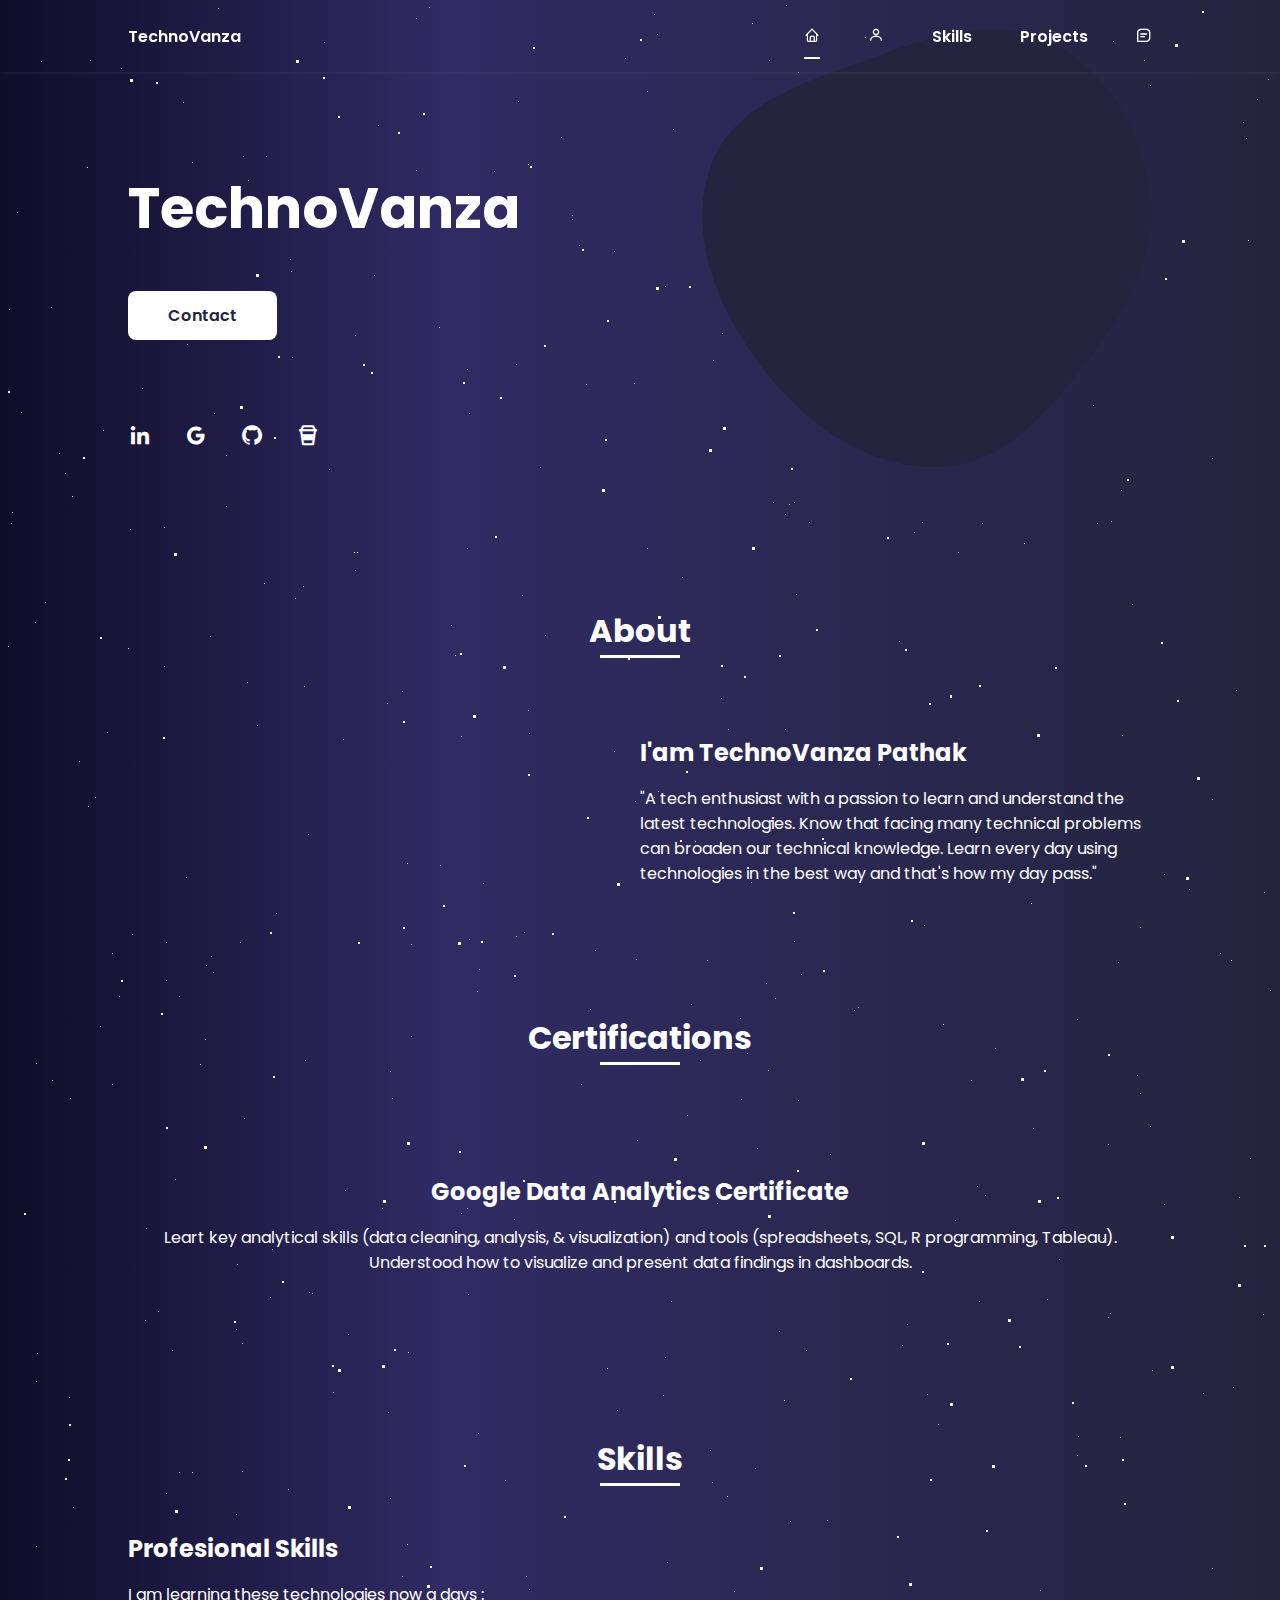
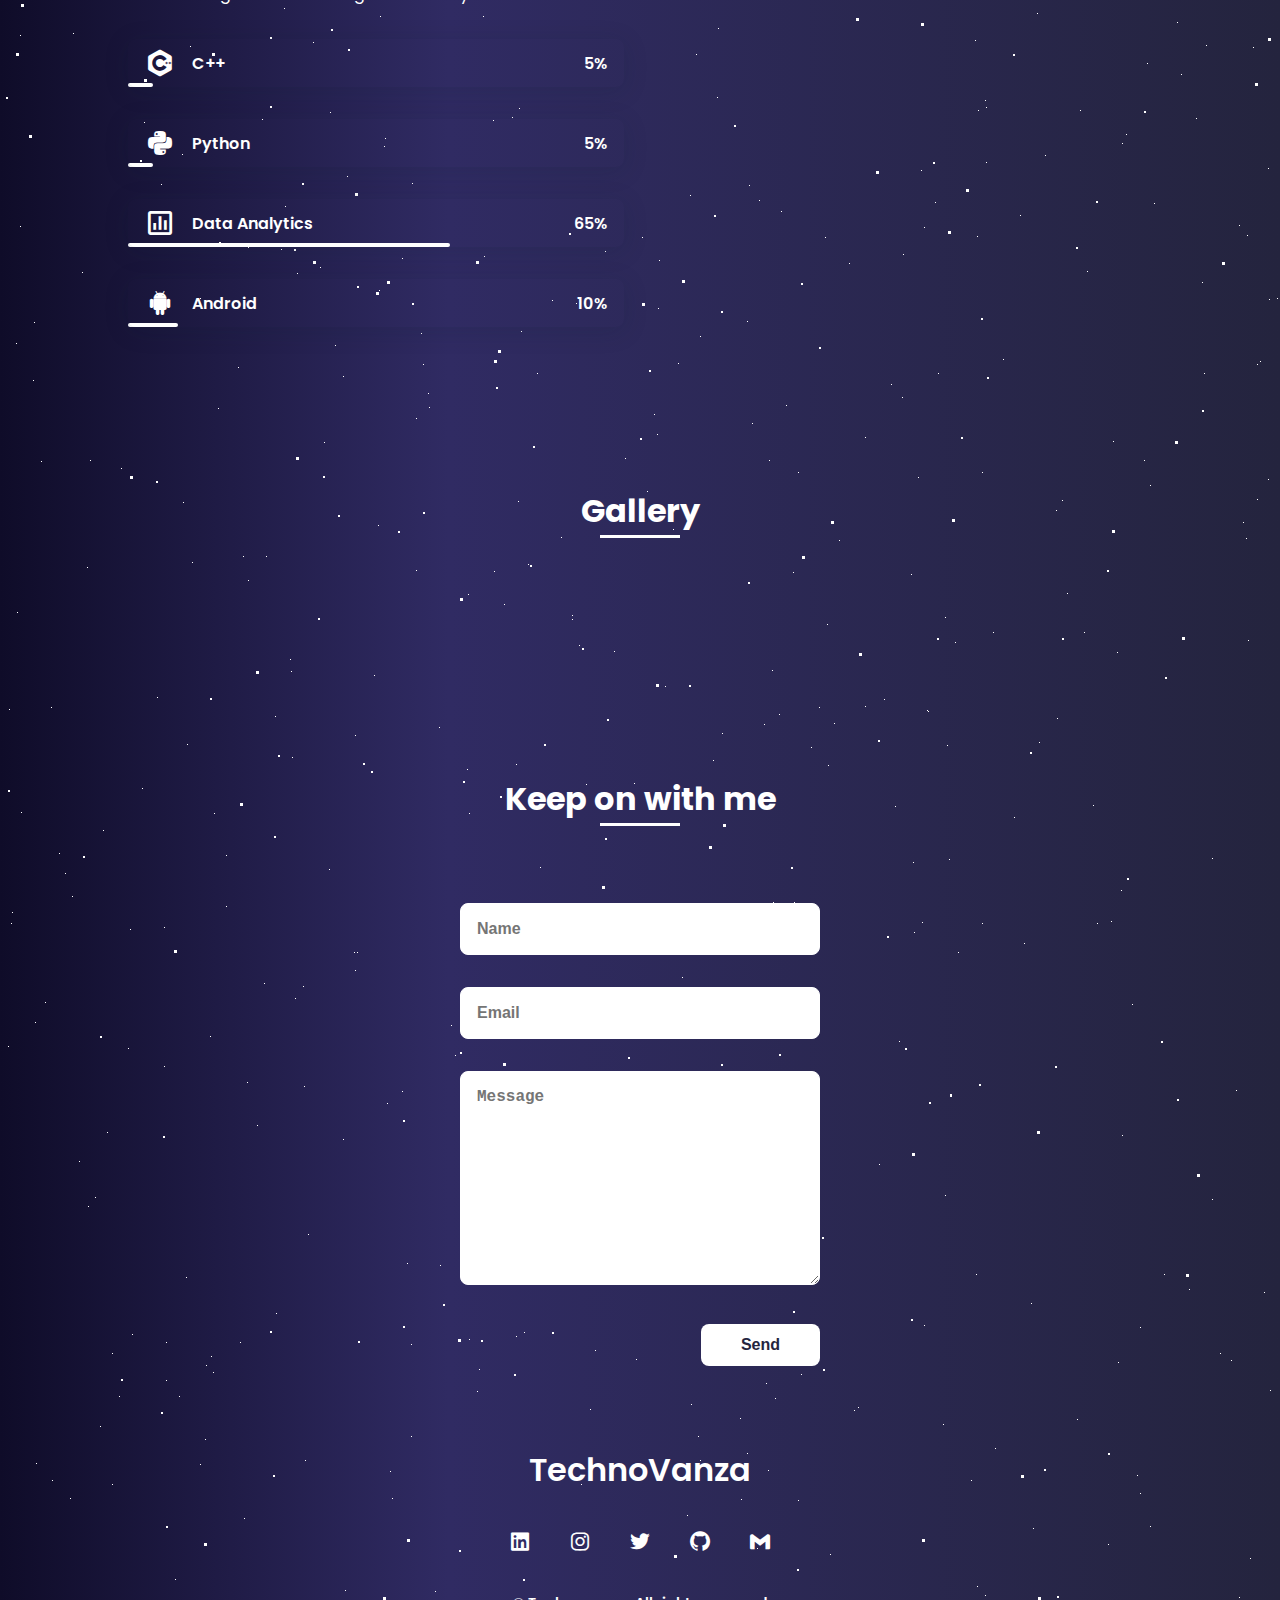
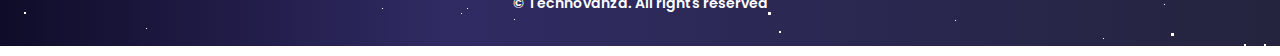
==== index.html @ 2d6924ea "Merge pull request #1 from Padmapiyush/main" ====
<!DOCTYPE html>
<html lang="en">
    <head>
        <meta charset="UTF-8">
        <meta name="viewport" content="width=device-width, initial-scale=1.0">

        <link rel="stylesheet" href="styles.css">

        <!-- =====BOX ICONS===== -->
        <link href='https://cdn.jsdelivr.net/npm/boxicons@2.1.4/css/boxicons.min.css' rel='stylesheet'>

        <title>TechnoVanza</title>
        <link rel="icon" href="assets/img/icon.png" type="image/icon">
        <script type="text/javascript" src="https://cdn.jsdelivr.net/npm/@emailjs/browser@3/dist/email.min.js"></script>
       <script type="text/javascript">
       (function(){ emailjs.init("deG9ezTSmdJtt90G6");})();</script>
    </head>
    <body>
        <section class="wrapper">
            <div id="stars"></div>
            <div id="stars2"></div>
            <div id="stars3"></div>
        </section>
        <!--===== HEADER =====-->
        <header class="l-header">
            <nav class="nav bd-grid">
                <div>
                    <a href="#" class="nav__logo">TechnoVanza</a>
                </div>

                <div class="nav__menu" id="nav-menu">
                    <ul class="nav__list">
                        <li class="nav__item"><a href="#home" class="nav__link active"><i class='bx bx-home'></i></a></li>
                        <li class="nav__item"><a href="#about" class="nav__link"><i class='bx bx-user'></i></a></li>
                        <li class="nav__item"><a href="#skills" class="nav__link">Skills</a></li>
                        <li class="nav__item"><a href="#work" class="nav__link">Projects</a></li>
                        <li class="nav__item"><a href="#contact" class="nav__link"><i class='bx bx-message-square-detail'></i></a></li>
                    </ul>
                </div>

                <div class="nav__toggle" id="nav-toggle">
                    <i class='bx bx-menu'></i>
                </div>
            </nav>
        </header>

        <main class="l-main">
            <!--===== HOME =====-->
            <section class="home bd-grid" id="home">
                <div class="home__data">
                    <h1 class="home__title"><span class="home__title-color">TechnoVanza</span><br></h1>

                    <a href="mailto:TechnoVanza2801@gmail.com" class="button">Contact</a>
                </div>

                <div class="home__social">
                    <a href="https://www.linkedin.com/in/TechnoVanza/" class="home__social-icon"><i class='bx bxl-linkedin'></i></a>
                    <a href="https://developers.google.com/profile/u/TechnoVanza" class="home__social-icon"><i class='bx bxl-google'></i></a>
                    <a href="https://github.com/TechnoVanza" class="home__social-icon"><i class='bx bxl-github' ></i></a>
                    <a href="https://www.buymeacoffee.com/TechnoVanza" class="home__social-icon"><i class='bx bx-coffee-togo' ></i></a>
                </div>

                <div class="home__img">
                    <svg class="home__blob" viewBox="0 0 479 467" xmlns="http://www.w3.org/2000/svg" xmlns:xlink="http://www.w3.org/1999/xlink">
                        <mask id="mask0" mask-type="alpha">
                            <path d="M9.19024 145.964C34.0253 76.5814 114.865 54.7299 184.111 29.4823C245.804 6.98884 311.86 -14.9503 370.735 14.143C431.207 44.026 467.948 107.508 477.191 174.311C485.897 237.229 454.931 294.377 416.506 344.954C373.74 401.245 326.068 462.801 255.442 466.189C179.416 469.835 111.552 422.137 65.1576 361.805C17.4835 299.81 -17.1617 219.583 9.19024 145.964Z"/>
                        </mask>
                        <g mask="url(#mask0)">
                            <path d="M9.19024 145.964C34.0253 76.5814 114.865 54.7299 184.111 29.4823C245.804 6.98884 311.86 -14.9503 370.735 14.143C431.207 44.026 467.948 107.508 477.191 174.311C485.897 237.229 454.931 294.377 416.506 344.954C373.74 401.245 326.068 462.801 255.442 466.189C179.416 469.835 111.552 422.137 65.1576 361.805C17.4835 299.81 -17.1617 219.583 9.19024 145.964Z"/>
                            <image class="home__blob-img" x="50" y="60" href="img/perfil.png"/>
                        </g>
                    </svg>
                </div>
            </section>

            <!--===== ABOUT =====-->
            <section class="about section " id="about">
                <h2 class="section-title">About</h2>

                <div class="about__container bd-grid">
                    <div class="about__img">
                        <img src="img/about.jpeg" alt="">
                    </div>
                    <div>
                        <h2 class="about__subtitle">I'am TechnoVanza Pathak</h2>
                        <p class="about__text">"A tech enthusiast with a passion to learn and understand the latest technologies. Know that facing many technical problems can broaden our technical knowledge. Learn every day using technologies in the best way and that's how my day pass."</p>           
                    </div>                                   
                </div>
            </section>

            <!--===== Certifications =====-->
            <section class="certifications section " id="certifications">
                <h2 class="section-title">Certifications</h2>

                <div class="certifications__container bd-grid">
                    <div class="certifications__img">
                        <a href="https://in.coursera.org/account/accomplishments/professional-cert/6WRX4DMW2FFY?utm_source=link&utm_medium=certificate&utm_content=cert_image&utm_campaign=sharing_cta&utm_product=prof" ><img src="img/gdac.jpg" alt=""></a>
                    </div>
                    
                    <div>
                        <h2 class="certifications__subtitle">Google Data Analytics Certificate</h2>
                        <p class="certifications__text">Leart key analytical skills (data cleaning, analysis, & visualization) and tools (spreadsheets, SQL, R programming, Tableau). Understood how to visualize and present data findings in dashboards.</p>           
                    </div>                                   
                </div>
            </section>

            <!--===== SKILLS =====-->
            <section class="skills section" id="skills">
                <h2 class="section-title">Skills</h2>

                <div class="skills__container bd-grid">          
                    <div>
                        <h2 class="skills__subtitle">Profesional Skills</h2>
                        <p class="skills__text">I am learning these technologies now a days :</p>
                        <div class="skills__data">
                            <div class="skills__names">
                                <i class='bx bxl-c-plus-plus skills__icon'></i>
                                <span class="skills__name">C++</span>
                            </div>
                            <div class="skills__bar skills__cpp">

                            </div>
                            <div>
                                <span class="skills__percentage">5%</span>
                            </div>
                        </div>
                        <div class="skills__data">
                            <div class="skills__names">
                                <i class='bx bxl-python skills__icon'></i>
                                <span class="skills__name">Python</span>
                            </div>
                            <div class="skills__bar skills__python">
                                
                            </div>
                            <div>
                                <span class="skills__percentage">5%</span>
                            </div>
                        </div>
                        <div class="skills__data">
                            <div class="skills__names">
                                <i class='bx bx-bar-chart-square skills__icon' ></i>
                                <span class="skills__name">Data Analytics</span>
                            </div>
                            <div class="skills__bar skills__bar-chart-square">
                                
                            </div>
                            <div>
                                <span class="skills__percentage">65%</span>
                            </div>
                        </div>
                        <div class="skills__data">
                            <div class="skills__names">
                                <i class='bx bxl-android skills__icon'></i>
                                <span class="skills__name">Android</span>
                            </div>
                            <div class="skills__bar skills__android">
                                
                            </div>
                            <div>
                                <span class="skills__percentage">10%</span>
                            </div>
                        </div>
                    </div>
                    
                    <div>              
                        <img src="img/codertea.png" alt="" class="skills__img">
                    </div>
                </div>
            </section>

            <!--===== WORK =====-->
            <section class="work section" id="work">
                <h2 class="section-title">Gallery</h2>

                <div class="work__container bd-grid">
                    <a href="https://github.com/TechnoVanza/Data-Analytics/tree/main/Tableau%20Projects" class="work__img">
                        <img src="img/work1.png" alt="">
                        <div class="overlay">
                            <div class="text"><h5>CO2 Emmission Tableau Project</h5><h6> is an Excel-Tableau project where we can analyze CO2-Emmissions per Capita around the globe.</h6></div>
                          </div>
                    </a>
                    <a href="https://github.com/TechnoVanza/Data-Analytics/tree/main/Tableau%20Projects" class="work__img">
                        <img src="img/work2.png" alt="">
                        <div class="overlay">
                            <div class="text"><h5>World Happiness Tableau Project</h5><h6>is an Excel-Tableau project where we can analyze Happiness Score with respect to Health, Generosity, Family and Economy.</h6></div>
                          </div>
                    </a>
                    <a href="https://github.com/TechnoVanza/Data-Analytics/tree/main/Excel%20Projects" class="work__img">
                        <img src="img/work3.png" alt="">
                        <div class="overlay">
                            <div class="text"><h5>Exam List Excel Project</h5><h6>is an Excel Dashboard Project where we can sort and get the number of students and average points by the students.</h6></div>
                          </div>
                    </a>
                    <a href="" class="work__img">
                        <img src="img/work4.jpg" alt="">
                        <div class="overlay">
                            <div class="text">Hello World</div>
                          </div>
                    </a>
                    <a href="" class="work__img">
                        <img src="img/work5.jpg" alt="">
                        <div class="overlay">
                            <div class="text">Hello World</div>
                          </div>
                    </a>
                    <a href="" class="work__img">
                        <img src="img/work6.jpg" alt="">
                        <div class="overlay">
                            <div class="text">Hello World</div>
                          </div>
                    </a>
                </div>
            </section>

            <!--===== CONTACT =====-->
            <section class="contact section" id="contact">
                <h2 class="section-title">Keep on with me</h2>

                <div class="contact__container bd-grid">
                    <form class="contact__form" onsubmit="sendEmail(); reset(); return false;">
                        <input type="text" placeholder="Name" class="contact__input" id="contact_name">
                        <input type="mail" placeholder="Email" class="contact__input" id="contact_email">
                        <textarea placeholder="Message" id="contact_message" cols="0" rows="10" class="contact__input"></textarea>
                        <button type="submit" class="contact__button button" >Send</button>
                    </form>
                </div>
                
            </section>
        </main>

        <!--===== FOOTER =====-->
        <footer class="footer">
            <p class="footer__title">TechnoVanza</p>
            <div class="footer__social">
                <a href="https://www.linkedin.com/in/TechnoVanza/" class="footer__icon"><i class='bx bxl-linkedin-square' ></i></a>
                <a href="https://www.instagram.com/piyush_gayatri/" class="footer__icon"><i class='bx bxl-instagram' ></i></a>
                <a href="https://twitter.com/piyush_gayatri" class="footer__icon"><i class='bx bxl-twitter' ></i></a>
                <a href="https://github.com/TechnoVanza" class="footer__icon"><i class='bx bxl-github' ></i></a>
                <a href="mailto:TechnoVanza2801@gmail.com" class="footer__icon"><i class='bx bxl-gmail' ></i></a>
            </div>

            <p class="footer__copy">&#169; Technovanza. All rights reserved</p>
        </footer>


        <!--===== SCROLL REVEAL =====-->
        <script src="https://unpkg.com/scrollreveal"></script>

        <!--===== MAIN JS =====-->
        <script src="main.js"></script>
    </body>
</html>
---- styles.css ----
/*===== GOOGLE FONTS =====*/
@import url("https://fonts.googleapis.com/css2?family=Poppins:wght@400;600;700&display=swap");
/*===== VARIABLES CSS =====*/
:root {
  --header-height: 3rem;
  background: linear-gradient(90deg, rgba(15,12,41,1) 0%, rgba(48,43,99,1) 35%, rgba(36,36,62,1) 100%);
  --font-semi: 600;
  /*===== Colores =====*/
  /*Purple 260 - Red 355 - Blue 224 - Pink 340*/
  /* HSL color mode */
  --hue-color: 218;
  --first-color: hsl(var(--hue-color), 100%, 100%);
  --second-color: hsl(var(--hue-color), 100%, 100%);
  /*===== Fuente y tipografia =====*/
  --body-font: 'Poppins', sans-serif;
  --big-font-size: 2rem;
  --h2-font-size: 1.25rem;
  --normal-font-size: .938rem;
  --smaller-font-size: .75rem;
  /*===== Margins =====*/
  --mb-2: 1rem;
  --mb-4: 2rem;
  --mb-5: 2.5rem;
  --mb-6: 3rem;
  /*===== z index =====*/
  --z-back: -10;
  --z-fixed: 100;
}

@media screen and (min-width: 968px) {
  :root {
    --big-font-size: 3.5rem;
    --h2-font-size: 2rem;
    --normal-font-size: 1rem;
    --smaller-font-size: .875rem;
  }
}

/*===== BASE =====*/
*, ::before, ::after {
  box-sizing: border-box;
}

html {
  scroll-behavior: smooth;
}

body {
  margin: var(--header-height) 0 0 0;
  font-family: var(--body-font);
  font-size: var(--normal-font-size);
  color: var(--second-color);
}

h1, h2, p {
  margin: 0;
}

ul {
  margin: 0;
  padding: 0;
  list-style: none;
}

a {
  text-decoration: none;
}

img {
  max-width: 100%;
  height: auto;
  display: block;
}

/*===== CLASS CSS ===== */
.section-title {
  position: relative;
  font-size: var(--h2-font-size);
  color: var(--first-color);
  margin-top: var(--mb-2);
  margin-bottom: var(--mb-4);
  text-align: center;
}

.section-title::after {
  position: absolute;
  content: '';
  width: 64px;
  height: 0.18rem;
  left: 0;
  right: 0;
  margin: auto;
  top: 2rem;
  background-color: var(--first-color);
}

.section {
  padding-top: 3rem;
  padding-bottom: 2rem;
}

/*===== LAYOUT =====*/
.bd-grid {
  max-width: 1024px;
  display: grid;
  margin-left: var(--mb-2);
  margin-right: var(--mb-2);
}

.l-header {
  width: 100%;
  position: fixed;
  top: 0;
  left: 0;
  z-index: var(--z-fixed);
  background-color:linear-gradient(90deg, rgba(15,12,41,1) 0%, rgba(48,43,99,1) 35%, rgba(36,36,62,1) 100%);
  box-shadow: 0 1px 4px rgba(146, 161, 176, 0.15);
}

/*===== NAV =====*/
.nav {
  height: var(--header-height);
  display: flex;
  justify-content: space-between;
  align-items: center;
  font-weight: var(--font-semi);
}

@media screen and (max-width: 767px) {
  .nav__menu {
    position: fixed;
    top: var(--header-height);
    right: -100%;
    width: 50%;
    height: 100%;
    padding: 2rem;
    background-image: linear-gradient( 135deg, #3B2667 10%, #BC78EC 100%);
    transition: .5s;
  }
}

.nav__item {
  margin-bottom: var(--mb-4);
}

.nav__link {
  position: relative;
  color: #fff;
}

.nav__link:hover {
  position: relative;
}

.nav__link:hover::after {
  position: absolute;
  content: '';
  width: 100%;
  height: 0.18rem;
  left: 0;
  top: 2rem;
  background-color: var(--first-color);
}

.nav__logo {
  color: var(--second-color);
}

.nav__toggle {
  color: var(--second-color);
  font-size: 1.5rem;
  cursor: pointer;
}

/*Active menu*/
.active::after {
  position: absolute;
  content: '';
  width: 100%;
  height: 0.18rem;
  left: 0;
  top: 2rem;
  background-color: var(--first-color);
}

/*=== Show menu ===*/
.show {
  right: 0;
}

/*===== HOME =====*/

.home {
  position: relative;
  row-gap: 5rem;
  padding: 4rem 0 5rem;
}

.home__data {
  align-self: center;
}

.home__title {
  font-size: var(--big-font-size);
  margin-bottom: var(--mb-5);
}

.home__title-color {
  color: var(--first-color);
}

.home__social {
  display: flex;
  flex-direction: column;
}

.home__social-icon {
  width: max-content;
  margin-bottom: var(--mb-2);
  font-size: 1.5rem;
  color: var(--second-color);
}

.home__social-icon:hover {
  color: var(--first-color);
}


.home__img {
  position: absolute;
  right: 0;
  bottom: 0;
  width: 260px;
}

.home__blob {
  fill: #24243e;
}

.home__blob-img {
  width: 360px;
}

/*BUTTONS*/
.button {
  display: inline-block;
  background-color: var(--first-color);
  color: #24243e;
  padding: .75rem 2.5rem;
  font-weight: var(--font-semi);
  border-radius: .5rem;
  transition: .3s;
}

.button:hover {
  box-shadow: 0 0 10px 0 #ffffff inset, 0 0 10px 3px #AF5DB4;
}

/* ===== ABOUT =====*/
.about__container {
  row-gap: 2rem;
  text-align: center;
}

.about__subtitle {
  margin-bottom: var(--mb-2);
}

.about__img {
  justify-self: center;
}

.about__img img {
  width: 200px;
  border-radius: .5rem;
}
/* ===== Certifications =====*/
.certifications__container {
  row-gap: 2rem;
  text-align: center;
}

.certifications__subtitle {
  margin-bottom: var(--mb-2);
}

.certifications__img {
  justify-self: center;
}

.certifications__img img {
  width: 400px;
  border-radius: .5rem;
}

/* ===== SKILLS =====*/
.skills__container {
  row-gap: 2rem;
  text-align: center;
}

.skills__subtitle {
  margin-bottom: var(--mb-2);
}

.skills__text {
  margin-bottom: var(--mb-4);
}

.skills__data {
  display: flex;
  justify-content: space-between;
  align-items: center;
  position: relative;
  font-weight: var(--font-semi);
  padding: .5rem 1rem;
  margin-bottom: var(--mb-4);
  border-radius: .5rem;
  box-shadow: 0px 4px 25px rgba(14, 36, 49, 0.15);
}

.skills__icon {
  font-size: 2rem;
  margin-right: var(--mb-2);
  color: var(--first-color);
}

.skills__names {
  display: flex;
  align-items: center;
}

.skills__bar {
  position: absolute;
  left: 0;
  bottom: 0;
  background-color: var(--first-color);
  height: .25rem;
  border-radius: .5rem;
  z-index: var(--z-back);
}

.skills__cpp {
  width: 5%;
}

.skills__python {
  width: 5%;
}

.skills__bar-chart-square {
  width: 65%;
}

.skills__android {
  width: 10%;
}

.skills__img {
  border-radius: .5rem;
}

/* ===== WORK =====*/
.work__container {
  row-gap: 2rem;
}

.work__img {
  box-shadow: 0px 4px 25px rgba(14, 36, 49, 0.15);
  border-radius: .5rem;
  overflow: hidden;
}

.overlay {position: absolute;
  top: 0;
  bottom: 0;
  left: 0;
  right: 0;
  height: 100%;
  width: 100%;
  opacity: 0;
  transition: .5s ease;
  background-color: #cccccc;
}

.work__img:hover .overlay {
  opacity:0.8;
}

.text {
  color: black;
  font-size: 20px;
  position: absolute;
  top: 50%;
  left: 50%;
  -webkit-transform: translate(-50%, -50%);
  -ms-transform: translate(-50%, -50%);
  transform: translate(-50%, -50%);
  text-align:center;
  line-height: 15pt;
}

/* ===== CONTACT =====*/
.contact__input {
  width: 100%;
  font-size: var(--normal-font-size);
  font-weight: var(--font-semi);
  padding: 1rem;
  border-radius: .5rem;
  border: 1.5px solid var(--second-color);
  outline: none;
  margin-bottom: var(--mb-4);
}

.contact__button {
  display: block;
  border: none;
  outline: none;
  font-size: var(--normal-font-size);
  cursor: pointer;
  margin-left: auto;
}



/* ===== FOOTER =====*/
.footer {
  background-color: linear-gradient(90deg, rgba(15,12,41,1) 0%, rgba(48,43,99,1) 35%, rgba(36,36,62,1) 100%);
  color: #fff;
  text-align: center;
  font-weight: var(--font-semi);
  padding: 2rem 0;
}

.footer__title {
  font-size: 2rem;
  margin-bottom: var(--mb-4);
}

.footer__social {
  margin-bottom: var(--mb-4);
}

.footer__icon {
  font-size: 1.5rem;
  color: #fff;
  margin: 0 var(--mb-2);
}

.footer__copy {
  font-size: var(--smaller-font-size);
}

/* ===== MEDIA QUERIES=====*/
@media screen and (max-width: 320px) {
  .home {
    row-gap: 2rem;
  }
  .home__img {
    width: 200px;
  }
}

@media screen and (min-width: 576px) {
  .home {
    padding: 4rem 0 2rem;
  }
  .home__social {
    padding-top: 0;
    padding-bottom: 2.5rem;
    flex-direction: row;
    align-self: flex-end;
  }
  .home__social-icon {
    margin-bottom: 0;
    margin-right: var(--mb-4);
  }
  .home__img {
    width: 300px;
    bottom: 25%;
  }
  .about__container {
    grid-template-columns: repeat(2, 1fr);
    align-items: center;
    text-align: initial;
  }
  .skills__container {
    grid-template-columns: .7fr;
    justify-content: center;
    column-gap: 1rem;
  }
  .work__container {
    grid-template-columns: repeat(2, 1fr);
    column-gap: 2rem;
    padding-top: 2rem;
  }
  .contact__form {
    width: 360px;
    padding-top: 2rem;
  }
  .contact__container {
    justify-items: center;
  }
}

@media screen and (min-width: 768px) {
  body {
    margin: 0;
  }
  .section {
    padding-top: 4rem;
    padding-bottom: 3rem;
  }
  .section-title {
    margin-bottom: var(--mb-6);
  }
  .section-title::after {
    width: 80px;
    top: 3rem;
  }
  .nav {
    height: calc(var(--header-height) + 1.5rem);
  }
  .nav__list {
    display: flex;
    padding-top: 0;
  }
  .nav__item {
    margin-left: var(--mb-6);
    margin-bottom: 0;
  }
  .nav__toggle {
    display: none;
  }
  .nav__link {
    color: var(--second-color);
  }
  .home {
    padding: 8rem 0 2rem;
  }
  .home__img {
    width: 400px;
    bottom: 10%;
  }
  .about__container {
    padding-top: 2rem;
  }
  .about__img img {
    width: 300px;
  }
  .certifications__container{
    padding: 2rem;
  }
  .certificate__img img{
    width:300px;
  }
  .skills__container {
    grid-template-columns: repeat(2, 1fr);
    column-gap: 2rem;
    align-items: center;
    text-align: initial;
  }
  .work__container {
    grid-template-columns: repeat(3, 1fr);
    column-gap: 2rem;
  }
}

@media screen and (min-width: 992px) {
  .bd-grid {
    margin-left: auto;
    margin-right: auto;
  }
  .home {
    padding: 10rem 0 2rem;
  }
  .home__img {
    width: 450px;
  }
}

#stars {
  width: 1px;
  height: 1px;
  background: transparent;
  animation: animStar 50s linear infinite;
  box-shadow: 779px 1331px #ffffff, 324px 42px #ffffff, 303px 586px #ffffff,
  1312px 276px #ffffff, 451px 625px #ffffff, 521px 1931px #ffffff, 1087px 1871px #ffffff,
  36px 1546px #ffffff, 132px 934px #ffffff, 1698px 901px #ffffff, 1418px 664px #ffffff,
  1448px 1157px #ffffff, 1084px 232px #ffffff, 347px 1776px #ffffff, 1722px 243px #ffffff,
  1629px 835px #ffffff, 479px 969px #ffffff, 1231px 960px #ffffff, 586px 384px #ffffff,
  164px 527px #ffffff, 8px 646px #ffffff, 1150px 1126px #ffffff, 665px 1357px #ffffff,
  1556px 1982px #ffffff, 1260px 1961px #ffffff, 1675px 1741px #ffffff,
  1843px 1514px #ffffff, 718px 1628px #ffffff, 242px 1343px #ffffff, 1497px 1880px #ffffff,
  1364px 230px #ffffff, 1739px 1302px #ffffff, 636px 959px #ffffff, 304px 686px #ffffff,
  614px 751px #ffffff, 1935px 816px #ffffff, 1428px 60px #ffffff, 355px 335px #ffffff,
  1594px 158px #ffffff, 90px 60px #ffffff, 1553px 162px #ffffff, 1239px 1825px #ffffff,
  1945px 587px #ffffff, 749px 1785px #ffffff, 1987px 1172px #ffffff, 1301px 1237px #ffffff,
  1039px 342px #ffffff, 1585px 1481px #ffffff, 995px 1048px #ffffff, 524px 932px #ffffff,
  214px 413px #ffffff, 1701px 1300px #ffffff, 1037px 1613px #ffffff, 1871px 996px #ffffff,
  1360px 1635px #ffffff, 1110px 1313px #ffffff, 412px 1783px #ffffff, 1949px 177px #ffffff,
  903px 1854px #ffffff, 700px 1936px #ffffff, 378px 125px #ffffff, 308px 834px #ffffff,
  1118px 962px #ffffff, 1350px 1929px #ffffff, 781px 1811px #ffffff, 561px 137px #ffffff,
  757px 1148px #ffffff, 1670px 1979px #ffffff, 343px 739px #ffffff, 945px 795px #ffffff,
  576px 1903px #ffffff, 1078px 1436px #ffffff, 1583px 450px #ffffff, 1366px 474px #ffffff,
  297px 1873px #ffffff, 192px 162px #ffffff, 1624px 1633px #ffffff, 59px 453px #ffffff,
  82px 1872px #ffffff, 1933px 498px #ffffff, 1966px 1974px #ffffff, 1975px 1688px #ffffff,
  779px 314px #ffffff, 1858px 1543px #ffffff, 73px 1507px #ffffff, 1693px 975px #ffffff,
  1683px 108px #ffffff, 1768px 1654px #ffffff, 654px 14px #ffffff, 494px 171px #ffffff,
  1689px 1895px #ffffff, 1660px 263px #ffffff, 1031px 903px #ffffff, 1203px 1393px #ffffff,
  1333px 1421px #ffffff, 1113px 41px #ffffff, 1206px 1645px #ffffff, 1325px 1635px #ffffff,
  142px 388px #ffffff, 572px 215px #ffffff, 1535px 296px #ffffff, 1419px 407px #ffffff,
  1379px 1003px #ffffff, 329px 469px #ffffff, 1791px 1652px #ffffff, 935px 1802px #ffffff,
  1330px 1820px #ffffff, 421px 1933px #ffffff, 828px 365px #ffffff, 275px 316px #ffffff,
  707px 960px #ffffff, 1605px 1554px #ffffff, 625px 58px #ffffff, 717px 1697px #ffffff,
  1669px 246px #ffffff, 1925px 322px #ffffff, 1154px 1803px #ffffff, 1929px 295px #ffffff,
  1248px 240px #ffffff, 1045px 1755px #ffffff, 166px 942px #ffffff, 1888px 1773px #ffffff,
  678px 1963px #ffffff, 1370px 569px #ffffff, 1974px 1400px #ffffff, 1786px 460px #ffffff,
  51px 307px #ffffff, 784px 1400px #ffffff, 730px 1258px #ffffff, 1712px 393px #ffffff,
  416px 170px #ffffff, 1797px 1932px #ffffff, 572px 219px #ffffff, 1557px 1856px #ffffff,
  218px 8px #ffffff, 348px 1334px #ffffff, 469px 413px #ffffff, 385px 1738px #ffffff,
  1357px 1818px #ffffff, 240px 942px #ffffff, 248px 1847px #ffffff, 1535px 806px #ffffff,
  236px 1514px #ffffff, 1429px 1556px #ffffff, 73px 1633px #ffffff, 1398px 1121px #ffffff,
  671px 1301px #ffffff, 1404px 1663px #ffffff, 740px 1018px #ffffff, 1600px 377px #ffffff,
  785px 514px #ffffff, 112px 1084px #ffffff, 1915px 1887px #ffffff, 1463px 1848px #ffffff,
  687px 1115px #ffffff, 1268px 1768px #ffffff, 1729px 1425px #ffffff,
  1284px 1022px #ffffff, 801px 974px #ffffff, 1975px 1317px #ffffff, 1354px 834px #ffffff,
  1446px 1484px #ffffff, 1283px 1786px #ffffff, 11px 523px #ffffff, 1842px 236px #ffffff,
  1355px 654px #ffffff, 429px 7px #ffffff, 1033px 1128px #ffffff, 157px 297px #ffffff,
  545px 635px #ffffff, 52px 1080px #ffffff, 827px 1520px #ffffff, 1121px 490px #ffffff,
  9px 309px #ffffff, 1744px 1586px #ffffff, 1014px 417px #ffffff, 1534px 524px #ffffff,
  958px 552px #ffffff, 1403px 1496px #ffffff, 387px 703px #ffffff, 1522px 548px #ffffff,
  1355px 282px #ffffff, 1532px 601px #ffffff, 1838px 790px #ffffff, 290px 259px #ffffff,
  295px 598px #ffffff, 1601px 539px #ffffff, 1561px 1272px #ffffff, 34px 1922px #ffffff,
  1024px 543px #ffffff, 467px 369px #ffffff, 722px 333px #ffffff, 1976px 1255px #ffffff,
  766px 983px #ffffff, 1582px 1285px #ffffff, 12px 512px #ffffff, 617px 1410px #ffffff,
  682px 577px #ffffff, 1334px 1438px #ffffff, 439px 327px #ffffff, 1617px 1661px #ffffff,
  673px 129px #ffffff, 794px 941px #ffffff, 1386px 1902px #ffffff, 37px 1353px #ffffff,
  1467px 1353px #ffffff, 416px 18px #ffffff, 187px 344px #ffffff, 200px 1898px #ffffff,
  1491px 1619px #ffffff, 811px 347px #ffffff, 924px 1827px #ffffff, 945px 217px #ffffff,
  1735px 1228px #ffffff, 379px 1890px #ffffff, 79px 761px #ffffff, 825px 1837px #ffffff,
  1980px 1558px #ffffff, 1308px 1573px #ffffff, 1488px 1726px #ffffff,
  382px 1208px #ffffff, 522px 595px #ffffff, 1277px 1898px #ffffff, 354px 552px #ffffff,
  161px 1784px #ffffff, 614px 251px #ffffff, 526px 1576px #ffffff, 17px 212px #ffffff,
  179px 996px #ffffff, 467px 1208px #ffffff, 1944px 1838px #ffffff, 1140px 1093px #ffffff,
  858px 1007px #ffffff, 200px 1064px #ffffff, 423px 1964px #ffffff, 1945px 439px #ffffff,
  1377px 689px #ffffff, 1120px 1437px #ffffff, 1876px 668px #ffffff, 907px 1324px #ffffff,
  343px 1976px #ffffff, 1816px 1501px #ffffff, 1849px 177px #ffffff, 647px 91px #ffffff,
  1984px 1012px #ffffff, 1336px 1300px #ffffff, 128px 648px #ffffff, 305px 1060px #ffffff,
  1324px 826px #ffffff, 1263px 1314px #ffffff, 1801px 629px #ffffff, 1614px 1555px #ffffff,
  1634px 90px #ffffff, 1603px 452px #ffffff, 891px 1984px #ffffff, 1556px 1906px #ffffff,
  121px 68px #ffffff, 1676px 1714px #ffffff, 516px 936px #ffffff, 1947px 1492px #ffffff,
  1455px 1519px #ffffff, 45px 602px #ffffff, 205px 1039px #ffffff, 793px 172px #ffffff,
  1562px 1739px #ffffff, 1056px 110px #ffffff, 1512px 379px #ffffff, 1795px 1621px #ffffff,
  1848px 607px #ffffff, 262px 1719px #ffffff, 477px 991px #ffffff, 483px 883px #ffffff,
  1239px 1197px #ffffff, 1496px 647px #ffffff, 1649px 25px #ffffff, 1491px 1946px #ffffff,
  119px 996px #ffffff, 179px 1472px #ffffff, 1341px 808px #ffffff, 1565px 1700px #ffffff,
  407px 1544px #ffffff, 1754px 357px #ffffff, 1288px 981px #ffffff, 902px 1997px #ffffff,
  1755px 1668px #ffffff, 186px 877px #ffffff, 1202px 1882px #ffffff, 461px 1213px #ffffff,
  1400px 748px #ffffff, 1969px 1899px #ffffff, 809px 522px #ffffff, 514px 1219px #ffffff,
  374px 275px #ffffff, 938px 1973px #ffffff, 357px 552px #ffffff, 144px 1722px #ffffff,
  1572px 912px #ffffff, 402px 1858px #ffffff, 1544px 1195px #ffffff, 667px 1257px #ffffff,
  727px 1496px #ffffff, 993px 232px #ffffff, 1772px 313px #ffffff, 1040px 1590px #ffffff,
  1204px 1973px #ffffff, 1268px 79px #ffffff, 1555px 1048px #ffffff, 986px 1707px #ffffff,
  978px 1710px #ffffff, 713px 360px #ffffff, 407px 863px #ffffff, 461px 736px #ffffff,
  284px 1608px #ffffff, 103px 430px #ffffff, 1283px 1319px #ffffff, 977px 1186px #ffffff,
  1966px 1516px #ffffff, 1287px 1129px #ffffff, 70px 1098px #ffffff, 1189px 889px #ffffff,
  1126px 1734px #ffffff, 309px 1292px #ffffff, 879px 764px #ffffff, 65px 473px #ffffff,
  1003px 1959px #ffffff, 658px 791px #ffffff, 402px 1576px #ffffff, 35px 622px #ffffff,
  529px 1589px #ffffff, 164px 666px #ffffff, 1876px 1290px #ffffff, 1541px 526px #ffffff,
  270px 1297px #ffffff, 440px 865px #ffffff, 1500px 802px #ffffff, 182px 1754px #ffffff,
  1264px 892px #ffffff, 272px 1249px #ffffff, 1289px 1535px #ffffff, 190px 1646px #ffffff,
  955px 242px #ffffff, 1456px 1597px #ffffff, 1727px 1983px #ffffff, 635px 801px #ffffff,
  226px 455px #ffffff, 1396px 1710px #ffffff, 849px 1863px #ffffff, 237px 1264px #ffffff,
  839px 140px #ffffff, 1122px 735px #ffffff, 1280px 15px #ffffff, 1318px 242px #ffffff,
  1819px 1148px #ffffff, 333px 1392px #ffffff, 1949px 553px #ffffff, 1878px 1332px #ffffff,
  467px 548px #ffffff, 1812px 1082px #ffffff, 1067px 193px #ffffff, 243px 156px #ffffff,
  483px 1616px #ffffff, 1714px 933px #ffffff, 759px 1800px #ffffff, 1822px 995px #ffffff,
  1877px 572px #ffffff, 581px 1084px #ffffff, 107px 732px #ffffff, 642px 1837px #ffffff,
  166px 1493px #ffffff, 1555px 198px #ffffff, 819px 307px #ffffff, 947px 345px #ffffff,
  827px 224px #ffffff, 927px 1394px #ffffff, 540px 467px #ffffff, 1093px 405px #ffffff,
  1140px 927px #ffffff, 130px 529px #ffffff, 33px 1980px #ffffff, 1147px 1663px #ffffff,
  1616px 1436px #ffffff, 528px 710px #ffffff, 798px 1100px #ffffff, 505px 1480px #ffffff,
  899px 641px #ffffff, 1909px 1949px #ffffff, 1311px 964px #ffffff, 979px 1301px #ffffff,
  1393px 969px #ffffff, 1793px 1886px #ffffff, 292px 357px #ffffff, 1196px 1718px #ffffff,
  1290px 1994px #ffffff, 537px 1973px #ffffff, 1181px 1674px #ffffff,
  1740px 1566px #ffffff, 1307px 265px #ffffff, 922px 522px #ffffff, 1892px 472px #ffffff,
  384px 1746px #ffffff, 392px 1098px #ffffff, 647px 548px #ffffff, 390px 1498px #ffffff,
  1246px 138px #ffffff, 730px 876px #ffffff, 192px 1472px #ffffff, 1790px 1789px #ffffff,
  928px 311px #ffffff, 1253px 1647px #ffffff, 747px 1921px #ffffff, 1561px 1025px #ffffff,
  1533px 1292px #ffffff, 1985px 195px #ffffff, 728px 729px #ffffff, 1712px 1936px #ffffff,
  512px 1717px #ffffff, 1528px 483px #ffffff, 313px 1642px #ffffff, 281px 1849px #ffffff,
  1212px 799px #ffffff, 435px 1191px #ffffff, 1422px 611px #ffffff, 1718px 1964px #ffffff,
  411px 944px #ffffff, 210px 636px #ffffff, 1502px 1295px #ffffff, 1434px 349px #ffffff,
  769px 60px #ffffff, 747px 1053px #ffffff, 789px 504px #ffffff, 1436px 1264px #ffffff,
  1893px 1225px #ffffff, 1394px 1788px #ffffff, 1108px 1317px #ffffff,
  1673px 1395px #ffffff, 854px 1010px #ffffff, 1705px 80px #ffffff, 1858px 148px #ffffff,
  1729px 344px #ffffff, 1388px 664px #ffffff, 895px 406px #ffffff, 1479px 157px #ffffff,
  1441px 1157px #ffffff, 552px 1900px #ffffff, 516px 364px #ffffff, 1647px 189px #ffffff,
  1427px 1071px #ffffff, 785px 729px #ffffff, 1080px 1710px #ffffff, 504px 204px #ffffff,
  1177px 1622px #ffffff, 657px 34px #ffffff, 1296px 1099px #ffffff, 248px 180px #ffffff,
  1212px 1568px #ffffff, 667px 1562px #ffffff, 695px 841px #ffffff, 1608px 1247px #ffffff,
  751px 882px #ffffff, 87px 167px #ffffff, 607px 1368px #ffffff, 1363px 1203px #ffffff,
  1836px 317px #ffffff, 1668px 1703px #ffffff, 830px 1154px #ffffff, 1721px 1398px #ffffff,
  1601px 1280px #ffffff, 976px 874px #ffffff, 1743px 254px #ffffff, 1020px 1815px #ffffff,
  1670px 1766px #ffffff, 1890px 735px #ffffff, 1379px 136px #ffffff, 1864px 695px #ffffff,
  206px 965px #ffffff, 1404px 1932px #ffffff, 1923px 1360px #ffffff, 247px 682px #ffffff,
  519px 1708px #ffffff, 645px 750px #ffffff, 1164px 1204px #ffffff, 834px 323px #ffffff,
  172px 1350px #ffffff, 213px 972px #ffffff, 1837px 190px #ffffff, 285px 1806px #ffffff,
  1047px 1299px #ffffff, 1548px 825px #ffffff, 1730px 324px #ffffff, 1346px 1909px #ffffff,
  772px 270px #ffffff, 345px 1190px #ffffff, 478px 1433px #ffffff, 1479px 25px #ffffff,
  1994px 1830px #ffffff, 1744px 732px #ffffff, 20px 1635px #ffffff, 690px 1795px #ffffff,
  1594px 569px #ffffff, 579px 245px #ffffff, 1398px 733px #ffffff, 408px 1352px #ffffff,
  1774px 120px #ffffff, 1152px 1370px #ffffff, 1698px 1810px #ffffff, 710px 1450px #ffffff,
  665px 286px #ffffff, 493px 1720px #ffffff, 786px 5px #ffffff, 637px 1140px #ffffff,
  764px 324px #ffffff, 927px 310px #ffffff, 938px 1424px #ffffff, 1884px 744px #ffffff,
  913px 462px #ffffff, 1831px 1936px #ffffff, 1527px 249px #ffffff, 36px 1381px #ffffff,
  1597px 581px #ffffff, 1530px 355px #ffffff, 949px 459px #ffffff, 799px 828px #ffffff,
  242px 1471px #ffffff, 654px 797px #ffffff, 796px 594px #ffffff, 1365px 678px #ffffff,
  752px 23px #ffffff, 1630px 541px #ffffff, 982px 72px #ffffff, 1733px 1831px #ffffff,
  21px 412px #ffffff, 775px 998px #ffffff, 335px 1945px #ffffff, 264px 583px #ffffff,
  158px 1311px #ffffff, 528px 164px #ffffff, 1978px 574px #ffffff, 717px 1203px #ffffff,
  734px 1591px #ffffff, 1555px 820px #ffffff, 16px 1943px #ffffff, 1625px 1177px #ffffff,
  1236px 690px #ffffff, 1585px 1590px #ffffff, 1737px 1728px #ffffff, 721px 698px #ffffff,
  1804px 1186px #ffffff, 166px 980px #ffffff, 1850px 230px #ffffff, 330px 1712px #ffffff,
  95px 797px #ffffff, 1948px 1078px #ffffff, 469px 939px #ffffff, 1269px 1899px #ffffff,
  955px 1220px #ffffff, 1137px 1075px #ffffff, 312px 1293px #ffffff, 986px 1762px #ffffff,
  1103px 1238px #ffffff, 428px 1993px #ffffff, 355px 570px #ffffff, 977px 1836px #ffffff,
  1395px 1092px #ffffff, 276px 913px #ffffff, 1743px 656px #ffffff, 773px 502px #ffffff,
  1686px 1322px #ffffff, 1516px 1945px #ffffff, 1334px 501px #ffffff, 266px 156px #ffffff,
  455px 655px #ffffff, 798px 72px #ffffff, 1059px 1259px #ffffff, 1402px 1687px #ffffff,
  236px 1329px #ffffff, 1455px 786px #ffffff, 146px 1228px #ffffff, 1851px 823px #ffffff,
  1062px 100px #ffffff, 1220px 953px #ffffff, 20px 1826px #ffffff, 36px 1063px #ffffff,
  1525px 338px #ffffff, 790px 1521px #ffffff, 741px 1099px #ffffff, 288px 1489px #ffffff,
  700px 1060px #ffffff, 390px 1071px #ffffff, 411px 1036px #ffffff, 1853px 1072px #ffffff,
  1446px 1085px #ffffff, 1164px 874px #ffffff, 924px 925px #ffffff, 291px 271px #ffffff,
  1257px 1964px #ffffff, 1580px 1352px #ffffff, 1507px 1216px #ffffff, 211px 956px #ffffff,
  985px 1195px #ffffff, 975px 1640px #ffffff, 518px 101px #ffffff, 663px 1395px #ffffff,
  914px 532px #ffffff, 145px 1320px #ffffff, 69px 1397px #ffffff, 982px 523px #ffffff,
  257px 725px #ffffff, 1599px 831px #ffffff, 1636px 1513px #ffffff, 1250px 1158px #ffffff,
  1132px 604px #ffffff, 183px 102px #ffffff, 1057px 318px #ffffff, 1247px 1835px #ffffff,
  1983px 1110px #ffffff, 1077px 1455px #ffffff, 921px 1770px #ffffff, 806px 1350px #ffffff,
  1938px 1992px #ffffff, 855px 1260px #ffffff, 902px 1345px #ffffff, 658px 1908px #ffffff,
  1845px 679px #ffffff, 712px 1482px #ffffff, 595px 950px #ffffff, 1784px 1992px #ffffff,
  1847px 1785px #ffffff, 691px 1004px #ffffff, 175px 1179px #ffffff, 1666px 1911px #ffffff,
  41px 61px #ffffff, 971px 1080px #ffffff, 1830px 1450px #ffffff, 1351px 1518px #ffffff,
  1257px 99px #ffffff, 1395px 1498px #ffffff, 1117px 252px #ffffff, 1779px 597px #ffffff,
  1346px 729px #ffffff, 1108px 1144px #ffffff, 402px 691px #ffffff, 72px 496px #ffffff,
  1673px 1604px #ffffff, 1497px 974px #ffffff, 1865px 1664px #ffffff, 88px 806px #ffffff,
  918px 77px #ffffff, 244px 1118px #ffffff, 256px 1820px #ffffff, 1851px 1840px #ffffff,
  605px 1851px #ffffff, 634px 383px #ffffff, 865px 37px #ffffff, 943px 1024px #ffffff,
  1951px 177px #ffffff, 1097px 523px #ffffff, 985px 1700px #ffffff, 1243px 122px #ffffff,
  768px 1070px #ffffff, 468px 194px #ffffff, 320px 1867px #ffffff, 1850px 185px #ffffff,
  380px 1616px #ffffff, 468px 1294px #ffffff, 1122px 1743px #ffffff, 884px 299px #ffffff,
  1300px 1917px #ffffff, 1860px 396px #ffffff, 1270px 990px #ffffff, 529px 733px #ffffff,
  1975px 1347px #ffffff, 1885px 685px #ffffff, 226px 506px #ffffff, 651px 878px #ffffff,
  1323px 680px #ffffff, 1284px 680px #ffffff, 238px 1967px #ffffff, 911px 174px #ffffff,
  1111px 521px #ffffff, 1150px 85px #ffffff, 794px 502px #ffffff, 484px 1856px #ffffff,
  1809px 368px #ffffff, 112px 953px #ffffff, 590px 1009px #ffffff, 1655px 311px #ffffff,
  100px 1026px #ffffff, 1803px 352px #ffffff, 865px 306px #ffffff, 1077px 1019px #ffffff,
  1335px 872px #ffffff, 1647px 1298px #ffffff, 1233px 1387px #ffffff, 698px 1036px #ffffff,
  659px 1860px #ffffff, 388px 1412px #ffffff, 1212px 458px #ffffff, 755px 1468px #ffffff,
  696px 1654px #ffffff, 1144px 60px #ffffff;
}

#stars:after {
  content: '';
  position: absolute;
  top: 2000px;
  width: 1px;
  height: 1px;
  background: transparent;
  box-shadow: 779px 1331px #ffffff, 324px 42px #ffffff, 303px 586px #ffffff,
  1312px 276px #ffffff, 451px 625px #ffffff, 521px 1931px #ffffff, 1087px 1871px #ffffff,
  36px 1546px #ffffff, 132px 934px #ffffff, 1698px 901px #ffffff, 1418px 664px #ffffff,
  1448px 1157px #ffffff, 1084px 232px #ffffff, 347px 1776px #ffffff, 1722px 243px #ffffff,
  1629px 835px #ffffff, 479px 969px #ffffff, 1231px 960px #ffffff, 586px 384px #ffffff,
  164px 527px #ffffff, 8px 646px #ffffff, 1150px 1126px #ffffff, 665px 1357px #ffffff,
  1556px 1982px #ffffff, 1260px 1961px #ffffff, 1675px 1741px #ffffff,
  1843px 1514px #ffffff, 718px 1628px #ffffff, 242px 1343px #ffffff, 1497px 1880px #ffffff,
  1364px 230px #ffffff, 1739px 1302px #ffffff, 636px 959px #ffffff, 304px 686px #ffffff,
  614px 751px #ffffff, 1935px 816px #ffffff, 1428px 60px #ffffff, 355px 335px #ffffff,
  1594px 158px #ffffff, 90px 60px #ffffff, 1553px 162px #ffffff, 1239px 1825px #ffffff,
  1945px 587px #ffffff, 749px 1785px #ffffff, 1987px 1172px #ffffff, 1301px 1237px #ffffff,
  1039px 342px #ffffff, 1585px 1481px #ffffff, 995px 1048px #ffffff, 524px 932px #ffffff,
  214px 413px #ffffff, 1701px 1300px #ffffff, 1037px 1613px #ffffff, 1871px 996px #ffffff,
  1360px 1635px #ffffff, 1110px 1313px #ffffff, 412px 1783px #ffffff, 1949px 177px #ffffff,
  903px 1854px #ffffff, 700px 1936px #ffffff, 378px 125px #ffffff, 308px 834px #ffffff,
  1118px 962px #ffffff, 1350px 1929px #ffffff, 781px 1811px #ffffff, 561px 137px #ffffff,
  757px 1148px #ffffff, 1670px 1979px #ffffff, 343px 739px #ffffff, 945px 795px #ffffff,
  576px 1903px #ffffff, 1078px 1436px #ffffff, 1583px 450px #ffffff, 1366px 474px #ffffff,
  297px 1873px #ffffff, 192px 162px #ffffff, 1624px 1633px #ffffff, 59px 453px #ffffff,
  82px 1872px #ffffff, 1933px 498px #ffffff, 1966px 1974px #ffffff, 1975px 1688px #ffffff,
  779px 314px #ffffff, 1858px 1543px #ffffff, 73px 1507px #ffffff, 1693px 975px #ffffff,
  1683px 108px #ffffff, 1768px 1654px #ffffff, 654px 14px #ffffff, 494px 171px #ffffff,
  1689px 1895px #ffffff, 1660px 263px #ffffff, 1031px 903px #ffffff, 1203px 1393px #ffffff,
  1333px 1421px #ffffff, 1113px 41px #ffffff, 1206px 1645px #ffffff, 1325px 1635px #ffffff,
  142px 388px #ffffff, 572px 215px #ffffff, 1535px 296px #ffffff, 1419px 407px #ffffff,
  1379px 1003px #ffffff, 329px 469px #ffffff, 1791px 1652px #ffffff, 935px 1802px #ffffff,
  1330px 1820px #ffffff, 421px 1933px #ffffff, 828px 365px #ffffff, 275px 316px #ffffff,
  707px 960px #ffffff, 1605px 1554px #ffffff, 625px 58px #ffffff, 717px 1697px #ffffff,
  1669px 246px #ffffff, 1925px 322px #ffffff, 1154px 1803px #ffffff, 1929px 295px #ffffff,
  1248px 240px #ffffff, 1045px 1755px #ffffff, 166px 942px #ffffff, 1888px 1773px #ffffff,
  678px 1963px #ffffff, 1370px 569px #ffffff, 1974px 1400px #ffffff, 1786px 460px #ffffff,
  51px 307px #ffffff, 784px 1400px #ffffff, 730px 1258px #ffffff, 1712px 393px #ffffff,
  416px 170px #ffffff, 1797px 1932px #ffffff, 572px 219px #ffffff, 1557px 1856px #ffffff,
  218px 8px #ffffff, 348px 1334px #ffffff, 469px 413px #ffffff, 385px 1738px #ffffff,
  1357px 1818px #ffffff, 240px 942px #ffffff, 248px 1847px #ffffff, 1535px 806px #ffffff,
  236px 1514px #ffffff, 1429px 1556px #ffffff, 73px 1633px #ffffff, 1398px 1121px #ffffff,
  671px 1301px #ffffff, 1404px 1663px #ffffff, 740px 1018px #ffffff, 1600px 377px #ffffff,
  785px 514px #ffffff, 112px 1084px #ffffff, 1915px 1887px #ffffff, 1463px 1848px #ffffff,
  687px 1115px #ffffff, 1268px 1768px #ffffff, 1729px 1425px #ffffff,
  1284px 1022px #ffffff, 801px 974px #ffffff, 1975px 1317px #ffffff, 1354px 834px #ffffff,
  1446px 1484px #ffffff, 1283px 1786px #ffffff, 11px 523px #ffffff, 1842px 236px #ffffff,
  1355px 654px #ffffff, 429px 7px #ffffff, 1033px 1128px #ffffff, 157px 297px #ffffff,
  545px 635px #ffffff, 52px 1080px #ffffff, 827px 1520px #ffffff, 1121px 490px #ffffff,
  9px 309px #ffffff, 1744px 1586px #ffffff, 1014px 417px #ffffff, 1534px 524px #ffffff,
  958px 552px #ffffff, 1403px 1496px #ffffff, 387px 703px #ffffff, 1522px 548px #ffffff,
  1355px 282px #ffffff, 1532px 601px #ffffff, 1838px 790px #ffffff, 290px 259px #ffffff,
  295px 598px #ffffff, 1601px 539px #ffffff, 1561px 1272px #ffffff, 34px 1922px #ffffff,
  1024px 543px #ffffff, 467px 369px #ffffff, 722px 333px #ffffff, 1976px 1255px #ffffff,
  766px 983px #ffffff, 1582px 1285px #ffffff, 12px 512px #ffffff, 617px 1410px #ffffff,
  682px 577px #ffffff, 1334px 1438px #ffffff, 439px 327px #ffffff, 1617px 1661px #ffffff,
  673px 129px #ffffff, 794px 941px #ffffff, 1386px 1902px #ffffff, 37px 1353px #ffffff,
  1467px 1353px #ffffff, 416px 18px #ffffff, 187px 344px #ffffff, 200px 1898px #ffffff,
  1491px 1619px #ffffff, 811px 347px #ffffff, 924px 1827px #ffffff, 945px 217px #ffffff,
  1735px 1228px #ffffff, 379px 1890px #ffffff, 79px 761px #ffffff, 825px 1837px #ffffff,
  1980px 1558px #ffffff, 1308px 1573px #ffffff, 1488px 1726px #ffffff,
  382px 1208px #ffffff, 522px 595px #ffffff, 1277px 1898px #ffffff, 354px 552px #ffffff,
  161px 1784px #ffffff, 614px 251px #ffffff, 526px 1576px #ffffff, 17px 212px #ffffff,
  179px 996px #ffffff, 467px 1208px #ffffff, 1944px 1838px #ffffff, 1140px 1093px #ffffff,
  858px 1007px #ffffff, 200px 1064px #ffffff, 423px 1964px #ffffff, 1945px 439px #ffffff,
  1377px 689px #ffffff, 1120px 1437px #ffffff, 1876px 668px #ffffff, 907px 1324px #ffffff,
  343px 1976px #ffffff, 1816px 1501px #ffffff, 1849px 177px #ffffff, 647px 91px #ffffff,
  1984px 1012px #ffffff, 1336px 1300px #ffffff, 128px 648px #ffffff, 305px 1060px #ffffff,
  1324px 826px #ffffff, 1263px 1314px #ffffff, 1801px 629px #ffffff, 1614px 1555px #ffffff,
  1634px 90px #ffffff, 1603px 452px #ffffff, 891px 1984px #ffffff, 1556px 1906px #ffffff,
  121px 68px #ffffff, 1676px 1714px #ffffff, 516px 936px #ffffff, 1947px 1492px #ffffff,
  1455px 1519px #ffffff, 45px 602px #ffffff, 205px 1039px #ffffff, 793px 172px #ffffff,
  1562px 1739px #ffffff, 1056px 110px #ffffff, 1512px 379px #ffffff, 1795px 1621px #ffffff,
  1848px 607px #ffffff, 262px 1719px #ffffff, 477px 991px #ffffff, 483px 883px #ffffff,
  1239px 1197px #ffffff, 1496px 647px #ffffff, 1649px 25px #ffffff, 1491px 1946px #ffffff,
  119px 996px #ffffff, 179px 1472px #ffffff, 1341px 808px #ffffff, 1565px 1700px #ffffff,
  407px 1544px #ffffff, 1754px 357px #ffffff, 1288px 981px #ffffff, 902px 1997px #ffffff,
  1755px 1668px #ffffff, 186px 877px #ffffff, 1202px 1882px #ffffff, 461px 1213px #ffffff,
  1400px 748px #ffffff, 1969px 1899px #ffffff, 809px 522px #ffffff, 514px 1219px #ffffff,
  374px 275px #ffffff, 938px 1973px #ffffff, 357px 552px #ffffff, 144px 1722px #ffffff,
  1572px 912px #ffffff, 402px 1858px #ffffff, 1544px 1195px #ffffff, 667px 1257px #ffffff,
  727px 1496px #ffffff, 993px 232px #ffffff, 1772px 313px #ffffff, 1040px 1590px #ffffff,
  1204px 1973px #ffffff, 1268px 79px #ffffff, 1555px 1048px #ffffff, 986px 1707px #ffffff,
  978px 1710px #ffffff, 713px 360px #ffffff, 407px 863px #ffffff, 461px 736px #ffffff,
  284px 1608px #ffffff, 103px 430px #ffffff, 1283px 1319px #ffffff, 977px 1186px #ffffff,
  1966px 1516px #ffffff, 1287px 1129px #ffffff, 70px 1098px #ffffff, 1189px 889px #ffffff,
  1126px 1734px #ffffff, 309px 1292px #ffffff, 879px 764px #ffffff, 65px 473px #ffffff,
  1003px 1959px #ffffff, 658px 791px #ffffff, 402px 1576px #ffffff, 35px 622px #ffffff,
  529px 1589px #ffffff, 164px 666px #ffffff, 1876px 1290px #ffffff, 1541px 526px #ffffff,
  270px 1297px #ffffff, 440px 865px #ffffff, 1500px 802px #ffffff, 182px 1754px #ffffff,
  1264px 892px #ffffff, 272px 1249px #ffffff, 1289px 1535px #ffffff, 190px 1646px #ffffff,
  955px 242px #ffffff, 1456px 1597px #ffffff, 1727px 1983px #ffffff, 635px 801px #ffffff,
  226px 455px #ffffff, 1396px 1710px #ffffff, 849px 1863px #ffffff, 237px 1264px #ffffff,
  839px 140px #ffffff, 1122px 735px #ffffff, 1280px 15px #ffffff, 1318px 242px #ffffff,
  1819px 1148px #ffffff, 333px 1392px #ffffff, 1949px 553px #ffffff, 1878px 1332px #ffffff,
  467px 548px #ffffff, 1812px 1082px #ffffff, 1067px 193px #ffffff, 243px 156px #ffffff,
  483px 1616px #ffffff, 1714px 933px #ffffff, 759px 1800px #ffffff, 1822px 995px #ffffff,
  1877px 572px #ffffff, 581px 1084px #ffffff, 107px 732px #ffffff, 642px 1837px #ffffff,
  166px 1493px #ffffff, 1555px 198px #ffffff, 819px 307px #ffffff, 947px 345px #ffffff,
  827px 224px #ffffff, 927px 1394px #ffffff, 540px 467px #ffffff, 1093px 405px #ffffff,
  1140px 927px #ffffff, 130px 529px #ffffff, 33px 1980px #ffffff, 1147px 1663px #ffffff,
  1616px 1436px #ffffff, 528px 710px #ffffff, 798px 1100px #ffffff, 505px 1480px #ffffff,
  899px 641px #ffffff, 1909px 1949px #ffffff, 1311px 964px #ffffff, 979px 1301px #ffffff,
  1393px 969px #ffffff, 1793px 1886px #ffffff, 292px 357px #ffffff, 1196px 1718px #ffffff,
  1290px 1994px #ffffff, 537px 1973px #ffffff, 1181px 1674px #ffffff,
  1740px 1566px #ffffff, 1307px 265px #ffffff, 922px 522px #ffffff, 1892px 472px #ffffff,
  384px 1746px #ffffff, 392px 1098px #ffffff, 647px 548px #ffffff, 390px 1498px #ffffff,
  1246px 138px #ffffff, 730px 876px #ffffff, 192px 1472px #ffffff, 1790px 1789px #ffffff,
  928px 311px #ffffff, 1253px 1647px #ffffff, 747px 1921px #ffffff, 1561px 1025px #ffffff,
  1533px 1292px #ffffff, 1985px 195px #ffffff, 728px 729px #ffffff, 1712px 1936px #ffffff,
  512px 1717px #ffffff, 1528px 483px #ffffff, 313px 1642px #ffffff, 281px 1849px #ffffff,
  1212px 799px #ffffff, 435px 1191px #ffffff, 1422px 611px #ffffff, 1718px 1964px #ffffff,
  411px 944px #ffffff, 210px 636px #ffffff, 1502px 1295px #ffffff, 1434px 349px #ffffff,
  769px 60px #ffffff, 747px 1053px #ffffff, 789px 504px #ffffff, 1436px 1264px #ffffff,
  1893px 1225px #ffffff, 1394px 1788px #ffffff, 1108px 1317px #ffffff,
  1673px 1395px #ffffff, 854px 1010px #ffffff, 1705px 80px #ffffff, 1858px 148px #ffffff,
  1729px 344px #ffffff, 1388px 664px #ffffff, 895px 406px #ffffff, 1479px 157px #ffffff,
  1441px 1157px #ffffff, 552px 1900px #ffffff, 516px 364px #ffffff, 1647px 189px #ffffff,
  1427px 1071px #ffffff, 785px 729px #ffffff, 1080px 1710px #ffffff, 504px 204px #ffffff,
  1177px 1622px #ffffff, 657px 34px #ffffff, 1296px 1099px #ffffff, 248px 180px #ffffff,
  1212px 1568px #ffffff, 667px 1562px #ffffff, 695px 841px #ffffff, 1608px 1247px #ffffff,
  751px 882px #ffffff, 87px 167px #ffffff, 607px 1368px #ffffff, 1363px 1203px #ffffff,
  1836px 317px #ffffff, 1668px 1703px #ffffff, 830px 1154px #ffffff, 1721px 1398px #ffffff,
  1601px 1280px #ffffff, 976px 874px #ffffff, 1743px 254px #ffffff, 1020px 1815px #ffffff,
  1670px 1766px #ffffff, 1890px 735px #ffffff, 1379px 136px #ffffff, 1864px 695px #ffffff,
  206px 965px #ffffff, 1404px 1932px #ffffff, 1923px 1360px #ffffff, 247px 682px #ffffff,
  519px 1708px #ffffff, 645px 750px #ffffff, 1164px 1204px #ffffff, 834px 323px #ffffff,
  172px 1350px #ffffff, 213px 972px #ffffff, 1837px 190px #ffffff, 285px 1806px #ffffff,
  1047px 1299px #ffffff, 1548px 825px #ffffff, 1730px 324px #ffffff, 1346px 1909px #ffffff,
  772px 270px #ffffff, 345px 1190px #ffffff, 478px 1433px #ffffff, 1479px 25px #ffffff,
  1994px 1830px #ffffff, 1744px 732px #ffffff, 20px 1635px #ffffff, 690px 1795px #ffffff,
  1594px 569px #ffffff, 579px 245px #ffffff, 1398px 733px #ffffff, 408px 1352px #ffffff,
  1774px 120px #ffffff, 1152px 1370px #ffffff, 1698px 1810px #ffffff, 710px 1450px #ffffff,
  665px 286px #ffffff, 493px 1720px #ffffff, 786px 5px #ffffff, 637px 1140px #ffffff,
  764px 324px #ffffff, 927px 310px #ffffff, 938px 1424px #ffffff, 1884px 744px #ffffff,
  913px 462px #ffffff, 1831px 1936px #ffffff, 1527px 249px #ffffff, 36px 1381px #ffffff,
  1597px 581px #ffffff, 1530px 355px #ffffff, 949px 459px #ffffff, 799px 828px #ffffff,
  242px 1471px #ffffff, 654px 797px #ffffff, 796px 594px #ffffff, 1365px 678px #ffffff,
  752px 23px #ffffff, 1630px 541px #ffffff, 982px 72px #ffffff, 1733px 1831px #ffffff,
  21px 412px #ffffff, 775px 998px #ffffff, 335px 1945px #ffffff, 264px 583px #ffffff,
  158px 1311px #ffffff, 528px 164px #ffffff, 1978px 574px #ffffff, 717px 1203px #ffffff,
  734px 1591px #ffffff, 1555px 820px #ffffff, 16px 1943px #ffffff, 1625px 1177px #ffffff,
  1236px 690px #ffffff, 1585px 1590px #ffffff, 1737px 1728px #ffffff, 721px 698px #ffffff,
  1804px 1186px #ffffff, 166px 980px #ffffff, 1850px 230px #ffffff, 330px 1712px #ffffff,
  95px 797px #ffffff, 1948px 1078px #ffffff, 469px 939px #ffffff, 1269px 1899px #ffffff,
  955px 1220px #ffffff, 1137px 1075px #ffffff, 312px 1293px #ffffff, 986px 1762px #ffffff,
  1103px 1238px #ffffff, 428px 1993px #ffffff, 355px 570px #ffffff, 977px 1836px #ffffff,
  1395px 1092px #ffffff, 276px 913px #ffffff, 1743px 656px #ffffff, 773px 502px #ffffff,
  1686px 1322px #ffffff, 1516px 1945px #ffffff, 1334px 501px #ffffff, 266px 156px #ffffff,
  455px 655px #ffffff, 798px 72px #ffffff, 1059px 1259px #ffffff, 1402px 1687px #ffffff,
  236px 1329px #ffffff, 1455px 786px #ffffff, 146px 1228px #ffffff, 1851px 823px #ffffff,
  1062px 100px #ffffff, 1220px 953px #ffffff, 20px 1826px #ffffff, 36px 1063px #ffffff,
  1525px 338px #ffffff, 790px 1521px #ffffff, 741px 1099px #ffffff, 288px 1489px #ffffff,
  700px 1060px #ffffff, 390px 1071px #ffffff, 411px 1036px #ffffff, 1853px 1072px #ffffff,
  1446px 1085px #ffffff, 1164px 874px #ffffff, 924px 925px #ffffff, 291px 271px #ffffff,
  1257px 1964px #ffffff, 1580px 1352px #ffffff, 1507px 1216px #ffffff, 211px 956px #ffffff,
  985px 1195px #ffffff, 975px 1640px #ffffff, 518px 101px #ffffff, 663px 1395px #ffffff,
  914px 532px #ffffff, 145px 1320px #ffffff, 69px 1397px #ffffff, 982px 523px #ffffff,
  257px 725px #ffffff, 1599px 831px #ffffff, 1636px 1513px #ffffff, 1250px 1158px #ffffff,
  1132px 604px #ffffff, 183px 102px #ffffff, 1057px 318px #ffffff, 1247px 1835px #ffffff,
  1983px 1110px #ffffff, 1077px 1455px #ffffff, 921px 1770px #ffffff, 806px 1350px #ffffff,
  1938px 1992px #ffffff, 855px 1260px #ffffff, 902px 1345px #ffffff, 658px 1908px #ffffff,
  1845px 679px #ffffff, 712px 1482px #ffffff, 595px 950px #ffffff, 1784px 1992px #ffffff,
  1847px 1785px #ffffff, 691px 1004px #ffffff, 175px 1179px #ffffff, 1666px 1911px #ffffff,
  41px 61px #ffffff, 971px 1080px #ffffff, 1830px 1450px #ffffff, 1351px 1518px #ffffff,
  1257px 99px #ffffff, 1395px 1498px #ffffff, 1117px 252px #ffffff, 1779px 597px #ffffff,
  1346px 729px #ffffff, 1108px 1144px #ffffff, 402px 691px #ffffff, 72px 496px #ffffff,
  1673px 1604px #ffffff, 1497px 974px #ffffff, 1865px 1664px #ffffff, 88px 806px #ffffff,
  918px 77px #ffffff, 244px 1118px #ffffff, 256px 1820px #ffffff, 1851px 1840px #ffffff,
  605px 1851px #ffffff, 634px 383px #ffffff, 865px 37px #ffffff, 943px 1024px #ffffff,
  1951px 177px #ffffff, 1097px 523px #ffffff, 985px 1700px #ffffff, 1243px 122px #ffffff,
  768px 1070px #ffffff, 468px 194px #ffffff, 320px 1867px #ffffff, 1850px 185px #ffffff,
  380px 1616px #ffffff, 468px 1294px #ffffff, 1122px 1743px #ffffff, 884px 299px #ffffff,
  1300px 1917px #ffffff, 1860px 396px #ffffff, 1270px 990px #ffffff, 529px 733px #ffffff,
  1975px 1347px #ffffff, 1885px 685px #ffffff, 226px 506px #ffffff, 651px 878px #ffffff,
  1323px 680px #ffffff, 1284px 680px #ffffff, 238px 1967px #ffffff, 911px 174px #ffffff,
  1111px 521px #ffffff, 1150px 85px #ffffff, 794px 502px #ffffff, 484px 1856px #ffffff,
  1809px 368px #ffffff, 112px 953px #ffffff, 590px 1009px #ffffff, 1655px 311px #ffffff,
  100px 1026px #ffffff, 1803px 352px #ffffff, 865px 306px #ffffff, 1077px 1019px #ffffff,
  1335px 872px #ffffff, 1647px 1298px #ffffff, 1233px 1387px #ffffff, 698px 1036px #ffffff,
  659px 1860px #ffffff, 388px 1412px #ffffff, 1212px 458px #ffffff, 755px 1468px #ffffff,
  696px 1654px #ffffff, 1144px 60px #ffffff;
}

#stars2 {
  width: 2px;
  height: 2px;
  background: transparent;
  animation: animStar 100s linear infinite;
  box-shadow: 1448px 320px #ffffff, 1775px 1663px #ffffff, 332px 1364px #ffffff,
  878px 340px #ffffff, 569px 1832px #ffffff, 1422px 1684px #ffffff, 1946px 1907px #ffffff,
  121px 979px #ffffff, 1044px 1069px #ffffff, 463px 381px #ffffff, 423px 112px #ffffff,
  523px 1179px #ffffff, 779px 654px #ffffff, 1398px 694px #ffffff, 1085px 1464px #ffffff,
  1599px 1869px #ffffff, 801px 1882px #ffffff, 779px 1231px #ffffff, 552px 932px #ffffff,
  1057px 1196px #ffffff, 282px 1280px #ffffff, 496px 1986px #ffffff, 1833px 1120px #ffffff,
  1802px 1293px #ffffff, 6px 1696px #ffffff, 412px 1902px #ffffff, 605px 438px #ffffff,
  24px 1212px #ffffff, 234px 1320px #ffffff, 544px 344px #ffffff, 1107px 170px #ffffff,
  1603px 196px #ffffff, 905px 648px #ffffff, 68px 1458px #ffffff, 649px 1969px #ffffff,
  744px 675px #ffffff, 1127px 478px #ffffff, 714px 1814px #ffffff, 1486px 526px #ffffff,
  270px 1636px #ffffff, 1931px 149px #ffffff, 1807px 378px #ffffff, 8px 390px #ffffff,
  1415px 699px #ffffff, 1473px 1211px #ffffff, 1590px 141px #ffffff, 270px 1705px #ffffff,
  69px 1423px #ffffff, 1108px 1053px #ffffff, 1946px 128px #ffffff, 371px 371px #ffffff,
  1490px 220px #ffffff, 357px 1885px #ffffff, 363px 363px #ffffff, 1896px 1256px #ffffff,
  1979px 1050px #ffffff, 947px 1342px #ffffff, 1754px 242px #ffffff, 514px 974px #ffffff,
  65px 1477px #ffffff, 1840px 547px #ffffff, 950px 695px #ffffff, 459px 1150px #ffffff,
  1124px 1502px #ffffff, 481px 940px #ffffff, 680px 839px #ffffff, 797px 1169px #ffffff,
  1977px 1491px #ffffff, 734px 1724px #ffffff, 210px 298px #ffffff, 816px 628px #ffffff,
  686px 770px #ffffff, 1721px 267px #ffffff, 1663px 511px #ffffff, 1481px 1141px #ffffff,
  582px 248px #ffffff, 1308px 953px #ffffff, 628px 657px #ffffff, 897px 1535px #ffffff,
  270px 931px #ffffff, 791px 467px #ffffff, 1336px 1732px #ffffff, 1013px 1653px #ffffff,
  1911px 956px #ffffff, 587px 816px #ffffff, 83px 456px #ffffff, 930px 1478px #ffffff,
  1587px 1694px #ffffff, 614px 1200px #ffffff, 302px 1782px #ffffff, 1711px 1432px #ffffff,
  443px 904px #ffffff, 1666px 714px #ffffff, 1588px 1167px #ffffff, 273px 1075px #ffffff,
  1679px 461px #ffffff, 721px 664px #ffffff, 1202px 10px #ffffff, 166px 1126px #ffffff,
  331px 1628px #ffffff, 430px 1565px #ffffff, 1585px 509px #ffffff, 640px 38px #ffffff,
  822px 837px #ffffff, 1760px 1664px #ffffff, 1122px 1458px #ffffff, 398px 131px #ffffff,
  689px 285px #ffffff, 460px 652px #ffffff, 1627px 365px #ffffff, 348px 1648px #ffffff,
  819px 1946px #ffffff, 981px 1917px #ffffff, 323px 76px #ffffff, 979px 684px #ffffff,
  887px 536px #ffffff, 1348px 1596px #ffffff, 1055px 666px #ffffff, 1402px 1797px #ffffff,
  1300px 1055px #ffffff, 937px 238px #ffffff, 1474px 1815px #ffffff, 1144px 1710px #ffffff,
  1629px 1087px #ffffff, 911px 919px #ffffff, 771px 819px #ffffff, 403px 720px #ffffff,
  163px 736px #ffffff, 1062px 238px #ffffff, 1774px 818px #ffffff, 1874px 1178px #ffffff,
  1177px 699px #ffffff, 1244px 1244px #ffffff, 1371px 58px #ffffff, 564px 1515px #ffffff,
  1824px 487px #ffffff, 929px 702px #ffffff, 394px 1348px #ffffff, 1161px 641px #ffffff,
  219px 1841px #ffffff, 358px 941px #ffffff, 140px 1759px #ffffff, 1019px 1345px #ffffff,
  274px 436px #ffffff, 1433px 1605px #ffffff, 1798px 1426px #ffffff, 294px 1848px #ffffff,
  1681px 1877px #ffffff, 1344px 1824px #ffffff, 1439px 1632px #ffffff,
  161px 1012px #ffffff, 1308px 588px #ffffff, 1789px 582px #ffffff, 721px 1910px #ffffff,
  318px 218px #ffffff, 607px 319px #ffffff, 495px 535px #ffffff, 1552px 1575px #ffffff,
  1562px 67px #ffffff, 403px 926px #ffffff, 1096px 1800px #ffffff, 1814px 1709px #ffffff,
  1882px 1831px #ffffff, 533px 46px #ffffff, 823px 969px #ffffff, 530px 165px #ffffff,
  1030px 352px #ffffff, 1681px 313px #ffffff, 338px 115px #ffffff, 1607px 211px #ffffff,
  1718px 1184px #ffffff, 1589px 659px #ffffff, 278px 355px #ffffff, 464px 1464px #ffffff,
  1165px 277px #ffffff, 950px 694px #ffffff, 1746px 293px #ffffff, 793px 911px #ffffff,
  528px 773px #ffffff, 1883px 1694px #ffffff, 748px 182px #ffffff, 1924px 1531px #ffffff,
  100px 636px #ffffff, 1473px 1445px #ffffff, 1264px 1244px #ffffff, 850px 1377px #ffffff,
  987px 1976px #ffffff, 933px 1761px #ffffff, 922px 1270px #ffffff, 500px 396px #ffffff,
  1324px 8px #ffffff, 1967px 1814px #ffffff, 1072px 1401px #ffffff, 961px 37px #ffffff,
  156px 81px #ffffff, 1915px 502px #ffffff, 1076px 1846px #ffffff, 152px 1669px #ffffff,
  986px 1529px #ffffff, 1667px 1137px #ffffff;
}

#stars2:after {
  content: '';
  position: absolute;
  top: 2000px;
  width: 2px;
  height: 2px;
  background: transparent;
  box-shadow: 1448px 320px #ffffff, 1775px 1663px #ffffff, 332px 1364px #ffffff,
  878px 340px #ffffff, 569px 1832px #ffffff, 1422px 1684px #ffffff, 1946px 1907px #ffffff,
  121px 979px #ffffff, 1044px 1069px #ffffff, 463px 381px #ffffff, 423px 112px #ffffff,
  523px 1179px #ffffff, 779px 654px #ffffff, 1398px 694px #ffffff, 1085px 1464px #ffffff,
  1599px 1869px #ffffff, 801px 1882px #ffffff, 779px 1231px #ffffff, 552px 932px #ffffff,
  1057px 1196px #ffffff, 282px 1280px #ffffff, 496px 1986px #ffffff, 1833px 1120px #ffffff,
  1802px 1293px #ffffff, 6px 1696px #ffffff, 412px 1902px #ffffff, 605px 438px #ffffff,
  24px 1212px #ffffff, 234px 1320px #ffffff, 544px 344px #ffffff, 1107px 170px #ffffff,
  1603px 196px #ffffff, 905px 648px #ffffff, 68px 1458px #ffffff, 649px 1969px #ffffff,
  744px 675px #ffffff, 1127px 478px #ffffff, 714px 1814px #ffffff, 1486px 526px #ffffff,
  270px 1636px #ffffff, 1931px 149px #ffffff, 1807px 378px #ffffff, 8px 390px #ffffff,
  1415px 699px #ffffff, 1473px 1211px #ffffff, 1590px 141px #ffffff, 270px 1705px #ffffff,
  69px 1423px #ffffff, 1108px 1053px #ffffff, 1946px 128px #ffffff, 371px 371px #ffffff,
  1490px 220px #ffffff, 357px 1885px #ffffff, 363px 363px #ffffff, 1896px 1256px #ffffff,
  1979px 1050px #ffffff, 947px 1342px #ffffff, 1754px 242px #ffffff, 514px 974px #ffffff,
  65px 1477px #ffffff, 1840px 547px #ffffff, 950px 695px #ffffff, 459px 1150px #ffffff,
  1124px 1502px #ffffff, 481px 940px #ffffff, 680px 839px #ffffff, 797px 1169px #ffffff,
  1977px 1491px #ffffff, 734px 1724px #ffffff, 210px 298px #ffffff, 816px 628px #ffffff,
  686px 770px #ffffff, 1721px 267px #ffffff, 1663px 511px #ffffff, 1481px 1141px #ffffff,
  582px 248px #ffffff, 1308px 953px #ffffff, 628px 657px #ffffff, 897px 1535px #ffffff,
  270px 931px #ffffff, 791px 467px #ffffff, 1336px 1732px #ffffff, 1013px 1653px #ffffff,
  1911px 956px #ffffff, 587px 816px #ffffff, 83px 456px #ffffff, 930px 1478px #ffffff,
  1587px 1694px #ffffff, 614px 1200px #ffffff, 302px 1782px #ffffff, 1711px 1432px #ffffff,
  443px 904px #ffffff, 1666px 714px #ffffff, 1588px 1167px #ffffff, 273px 1075px #ffffff,
  1679px 461px #ffffff, 721px 664px #ffffff, 1202px 10px #ffffff, 166px 1126px #ffffff,
  331px 1628px #ffffff, 430px 1565px #ffffff, 1585px 509px #ffffff, 640px 38px #ffffff,
  822px 837px #ffffff, 1760px 1664px #ffffff, 1122px 1458px #ffffff, 398px 131px #ffffff,
  689px 285px #ffffff, 460px 652px #ffffff, 1627px 365px #ffffff, 348px 1648px #ffffff,
  819px 1946px #ffffff, 981px 1917px #ffffff, 323px 76px #ffffff, 979px 684px #ffffff,
  887px 536px #ffffff, 1348px 1596px #ffffff, 1055px 666px #ffffff, 1402px 1797px #ffffff,
  1300px 1055px #ffffff, 937px 238px #ffffff, 1474px 1815px #ffffff, 1144px 1710px #ffffff,
  1629px 1087px #ffffff, 911px 919px #ffffff, 771px 819px #ffffff, 403px 720px #ffffff,
  163px 736px #ffffff, 1062px 238px #ffffff, 1774px 818px #ffffff, 1874px 1178px #ffffff,
  1177px 699px #ffffff, 1244px 1244px #ffffff, 1371px 58px #ffffff, 564px 1515px #ffffff,
  1824px 487px #ffffff, 929px 702px #ffffff, 394px 1348px #ffffff, 1161px 641px #ffffff,
  219px 1841px #ffffff, 358px 941px #ffffff, 140px 1759px #ffffff, 1019px 1345px #ffffff,
  274px 436px #ffffff, 1433px 1605px #ffffff, 1798px 1426px #ffffff, 294px 1848px #ffffff,
  1681px 1877px #ffffff, 1344px 1824px #ffffff, 1439px 1632px #ffffff,
  161px 1012px #ffffff, 1308px 588px #ffffff, 1789px 582px #ffffff, 721px 1910px #ffffff,
  318px 218px #ffffff, 607px 319px #ffffff, 495px 535px #ffffff, 1552px 1575px #ffffff,
  1562px 67px #ffffff, 403px 926px #ffffff, 1096px 1800px #ffffff, 1814px 1709px #ffffff,
  1882px 1831px #ffffff, 533px 46px #ffffff, 823px 969px #ffffff, 530px 165px #ffffff,
  1030px 352px #ffffff, 1681px 313px #ffffff, 338px 115px #ffffff, 1607px 211px #ffffff,
  1718px 1184px #ffffff, 1589px 659px #ffffff, 278px 355px #ffffff, 464px 1464px #ffffff,
  1165px 277px #ffffff, 950px 694px #ffffff, 1746px 293px #ffffff, 793px 911px #ffffff,
  528px 773px #ffffff, 1883px 1694px #ffffff, 748px 182px #ffffff, 1924px 1531px #ffffff,
  100px 636px #ffffff, 1473px 1445px #ffffff, 1264px 1244px #ffffff, 850px 1377px #ffffff,
  987px 1976px #ffffff, 933px 1761px #ffffff, 922px 1270px #ffffff, 500px 396px #ffffff,
  1324px 8px #ffffff, 1967px 1814px #ffffff, 1072px 1401px #ffffff, 961px 37px #ffffff,
  156px 81px #ffffff, 1915px 502px #ffffff, 1076px 1846px #ffffff, 152px 1669px #ffffff,
  986px 1529px #ffffff, 1667px 1137px #ffffff;
}

#stars3 {
  width: 3px;
  height: 3px;
  background: transparent;
  animation: animStar 150s linear infinite;
  box-shadow: 387px 1878px #ffffff, 760px 1564px #ffffff, 1487px 999px #ffffff,
  948px 1828px #ffffff, 1977px 1001px #ffffff, 1284px 1963px #ffffff, 656px 284px #ffffff,
  1268px 1635px #ffffff, 1820px 598px #ffffff, 642px 1900px #ffffff, 296px 57px #ffffff,
  921px 1620px #ffffff, 476px 1858px #ffffff, 658px 613px #ffffff, 1171px 1363px #ffffff,
  1419px 283px #ffffff, 1037px 731px #ffffff, 503px 663px #ffffff, 1562px 463px #ffffff,
  383px 1197px #ffffff, 1171px 1233px #ffffff, 876px 1768px #ffffff, 856px 1615px #ffffff,
  1375px 1924px #ffffff, 1725px 918px #ffffff, 952px 119px #ffffff, 768px 1212px #ffffff,
  992px 1462px #ffffff, 1929px 717px #ffffff, 1947px 755px #ffffff, 1818px 1123px #ffffff,
  1896px 1672px #ffffff, 460px 198px #ffffff, 256px 271px #ffffff, 752px 544px #ffffff,
  1222px 1859px #ffffff, 1851px 443px #ffffff, 313px 1858px #ffffff, 709px 446px #ffffff,
  1546px 697px #ffffff, 674px 1155px #ffffff, 1112px 130px #ffffff, 355px 1790px #ffffff,
  1496px 974px #ffffff, 1696px 480px #ffffff, 1316px 1265px #ffffff, 1645px 1063px #ffffff,
  1182px 237px #ffffff, 427px 1582px #ffffff, 859px 253px #ffffff, 458px 939px #ffffff,
  1517px 1644px #ffffff, 1943px 60px #ffffff, 212px 1650px #ffffff, 966px 1786px #ffffff,
  473px 712px #ffffff, 130px 76px #ffffff, 1417px 1186px #ffffff, 909px 1580px #ffffff,
  1913px 762px #ffffff, 204px 1143px #ffffff, 1998px 1057px #ffffff, 1468px 1301px #ffffff,
  144px 1676px #ffffff, 21px 1601px #ffffff, 382px 1362px #ffffff, 912px 753px #ffffff,
  1488px 1405px #ffffff, 802px 156px #ffffff, 174px 550px #ffffff, 338px 1366px #ffffff,
  1197px 774px #ffffff, 602px 486px #ffffff, 682px 1877px #ffffff, 348px 1503px #ffffff,
  407px 1139px #ffffff, 950px 1400px #ffffff, 922px 1139px #ffffff, 1697px 293px #ffffff,
  1238px 1281px #ffffff, 1038px 1197px #ffffff, 376px 1889px #ffffff,
  1255px 1680px #ffffff, 1008px 1316px #ffffff, 1538px 1447px #ffffff,
  1186px 874px #ffffff, 1967px 640px #ffffff, 1341px 19px #ffffff, 29px 1732px #ffffff,
  16px 1650px #ffffff, 1021px 1075px #ffffff, 723px 424px #ffffff, 1175px 41px #ffffff,
  494px 1957px #ffffff, 1296px 431px #ffffff, 175px 1507px #ffffff, 831px 121px #ffffff,
  498px 1947px #ffffff, 617px 880px #ffffff, 240px 403px #ffffff;
}

#stars3:after {
  content: '';
  position: absolute;
  top: 2000px;
  width: 3px;
  height: 3px;
  background: transparent;
  box-shadow: 387px 1878px #ffffff, 760px 1564px #ffffff, 1487px 999px #ffffff,
  948px 1828px #ffffff, 1977px 1001px #ffffff, 1284px 1963px #ffffff, 656px 284px #ffffff,
  1268px 1635px #ffffff, 1820px 598px #ffffff, 642px 1900px #ffffff, 296px 57px #ffffff,
  921px 1620px #ffffff, 476px 1858px #ffffff, 658px 613px #ffffff, 1171px 1363px #ffffff,
  1419px 283px #ffffff, 1037px 731px #ffffff, 503px 663px #ffffff, 1562px 463px #ffffff,
  383px 1197px #ffffff, 1171px 1233px #ffffff, 876px 1768px #ffffff, 856px 1615px #ffffff,
  1375px 1924px #ffffff, 1725px 918px #ffffff, 952px 119px #ffffff, 768px 1212px #ffffff,
  992px 1462px #ffffff, 1929px 717px #ffffff, 1947px 755px #ffffff, 1818px 1123px #ffffff,
  1896px 1672px #ffffff, 460px 198px #ffffff, 256px 271px #ffffff, 752px 544px #ffffff,
  1222px 1859px #ffffff, 1851px 443px #ffffff, 313px 1858px #ffffff, 709px 446px #ffffff,
  1546px 697px #ffffff, 674px 1155px #ffffff, 1112px 130px #ffffff, 355px 1790px #ffffff,
  1496px 974px #ffffff, 1696px 480px #ffffff, 1316px 1265px #ffffff, 1645px 1063px #ffffff,
  1182px 237px #ffffff, 427px 1582px #ffffff, 859px 253px #ffffff, 458px 939px #ffffff,
  1517px 1644px #ffffff, 1943px 60px #ffffff, 212px 1650px #ffffff, 966px 1786px #ffffff,
  473px 712px #ffffff, 130px 76px #ffffff, 1417px 1186px #ffffff, 909px 1580px #ffffff,
  1913px 762px #ffffff, 204px 1143px #ffffff, 1998px 1057px #ffffff, 1468px 1301px #ffffff,
  144px 1676px #ffffff, 21px 1601px #ffffff, 382px 1362px #ffffff, 912px 753px #ffffff,
  1488px 1405px #ffffff, 802px 156px #ffffff, 174px 550px #ffffff, 338px 1366px #ffffff,
  1197px 774px #ffffff, 602px 486px #ffffff, 682px 1877px #ffffff, 348px 1503px #ffffff,
  407px 1139px #ffffff, 950px 1400px #ffffff, 922px 1139px #ffffff, 1697px 293px #ffffff,
  1238px 1281px #ffffff, 1038px 1197px #ffffff, 376px 1889px #ffffff,
  1255px 1680px #ffffff, 1008px 1316px #ffffff, 1538px 1447px #ffffff,
  1186px 874px #ffffff, 1967px 640px #ffffff, 1341px 19px #ffffff, 29px 1732px #ffffff,
  16px 1650px #ffffff, 1021px 1075px #ffffff, 723px 424px #ffffff, 1175px 41px #ffffff,
  494px 1957px #ffffff, 1296px 431px #ffffff, 175px 1507px #ffffff, 831px 121px #ffffff,
  498px 1947px #ffffff, 617px 880px #ffffff, 240px 403px #ffffff;
}


@keyframes animStar {
  from {
      transform: translateY(0px);
  }
  to {
      transform: translateY(-2000px);
  }
}
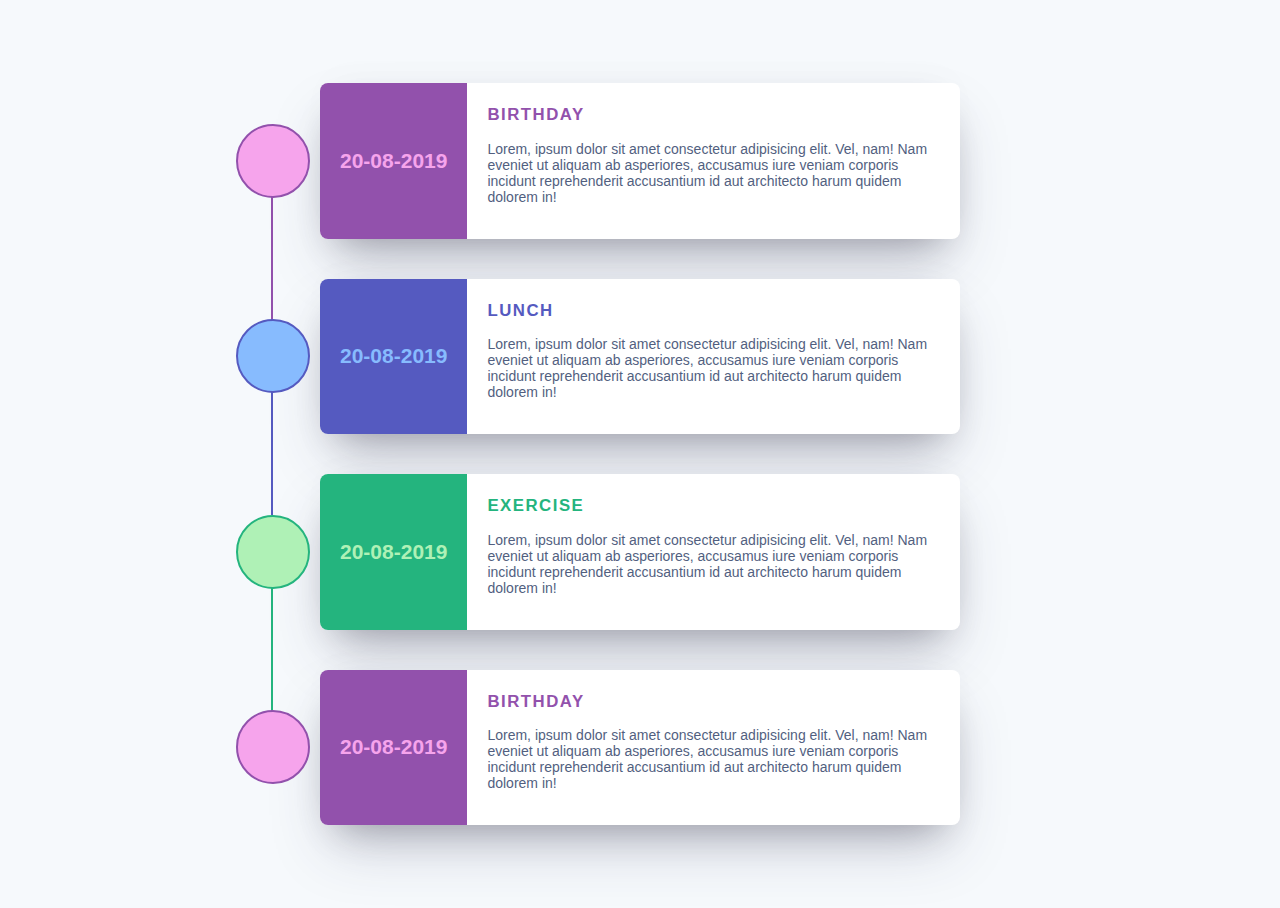
==== commit 4607e2c0: "Merge pull request #1 from Shubham180401/Shubham180401-patch-1-timeline-page" ====
--- a/index.html
+++ b/index.html
@@ -1,252 +1,85 @@
 <!DOCTYPE html>
 <html lang="en">
-    <head>
-        <meta charset="UTF-8">
-        <meta name="viewport" content="width=device-width, initial-scale=1.0">
+<head>
+    <meta charset="UTF-8">
+    <meta http-equiv="X-UA-Compatible" content="IE=edge">
+    <meta name="viewport" content="width=device-width, initial-scale=1.0">
+    <title>Document</title>
+    <link rel="stylesheet" href="style.css">
+</head>
+<body>
+<div class="timeline">
+  <div class="timeline__event  animated fadeInUp delay-3s timeline__event--type1">
+    <div class="timeline__event__icon ">
+      <i class="lni-cake"></i>
+      <div class="timeline__event__date">
+        20-08-2019
+      </div>
+    </div>
+    <div class="timeline__event__content ">
+      <div class="timeline__event__title">
+        Birthday
+      </div>
+      <div class="timeline__event__description">
+        <p>Lorem, ipsum dolor sit amet consectetur adipisicing elit. Vel, nam! Nam eveniet ut aliquam ab asperiores, accusamus iure veniam corporis incidunt reprehenderit accusantium id aut architecto harum quidem dolorem in!</p>
+      </div>
+    </div>
+  </div>
 
-        <link rel="stylesheet" href="styles.css">
+  
+  <div class="timeline__event animated fadeInUp delay-2s timeline__event--type2">
+    <div class="timeline__event__icon">
+      <i class="lni-burger"></i>
+      <div class="timeline__event__date">
+        20-08-2019
+      </div>
+    </div>
+    <div class="timeline__event__content">
+      <div class="timeline__event__title">
+        Lunch
+      </div>
+      <div class="timeline__event__description">
+        <p>Lorem, ipsum dolor sit amet consectetur adipisicing elit. Vel, nam! Nam eveniet ut aliquam ab asperiores, accusamus iure veniam corporis incidunt reprehenderit accusantium id aut architecto harum quidem dolorem in!</p>
+      </div>
+    </div>
+  </div>
+  
+  <div class="timeline__event animated fadeInUp delay-1s timeline__event--type3">
+    <div class="timeline__event__icon">
+      <i class="lni-slim"></i>
+      <div class="timeline__event__date">
+        20-08-2019
+      </div>
+    </div>
+    <div class="timeline__event__content">
+      <div class="timeline__event__title">
+        Exercise
+      </div>
+      <div class="timeline__event__description">
+        <p>Lorem, ipsum dolor sit amet consectetur adipisicing elit. Vel, nam! Nam eveniet ut aliquam ab asperiores, accusamus iure veniam corporis incidunt reprehenderit accusantium id aut architecto harum quidem dolorem in!</p>
+      </div>
 
-        <!-- =====BOX ICONS===== -->
-        <link href='https://cdn.jsdelivr.net/npm/boxicons@2.1.4/css/boxicons.min.css' rel='stylesheet'>
-
-        <title>TechnoVanza</title>
-        <link rel="icon" href="assets/img/icon.png" type="image/icon">
-        <script type="text/javascript" src="https://cdn.jsdelivr.net/npm/@emailjs/browser@3/dist/email.min.js"></script>
-       <script type="text/javascript">
-       (function(){ emailjs.init("deG9ezTSmdJtt90G6");})();</script>
-    </head>
-    <body>
-        <section class="wrapper">
-            <div id="stars"></div>
-            <div id="stars2"></div>
-            <div id="stars3"></div>
-        </section>
-        <!--===== HEADER =====-->
-        <header class="l-header">
-            <nav class="nav bd-grid">
-                <div>
-                    <a href="#" class="nav__logo">TechnoVanza</a>
-                </div>
-
-                <div class="nav__menu" id="nav-menu">
-                    <ul class="nav__list">
-                        <li class="nav__item"><a href="#home" class="nav__link active"><i class='bx bx-home'></i></a></li>
-                        <li class="nav__item"><a href="#about" class="nav__link"><i class='bx bx-user'></i></a></li>
-                        <li class="nav__item"><a href="#skills" class="nav__link">Skills</a></li>
-                        <li class="nav__item"><a href="#work" class="nav__link">Projects</a></li>
-                        <li class="nav__item"><a href="#contact" class="nav__link"><i class='bx bx-message-square-detail'></i></a></li>
-                    </ul>
-                </div>
-
-                <div class="nav__toggle" id="nav-toggle">
-                    <i class='bx bx-menu'></i>
-                </div>
-            </nav>
-        </header>
-
-        <main class="l-main">
-            <!--===== HOME =====-->
-            <section class="home bd-grid" id="home">
-                <div class="home__data">
-                    <h1 class="home__title"><span class="home__title-color">TechnoVanza</span><br></h1>
-
-                    <a href="mailto:TechnoVanza2801@gmail.com" class="button">Contact</a>
-                </div>
-
-                <div class="home__social">
-                    <a href="https://www.linkedin.com/in/TechnoVanza/" class="home__social-icon"><i class='bx bxl-linkedin'></i></a>
-                    <a href="https://developers.google.com/profile/u/TechnoVanza" class="home__social-icon"><i class='bx bxl-google'></i></a>
-                    <a href="https://github.com/TechnoVanza" class="home__social-icon"><i class='bx bxl-github' ></i></a>
-                    <a href="https://www.buymeacoffee.com/TechnoVanza" class="home__social-icon"><i class='bx bx-coffee-togo' ></i></a>
-                </div>
-
-                <div class="home__img">
-                    <svg class="home__blob" viewBox="0 0 479 467" xmlns="http://www.w3.org/2000/svg" xmlns:xlink="http://www.w3.org/1999/xlink">
-                        <mask id="mask0" mask-type="alpha">
-                            <path d="M9.19024 145.964C34.0253 76.5814 114.865 54.7299 184.111 29.4823C245.804 6.98884 311.86 -14.9503 370.735 14.143C431.207 44.026 467.948 107.508 477.191 174.311C485.897 237.229 454.931 294.377 416.506 344.954C373.74 401.245 326.068 462.801 255.442 466.189C179.416 469.835 111.552 422.137 65.1576 361.805C17.4835 299.81 -17.1617 219.583 9.19024 145.964Z"/>
-                        </mask>
-                        <g mask="url(#mask0)">
-                            <path d="M9.19024 145.964C34.0253 76.5814 114.865 54.7299 184.111 29.4823C245.804 6.98884 311.86 -14.9503 370.735 14.143C431.207 44.026 467.948 107.508 477.191 174.311C485.897 237.229 454.931 294.377 416.506 344.954C373.74 401.245 326.068 462.801 255.442 466.189C179.416 469.835 111.552 422.137 65.1576 361.805C17.4835 299.81 -17.1617 219.583 9.19024 145.964Z"/>
-                            <image class="home__blob-img" x="50" y="60" href="img/perfil.png"/>
-                        </g>
-                    </svg>
-                </div>
-            </section>
-
-            <!--===== ABOUT =====-->
-            <section class="about section " id="about">
-                <h2 class="section-title">About</h2>
-
-                <div class="about__container bd-grid">
-                    <div class="about__img">
-                        <img src="img/about.jpeg" alt="">
-                    </div>
-                    <div>
-                        <h2 class="about__subtitle">I'am TechnoVanza Pathak</h2>
-                        <p class="about__text">"A tech enthusiast with a passion to learn and understand the latest technologies. Know that facing many technical problems can broaden our technical knowledge. Learn every day using technologies in the best way and that's how my day pass."</p>           
-                    </div>                                   
-                </div>
-            </section>
-
-            <!--===== Certifications =====-->
-            <section class="certifications section " id="certifications">
-                <h2 class="section-title">Certifications</h2>
-
-                <div class="certifications__container bd-grid">
-                    <div class="certifications__img">
-                        <a href="https://in.coursera.org/account/accomplishments/professional-cert/6WRX4DMW2FFY?utm_source=link&utm_medium=certificate&utm_content=cert_image&utm_campaign=sharing_cta&utm_product=prof" ><img src="img/gdac.jpg" alt=""></a>
-                    </div>
-                    
-                    <div>
-                        <h2 class="certifications__subtitle">Google Data Analytics Certificate</h2>
-                        <p class="certifications__text">Leart key analytical skills (data cleaning, analysis, & visualization) and tools (spreadsheets, SQL, R programming, Tableau). Understood how to visualize and present data findings in dashboards.</p>           
-                    </div>                                   
-                </div>
-            </section>
-
-            <!--===== SKILLS =====-->
-            <section class="skills section" id="skills">
-                <h2 class="section-title">Skills</h2>
-
-                <div class="skills__container bd-grid">          
-                    <div>
-                        <h2 class="skills__subtitle">Profesional Skills</h2>
-                        <p class="skills__text">I am learning these technologies now a days :</p>
-                        <div class="skills__data">
-                            <div class="skills__names">
-                                <i class='bx bxl-c-plus-plus skills__icon'></i>
-                                <span class="skills__name">C++</span>
-                            </div>
-                            <div class="skills__bar skills__cpp">
-
-                            </div>
-                            <div>
-                                <span class="skills__percentage">5%</span>
-                            </div>
-                        </div>
-                        <div class="skills__data">
-                            <div class="skills__names">
-                                <i class='bx bxl-python skills__icon'></i>
-                                <span class="skills__name">Python</span>
-                            </div>
-                            <div class="skills__bar skills__python">
-                                
-                            </div>
-                            <div>
-                                <span class="skills__percentage">5%</span>
-                            </div>
-                        </div>
-                        <div class="skills__data">
-                            <div class="skills__names">
-                                <i class='bx bx-bar-chart-square skills__icon' ></i>
-                                <span class="skills__name">Data Analytics</span>
-                            </div>
-                            <div class="skills__bar skills__bar-chart-square">
-                                
-                            </div>
-                            <div>
-                                <span class="skills__percentage">65%</span>
-                            </div>
-                        </div>
-                        <div class="skills__data">
-                            <div class="skills__names">
-                                <i class='bx bxl-android skills__icon'></i>
-                                <span class="skills__name">Android</span>
-                            </div>
-                            <div class="skills__bar skills__android">
-                                
-                            </div>
-                            <div>
-                                <span class="skills__percentage">10%</span>
-                            </div>
-                        </div>
-                    </div>
-                    
-                    <div>              
-                        <img src="img/codertea.png" alt="" class="skills__img">
-                    </div>
-                </div>
-            </section>
-
-            <!--===== WORK =====-->
-            <section class="work section" id="work">
-                <h2 class="section-title">Gallery</h2>
-
-                <div class="work__container bd-grid">
-                    <a href="https://github.com/TechnoVanza/Data-Analytics/tree/main/Tableau%20Projects" class="work__img">
-                        <img src="img/work1.png" alt="">
-                        <div class="overlay">
-                            <div class="text"><h5>CO2 Emmission Tableau Project</h5><h6> is an Excel-Tableau project where we can analyze CO2-Emmissions per Capita around the globe.</h6></div>
-                          </div>
-                    </a>
-                    <a href="https://github.com/TechnoVanza/Data-Analytics/tree/main/Tableau%20Projects" class="work__img">
-                        <img src="img/work2.png" alt="">
-                        <div class="overlay">
-                            <div class="text"><h5>World Happiness Tableau Project</h5><h6>is an Excel-Tableau project where we can analyze Happiness Score with respect to Health, Generosity, Family and Economy.</h6></div>
-                          </div>
-                    </a>
-                    <a href="https://github.com/TechnoVanza/Data-Analytics/tree/main/Excel%20Projects" class="work__img">
-                        <img src="img/work3.png" alt="">
-                        <div class="overlay">
-                            <div class="text"><h5>Exam List Excel Project</h5><h6>is an Excel Dashboard Project where we can sort and get the number of students and average points by the students.</h6></div>
-                          </div>
-                    </a>
-                    <a href="" class="work__img">
-                        <img src="img/work4.jpg" alt="">
-                        <div class="overlay">
-                            <div class="text">Hello World</div>
-                          </div>
-                    </a>
-                    <a href="" class="work__img">
-                        <img src="img/work5.jpg" alt="">
-                        <div class="overlay">
-                            <div class="text">Hello World</div>
-                          </div>
-                    </a>
-                    <a href="" class="work__img">
-                        <img src="img/work6.jpg" alt="">
-                        <div class="overlay">
-                            <div class="text">Hello World</div>
-                          </div>
-                    </a>
-                </div>
-            </section>
-
-            <!--===== CONTACT =====-->
-            <section class="contact section" id="contact">
-                <h2 class="section-title">Keep on with me</h2>
-
-                <div class="contact__container bd-grid">
-                    <form class="contact__form" onsubmit="sendEmail(); reset(); return false;">
-                        <input type="text" placeholder="Name" class="contact__input" id="contact_name">
-                        <input type="mail" placeholder="Email" class="contact__input" id="contact_email">
-                        <textarea placeholder="Message" id="contact_message" cols="0" rows="10" class="contact__input"></textarea>
-                        <button type="submit" class="contact__button button" >Send</button>
-                    </form>
-                </div>
-                
-            </section>
-        </main>
-
-        <!--===== FOOTER =====-->
-        <footer class="footer">
-            <p class="footer__title">TechnoVanza</p>
-            <div class="footer__social">
-                <a href="https://www.linkedin.com/in/TechnoVanza/" class="footer__icon"><i class='bx bxl-linkedin-square' ></i></a>
-                <a href="https://www.instagram.com/piyush_gayatri/" class="footer__icon"><i class='bx bxl-instagram' ></i></a>
-                <a href="https://twitter.com/piyush_gayatri" class="footer__icon"><i class='bx bxl-twitter' ></i></a>
-                <a href="https://github.com/TechnoVanza" class="footer__icon"><i class='bx bxl-github' ></i></a>
-                <a href="mailto:TechnoVanza2801@gmail.com" class="footer__icon"><i class='bx bxl-gmail' ></i></a>
-            </div>
-
-            <p class="footer__copy">&#169; Technovanza. All rights reserved</p>
-        </footer>
+    </div>
+  </div>
 
 
-        <!--===== SCROLL REVEAL =====-->
-        <script src="https://unpkg.com/scrollreveal"></script>
+  <div class="timeline__event animated fadeInUp timeline__event--type1">
+    <div class="timeline__event__icon">
+      <i class="lni-cake"></i>
+      <div class="timeline__event__date">
+        20-08-2019
+      </div>
+    </div>
+    <div class="timeline__event__content">
+      <div class="timeline__event__title">
+        Birthday
+      </div>
+      <div class="timeline__event__description">
+        <p>Lorem, ipsum dolor sit amet consectetur adipisicing elit. Vel, nam! Nam eveniet ut aliquam ab asperiores, accusamus iure veniam corporis incidunt reprehenderit accusantium id aut architecto harum quidem dolorem in!</p>
+      </div>
+    </div>
+  </div>
 
-        <!--===== MAIN JS =====-->
-        <script src="main.js"></script>
-    </body>
-</html>
+</div>
+</body>
+</html>--- a/style.css
+++ b/style.css
@@ -0,0 +1,133 @@
+html {
+  font-size: 14px;
+}
+
+body {
+  background: #f6f9fc;
+  font-family: "Open Sans", sans-serif;
+  color: #525f7f;
+}
+
+
+.timeline {
+  display: flex;
+  flex-direction: column;
+  width: 50vw;
+  margin: 5% auto;
+}
+.timeline__event {
+  background: #fff;
+  margin-bottom: 20px;
+  position: relative;
+  display: flex;
+  margin: 20px 0;
+  border-radius: 8px;
+  box-shadow: 0 30px 60px -12px rgba(50, 50, 93, 0.25), 0 18px 36px -18px rgba(0, 0, 0, 0.3), 0 -12px 36px -8px rgba(0, 0, 0, 0.025);
+}
+.timeline__event__title {
+  font-size: 1.2rem;
+  line-height: 1.4;
+  text-transform: uppercase;
+  font-weight: 600;
+  color: #9251ac;
+  letter-spacing: 1.5px;
+}
+.timeline__event__content {
+  padding: 20px;
+}
+.timeline__event__date {
+  color: #f6a4ec;
+  font-size: 1.5rem;
+  font-weight: 600;
+  white-space: nowrap;
+}
+.timeline__event__icon {
+  border-radius: 8px 0 0 8px;
+  background: #9251ac;
+  display: flex;
+  align-items: center;
+  justify-content: center;
+  flex-basis: 40%;
+  font-size: 2rem;
+  color: #9251ac;
+  padding: 20px;
+}
+.timeline__event__icon i {
+  position: absolute;
+  top: 50%;
+  left: -65px;
+  font-size: 2.5rem;
+  transform: translateY(-50%);
+}
+.timeline__event__description {
+  flex-basis: 60%;
+}
+.timeline__event:after {
+  content: "";
+  width: 2px;
+  height: 100%;
+  background: #9251ac;
+  position: absolute;
+  top: 52%;
+  left: -3.5rem;
+  z-index: -1;
+}
+.timeline__event:before {
+  content: "";
+  width: 5rem;
+  height: 5rem;
+  position: absolute;
+  background: #f6a4ec;
+  border-radius: 100%;
+  left: -6rem;
+  top: 50%;
+  transform: translateY(-50%);
+  border: 2px solid #9251ac;
+}
+.timeline__event--type2:before {
+  background: #87bbfe;
+  border-color: #555ac0;
+}
+.timeline__event--type2:after {
+  background: #555ac0;
+}
+.timeline__event--type2 .timeline__event__date {
+  color: #87bbfe;
+}
+.timeline__event--type2 .timeline__event__icon {
+  background: #555ac0;
+  color: #555ac0;
+}
+.timeline__event--type2 .timeline__event__title {
+  color: #555ac0;
+}
+.timeline__event--type3:before {
+  background: #aff1b6;
+  border-color: #24b47e;
+}
+.timeline__event--type3:after {
+  background: #24b47e;
+}
+.timeline__event--type3 .timeline__event__date {
+  color: #aff1b6;
+}
+.timeline__event--type3 .timeline__event__icon {
+  background: #24b47e;
+  color: #24b47e;
+}
+.timeline__event--type3 .timeline__event__title {
+  color: #24b47e;
+}
+.timeline__event:last-child:after {
+  content: none;
+}
+
+@media (max-width: 786px) {
+  .timeline__event {
+    flex-direction: column;
+  }
+
+  .timeline__event__icon {
+    border-radius: 4px 4px 0 0;
+  }
+}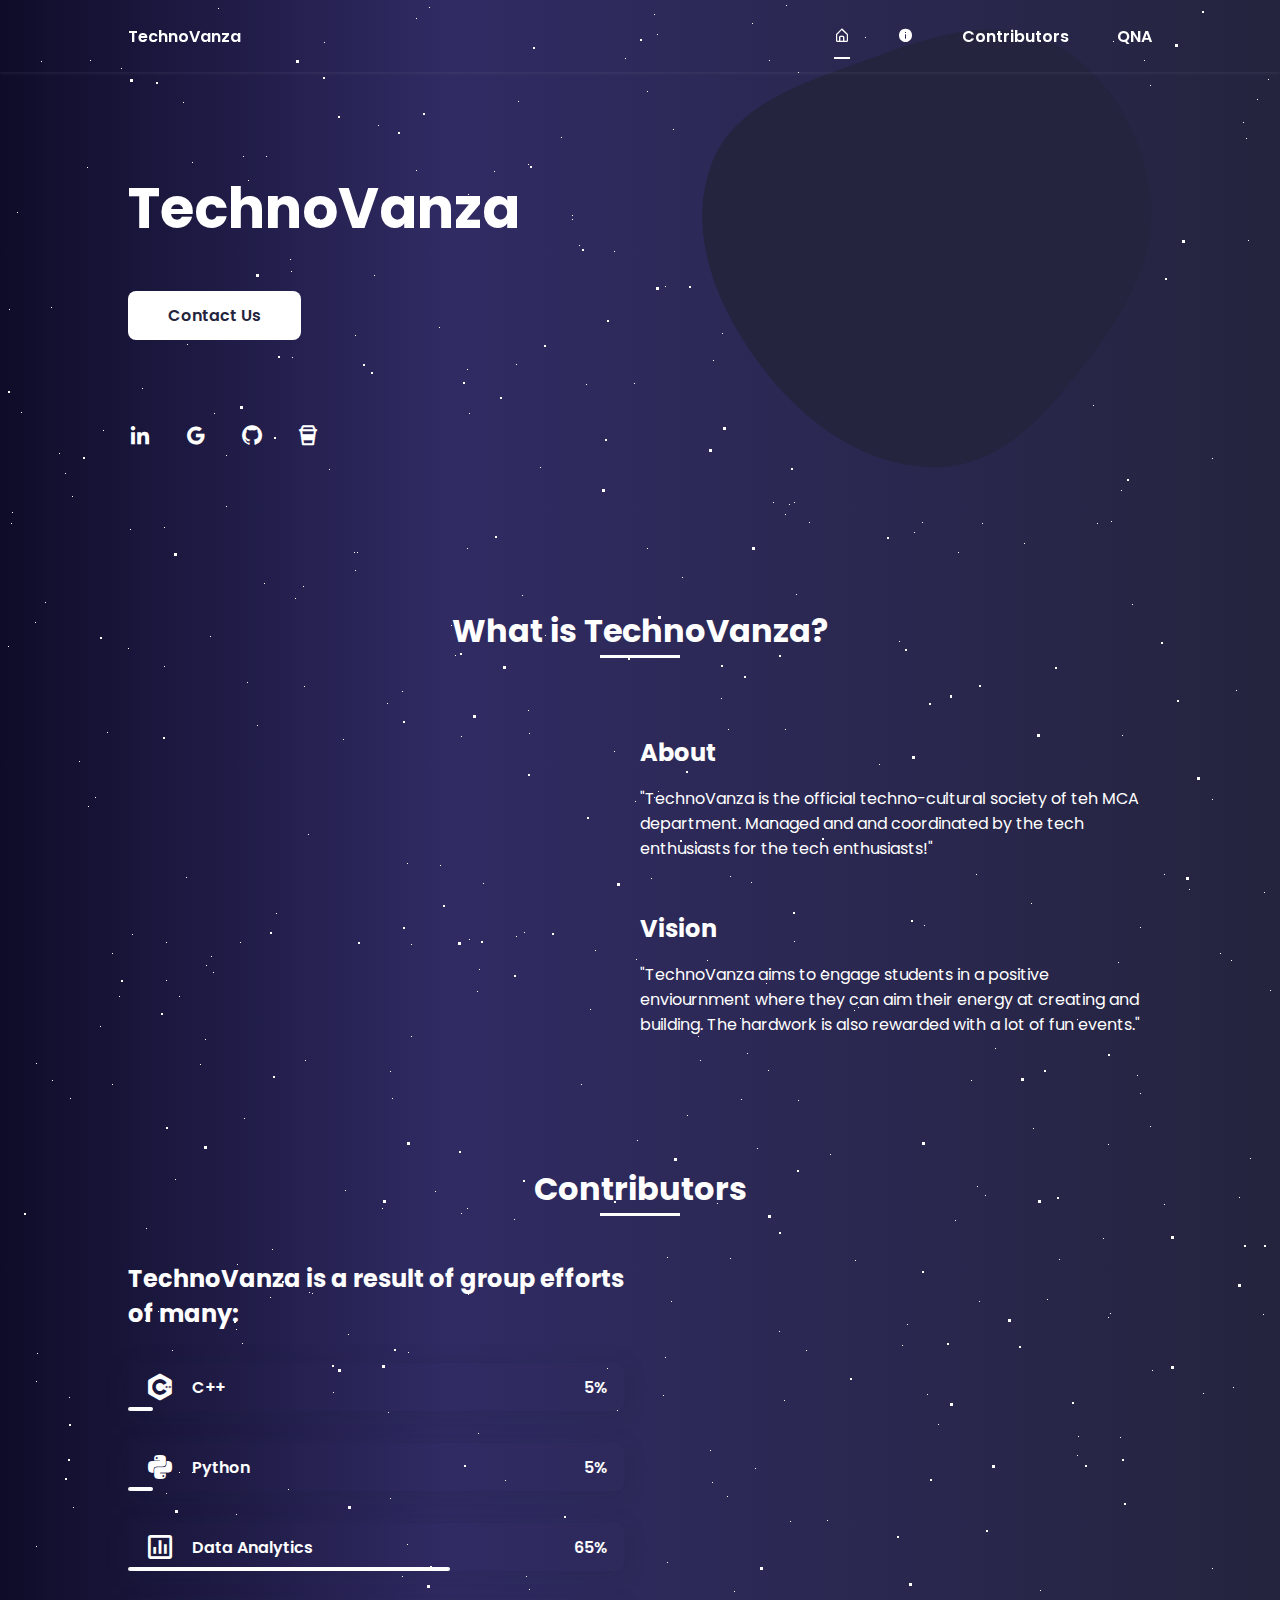
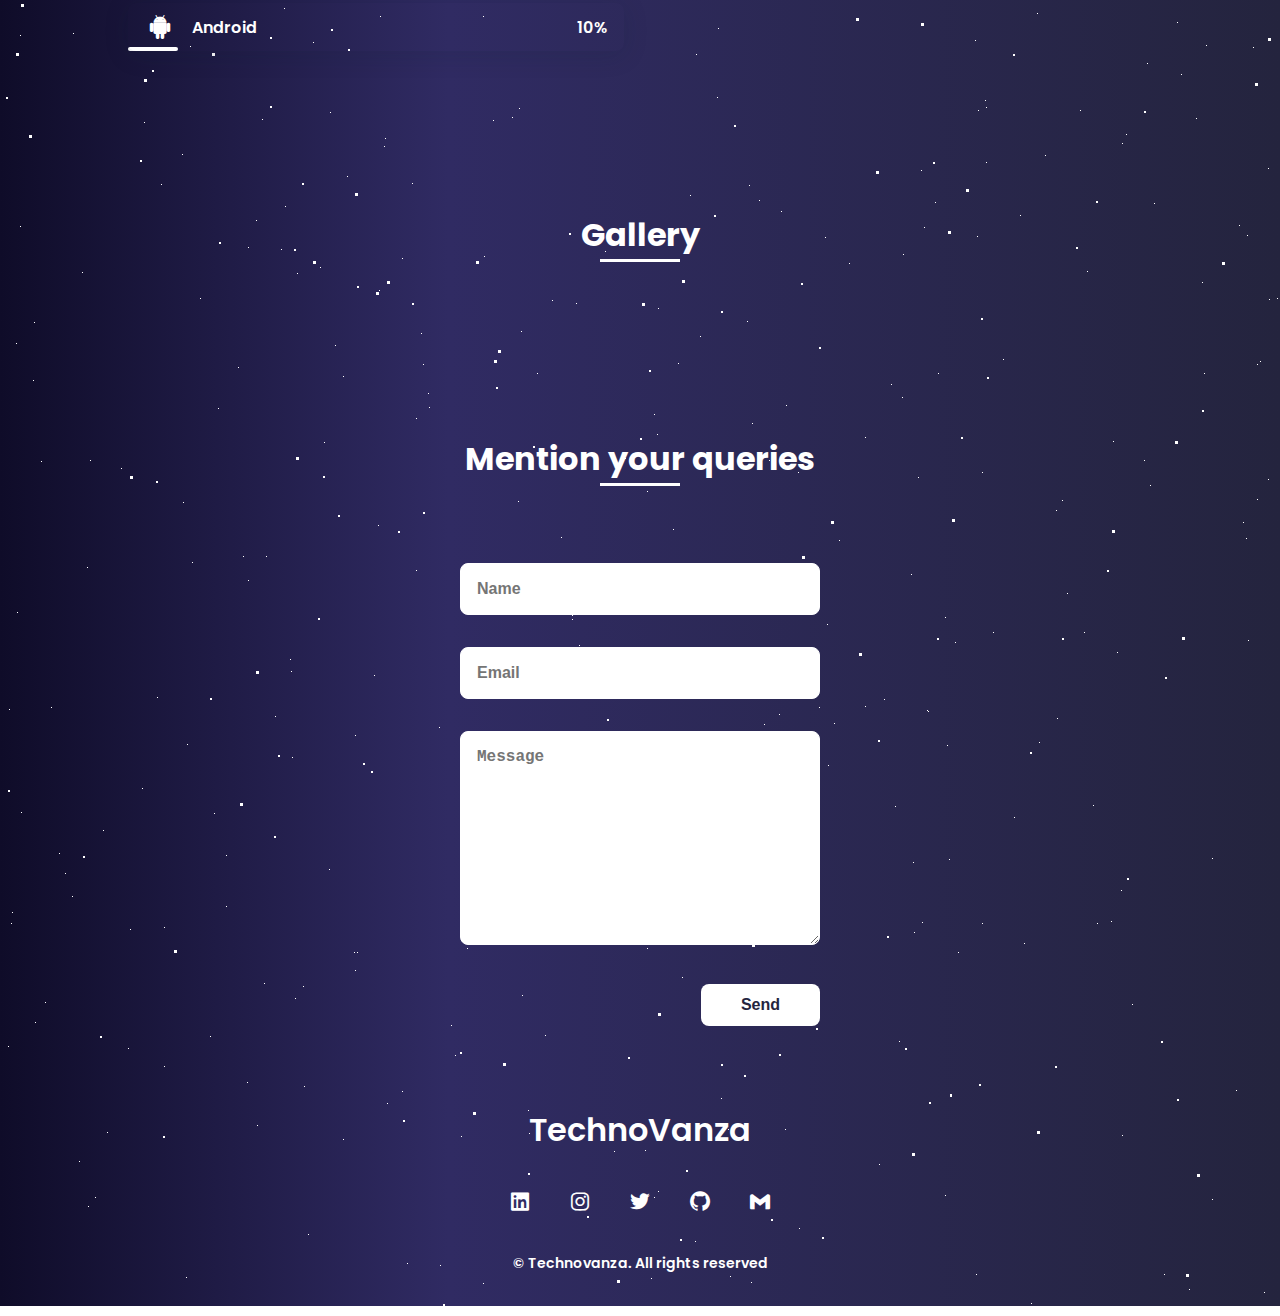
==== commit c763dfb1: "Minor changes in the content" ====
--- a/index.html
+++ b/index.html
@@ -1,85 +1,249 @@
 <!DOCTYPE html>
 <html lang="en">
-<head>
-    <meta charset="UTF-8">
-    <meta http-equiv="X-UA-Compatible" content="IE=edge">
-    <meta name="viewport" content="width=device-width, initial-scale=1.0">
-    <title>Document</title>
-    <link rel="stylesheet" href="style.css">
-</head>
-<body>
-<div class="timeline">
-  <div class="timeline__event  animated fadeInUp delay-3s timeline__event--type1">
-    <div class="timeline__event__icon ">
-      <i class="lni-cake"></i>
-      <div class="timeline__event__date">
-        20-08-2019
-      </div>
-    </div>
-    <div class="timeline__event__content ">
-      <div class="timeline__event__title">
-        Birthday
-      </div>
-      <div class="timeline__event__description">
-        <p>Lorem, ipsum dolor sit amet consectetur adipisicing elit. Vel, nam! Nam eveniet ut aliquam ab asperiores, accusamus iure veniam corporis incidunt reprehenderit accusantium id aut architecto harum quidem dolorem in!</p>
-      </div>
-    </div>
-  </div>
-
-  
-  <div class="timeline__event animated fadeInUp delay-2s timeline__event--type2">
-    <div class="timeline__event__icon">
-      <i class="lni-burger"></i>
-      <div class="timeline__event__date">
-        20-08-2019
-      </div>
-    </div>
-    <div class="timeline__event__content">
-      <div class="timeline__event__title">
-        Lunch
-      </div>
-      <div class="timeline__event__description">
-        <p>Lorem, ipsum dolor sit amet consectetur adipisicing elit. Vel, nam! Nam eveniet ut aliquam ab asperiores, accusamus iure veniam corporis incidunt reprehenderit accusantium id aut architecto harum quidem dolorem in!</p>
-      </div>
-    </div>
-  </div>
-  
-  <div class="timeline__event animated fadeInUp delay-1s timeline__event--type3">
-    <div class="timeline__event__icon">
-      <i class="lni-slim"></i>
-      <div class="timeline__event__date">
-        20-08-2019
-      </div>
-    </div>
-    <div class="timeline__event__content">
-      <div class="timeline__event__title">
-        Exercise
-      </div>
-      <div class="timeline__event__description">
-        <p>Lorem, ipsum dolor sit amet consectetur adipisicing elit. Vel, nam! Nam eveniet ut aliquam ab asperiores, accusamus iure veniam corporis incidunt reprehenderit accusantium id aut architecto harum quidem dolorem in!</p>
-      </div>
-
-    </div>
-  </div>
-
-
-  <div class="timeline__event animated fadeInUp timeline__event--type1">
-    <div class="timeline__event__icon">
-      <i class="lni-cake"></i>
-      <div class="timeline__event__date">
-        20-08-2019
-      </div>
-    </div>
-    <div class="timeline__event__content">
-      <div class="timeline__event__title">
-        Birthday
-      </div>
-      <div class="timeline__event__description">
-        <p>Lorem, ipsum dolor sit amet consectetur adipisicing elit. Vel, nam! Nam eveniet ut aliquam ab asperiores, accusamus iure veniam corporis incidunt reprehenderit accusantium id aut architecto harum quidem dolorem in!</p>
-      </div>
-    </div>
-  </div>
-
-</div>
-</body>
-</html>+
+    <head>
+        <meta charset="UTF-8">
+        <meta name="viewport" content="width=device-width, initial-scale=1.0">
+
+        <link rel="stylesheet" href="styles.css">
+
+        <!-- =====BOX ICONS===== -->
+        <link href='https://cdn.jsdelivr.net/npm/boxicons@2.1.4/css/boxicons.min.css' rel='stylesheet'>
+
+        <title>TechnoVanza</title>
+        <link rel="icon" href="assets/img/icon.png" type="image/icon">
+        <script type="text/javascript" src="https://cdn.jsdelivr.net/npm/@emailjs/browser@3/dist/email.min.js"></script>
+       <script type="text/javascript">
+       (function(){ emailjs.init("deG9ezTSmdJtt90G6");})();</script>
+    
+
+    </head>
+
+
+    <body>
+
+
+        <section class="wrapper">
+            <div id="stars"></div>
+            <div id="stars2"></div>
+            <div id="stars3"></div>
+        </section>
+
+
+        <!--===== HEADER =====-->
+        <header class="l-header">
+            <nav class="nav bd-grid">
+                <div>
+                    <a href="#" class="nav__logo">TechnoVanza</a>
+                </div>
+
+                <div class="nav__menu" id="nav-menu">
+                    <ul class="nav__list">
+                        <li class="nav__item"><a href="#home" class="nav__link active"><i class='bx bx-home-alt' ></i></a></li>
+                        <li class="nav__item"><a href="#about" class="nav__link"><i class='bx bxs-info-circle' ></i></a></li>
+                        <li class="nav__item"><a href="#contributors" class="nav__link">Contributors</a></li>
+                        <li class="nav__item"><a href="#contact" class="nav__link">QNA</a></li>
+                    </ul>
+                </div>
+
+                <div class="nav__toggle" id="nav-toggle">
+                    <i class='bx bx-menu'></i>
+                </div>
+
+            </nav>
+        </header>
+
+        <main class="l-main">
+            <!--===== HOME =====-->
+            <section class="home bd-grid" id="home">
+                <div class="home__data">
+                    <h1 class="home__title"><span class="home__title-color">TechnoVanza</span><br></h1>
+
+                    <a href="mailto:TechnoVanza2801@gmail.com" class="button">Contact Us</a>
+                </div>
+
+                <div class="home__social">
+                    <a href="https://www.linkedin.com/in/TechnoVanza/" class="home__social-icon"><i class='bx bxl-linkedin'></i></a>
+                    <a href="https://developers.google.com/profile/u/TechnoVanza" class="home__social-icon"><i class='bx bxl-google'></i></a>
+                    <a href="https://github.com/TechnoVanza" class="home__social-icon"><i class='bx bxl-github' ></i></a>
+                    <a href="https://www.buymeacoffee.com/TechnoVanza" class="home__social-icon"><i class='bx bx-coffee-togo' ></i></a>
+                </div>
+
+                <div class="home__img">
+                    <svg class="home__blob" viewBox="0 0 479 467" xmlns="http://www.w3.org/2000/svg" xmlns:xlink="http://www.w3.org/1999/xlink">
+                        <mask id="mask0" mask-type="alpha">
+                            <path d="M9.19024 145.964C34.0253 76.5814 114.865 54.7299 184.111 29.4823C245.804 6.98884 311.86 -14.9503 370.735 14.143C431.207 44.026 467.948 107.508 477.191 174.311C485.897 237.229 454.931 294.377 416.506 344.954C373.74 401.245 326.068 462.801 255.442 466.189C179.416 469.835 111.552 422.137 65.1576 361.805C17.4835 299.81 -17.1617 219.583 9.19024 145.964Z"/>
+                        </mask>
+                        <g mask="url(#mask0)">
+                            <path d="M9.19024 145.964C34.0253 76.5814 114.865 54.7299 184.111 29.4823C245.804 6.98884 311.86 -14.9503 370.735 14.143C431.207 44.026 467.948 107.508 477.191 174.311C485.897 237.229 454.931 294.377 416.506 344.954C373.74 401.245 326.068 462.801 255.442 466.189C179.416 469.835 111.552 422.137 65.1576 361.805C17.4835 299.81 -17.1617 219.583 9.19024 145.964Z"/>
+                            <image class="home__blob-img" x="50" y="60" href="img/perfil.png"/>
+                        </g>
+                    </svg>
+                </div>
+            </section>
+
+            <!--===== ABOUT =====-->
+            <section class="about section " id="about">
+                <h2 class="section-title">What is TechnoVanza?</h2>
+
+                <div class="about__container bd-grid">
+                    <div class="about__img">
+                        <img src="img/about.jpeg" alt="">
+                    </div>
+                    <div>
+                        <h2 class="about__subtitle">About</h2>
+                        <p class="about__text">"TechnoVanza is the official techno-cultural society of teh MCA department. Managed and and coordinated by the tech enthusiasts for the tech enthusiasts!"</p>           
+                        <br><br>
+                        <h2 class="about__subtitle">Vision</h2>
+                        <p class="about__text">"TechnoVanza aims to engage students in a positive enviournment where they can aim their energy at creating and building. The hardwork is also rewarded with a lot of fun events."</p>           
+                    </div>                                   
+                </div>
+            </section>
+
+
+            <!--===== contributors =====-->
+            <section class="contributors section" id="contributors">
+                <h2 class="section-title">Contributors</h2>
+
+                <div class="contributors__container bd-grid">          
+                    <div>
+                        <h2 class="contributors__subtitle">TechnoVanza is a result of group efforts of many:</h2>
+                        <p class="contributors__text"></p>
+                        <div class="contributors__data">
+                            <div class="contributors__names">
+                                <i class='bx bxl-c-plus-plus contributors__icon'></i>
+                                <span class="contributors__name">C++</span>
+                            </div>
+                            <div class="contributors__bar contributors__cpp">
+
+                            </div>
+                            <div>
+                                <span class="contributors__percentage">5%</span>
+                            </div>
+                        </div>
+                        <div class="contributors__data">
+                            <div class="contributors__names">
+                                <i class='bx bxl-python contributors__icon'></i>
+                                <span class="contributors__name">Python</span>
+                            </div>
+                            <div class="contributors__bar contributors__python">
+                                
+                            </div>
+                            <div>
+                                <span class="contributors__percentage">5%</span>
+                            </div>
+                        </div>
+                        <div class="contributors__data">
+                            <div class="contributors__names">
+                                <i class='bx bx-bar-chart-square contributors__icon' ></i>
+                                <span class="contributors__name">Data Analytics</span>
+                            </div>
+                            <div class="contributors__bar contributors__bar-chart-square">
+                                
+                            </div>
+                            <div>
+                                <span class="contributors__percentage">65%</span>
+                            </div>
+                        </div>
+                        <div class="contributors__data">
+                            <div class="contributors__names">
+                                <i class='bx bxl-android contributors__icon'></i>
+                                <span class="contributors__name">Android</span>
+                            </div>
+                            <div class="contributors__bar contributors__android">
+                                
+                            </div>
+                            <div>
+                                <span class="contributors__percentage">10%</span>
+                            </div>
+                        </div>
+                    </div>
+                    
+                    <div>              
+                        <img src="img/codertea.png" alt="" class="contributors__img">
+                    </div>
+                </div>
+            </section>
+
+            <!--===== kns =====-->
+            <section class="ks section" id="ks">
+                <h2 class="section-title">Gallery</h2>
+
+                <div class="kns__container bd-grid">
+                    <a href="https://github.com/TechnoVanza/Data-Analytics/tree/main/Tableau%20Projects" class="knos__img">
+                        <img src="img/knows1.png" alt="">
+                        <div class="overlay">
+                            <div class="text"><h5>CO2 Emmission Tableau Project</h5><h6> is an Excel-Tableau project where we can analyze CO2-Emmissions per Capita around the globe.</h6></div>
+                          </div>
+                    </a>
+                    <a href="https://github.com/TechnoVanza/Data-Analytics/tree/main/Tableau%20Projects" class="knos__img">
+                        <img src="img/knows2.png" alt="">
+                        <div class="overlay">
+                            <div class="text"><h5>World Happiness Tableau Project</h5><h6>is an Excel-Tableau project where we can analyze Happiness Score with respect to Health, Generosity, Family and Economy.</h6></div>
+                          </div>
+                    </a>
+                    <a href="https://github.com/TechnoVanza/Data-Analytics/tree/main/Excel%20Projects" class="knos__img">
+                        <img src="img/knows3.png" alt="">
+                        <div class="overlay">
+                            <div class="text"><h5>Exam List Excel Project</h5><h6>is an Excel Dashboard Project where we can sort and get the number of students and average points by the students.</h6></div>
+                          </div>
+                    </a>
+                    <a href="" class="knos__img">
+                        <img src="img/knows4.jpg" alt="">
+                        <div class="overlay">
+                            <div class="text">Hello World</div>
+                          </div>
+                    </a>
+                    <a href="" class="knos__img">
+                        <img src="img/knows5.jpg" alt="">
+                        <div class="overlay">
+                            <div class="text">Hello World</div>
+                          </div>
+                    </a>
+                    <a href="" class="knos__img">
+                        <img src="img/knows6.jpg" alt="">
+                        <div class="overlay">
+                            <div class="text">Hello World</div>
+                          </div>
+                    </a>
+                </div>
+            </section>
+
+            <!--===== CONTACT =====-->
+            <section class="contact section" id="contact">
+                <h2 class="section-title">Mention your queries</h2>
+
+                <div class="contact__container bd-grid">
+                    <form class="contact__form" onsubmit="sendEmail(); reset(); return false;">
+                        <input type="text" placeholder="Name" class="contact__input" id="contact_name">
+                        <input type="mail" placeholder="Email" class="contact__input" id="contact_email">
+                        <textarea placeholder="Message" id="contact_message" cols="0" rows="10" class="contact__input"></textarea>
+                        <button type="submit" class="contact__button button" >Send</button>
+                    </form>
+                </div>
+                
+            </section>
+        </main>
+
+        <!--===== FOOTER =====-->
+        <footer class="footer">
+            <p class="footer__title">TechnoVanza</p>
+            <div class="footer__social">
+                <a href="https://www.linkedin.com/in/TechnoVanza/" class="footer__icon"><i class='bx bxl-linkedin-square' ></i></a>
+                <a href="https://www.instagram.com/piyush_gayatri/" class="footer__icon"><i class='bx bxl-instagram' ></i></a>
+                <a href="https://twitter.com/piyush_gayatri" class="footer__icon"><i class='bx bxl-twitter' ></i></a>
+                <a href="https://github.com/TechnoVanza" class="footer__icon"><i class='bx bxl-github' ></i></a>
+                <a href="mailto:TechnoVanza2801@gmail.com" class="footer__icon"><i class='bx bxl-gmail' ></i></a>
+            </div>
+
+            <p class="footer__copy">&#169; Technovanza. All rights reserved</p>
+        </footer>
+
+
+        <!--===== SCROLL REVEAL =====-->
+        <script src="https://unpkg.com/scrollreveal"></script>
+
+        <!--===== MAIN JS =====-->
+        <script src="main.js"></script>
+    </body>
+</html>
--- a/styles.css
+++ b/styles.css
@@ -0,0 +1,1147 @@
+/*===== GOOGLE FONTS =====*/
+@import url("https://fonts.googleapis.com/css2?family=Poppins:wght@400;600;700&display=swap");
+/*===== VARIABLES CSS =====*/
+:root {
+  --header-height: 3rem;
+  background: linear-gradient(90deg, rgba(15,12,41,1) 0%, rgba(48,43,99,1) 35%, rgba(36,36,62,1) 100%);
+  --font-semi: 600;
+  /*===== Colores =====*/
+  /*Purple 260 - Red 355 - Blue 224 - Pink 340*/
+  /* HSL color mode */
+  --hue-color: 218;
+  --first-color: hsl(var(--hue-color), 100%, 100%);
+  --second-color: hsl(var(--hue-color), 100%, 100%);
+  /*===== Fuente y tipografia =====*/
+  --body-font: 'Poppins', sans-serif;
+  --big-font-size: 2rem;
+  --h2-font-size: 1.25rem;
+  --normal-font-size: .938rem;
+  --smaller-font-size: .75rem;
+  /*===== Margins =====*/
+  --mb-2: 1rem;
+  --mb-4: 2rem;
+  --mb-5: 2.5rem;
+  --mb-6: 3rem;
+  /*===== z index =====*/
+  --z-back: -10;
+  --z-fixed: 100;
+}
+
+@media screen and (min-width: 968px) {
+  :root {
+    --big-font-size: 3.5rem;
+    --h2-font-size: 2rem;
+    --normal-font-size: 1rem;
+    --smaller-font-size: .875rem;
+  }
+}
+
+/*===== BASE =====*/
+*, ::before, ::after {
+  box-sizing: border-box;
+}
+
+html {
+  scroll-behavior: smooth;
+}
+
+body {
+  margin: var(--header-height) 0 0 0;
+  font-family: var(--body-font);
+  font-size: var(--normal-font-size);
+  color: var(--second-color);
+}
+
+h1, h2, p {
+  margin: 0;
+}
+
+ul {
+  margin: 0;
+  padding: 0;
+  list-style: none;
+}
+
+a {
+  text-decoration: none;
+}
+
+img {
+  max-width: 100%;
+  height: auto;
+  display: block;
+}
+
+/*===== CLASS CSS ===== */
+.section-title {
+  position: relative;
+  font-size: var(--h2-font-size);
+  color: var(--first-color);
+  margin-top: var(--mb-2);
+  margin-bottom: var(--mb-4);
+  text-align: center;
+}
+
+.section-title::after {
+  position: absolute;
+  content: '';
+  width: 64px;
+  height: 0.18rem;
+  left: 0;
+  right: 0;
+  margin: auto;
+  top: 2rem;
+  background-color: var(--first-color);
+}
+
+.section {
+  padding-top: 3rem;
+  padding-bottom: 2rem;
+}
+
+/*===== LAYOUT =====*/
+.bd-grid {
+  max-width: 1024px;
+  display: grid;
+  margin-left: var(--mb-2);
+  margin-right: var(--mb-2);
+}
+
+.l-header {
+  width: 100%;
+  position: fixed;
+  top: 0;
+  left: 0;
+  z-index: var(--z-fixed);
+  background-color:linear-gradient(90deg, rgba(15,12,41,1) 0%, rgba(48,43,99,1) 35%, rgba(36,36,62,1) 100%);
+  box-shadow: 0 1px 4px rgba(146, 161, 176, 0.15);
+}
+
+/*===== NAV =====*/
+.nav {
+  height: var(--header-height);
+  display: flex;
+  justify-content: space-between;
+  align-items: center;
+  font-weight: var(--font-semi);
+}
+
+@media screen and (max-width: 767px) {
+  .nav__menu {
+    position: fixed;
+    top: var(--header-height);
+    right: -100%;
+    width: 50%;
+    height: 100%;
+    padding: 2rem;
+    background-image: linear-gradient( 135deg, #3B2667 10%, #BC78EC 100%);
+    transition: .5s;
+  }
+}
+
+.nav__item {
+  margin-bottom: var(--mb-4);
+}
+
+.nav__link {
+  position: relative;
+  color: #fff;
+}
+
+.nav__link:hover {
+  position: relative;
+}
+
+.nav__link:hover::after {
+  position: absolute;
+  content: '';
+  width: 100%;
+  height: 0.18rem;
+  left: 0;
+  top: 2rem;
+  background-color: var(--first-color);
+}
+
+.nav__logo {
+  color: var(--second-color);
+}
+
+.nav__toggle {
+  color: var(--second-color);
+  font-size: 1.5rem;
+  cursor: pointer;
+}
+
+/*Active menu*/
+.active::after {
+  position: absolute;
+  content: '';
+  width: 100%;
+  height: 0.18rem;
+  left: 0;
+  top: 2rem;
+  background-color: var(--first-color);
+}
+
+/*=== Show menu ===*/
+.show {
+  right: 0;
+}
+
+/*===== HOME =====*/
+
+.home {
+  position: relative;
+  row-gap: 5rem;
+  padding: 4rem 0 5rem;
+}
+
+.home__data {
+  align-self: center;
+}
+
+.home__title {
+  font-size: var(--big-font-size);
+  margin-bottom: var(--mb-5);
+}
+
+.home__title-color {
+  color: var(--first-color);
+}
+
+.home__social {
+  display: flex;
+  flex-direction: column;
+}
+
+.home__social-icon {
+  width: max-content;
+  margin-bottom: var(--mb-2);
+  font-size: 1.5rem;
+  color: var(--second-color);
+}
+
+.home__social-icon:hover {
+  color: var(--first-color);
+}
+
+
+.home__img {
+  position: absolute;
+  right: 0;
+  bottom: 0;
+  width: 260px;
+}
+
+.home__blob {
+  fill: #24243e;
+}
+
+.home__blob-img {
+  width: 360px;
+}
+
+/*BUTTONS*/
+.button {
+  display: inline-block;
+  background-color: var(--first-color);
+  color: #24243e;
+  padding: .75rem 2.5rem;
+  font-weight: var(--font-semi);
+  border-radius: .5rem;
+  transition: .3s;
+}
+
+.button:hover {
+  box-shadow: 0 0 10px 0 #ffffff inset, 0 0 10px 3px #AF5DB4;
+}
+
+/* ===== ABOUT =====*/
+.about__container {
+  row-gap: 2rem;
+  text-align: center;
+}
+
+.about__subtitle {
+  margin-bottom: var(--mb-2);
+}
+
+.about__img {
+  justify-self: center;
+}
+
+.about__img img {
+  width: 200px;
+  border-radius: .5rem;
+}
+/* ===== Certifications =====*/
+.certifications__container {
+  row-gap: 2rem;
+  text-align: center;
+}
+
+.certifications__subtitle {
+  margin-bottom: var(--mb-2);
+}
+
+.certifications__img {
+  justify-self: center;
+}
+
+.certifications__img img {
+  width: 400px;
+  border-radius: .5rem;
+}
+
+/* ===== contributors =====*/
+.contributors__container {
+  row-gap: 2rem;
+  text-align: center;
+}
+
+.contributors__subtitle {
+  margin-bottom: var(--mb-2);
+}
+
+.contributors__text {
+  margin-bottom: var(--mb-4);
+}
+
+.contributors__data {
+  display: flex;
+  justify-content: space-between;
+  align-items: center;
+  position: relative;
+  font-weight: var(--font-semi);
+  padding: .5rem 1rem;
+  margin-bottom: var(--mb-4);
+  border-radius: .5rem;
+  box-shadow: 0px 4px 25px rgba(14, 36, 49, 0.15);
+}
+
+.contributors__icon {
+  font-size: 2rem;
+  margin-right: var(--mb-2);
+  color: var(--first-color);
+}
+
+.contributors__names {
+  display: flex;
+  align-items: center;
+}
+
+.contributors__bar {
+  position: absolute;
+  left: 0;
+  bottom: 0;
+  background-color: var(--first-color);
+  height: .25rem;
+  border-radius: .5rem;
+  z-index: var(--z-back);
+}
+
+.contributors__cpp {
+  width: 5%;
+}
+
+.contributors__python {
+  width: 5%;
+}
+
+.contributors__bar-chart-square {
+  width: 65%;
+}
+
+.contributors__android {
+  width: 10%;
+}
+
+.contributors__img {
+  border-radius: .5rem;
+}
+
+/* ===== WORK =====*/
+.work__container {
+  row-gap: 2rem;
+}
+
+.work__img {
+  box-shadow: 0px 4px 25px rgba(14, 36, 49, 0.15);
+  border-radius: .5rem;
+  overflow: hidden;
+}
+
+.overlay {position: absolute;
+  top: 0;
+  bottom: 0;
+  left: 0;
+  right: 0;
+  height: 100%;
+  width: 100%;
+  opacity: 0;
+  transition: .5s ease;
+  background-color: #cccccc;
+}
+
+.work__img:hover .overlay {
+  opacity:0.8;
+}
+
+.text {
+  color: black;
+  font-size: 20px;
+  position: absolute;
+  top: 50%;
+  left: 50%;
+  -webkit-transform: translate(-50%, -50%);
+  -ms-transform: translate(-50%, -50%);
+  transform: translate(-50%, -50%);
+  text-align:center;
+  line-height: 15pt;
+}
+
+/* ===== CONTACT =====*/
+.contact__input {
+  width: 100%;
+  font-size: var(--normal-font-size);
+  font-weight: var(--font-semi);
+  padding: 1rem;
+  border-radius: .5rem;
+  border: 1.5px solid var(--second-color);
+  outline: none;
+  margin-bottom: var(--mb-4);
+}
+
+.contact__button {
+  display: block;
+  border: none;
+  outline: none;
+  font-size: var(--normal-font-size);
+  cursor: pointer;
+  margin-left: auto;
+}
+
+
+
+/* ===== FOOTER =====*/
+.footer {
+  background-color: linear-gradient(90deg, rgba(15,12,41,1) 0%, rgba(48,43,99,1) 35%, rgba(36,36,62,1) 100%);
+  color: #fff;
+  text-align: center;
+  font-weight: var(--font-semi);
+  padding: 2rem 0;
+}
+
+.footer__title {
+  font-size: 2rem;
+  margin-bottom: var(--mb-4);
+}
+
+.footer__social {
+  margin-bottom: var(--mb-4);
+}
+
+.footer__icon {
+  font-size: 1.5rem;
+  color: #fff;
+  margin: 0 var(--mb-2);
+}
+
+.footer__copy {
+  font-size: var(--smaller-font-size);
+}
+
+/* ===== MEDIA QUERIES=====*/
+@media screen and (max-width: 320px) {
+  .home {
+    row-gap: 2rem;
+  }
+  .home__img {
+    width: 200px;
+  }
+}
+
+@media screen and (min-width: 576px) {
+  .home {
+    padding: 4rem 0 2rem;
+  }
+  .home__social {
+    padding-top: 0;
+    padding-bottom: 2.5rem;
+    flex-direction: row;
+    align-self: flex-end;
+  }
+  .home__social-icon {
+    margin-bottom: 0;
+    margin-right: var(--mb-4);
+  }
+  .home__img {
+    width: 300px;
+    bottom: 25%;
+  }
+  .about__container {
+    grid-template-columns: repeat(2, 1fr);
+    align-items: center;
+    text-align: initial;
+  }
+  .contributors__container {
+    grid-template-columns: .7fr;
+    justify-content: center;
+    column-gap: 1rem;
+  }
+  .work__container {
+    grid-template-columns: repeat(2, 1fr);
+    column-gap: 2rem;
+    padding-top: 2rem;
+  }
+  .contact__form {
+    width: 360px;
+    padding-top: 2rem;
+  }
+  .contact__container {
+    justify-items: center;
+  }
+}
+
+@media screen and (min-width: 768px) {
+  body {
+    margin: 0;
+  }
+  .section {
+    padding-top: 4rem;
+    padding-bottom: 3rem;
+  }
+  .section-title {
+    margin-bottom: var(--mb-6);
+  }
+  .section-title::after {
+    width: 80px;
+    top: 3rem;
+  }
+  .nav {
+    height: calc(var(--header-height) + 1.5rem);
+  }
+  .nav__list {
+    display: flex;
+    padding-top: 0;
+  }
+  .nav__item {
+    margin-left: var(--mb-6);
+    margin-bottom: 0;
+  }
+  .nav__toggle {
+    display: none;
+  }
+  .nav__link {
+    color: var(--second-color);
+  }
+  .home {
+    padding: 8rem 0 2rem;
+  }
+  .home__img {
+    width: 400px;
+    bottom: 10%;
+  }
+  .about__container {
+    padding-top: 2rem;
+  }
+  .about__img img {
+    width: 300px;
+  }
+  .certifications__container{
+    padding: 2rem;
+  }
+  .certificate__img img{
+    width:300px;
+  }
+  .contributors__container {
+    grid-template-columns: repeat(2, 1fr);
+    column-gap: 2rem;
+    align-items: center;
+    text-align: initial;
+  }
+  .work__container {
+    grid-template-columns: repeat(3, 1fr);
+    column-gap: 2rem;
+  }
+}
+
+@media screen and (min-width: 992px) {
+  .bd-grid {
+    margin-left: auto;
+    margin-right: auto;
+  }
+  .home {
+    padding: 10rem 0 2rem;
+  }
+  .home__img {
+    width: 450px;
+  }
+}
+
+#stars {
+  width: 1px;
+  height: 1px;
+  background: transparent;
+  animation: animStar 50s linear infinite;
+  box-shadow: 779px 1331px #ffffff, 324px 42px #ffffff, 303px 586px #ffffff,
+  1312px 276px #ffffff, 451px 625px #ffffff, 521px 1931px #ffffff, 1087px 1871px #ffffff,
+  36px 1546px #ffffff, 132px 934px #ffffff, 1698px 901px #ffffff, 1418px 664px #ffffff,
+  1448px 1157px #ffffff, 1084px 232px #ffffff, 347px 1776px #ffffff, 1722px 243px #ffffff,
+  1629px 835px #ffffff, 479px 969px #ffffff, 1231px 960px #ffffff, 586px 384px #ffffff,
+  164px 527px #ffffff, 8px 646px #ffffff, 1150px 1126px #ffffff, 665px 1357px #ffffff,
+  1556px 1982px #ffffff, 1260px 1961px #ffffff, 1675px 1741px #ffffff,
+  1843px 1514px #ffffff, 718px 1628px #ffffff, 242px 1343px #ffffff, 1497px 1880px #ffffff,
+  1364px 230px #ffffff, 1739px 1302px #ffffff, 636px 959px #ffffff, 304px 686px #ffffff,
+  614px 751px #ffffff, 1935px 816px #ffffff, 1428px 60px #ffffff, 355px 335px #ffffff,
+  1594px 158px #ffffff, 90px 60px #ffffff, 1553px 162px #ffffff, 1239px 1825px #ffffff,
+  1945px 587px #ffffff, 749px 1785px #ffffff, 1987px 1172px #ffffff, 1301px 1237px #ffffff,
+  1039px 342px #ffffff, 1585px 1481px #ffffff, 995px 1048px #ffffff, 524px 932px #ffffff,
+  214px 413px #ffffff, 1701px 1300px #ffffff, 1037px 1613px #ffffff, 1871px 996px #ffffff,
+  1360px 1635px #ffffff, 1110px 1313px #ffffff, 412px 1783px #ffffff, 1949px 177px #ffffff,
+  903px 1854px #ffffff, 700px 1936px #ffffff, 378px 125px #ffffff, 308px 834px #ffffff,
+  1118px 962px #ffffff, 1350px 1929px #ffffff, 781px 1811px #ffffff, 561px 137px #ffffff,
+  757px 1148px #ffffff, 1670px 1979px #ffffff, 343px 739px #ffffff, 945px 795px #ffffff,
+  576px 1903px #ffffff, 1078px 1436px #ffffff, 1583px 450px #ffffff, 1366px 474px #ffffff,
+  297px 1873px #ffffff, 192px 162px #ffffff, 1624px 1633px #ffffff, 59px 453px #ffffff,
+  82px 1872px #ffffff, 1933px 498px #ffffff, 1966px 1974px #ffffff, 1975px 1688px #ffffff,
+  779px 314px #ffffff, 1858px 1543px #ffffff, 73px 1507px #ffffff, 1693px 975px #ffffff,
+  1683px 108px #ffffff, 1768px 1654px #ffffff, 654px 14px #ffffff, 494px 171px #ffffff,
+  1689px 1895px #ffffff, 1660px 263px #ffffff, 1031px 903px #ffffff, 1203px 1393px #ffffff,
+  1333px 1421px #ffffff, 1113px 41px #ffffff, 1206px 1645px #ffffff, 1325px 1635px #ffffff,
+  142px 388px #ffffff, 572px 215px #ffffff, 1535px 296px #ffffff, 1419px 407px #ffffff,
+  1379px 1003px #ffffff, 329px 469px #ffffff, 1791px 1652px #ffffff, 935px 1802px #ffffff,
+  1330px 1820px #ffffff, 421px 1933px #ffffff, 828px 365px #ffffff, 275px 316px #ffffff,
+  707px 960px #ffffff, 1605px 1554px #ffffff, 625px 58px #ffffff, 717px 1697px #ffffff,
+  1669px 246px #ffffff, 1925px 322px #ffffff, 1154px 1803px #ffffff, 1929px 295px #ffffff,
+  1248px 240px #ffffff, 1045px 1755px #ffffff, 166px 942px #ffffff, 1888px 1773px #ffffff,
+  678px 1963px #ffffff, 1370px 569px #ffffff, 1974px 1400px #ffffff, 1786px 460px #ffffff,
+  51px 307px #ffffff, 784px 1400px #ffffff, 730px 1258px #ffffff, 1712px 393px #ffffff,
+  416px 170px #ffffff, 1797px 1932px #ffffff, 572px 219px #ffffff, 1557px 1856px #ffffff,
+  218px 8px #ffffff, 348px 1334px #ffffff, 469px 413px #ffffff, 385px 1738px #ffffff,
+  1357px 1818px #ffffff, 240px 942px #ffffff, 248px 1847px #ffffff, 1535px 806px #ffffff,
+  236px 1514px #ffffff, 1429px 1556px #ffffff, 73px 1633px #ffffff, 1398px 1121px #ffffff,
+  671px 1301px #ffffff, 1404px 1663px #ffffff, 740px 1018px #ffffff, 1600px 377px #ffffff,
+  785px 514px #ffffff, 112px 1084px #ffffff, 1915px 1887px #ffffff, 1463px 1848px #ffffff,
+  687px 1115px #ffffff, 1268px 1768px #ffffff, 1729px 1425px #ffffff,
+  1284px 1022px #ffffff, 801px 974px #ffffff, 1975px 1317px #ffffff, 1354px 834px #ffffff,
+  1446px 1484px #ffffff, 1283px 1786px #ffffff, 11px 523px #ffffff, 1842px 236px #ffffff,
+  1355px 654px #ffffff, 429px 7px #ffffff, 1033px 1128px #ffffff, 157px 297px #ffffff,
+  545px 635px #ffffff, 52px 1080px #ffffff, 827px 1520px #ffffff, 1121px 490px #ffffff,
+  9px 309px #ffffff, 1744px 1586px #ffffff, 1014px 417px #ffffff, 1534px 524px #ffffff,
+  958px 552px #ffffff, 1403px 1496px #ffffff, 387px 703px #ffffff, 1522px 548px #ffffff,
+  1355px 282px #ffffff, 1532px 601px #ffffff, 1838px 790px #ffffff, 290px 259px #ffffff,
+  295px 598px #ffffff, 1601px 539px #ffffff, 1561px 1272px #ffffff, 34px 1922px #ffffff,
+  1024px 543px #ffffff, 467px 369px #ffffff, 722px 333px #ffffff, 1976px 1255px #ffffff,
+  766px 983px #ffffff, 1582px 1285px #ffffff, 12px 512px #ffffff, 617px 1410px #ffffff,
+  682px 577px #ffffff, 1334px 1438px #ffffff, 439px 327px #ffffff, 1617px 1661px #ffffff,
+  673px 129px #ffffff, 794px 941px #ffffff, 1386px 1902px #ffffff, 37px 1353px #ffffff,
+  1467px 1353px #ffffff, 416px 18px #ffffff, 187px 344px #ffffff, 200px 1898px #ffffff,
+  1491px 1619px #ffffff, 811px 347px #ffffff, 924px 1827px #ffffff, 945px 217px #ffffff,
+  1735px 1228px #ffffff, 379px 1890px #ffffff, 79px 761px #ffffff, 825px 1837px #ffffff,
+  1980px 1558px #ffffff, 1308px 1573px #ffffff, 1488px 1726px #ffffff,
+  382px 1208px #ffffff, 522px 595px #ffffff, 1277px 1898px #ffffff, 354px 552px #ffffff,
+  161px 1784px #ffffff, 614px 251px #ffffff, 526px 1576px #ffffff, 17px 212px #ffffff,
+  179px 996px #ffffff, 467px 1208px #ffffff, 1944px 1838px #ffffff, 1140px 1093px #ffffff,
+  858px 1007px #ffffff, 200px 1064px #ffffff, 423px 1964px #ffffff, 1945px 439px #ffffff,
+  1377px 689px #ffffff, 1120px 1437px #ffffff, 1876px 668px #ffffff, 907px 1324px #ffffff,
+  343px 1976px #ffffff, 1816px 1501px #ffffff, 1849px 177px #ffffff, 647px 91px #ffffff,
+  1984px 1012px #ffffff, 1336px 1300px #ffffff, 128px 648px #ffffff, 305px 1060px #ffffff,
+  1324px 826px #ffffff, 1263px 1314px #ffffff, 1801px 629px #ffffff, 1614px 1555px #ffffff,
+  1634px 90px #ffffff, 1603px 452px #ffffff, 891px 1984px #ffffff, 1556px 1906px #ffffff,
+  121px 68px #ffffff, 1676px 1714px #ffffff, 516px 936px #ffffff, 1947px 1492px #ffffff,
+  1455px 1519px #ffffff, 45px 602px #ffffff, 205px 1039px #ffffff, 793px 172px #ffffff,
+  1562px 1739px #ffffff, 1056px 110px #ffffff, 1512px 379px #ffffff, 1795px 1621px #ffffff,
+  1848px 607px #ffffff, 262px 1719px #ffffff, 477px 991px #ffffff, 483px 883px #ffffff,
+  1239px 1197px #ffffff, 1496px 647px #ffffff, 1649px 25px #ffffff, 1491px 1946px #ffffff,
+  119px 996px #ffffff, 179px 1472px #ffffff, 1341px 808px #ffffff, 1565px 1700px #ffffff,
+  407px 1544px #ffffff, 1754px 357px #ffffff, 1288px 981px #ffffff, 902px 1997px #ffffff,
+  1755px 1668px #ffffff, 186px 877px #ffffff, 1202px 1882px #ffffff, 461px 1213px #ffffff,
+  1400px 748px #ffffff, 1969px 1899px #ffffff, 809px 522px #ffffff, 514px 1219px #ffffff,
+  374px 275px #ffffff, 938px 1973px #ffffff, 357px 552px #ffffff, 144px 1722px #ffffff,
+  1572px 912px #ffffff, 402px 1858px #ffffff, 1544px 1195px #ffffff, 667px 1257px #ffffff,
+  727px 1496px #ffffff, 993px 232px #ffffff, 1772px 313px #ffffff, 1040px 1590px #ffffff,
+  1204px 1973px #ffffff, 1268px 79px #ffffff, 1555px 1048px #ffffff, 986px 1707px #ffffff,
+  978px 1710px #ffffff, 713px 360px #ffffff, 407px 863px #ffffff, 461px 736px #ffffff,
+  284px 1608px #ffffff, 103px 430px #ffffff, 1283px 1319px #ffffff, 977px 1186px #ffffff,
+  1966px 1516px #ffffff, 1287px 1129px #ffffff, 70px 1098px #ffffff, 1189px 889px #ffffff,
+  1126px 1734px #ffffff, 309px 1292px #ffffff, 879px 764px #ffffff, 65px 473px #ffffff,
+  1003px 1959px #ffffff, 658px 791px #ffffff, 402px 1576px #ffffff, 35px 622px #ffffff,
+  529px 1589px #ffffff, 164px 666px #ffffff, 1876px 1290px #ffffff, 1541px 526px #ffffff,
+  270px 1297px #ffffff, 440px 865px #ffffff, 1500px 802px #ffffff, 182px 1754px #ffffff,
+  1264px 892px #ffffff, 272px 1249px #ffffff, 1289px 1535px #ffffff, 190px 1646px #ffffff,
+  955px 242px #ffffff, 1456px 1597px #ffffff, 1727px 1983px #ffffff, 635px 801px #ffffff,
+  226px 455px #ffffff, 1396px 1710px #ffffff, 849px 1863px #ffffff, 237px 1264px #ffffff,
+  839px 140px #ffffff, 1122px 735px #ffffff, 1280px 15px #ffffff, 1318px 242px #ffffff,
+  1819px 1148px #ffffff, 333px 1392px #ffffff, 1949px 553px #ffffff, 1878px 1332px #ffffff,
+  467px 548px #ffffff, 1812px 1082px #ffffff, 1067px 193px #ffffff, 243px 156px #ffffff,
+  483px 1616px #ffffff, 1714px 933px #ffffff, 759px 1800px #ffffff, 1822px 995px #ffffff,
+  1877px 572px #ffffff, 581px 1084px #ffffff, 107px 732px #ffffff, 642px 1837px #ffffff,
+  166px 1493px #ffffff, 1555px 198px #ffffff, 819px 307px #ffffff, 947px 345px #ffffff,
+  827px 224px #ffffff, 927px 1394px #ffffff, 540px 467px #ffffff, 1093px 405px #ffffff,
+  1140px 927px #ffffff, 130px 529px #ffffff, 33px 1980px #ffffff, 1147px 1663px #ffffff,
+  1616px 1436px #ffffff, 528px 710px #ffffff, 798px 1100px #ffffff, 505px 1480px #ffffff,
+  899px 641px #ffffff, 1909px 1949px #ffffff, 1311px 964px #ffffff, 979px 1301px #ffffff,
+  1393px 969px #ffffff, 1793px 1886px #ffffff, 292px 357px #ffffff, 1196px 1718px #ffffff,
+  1290px 1994px #ffffff, 537px 1973px #ffffff, 1181px 1674px #ffffff,
+  1740px 1566px #ffffff, 1307px 265px #ffffff, 922px 522px #ffffff, 1892px 472px #ffffff,
+  384px 1746px #ffffff, 392px 1098px #ffffff, 647px 548px #ffffff, 390px 1498px #ffffff,
+  1246px 138px #ffffff, 730px 876px #ffffff, 192px 1472px #ffffff, 1790px 1789px #ffffff,
+  928px 311px #ffffff, 1253px 1647px #ffffff, 747px 1921px #ffffff, 1561px 1025px #ffffff,
+  1533px 1292px #ffffff, 1985px 195px #ffffff, 728px 729px #ffffff, 1712px 1936px #ffffff,
+  512px 1717px #ffffff, 1528px 483px #ffffff, 313px 1642px #ffffff, 281px 1849px #ffffff,
+  1212px 799px #ffffff, 435px 1191px #ffffff, 1422px 611px #ffffff, 1718px 1964px #ffffff,
+  411px 944px #ffffff, 210px 636px #ffffff, 1502px 1295px #ffffff, 1434px 349px #ffffff,
+  769px 60px #ffffff, 747px 1053px #ffffff, 789px 504px #ffffff, 1436px 1264px #ffffff,
+  1893px 1225px #ffffff, 1394px 1788px #ffffff, 1108px 1317px #ffffff,
+  1673px 1395px #ffffff, 854px 1010px #ffffff, 1705px 80px #ffffff, 1858px 148px #ffffff,
+  1729px 344px #ffffff, 1388px 664px #ffffff, 895px 406px #ffffff, 1479px 157px #ffffff,
+  1441px 1157px #ffffff, 552px 1900px #ffffff, 516px 364px #ffffff, 1647px 189px #ffffff,
+  1427px 1071px #ffffff, 785px 729px #ffffff, 1080px 1710px #ffffff, 504px 204px #ffffff,
+  1177px 1622px #ffffff, 657px 34px #ffffff, 1296px 1099px #ffffff, 248px 180px #ffffff,
+  1212px 1568px #ffffff, 667px 1562px #ffffff, 695px 841px #ffffff, 1608px 1247px #ffffff,
+  751px 882px #ffffff, 87px 167px #ffffff, 607px 1368px #ffffff, 1363px 1203px #ffffff,
+  1836px 317px #ffffff, 1668px 1703px #ffffff, 830px 1154px #ffffff, 1721px 1398px #ffffff,
+  1601px 1280px #ffffff, 976px 874px #ffffff, 1743px 254px #ffffff, 1020px 1815px #ffffff,
+  1670px 1766px #ffffff, 1890px 735px #ffffff, 1379px 136px #ffffff, 1864px 695px #ffffff,
+  206px 965px #ffffff, 1404px 1932px #ffffff, 1923px 1360px #ffffff, 247px 682px #ffffff,
+  519px 1708px #ffffff, 645px 750px #ffffff, 1164px 1204px #ffffff, 834px 323px #ffffff,
+  172px 1350px #ffffff, 213px 972px #ffffff, 1837px 190px #ffffff, 285px 1806px #ffffff,
+  1047px 1299px #ffffff, 1548px 825px #ffffff, 1730px 324px #ffffff, 1346px 1909px #ffffff,
+  772px 270px #ffffff, 345px 1190px #ffffff, 478px 1433px #ffffff, 1479px 25px #ffffff,
+  1994px 1830px #ffffff, 1744px 732px #ffffff, 20px 1635px #ffffff, 690px 1795px #ffffff,
+  1594px 569px #ffffff, 579px 245px #ffffff, 1398px 733px #ffffff, 408px 1352px #ffffff,
+  1774px 120px #ffffff, 1152px 1370px #ffffff, 1698px 1810px #ffffff, 710px 1450px #ffffff,
+  665px 286px #ffffff, 493px 1720px #ffffff, 786px 5px #ffffff, 637px 1140px #ffffff,
+  764px 324px #ffffff, 927px 310px #ffffff, 938px 1424px #ffffff, 1884px 744px #ffffff,
+  913px 462px #ffffff, 1831px 1936px #ffffff, 1527px 249px #ffffff, 36px 1381px #ffffff,
+  1597px 581px #ffffff, 1530px 355px #ffffff, 949px 459px #ffffff, 799px 828px #ffffff,
+  242px 1471px #ffffff, 654px 797px #ffffff, 796px 594px #ffffff, 1365px 678px #ffffff,
+  752px 23px #ffffff, 1630px 541px #ffffff, 982px 72px #ffffff, 1733px 1831px #ffffff,
+  21px 412px #ffffff, 775px 998px #ffffff, 335px 1945px #ffffff, 264px 583px #ffffff,
+  158px 1311px #ffffff, 528px 164px #ffffff, 1978px 574px #ffffff, 717px 1203px #ffffff,
+  734px 1591px #ffffff, 1555px 820px #ffffff, 16px 1943px #ffffff, 1625px 1177px #ffffff,
+  1236px 690px #ffffff, 1585px 1590px #ffffff, 1737px 1728px #ffffff, 721px 698px #ffffff,
+  1804px 1186px #ffffff, 166px 980px #ffffff, 1850px 230px #ffffff, 330px 1712px #ffffff,
+  95px 797px #ffffff, 1948px 1078px #ffffff, 469px 939px #ffffff, 1269px 1899px #ffffff,
+  955px 1220px #ffffff, 1137px 1075px #ffffff, 312px 1293px #ffffff, 986px 1762px #ffffff,
+  1103px 1238px #ffffff, 428px 1993px #ffffff, 355px 570px #ffffff, 977px 1836px #ffffff,
+  1395px 1092px #ffffff, 276px 913px #ffffff, 1743px 656px #ffffff, 773px 502px #ffffff,
+  1686px 1322px #ffffff, 1516px 1945px #ffffff, 1334px 501px #ffffff, 266px 156px #ffffff,
+  455px 655px #ffffff, 798px 72px #ffffff, 1059px 1259px #ffffff, 1402px 1687px #ffffff,
+  236px 1329px #ffffff, 1455px 786px #ffffff, 146px 1228px #ffffff, 1851px 823px #ffffff,
+  1062px 100px #ffffff, 1220px 953px #ffffff, 20px 1826px #ffffff, 36px 1063px #ffffff,
+  1525px 338px #ffffff, 790px 1521px #ffffff, 741px 1099px #ffffff, 288px 1489px #ffffff,
+  700px 1060px #ffffff, 390px 1071px #ffffff, 411px 1036px #ffffff, 1853px 1072px #ffffff,
+  1446px 1085px #ffffff, 1164px 874px #ffffff, 924px 925px #ffffff, 291px 271px #ffffff,
+  1257px 1964px #ffffff, 1580px 1352px #ffffff, 1507px 1216px #ffffff, 211px 956px #ffffff,
+  985px 1195px #ffffff, 975px 1640px #ffffff, 518px 101px #ffffff, 663px 1395px #ffffff,
+  914px 532px #ffffff, 145px 1320px #ffffff, 69px 1397px #ffffff, 982px 523px #ffffff,
+  257px 725px #ffffff, 1599px 831px #ffffff, 1636px 1513px #ffffff, 1250px 1158px #ffffff,
+  1132px 604px #ffffff, 183px 102px #ffffff, 1057px 318px #ffffff, 1247px 1835px #ffffff,
+  1983px 1110px #ffffff, 1077px 1455px #ffffff, 921px 1770px #ffffff, 806px 1350px #ffffff,
+  1938px 1992px #ffffff, 855px 1260px #ffffff, 902px 1345px #ffffff, 658px 1908px #ffffff,
+  1845px 679px #ffffff, 712px 1482px #ffffff, 595px 950px #ffffff, 1784px 1992px #ffffff,
+  1847px 1785px #ffffff, 691px 1004px #ffffff, 175px 1179px #ffffff, 1666px 1911px #ffffff,
+  41px 61px #ffffff, 971px 1080px #ffffff, 1830px 1450px #ffffff, 1351px 1518px #ffffff,
+  1257px 99px #ffffff, 1395px 1498px #ffffff, 1117px 252px #ffffff, 1779px 597px #ffffff,
+  1346px 729px #ffffff, 1108px 1144px #ffffff, 402px 691px #ffffff, 72px 496px #ffffff,
+  1673px 1604px #ffffff, 1497px 974px #ffffff, 1865px 1664px #ffffff, 88px 806px #ffffff,
+  918px 77px #ffffff, 244px 1118px #ffffff, 256px 1820px #ffffff, 1851px 1840px #ffffff,
+  605px 1851px #ffffff, 634px 383px #ffffff, 865px 37px #ffffff, 943px 1024px #ffffff,
+  1951px 177px #ffffff, 1097px 523px #ffffff, 985px 1700px #ffffff, 1243px 122px #ffffff,
+  768px 1070px #ffffff, 468px 194px #ffffff, 320px 1867px #ffffff, 1850px 185px #ffffff,
+  380px 1616px #ffffff, 468px 1294px #ffffff, 1122px 1743px #ffffff, 884px 299px #ffffff,
+  1300px 1917px #ffffff, 1860px 396px #ffffff, 1270px 990px #ffffff, 529px 733px #ffffff,
+  1975px 1347px #ffffff, 1885px 685px #ffffff, 226px 506px #ffffff, 651px 878px #ffffff,
+  1323px 680px #ffffff, 1284px 680px #ffffff, 238px 1967px #ffffff, 911px 174px #ffffff,
+  1111px 521px #ffffff, 1150px 85px #ffffff, 794px 502px #ffffff, 484px 1856px #ffffff,
+  1809px 368px #ffffff, 112px 953px #ffffff, 590px 1009px #ffffff, 1655px 311px #ffffff,
+  100px 1026px #ffffff, 1803px 352px #ffffff, 865px 306px #ffffff, 1077px 1019px #ffffff,
+  1335px 872px #ffffff, 1647px 1298px #ffffff, 1233px 1387px #ffffff, 698px 1036px #ffffff,
+  659px 1860px #ffffff, 388px 1412px #ffffff, 1212px 458px #ffffff, 755px 1468px #ffffff,
+  696px 1654px #ffffff, 1144px 60px #ffffff;
+}
+
+#stars:after {
+  content: '';
+  position: absolute;
+  top: 2000px;
+  width: 1px;
+  height: 1px;
+  background: transparent;
+  box-shadow: 779px 1331px #ffffff, 324px 42px #ffffff, 303px 586px #ffffff,
+  1312px 276px #ffffff, 451px 625px #ffffff, 521px 1931px #ffffff, 1087px 1871px #ffffff,
+  36px 1546px #ffffff, 132px 934px #ffffff, 1698px 901px #ffffff, 1418px 664px #ffffff,
+  1448px 1157px #ffffff, 1084px 232px #ffffff, 347px 1776px #ffffff, 1722px 243px #ffffff,
+  1629px 835px #ffffff, 479px 969px #ffffff, 1231px 960px #ffffff, 586px 384px #ffffff,
+  164px 527px #ffffff, 8px 646px #ffffff, 1150px 1126px #ffffff, 665px 1357px #ffffff,
+  1556px 1982px #ffffff, 1260px 1961px #ffffff, 1675px 1741px #ffffff,
+  1843px 1514px #ffffff, 718px 1628px #ffffff, 242px 1343px #ffffff, 1497px 1880px #ffffff,
+  1364px 230px #ffffff, 1739px 1302px #ffffff, 636px 959px #ffffff, 304px 686px #ffffff,
+  614px 751px #ffffff, 1935px 816px #ffffff, 1428px 60px #ffffff, 355px 335px #ffffff,
+  1594px 158px #ffffff, 90px 60px #ffffff, 1553px 162px #ffffff, 1239px 1825px #ffffff,
+  1945px 587px #ffffff, 749px 1785px #ffffff, 1987px 1172px #ffffff, 1301px 1237px #ffffff,
+  1039px 342px #ffffff, 1585px 1481px #ffffff, 995px 1048px #ffffff, 524px 932px #ffffff,
+  214px 413px #ffffff, 1701px 1300px #ffffff, 1037px 1613px #ffffff, 1871px 996px #ffffff,
+  1360px 1635px #ffffff, 1110px 1313px #ffffff, 412px 1783px #ffffff, 1949px 177px #ffffff,
+  903px 1854px #ffffff, 700px 1936px #ffffff, 378px 125px #ffffff, 308px 834px #ffffff,
+  1118px 962px #ffffff, 1350px 1929px #ffffff, 781px 1811px #ffffff, 561px 137px #ffffff,
+  757px 1148px #ffffff, 1670px 1979px #ffffff, 343px 739px #ffffff, 945px 795px #ffffff,
+  576px 1903px #ffffff, 1078px 1436px #ffffff, 1583px 450px #ffffff, 1366px 474px #ffffff,
+  297px 1873px #ffffff, 192px 162px #ffffff, 1624px 1633px #ffffff, 59px 453px #ffffff,
+  82px 1872px #ffffff, 1933px 498px #ffffff, 1966px 1974px #ffffff, 1975px 1688px #ffffff,
+  779px 314px #ffffff, 1858px 1543px #ffffff, 73px 1507px #ffffff, 1693px 975px #ffffff,
+  1683px 108px #ffffff, 1768px 1654px #ffffff, 654px 14px #ffffff, 494px 171px #ffffff,
+  1689px 1895px #ffffff, 1660px 263px #ffffff, 1031px 903px #ffffff, 1203px 1393px #ffffff,
+  1333px 1421px #ffffff, 1113px 41px #ffffff, 1206px 1645px #ffffff, 1325px 1635px #ffffff,
+  142px 388px #ffffff, 572px 215px #ffffff, 1535px 296px #ffffff, 1419px 407px #ffffff,
+  1379px 1003px #ffffff, 329px 469px #ffffff, 1791px 1652px #ffffff, 935px 1802px #ffffff,
+  1330px 1820px #ffffff, 421px 1933px #ffffff, 828px 365px #ffffff, 275px 316px #ffffff,
+  707px 960px #ffffff, 1605px 1554px #ffffff, 625px 58px #ffffff, 717px 1697px #ffffff,
+  1669px 246px #ffffff, 1925px 322px #ffffff, 1154px 1803px #ffffff, 1929px 295px #ffffff,
+  1248px 240px #ffffff, 1045px 1755px #ffffff, 166px 942px #ffffff, 1888px 1773px #ffffff,
+  678px 1963px #ffffff, 1370px 569px #ffffff, 1974px 1400px #ffffff, 1786px 460px #ffffff,
+  51px 307px #ffffff, 784px 1400px #ffffff, 730px 1258px #ffffff, 1712px 393px #ffffff,
+  416px 170px #ffffff, 1797px 1932px #ffffff, 572px 219px #ffffff, 1557px 1856px #ffffff,
+  218px 8px #ffffff, 348px 1334px #ffffff, 469px 413px #ffffff, 385px 1738px #ffffff,
+  1357px 1818px #ffffff, 240px 942px #ffffff, 248px 1847px #ffffff, 1535px 806px #ffffff,
+  236px 1514px #ffffff, 1429px 1556px #ffffff, 73px 1633px #ffffff, 1398px 1121px #ffffff,
+  671px 1301px #ffffff, 1404px 1663px #ffffff, 740px 1018px #ffffff, 1600px 377px #ffffff,
+  785px 514px #ffffff, 112px 1084px #ffffff, 1915px 1887px #ffffff, 1463px 1848px #ffffff,
+  687px 1115px #ffffff, 1268px 1768px #ffffff, 1729px 1425px #ffffff,
+  1284px 1022px #ffffff, 801px 974px #ffffff, 1975px 1317px #ffffff, 1354px 834px #ffffff,
+  1446px 1484px #ffffff, 1283px 1786px #ffffff, 11px 523px #ffffff, 1842px 236px #ffffff,
+  1355px 654px #ffffff, 429px 7px #ffffff, 1033px 1128px #ffffff, 157px 297px #ffffff,
+  545px 635px #ffffff, 52px 1080px #ffffff, 827px 1520px #ffffff, 1121px 490px #ffffff,
+  9px 309px #ffffff, 1744px 1586px #ffffff, 1014px 417px #ffffff, 1534px 524px #ffffff,
+  958px 552px #ffffff, 1403px 1496px #ffffff, 387px 703px #ffffff, 1522px 548px #ffffff,
+  1355px 282px #ffffff, 1532px 601px #ffffff, 1838px 790px #ffffff, 290px 259px #ffffff,
+  295px 598px #ffffff, 1601px 539px #ffffff, 1561px 1272px #ffffff, 34px 1922px #ffffff,
+  1024px 543px #ffffff, 467px 369px #ffffff, 722px 333px #ffffff, 1976px 1255px #ffffff,
+  766px 983px #ffffff, 1582px 1285px #ffffff, 12px 512px #ffffff, 617px 1410px #ffffff,
+  682px 577px #ffffff, 1334px 1438px #ffffff, 439px 327px #ffffff, 1617px 1661px #ffffff,
+  673px 129px #ffffff, 794px 941px #ffffff, 1386px 1902px #ffffff, 37px 1353px #ffffff,
+  1467px 1353px #ffffff, 416px 18px #ffffff, 187px 344px #ffffff, 200px 1898px #ffffff,
+  1491px 1619px #ffffff, 811px 347px #ffffff, 924px 1827px #ffffff, 945px 217px #ffffff,
+  1735px 1228px #ffffff, 379px 1890px #ffffff, 79px 761px #ffffff, 825px 1837px #ffffff,
+  1980px 1558px #ffffff, 1308px 1573px #ffffff, 1488px 1726px #ffffff,
+  382px 1208px #ffffff, 522px 595px #ffffff, 1277px 1898px #ffffff, 354px 552px #ffffff,
+  161px 1784px #ffffff, 614px 251px #ffffff, 526px 1576px #ffffff, 17px 212px #ffffff,
+  179px 996px #ffffff, 467px 1208px #ffffff, 1944px 1838px #ffffff, 1140px 1093px #ffffff,
+  858px 1007px #ffffff, 200px 1064px #ffffff, 423px 1964px #ffffff, 1945px 439px #ffffff,
+  1377px 689px #ffffff, 1120px 1437px #ffffff, 1876px 668px #ffffff, 907px 1324px #ffffff,
+  343px 1976px #ffffff, 1816px 1501px #ffffff, 1849px 177px #ffffff, 647px 91px #ffffff,
+  1984px 1012px #ffffff, 1336px 1300px #ffffff, 128px 648px #ffffff, 305px 1060px #ffffff,
+  1324px 826px #ffffff, 1263px 1314px #ffffff, 1801px 629px #ffffff, 1614px 1555px #ffffff,
+  1634px 90px #ffffff, 1603px 452px #ffffff, 891px 1984px #ffffff, 1556px 1906px #ffffff,
+  121px 68px #ffffff, 1676px 1714px #ffffff, 516px 936px #ffffff, 1947px 1492px #ffffff,
+  1455px 1519px #ffffff, 45px 602px #ffffff, 205px 1039px #ffffff, 793px 172px #ffffff,
+  1562px 1739px #ffffff, 1056px 110px #ffffff, 1512px 379px #ffffff, 1795px 1621px #ffffff,
+  1848px 607px #ffffff, 262px 1719px #ffffff, 477px 991px #ffffff, 483px 883px #ffffff,
+  1239px 1197px #ffffff, 1496px 647px #ffffff, 1649px 25px #ffffff, 1491px 1946px #ffffff,
+  119px 996px #ffffff, 179px 1472px #ffffff, 1341px 808px #ffffff, 1565px 1700px #ffffff,
+  407px 1544px #ffffff, 1754px 357px #ffffff, 1288px 981px #ffffff, 902px 1997px #ffffff,
+  1755px 1668px #ffffff, 186px 877px #ffffff, 1202px 1882px #ffffff, 461px 1213px #ffffff,
+  1400px 748px #ffffff, 1969px 1899px #ffffff, 809px 522px #ffffff, 514px 1219px #ffffff,
+  374px 275px #ffffff, 938px 1973px #ffffff, 357px 552px #ffffff, 144px 1722px #ffffff,
+  1572px 912px #ffffff, 402px 1858px #ffffff, 1544px 1195px #ffffff, 667px 1257px #ffffff,
+  727px 1496px #ffffff, 993px 232px #ffffff, 1772px 313px #ffffff, 1040px 1590px #ffffff,
+  1204px 1973px #ffffff, 1268px 79px #ffffff, 1555px 1048px #ffffff, 986px 1707px #ffffff,
+  978px 1710px #ffffff, 713px 360px #ffffff, 407px 863px #ffffff, 461px 736px #ffffff,
+  284px 1608px #ffffff, 103px 430px #ffffff, 1283px 1319px #ffffff, 977px 1186px #ffffff,
+  1966px 1516px #ffffff, 1287px 1129px #ffffff, 70px 1098px #ffffff, 1189px 889px #ffffff,
+  1126px 1734px #ffffff, 309px 1292px #ffffff, 879px 764px #ffffff, 65px 473px #ffffff,
+  1003px 1959px #ffffff, 658px 791px #ffffff, 402px 1576px #ffffff, 35px 622px #ffffff,
+  529px 1589px #ffffff, 164px 666px #ffffff, 1876px 1290px #ffffff, 1541px 526px #ffffff,
+  270px 1297px #ffffff, 440px 865px #ffffff, 1500px 802px #ffffff, 182px 1754px #ffffff,
+  1264px 892px #ffffff, 272px 1249px #ffffff, 1289px 1535px #ffffff, 190px 1646px #ffffff,
+  955px 242px #ffffff, 1456px 1597px #ffffff, 1727px 1983px #ffffff, 635px 801px #ffffff,
+  226px 455px #ffffff, 1396px 1710px #ffffff, 849px 1863px #ffffff, 237px 1264px #ffffff,
+  839px 140px #ffffff, 1122px 735px #ffffff, 1280px 15px #ffffff, 1318px 242px #ffffff,
+  1819px 1148px #ffffff, 333px 1392px #ffffff, 1949px 553px #ffffff, 1878px 1332px #ffffff,
+  467px 548px #ffffff, 1812px 1082px #ffffff, 1067px 193px #ffffff, 243px 156px #ffffff,
+  483px 1616px #ffffff, 1714px 933px #ffffff, 759px 1800px #ffffff, 1822px 995px #ffffff,
+  1877px 572px #ffffff, 581px 1084px #ffffff, 107px 732px #ffffff, 642px 1837px #ffffff,
+  166px 1493px #ffffff, 1555px 198px #ffffff, 819px 307px #ffffff, 947px 345px #ffffff,
+  827px 224px #ffffff, 927px 1394px #ffffff, 540px 467px #ffffff, 1093px 405px #ffffff,
+  1140px 927px #ffffff, 130px 529px #ffffff, 33px 1980px #ffffff, 1147px 1663px #ffffff,
+  1616px 1436px #ffffff, 528px 710px #ffffff, 798px 1100px #ffffff, 505px 1480px #ffffff,
+  899px 641px #ffffff, 1909px 1949px #ffffff, 1311px 964px #ffffff, 979px 1301px #ffffff,
+  1393px 969px #ffffff, 1793px 1886px #ffffff, 292px 357px #ffffff, 1196px 1718px #ffffff,
+  1290px 1994px #ffffff, 537px 1973px #ffffff, 1181px 1674px #ffffff,
+  1740px 1566px #ffffff, 1307px 265px #ffffff, 922px 522px #ffffff, 1892px 472px #ffffff,
+  384px 1746px #ffffff, 392px 1098px #ffffff, 647px 548px #ffffff, 390px 1498px #ffffff,
+  1246px 138px #ffffff, 730px 876px #ffffff, 192px 1472px #ffffff, 1790px 1789px #ffffff,
+  928px 311px #ffffff, 1253px 1647px #ffffff, 747px 1921px #ffffff, 1561px 1025px #ffffff,
+  1533px 1292px #ffffff, 1985px 195px #ffffff, 728px 729px #ffffff, 1712px 1936px #ffffff,
+  512px 1717px #ffffff, 1528px 483px #ffffff, 313px 1642px #ffffff, 281px 1849px #ffffff,
+  1212px 799px #ffffff, 435px 1191px #ffffff, 1422px 611px #ffffff, 1718px 1964px #ffffff,
+  411px 944px #ffffff, 210px 636px #ffffff, 1502px 1295px #ffffff, 1434px 349px #ffffff,
+  769px 60px #ffffff, 747px 1053px #ffffff, 789px 504px #ffffff, 1436px 1264px #ffffff,
+  1893px 1225px #ffffff, 1394px 1788px #ffffff, 1108px 1317px #ffffff,
+  1673px 1395px #ffffff, 854px 1010px #ffffff, 1705px 80px #ffffff, 1858px 148px #ffffff,
+  1729px 344px #ffffff, 1388px 664px #ffffff, 895px 406px #ffffff, 1479px 157px #ffffff,
+  1441px 1157px #ffffff, 552px 1900px #ffffff, 516px 364px #ffffff, 1647px 189px #ffffff,
+  1427px 1071px #ffffff, 785px 729px #ffffff, 1080px 1710px #ffffff, 504px 204px #ffffff,
+  1177px 1622px #ffffff, 657px 34px #ffffff, 1296px 1099px #ffffff, 248px 180px #ffffff,
+  1212px 1568px #ffffff, 667px 1562px #ffffff, 695px 841px #ffffff, 1608px 1247px #ffffff,
+  751px 882px #ffffff, 87px 167px #ffffff, 607px 1368px #ffffff, 1363px 1203px #ffffff,
+  1836px 317px #ffffff, 1668px 1703px #ffffff, 830px 1154px #ffffff, 1721px 1398px #ffffff,
+  1601px 1280px #ffffff, 976px 874px #ffffff, 1743px 254px #ffffff, 1020px 1815px #ffffff,
+  1670px 1766px #ffffff, 1890px 735px #ffffff, 1379px 136px #ffffff, 1864px 695px #ffffff,
+  206px 965px #ffffff, 1404px 1932px #ffffff, 1923px 1360px #ffffff, 247px 682px #ffffff,
+  519px 1708px #ffffff, 645px 750px #ffffff, 1164px 1204px #ffffff, 834px 323px #ffffff,
+  172px 1350px #ffffff, 213px 972px #ffffff, 1837px 190px #ffffff, 285px 1806px #ffffff,
+  1047px 1299px #ffffff, 1548px 825px #ffffff, 1730px 324px #ffffff, 1346px 1909px #ffffff,
+  772px 270px #ffffff, 345px 1190px #ffffff, 478px 1433px #ffffff, 1479px 25px #ffffff,
+  1994px 1830px #ffffff, 1744px 732px #ffffff, 20px 1635px #ffffff, 690px 1795px #ffffff,
+  1594px 569px #ffffff, 579px 245px #ffffff, 1398px 733px #ffffff, 408px 1352px #ffffff,
+  1774px 120px #ffffff, 1152px 1370px #ffffff, 1698px 1810px #ffffff, 710px 1450px #ffffff,
+  665px 286px #ffffff, 493px 1720px #ffffff, 786px 5px #ffffff, 637px 1140px #ffffff,
+  764px 324px #ffffff, 927px 310px #ffffff, 938px 1424px #ffffff, 1884px 744px #ffffff,
+  913px 462px #ffffff, 1831px 1936px #ffffff, 1527px 249px #ffffff, 36px 1381px #ffffff,
+  1597px 581px #ffffff, 1530px 355px #ffffff, 949px 459px #ffffff, 799px 828px #ffffff,
+  242px 1471px #ffffff, 654px 797px #ffffff, 796px 594px #ffffff, 1365px 678px #ffffff,
+  752px 23px #ffffff, 1630px 541px #ffffff, 982px 72px #ffffff, 1733px 1831px #ffffff,
+  21px 412px #ffffff, 775px 998px #ffffff, 335px 1945px #ffffff, 264px 583px #ffffff,
+  158px 1311px #ffffff, 528px 164px #ffffff, 1978px 574px #ffffff, 717px 1203px #ffffff,
+  734px 1591px #ffffff, 1555px 820px #ffffff, 16px 1943px #ffffff, 1625px 1177px #ffffff,
+  1236px 690px #ffffff, 1585px 1590px #ffffff, 1737px 1728px #ffffff, 721px 698px #ffffff,
+  1804px 1186px #ffffff, 166px 980px #ffffff, 1850px 230px #ffffff, 330px 1712px #ffffff,
+  95px 797px #ffffff, 1948px 1078px #ffffff, 469px 939px #ffffff, 1269px 1899px #ffffff,
+  955px 1220px #ffffff, 1137px 1075px #ffffff, 312px 1293px #ffffff, 986px 1762px #ffffff,
+  1103px 1238px #ffffff, 428px 1993px #ffffff, 355px 570px #ffffff, 977px 1836px #ffffff,
+  1395px 1092px #ffffff, 276px 913px #ffffff, 1743px 656px #ffffff, 773px 502px #ffffff,
+  1686px 1322px #ffffff, 1516px 1945px #ffffff, 1334px 501px #ffffff, 266px 156px #ffffff,
+  455px 655px #ffffff, 798px 72px #ffffff, 1059px 1259px #ffffff, 1402px 1687px #ffffff,
+  236px 1329px #ffffff, 1455px 786px #ffffff, 146px 1228px #ffffff, 1851px 823px #ffffff,
+  1062px 100px #ffffff, 1220px 953px #ffffff, 20px 1826px #ffffff, 36px 1063px #ffffff,
+  1525px 338px #ffffff, 790px 1521px #ffffff, 741px 1099px #ffffff, 288px 1489px #ffffff,
+  700px 1060px #ffffff, 390px 1071px #ffffff, 411px 1036px #ffffff, 1853px 1072px #ffffff,
+  1446px 1085px #ffffff, 1164px 874px #ffffff, 924px 925px #ffffff, 291px 271px #ffffff,
+  1257px 1964px #ffffff, 1580px 1352px #ffffff, 1507px 1216px #ffffff, 211px 956px #ffffff,
+  985px 1195px #ffffff, 975px 1640px #ffffff, 518px 101px #ffffff, 663px 1395px #ffffff,
+  914px 532px #ffffff, 145px 1320px #ffffff, 69px 1397px #ffffff, 982px 523px #ffffff,
+  257px 725px #ffffff, 1599px 831px #ffffff, 1636px 1513px #ffffff, 1250px 1158px #ffffff,
+  1132px 604px #ffffff, 183px 102px #ffffff, 1057px 318px #ffffff, 1247px 1835px #ffffff,
+  1983px 1110px #ffffff, 1077px 1455px #ffffff, 921px 1770px #ffffff, 806px 1350px #ffffff,
+  1938px 1992px #ffffff, 855px 1260px #ffffff, 902px 1345px #ffffff, 658px 1908px #ffffff,
+  1845px 679px #ffffff, 712px 1482px #ffffff, 595px 950px #ffffff, 1784px 1992px #ffffff,
+  1847px 1785px #ffffff, 691px 1004px #ffffff, 175px 1179px #ffffff, 1666px 1911px #ffffff,
+  41px 61px #ffffff, 971px 1080px #ffffff, 1830px 1450px #ffffff, 1351px 1518px #ffffff,
+  1257px 99px #ffffff, 1395px 1498px #ffffff, 1117px 252px #ffffff, 1779px 597px #ffffff,
+  1346px 729px #ffffff, 1108px 1144px #ffffff, 402px 691px #ffffff, 72px 496px #ffffff,
+  1673px 1604px #ffffff, 1497px 974px #ffffff, 1865px 1664px #ffffff, 88px 806px #ffffff,
+  918px 77px #ffffff, 244px 1118px #ffffff, 256px 1820px #ffffff, 1851px 1840px #ffffff,
+  605px 1851px #ffffff, 634px 383px #ffffff, 865px 37px #ffffff, 943px 1024px #ffffff,
+  1951px 177px #ffffff, 1097px 523px #ffffff, 985px 1700px #ffffff, 1243px 122px #ffffff,
+  768px 1070px #ffffff, 468px 194px #ffffff, 320px 1867px #ffffff, 1850px 185px #ffffff,
+  380px 1616px #ffffff, 468px 1294px #ffffff, 1122px 1743px #ffffff, 884px 299px #ffffff,
+  1300px 1917px #ffffff, 1860px 396px #ffffff, 1270px 990px #ffffff, 529px 733px #ffffff,
+  1975px 1347px #ffffff, 1885px 685px #ffffff, 226px 506px #ffffff, 651px 878px #ffffff,
+  1323px 680px #ffffff, 1284px 680px #ffffff, 238px 1967px #ffffff, 911px 174px #ffffff,
+  1111px 521px #ffffff, 1150px 85px #ffffff, 794px 502px #ffffff, 484px 1856px #ffffff,
+  1809px 368px #ffffff, 112px 953px #ffffff, 590px 1009px #ffffff, 1655px 311px #ffffff,
+  100px 1026px #ffffff, 1803px 352px #ffffff, 865px 306px #ffffff, 1077px 1019px #ffffff,
+  1335px 872px #ffffff, 1647px 1298px #ffffff, 1233px 1387px #ffffff, 698px 1036px #ffffff,
+  659px 1860px #ffffff, 388px 1412px #ffffff, 1212px 458px #ffffff, 755px 1468px #ffffff,
+  696px 1654px #ffffff, 1144px 60px #ffffff;
+}
+
+#stars2 {
+  width: 2px;
+  height: 2px;
+  background: transparent;
+  animation: animStar 100s linear infinite;
+  box-shadow: 1448px 320px #ffffff, 1775px 1663px #ffffff, 332px 1364px #ffffff,
+  878px 340px #ffffff, 569px 1832px #ffffff, 1422px 1684px #ffffff, 1946px 1907px #ffffff,
+  121px 979px #ffffff, 1044px 1069px #ffffff, 463px 381px #ffffff, 423px 112px #ffffff,
+  523px 1179px #ffffff, 779px 654px #ffffff, 1398px 694px #ffffff, 1085px 1464px #ffffff,
+  1599px 1869px #ffffff, 801px 1882px #ffffff, 779px 1231px #ffffff, 552px 932px #ffffff,
+  1057px 1196px #ffffff, 282px 1280px #ffffff, 496px 1986px #ffffff, 1833px 1120px #ffffff,
+  1802px 1293px #ffffff, 6px 1696px #ffffff, 412px 1902px #ffffff, 605px 438px #ffffff,
+  24px 1212px #ffffff, 234px 1320px #ffffff, 544px 344px #ffffff, 1107px 170px #ffffff,
+  1603px 196px #ffffff, 905px 648px #ffffff, 68px 1458px #ffffff, 649px 1969px #ffffff,
+  744px 675px #ffffff, 1127px 478px #ffffff, 714px 1814px #ffffff, 1486px 526px #ffffff,
+  270px 1636px #ffffff, 1931px 149px #ffffff, 1807px 378px #ffffff, 8px 390px #ffffff,
+  1415px 699px #ffffff, 1473px 1211px #ffffff, 1590px 141px #ffffff, 270px 1705px #ffffff,
+  69px 1423px #ffffff, 1108px 1053px #ffffff, 1946px 128px #ffffff, 371px 371px #ffffff,
+  1490px 220px #ffffff, 357px 1885px #ffffff, 363px 363px #ffffff, 1896px 1256px #ffffff,
+  1979px 1050px #ffffff, 947px 1342px #ffffff, 1754px 242px #ffffff, 514px 974px #ffffff,
+  65px 1477px #ffffff, 1840px 547px #ffffff, 950px 695px #ffffff, 459px 1150px #ffffff,
+  1124px 1502px #ffffff, 481px 940px #ffffff, 680px 839px #ffffff, 797px 1169px #ffffff,
+  1977px 1491px #ffffff, 734px 1724px #ffffff, 210px 298px #ffffff, 816px 628px #ffffff,
+  686px 770px #ffffff, 1721px 267px #ffffff, 1663px 511px #ffffff, 1481px 1141px #ffffff,
+  582px 248px #ffffff, 1308px 953px #ffffff, 628px 657px #ffffff, 897px 1535px #ffffff,
+  270px 931px #ffffff, 791px 467px #ffffff, 1336px 1732px #ffffff, 1013px 1653px #ffffff,
+  1911px 956px #ffffff, 587px 816px #ffffff, 83px 456px #ffffff, 930px 1478px #ffffff,
+  1587px 1694px #ffffff, 614px 1200px #ffffff, 302px 1782px #ffffff, 1711px 1432px #ffffff,
+  443px 904px #ffffff, 1666px 714px #ffffff, 1588px 1167px #ffffff, 273px 1075px #ffffff,
+  1679px 461px #ffffff, 721px 664px #ffffff, 1202px 10px #ffffff, 166px 1126px #ffffff,
+  331px 1628px #ffffff, 430px 1565px #ffffff, 1585px 509px #ffffff, 640px 38px #ffffff,
+  822px 837px #ffffff, 1760px 1664px #ffffff, 1122px 1458px #ffffff, 398px 131px #ffffff,
+  689px 285px #ffffff, 460px 652px #ffffff, 1627px 365px #ffffff, 348px 1648px #ffffff,
+  819px 1946px #ffffff, 981px 1917px #ffffff, 323px 76px #ffffff, 979px 684px #ffffff,
+  887px 536px #ffffff, 1348px 1596px #ffffff, 1055px 666px #ffffff, 1402px 1797px #ffffff,
+  1300px 1055px #ffffff, 937px 238px #ffffff, 1474px 1815px #ffffff, 1144px 1710px #ffffff,
+  1629px 1087px #ffffff, 911px 919px #ffffff, 771px 819px #ffffff, 403px 720px #ffffff,
+  163px 736px #ffffff, 1062px 238px #ffffff, 1774px 818px #ffffff, 1874px 1178px #ffffff,
+  1177px 699px #ffffff, 1244px 1244px #ffffff, 1371px 58px #ffffff, 564px 1515px #ffffff,
+  1824px 487px #ffffff, 929px 702px #ffffff, 394px 1348px #ffffff, 1161px 641px #ffffff,
+  219px 1841px #ffffff, 358px 941px #ffffff, 140px 1759px #ffffff, 1019px 1345px #ffffff,
+  274px 436px #ffffff, 1433px 1605px #ffffff, 1798px 1426px #ffffff, 294px 1848px #ffffff,
+  1681px 1877px #ffffff, 1344px 1824px #ffffff, 1439px 1632px #ffffff,
+  161px 1012px #ffffff, 1308px 588px #ffffff, 1789px 582px #ffffff, 721px 1910px #ffffff,
+  318px 218px #ffffff, 607px 319px #ffffff, 495px 535px #ffffff, 1552px 1575px #ffffff,
+  1562px 67px #ffffff, 403px 926px #ffffff, 1096px 1800px #ffffff, 1814px 1709px #ffffff,
+  1882px 1831px #ffffff, 533px 46px #ffffff, 823px 969px #ffffff, 530px 165px #ffffff,
+  1030px 352px #ffffff, 1681px 313px #ffffff, 338px 115px #ffffff, 1607px 211px #ffffff,
+  1718px 1184px #ffffff, 1589px 659px #ffffff, 278px 355px #ffffff, 464px 1464px #ffffff,
+  1165px 277px #ffffff, 950px 694px #ffffff, 1746px 293px #ffffff, 793px 911px #ffffff,
+  528px 773px #ffffff, 1883px 1694px #ffffff, 748px 182px #ffffff, 1924px 1531px #ffffff,
+  100px 636px #ffffff, 1473px 1445px #ffffff, 1264px 1244px #ffffff, 850px 1377px #ffffff,
+  987px 1976px #ffffff, 933px 1761px #ffffff, 922px 1270px #ffffff, 500px 396px #ffffff,
+  1324px 8px #ffffff, 1967px 1814px #ffffff, 1072px 1401px #ffffff, 961px 37px #ffffff,
+  156px 81px #ffffff, 1915px 502px #ffffff, 1076px 1846px #ffffff, 152px 1669px #ffffff,
+  986px 1529px #ffffff, 1667px 1137px #ffffff;
+}
+
+#stars2:after {
+  content: '';
+  position: absolute;
+  top: 2000px;
+  width: 2px;
+  height: 2px;
+  background: transparent;
+  box-shadow: 1448px 320px #ffffff, 1775px 1663px #ffffff, 332px 1364px #ffffff,
+  878px 340px #ffffff, 569px 1832px #ffffff, 1422px 1684px #ffffff, 1946px 1907px #ffffff,
+  121px 979px #ffffff, 1044px 1069px #ffffff, 463px 381px #ffffff, 423px 112px #ffffff,
+  523px 1179px #ffffff, 779px 654px #ffffff, 1398px 694px #ffffff, 1085px 1464px #ffffff,
+  1599px 1869px #ffffff, 801px 1882px #ffffff, 779px 1231px #ffffff, 552px 932px #ffffff,
+  1057px 1196px #ffffff, 282px 1280px #ffffff, 496px 1986px #ffffff, 1833px 1120px #ffffff,
+  1802px 1293px #ffffff, 6px 1696px #ffffff, 412px 1902px #ffffff, 605px 438px #ffffff,
+  24px 1212px #ffffff, 234px 1320px #ffffff, 544px 344px #ffffff, 1107px 170px #ffffff,
+  1603px 196px #ffffff, 905px 648px #ffffff, 68px 1458px #ffffff, 649px 1969px #ffffff,
+  744px 675px #ffffff, 1127px 478px #ffffff, 714px 1814px #ffffff, 1486px 526px #ffffff,
+  270px 1636px #ffffff, 1931px 149px #ffffff, 1807px 378px #ffffff, 8px 390px #ffffff,
+  1415px 699px #ffffff, 1473px 1211px #ffffff, 1590px 141px #ffffff, 270px 1705px #ffffff,
+  69px 1423px #ffffff, 1108px 1053px #ffffff, 1946px 128px #ffffff, 371px 371px #ffffff,
+  1490px 220px #ffffff, 357px 1885px #ffffff, 363px 363px #ffffff, 1896px 1256px #ffffff,
+  1979px 1050px #ffffff, 947px 1342px #ffffff, 1754px 242px #ffffff, 514px 974px #ffffff,
+  65px 1477px #ffffff, 1840px 547px #ffffff, 950px 695px #ffffff, 459px 1150px #ffffff,
+  1124px 1502px #ffffff, 481px 940px #ffffff, 680px 839px #ffffff, 797px 1169px #ffffff,
+  1977px 1491px #ffffff, 734px 1724px #ffffff, 210px 298px #ffffff, 816px 628px #ffffff,
+  686px 770px #ffffff, 1721px 267px #ffffff, 1663px 511px #ffffff, 1481px 1141px #ffffff,
+  582px 248px #ffffff, 1308px 953px #ffffff, 628px 657px #ffffff, 897px 1535px #ffffff,
+  270px 931px #ffffff, 791px 467px #ffffff, 1336px 1732px #ffffff, 1013px 1653px #ffffff,
+  1911px 956px #ffffff, 587px 816px #ffffff, 83px 456px #ffffff, 930px 1478px #ffffff,
+  1587px 1694px #ffffff, 614px 1200px #ffffff, 302px 1782px #ffffff, 1711px 1432px #ffffff,
+  443px 904px #ffffff, 1666px 714px #ffffff, 1588px 1167px #ffffff, 273px 1075px #ffffff,
+  1679px 461px #ffffff, 721px 664px #ffffff, 1202px 10px #ffffff, 166px 1126px #ffffff,
+  331px 1628px #ffffff, 430px 1565px #ffffff, 1585px 509px #ffffff, 640px 38px #ffffff,
+  822px 837px #ffffff, 1760px 1664px #ffffff, 1122px 1458px #ffffff, 398px 131px #ffffff,
+  689px 285px #ffffff, 460px 652px #ffffff, 1627px 365px #ffffff, 348px 1648px #ffffff,
+  819px 1946px #ffffff, 981px 1917px #ffffff, 323px 76px #ffffff, 979px 684px #ffffff,
+  887px 536px #ffffff, 1348px 1596px #ffffff, 1055px 666px #ffffff, 1402px 1797px #ffffff,
+  1300px 1055px #ffffff, 937px 238px #ffffff, 1474px 1815px #ffffff, 1144px 1710px #ffffff,
+  1629px 1087px #ffffff, 911px 919px #ffffff, 771px 819px #ffffff, 403px 720px #ffffff,
+  163px 736px #ffffff, 1062px 238px #ffffff, 1774px 818px #ffffff, 1874px 1178px #ffffff,
+  1177px 699px #ffffff, 1244px 1244px #ffffff, 1371px 58px #ffffff, 564px 1515px #ffffff,
+  1824px 487px #ffffff, 929px 702px #ffffff, 394px 1348px #ffffff, 1161px 641px #ffffff,
+  219px 1841px #ffffff, 358px 941px #ffffff, 140px 1759px #ffffff, 1019px 1345px #ffffff,
+  274px 436px #ffffff, 1433px 1605px #ffffff, 1798px 1426px #ffffff, 294px 1848px #ffffff,
+  1681px 1877px #ffffff, 1344px 1824px #ffffff, 1439px 1632px #ffffff,
+  161px 1012px #ffffff, 1308px 588px #ffffff, 1789px 582px #ffffff, 721px 1910px #ffffff,
+  318px 218px #ffffff, 607px 319px #ffffff, 495px 535px #ffffff, 1552px 1575px #ffffff,
+  1562px 67px #ffffff, 403px 926px #ffffff, 1096px 1800px #ffffff, 1814px 1709px #ffffff,
+  1882px 1831px #ffffff, 533px 46px #ffffff, 823px 969px #ffffff, 530px 165px #ffffff,
+  1030px 352px #ffffff, 1681px 313px #ffffff, 338px 115px #ffffff, 1607px 211px #ffffff,
+  1718px 1184px #ffffff, 1589px 659px #ffffff, 278px 355px #ffffff, 464px 1464px #ffffff,
+  1165px 277px #ffffff, 950px 694px #ffffff, 1746px 293px #ffffff, 793px 911px #ffffff,
+  528px 773px #ffffff, 1883px 1694px #ffffff, 748px 182px #ffffff, 1924px 1531px #ffffff,
+  100px 636px #ffffff, 1473px 1445px #ffffff, 1264px 1244px #ffffff, 850px 1377px #ffffff,
+  987px 1976px #ffffff, 933px 1761px #ffffff, 922px 1270px #ffffff, 500px 396px #ffffff,
+  1324px 8px #ffffff, 1967px 1814px #ffffff, 1072px 1401px #ffffff, 961px 37px #ffffff,
+  156px 81px #ffffff, 1915px 502px #ffffff, 1076px 1846px #ffffff, 152px 1669px #ffffff,
+  986px 1529px #ffffff, 1667px 1137px #ffffff;
+}
+
+#stars3 {
+  width: 3px;
+  height: 3px;
+  background: transparent;
+  animation: animStar 150s linear infinite;
+  box-shadow: 387px 1878px #ffffff, 760px 1564px #ffffff, 1487px 999px #ffffff,
+  948px 1828px #ffffff, 1977px 1001px #ffffff, 1284px 1963px #ffffff, 656px 284px #ffffff,
+  1268px 1635px #ffffff, 1820px 598px #ffffff, 642px 1900px #ffffff, 296px 57px #ffffff,
+  921px 1620px #ffffff, 476px 1858px #ffffff, 658px 613px #ffffff, 1171px 1363px #ffffff,
+  1419px 283px #ffffff, 1037px 731px #ffffff, 503px 663px #ffffff, 1562px 463px #ffffff,
+  383px 1197px #ffffff, 1171px 1233px #ffffff, 876px 1768px #ffffff, 856px 1615px #ffffff,
+  1375px 1924px #ffffff, 1725px 918px #ffffff, 952px 119px #ffffff, 768px 1212px #ffffff,
+  992px 1462px #ffffff, 1929px 717px #ffffff, 1947px 755px #ffffff, 1818px 1123px #ffffff,
+  1896px 1672px #ffffff, 460px 198px #ffffff, 256px 271px #ffffff, 752px 544px #ffffff,
+  1222px 1859px #ffffff, 1851px 443px #ffffff, 313px 1858px #ffffff, 709px 446px #ffffff,
+  1546px 697px #ffffff, 674px 1155px #ffffff, 1112px 130px #ffffff, 355px 1790px #ffffff,
+  1496px 974px #ffffff, 1696px 480px #ffffff, 1316px 1265px #ffffff, 1645px 1063px #ffffff,
+  1182px 237px #ffffff, 427px 1582px #ffffff, 859px 253px #ffffff, 458px 939px #ffffff,
+  1517px 1644px #ffffff, 1943px 60px #ffffff, 212px 1650px #ffffff, 966px 1786px #ffffff,
+  473px 712px #ffffff, 130px 76px #ffffff, 1417px 1186px #ffffff, 909px 1580px #ffffff,
+  1913px 762px #ffffff, 204px 1143px #ffffff, 1998px 1057px #ffffff, 1468px 1301px #ffffff,
+  144px 1676px #ffffff, 21px 1601px #ffffff, 382px 1362px #ffffff, 912px 753px #ffffff,
+  1488px 1405px #ffffff, 802px 156px #ffffff, 174px 550px #ffffff, 338px 1366px #ffffff,
+  1197px 774px #ffffff, 602px 486px #ffffff, 682px 1877px #ffffff, 348px 1503px #ffffff,
+  407px 1139px #ffffff, 950px 1400px #ffffff, 922px 1139px #ffffff, 1697px 293px #ffffff,
+  1238px 1281px #ffffff, 1038px 1197px #ffffff, 376px 1889px #ffffff,
+  1255px 1680px #ffffff, 1008px 1316px #ffffff, 1538px 1447px #ffffff,
+  1186px 874px #ffffff, 1967px 640px #ffffff, 1341px 19px #ffffff, 29px 1732px #ffffff,
+  16px 1650px #ffffff, 1021px 1075px #ffffff, 723px 424px #ffffff, 1175px 41px #ffffff,
+  494px 1957px #ffffff, 1296px 431px #ffffff, 175px 1507px #ffffff, 831px 121px #ffffff,
+  498px 1947px #ffffff, 617px 880px #ffffff, 240px 403px #ffffff;
+}
+
+#stars3:after {
+  content: '';
+  position: absolute;
+  top: 2000px;
+  width: 3px;
+  height: 3px;
+  background: transparent;
+  box-shadow: 387px 1878px #ffffff, 760px 1564px #ffffff, 1487px 999px #ffffff,
+  948px 1828px #ffffff, 1977px 1001px #ffffff, 1284px 1963px #ffffff, 656px 284px #ffffff,
+  1268px 1635px #ffffff, 1820px 598px #ffffff, 642px 1900px #ffffff, 296px 57px #ffffff,
+  921px 1620px #ffffff, 476px 1858px #ffffff, 658px 613px #ffffff, 1171px 1363px #ffffff,
+  1419px 283px #ffffff, 1037px 731px #ffffff, 503px 663px #ffffff, 1562px 463px #ffffff,
+  383px 1197px #ffffff, 1171px 1233px #ffffff, 876px 1768px #ffffff, 856px 1615px #ffffff,
+  1375px 1924px #ffffff, 1725px 918px #ffffff, 952px 119px #ffffff, 768px 1212px #ffffff,
+  992px 1462px #ffffff, 1929px 717px #ffffff, 1947px 755px #ffffff, 1818px 1123px #ffffff,
+  1896px 1672px #ffffff, 460px 198px #ffffff, 256px 271px #ffffff, 752px 544px #ffffff,
+  1222px 1859px #ffffff, 1851px 443px #ffffff, 313px 1858px #ffffff, 709px 446px #ffffff,
+  1546px 697px #ffffff, 674px 1155px #ffffff, 1112px 130px #ffffff, 355px 1790px #ffffff,
+  1496px 974px #ffffff, 1696px 480px #ffffff, 1316px 1265px #ffffff, 1645px 1063px #ffffff,
+  1182px 237px #ffffff, 427px 1582px #ffffff, 859px 253px #ffffff, 458px 939px #ffffff,
+  1517px 1644px #ffffff, 1943px 60px #ffffff, 212px 1650px #ffffff, 966px 1786px #ffffff,
+  473px 712px #ffffff, 130px 76px #ffffff, 1417px 1186px #ffffff, 909px 1580px #ffffff,
+  1913px 762px #ffffff, 204px 1143px #ffffff, 1998px 1057px #ffffff, 1468px 1301px #ffffff,
+  144px 1676px #ffffff, 21px 1601px #ffffff, 382px 1362px #ffffff, 912px 753px #ffffff,
+  1488px 1405px #ffffff, 802px 156px #ffffff, 174px 550px #ffffff, 338px 1366px #ffffff,
+  1197px 774px #ffffff, 602px 486px #ffffff, 682px 1877px #ffffff, 348px 1503px #ffffff,
+  407px 1139px #ffffff, 950px 1400px #ffffff, 922px 1139px #ffffff, 1697px 293px #ffffff,
+  1238px 1281px #ffffff, 1038px 1197px #ffffff, 376px 1889px #ffffff,
+  1255px 1680px #ffffff, 1008px 1316px #ffffff, 1538px 1447px #ffffff,
+  1186px 874px #ffffff, 1967px 640px #ffffff, 1341px 19px #ffffff, 29px 1732px #ffffff,
+  16px 1650px #ffffff, 1021px 1075px #ffffff, 723px 424px #ffffff, 1175px 41px #ffffff,
+  494px 1957px #ffffff, 1296px 431px #ffffff, 175px 1507px #ffffff, 831px 121px #ffffff,
+  498px 1947px #ffffff, 617px 880px #ffffff, 240px 403px #ffffff;
+}
+
+
+@keyframes animStar {
+  from {
+      transform: translateY(0px);
+  }
+  to {
+      transform: translateY(-2000px);
+  }
+}
+
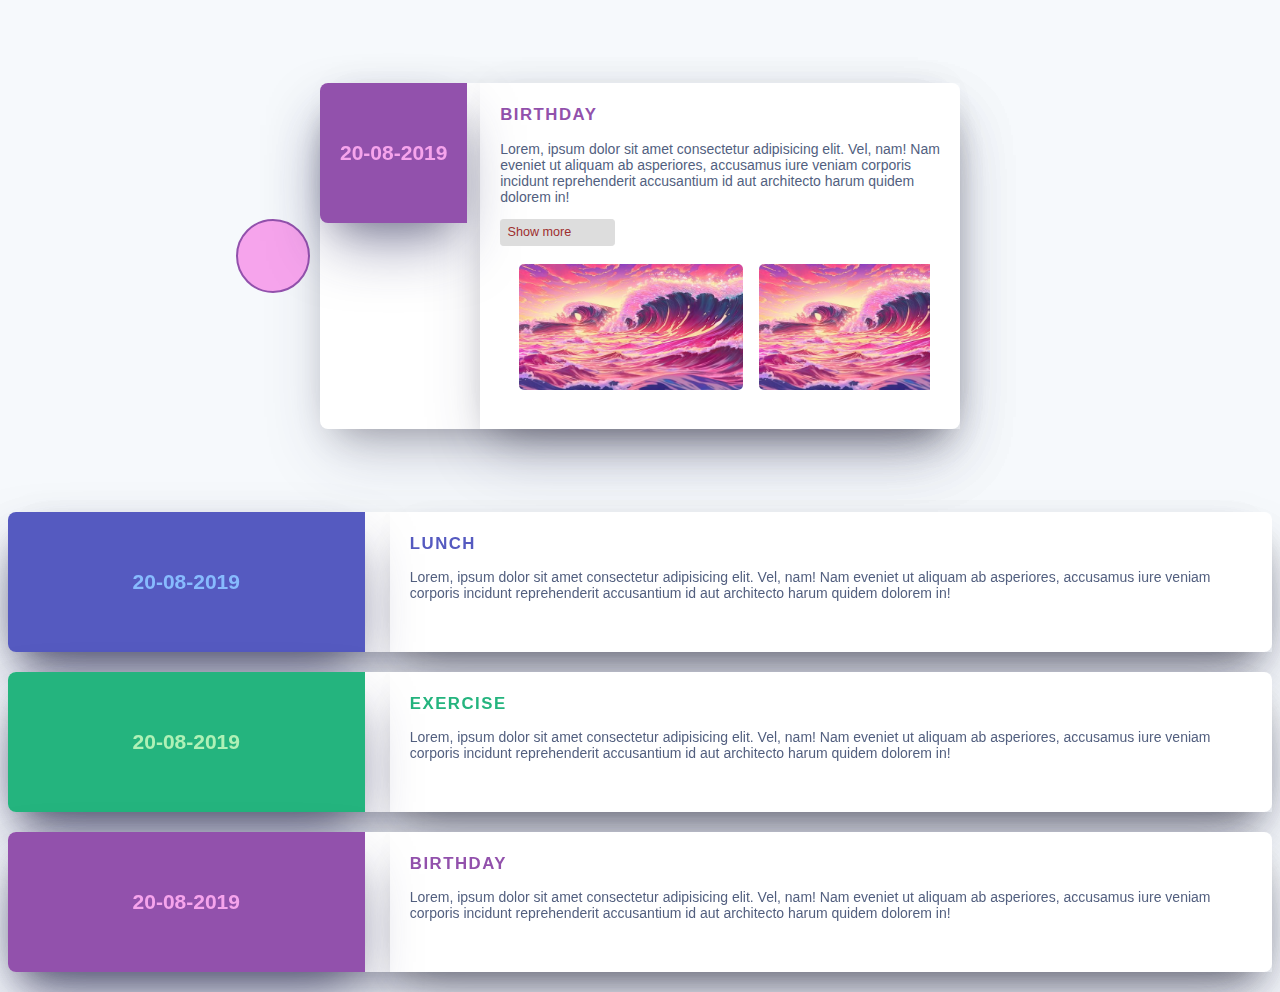
==== commit 27829884: "Merge branch 'sahilgupta245:main' into main" ====
--- a/index.html
+++ b/index.html
@@ -1,249 +1,121 @@
 <!DOCTYPE html>
 <html lang="en">
+<head>
+    <meta charset="UTF-8">
+    <meta http-equiv="X-UA-Compatible" content="IE=edge">
+    <meta name="viewport" content="width=device-width, initial-scale=1.0">
+    <title>Timeline</title>
+    <link rel="stylesheet" href="style.css">
+</head>
+<body>
+<div class="timeline">
+  <div class="timeline__event  animated fadeInUp delay-3s timeline__event--type1">
+    <div class="timeline__event__icon ">
+      <i class="lni-cake"></i>
+      <div class="timeline__event__date">
+        20-08-2019
+      </div>
+    </div>
+    <div class="timeline__event__content ">
+      <div class="timeline__event__title">
+        Birthday
+      </div>
+      <div class="timeline__event__description">
+        <p>Lorem, ipsum dolor sit amet consectetur adipisicing elit. Vel, nam! Nam eveniet ut aliquam ab asperiores, accusamus iure veniam corporis incidunt reprehenderit accusantium id aut architecto harum quidem dolorem in!</p>
+      </div>
 
-    <head>
-        <meta charset="UTF-8">
-        <meta name="viewport" content="width=device-width, initial-scale=1.0">
+      <div class="gallery">
+        <input type="checkbox" class="read-more-state" id="post" />
+        <label for="post" class="read-more-trigger"></label>
+        <div class="read-more-wrap">
 
-        <link rel="stylesheet" href="styles.css">
+          <div class="container">
+           <div class="wrapper">
+            <img src="./banner.jpg" alt="a">
+            <img src="./banner.jpg" alt="a">
+            <img src="./banner.jpg" alt="a">
+            <img src="./banner.jpg" alt="a">
+            <img src="./banner.jpg" alt="a">
+            <img src="./banner.jpg" alt="a">
+            <img src="./banner.jpg" alt="a">
+            <img src="./banner.jpg" alt="a">
+            <img src="./banner.jpg" alt="a">
+            <img src="./banner.jpg" alt="a">
+            <img src="./banner.jpg" alt="a">
+           </div>
+          </div>
+          <img class="read-more-target" src="./banner.jpg" alt="a">
+          <img class="read-more-target" src="./banner.jpg" alt="a">
+          <img class="read-more-target" src="./banner.jpg" alt="a">
+          <img class="read-more-target" src="./banner.jpg" alt="a">
+          <img class="read-more-target" src="./banner.jpg" alt="a">
+        </div>
+      </div>
 
-        <!-- =====BOX ICONS===== -->
-        <link href='https://cdn.jsdelivr.net/npm/boxicons@2.1.4/css/boxicons.min.css' rel='stylesheet'>
+    </div>
+  </div>
+  
+  <!-- this is the 2nd timeline -->
 
-        <title>TechnoVanza</title>
-        <link rel="icon" href="assets/img/icon.png" type="image/icon">
-        <script type="text/javascript" src="https://cdn.jsdelivr.net/npm/@emailjs/browser@3/dist/email.min.js"></script>
-       <script type="text/javascript">
-       (function(){ emailjs.init("deG9ezTSmdJtt90G6");})();</script>
-    
+    </div>
+  </div>
 
-    </head>
+  <div class="timeline__event animated fadeInUp delay-2s timeline__event--type2">
+    <div class="timeline__event__icon">
+      <i class="lni-burger"></i>
+      <div class="timeline__event__date">
+        20-08-2019
+      </div>
+    </div>
+    <div class="timeline__event__content">
+      <div class="timeline__event__title">
+        Lunch
+      </div>
+      <div class="timeline__event__description">
+        <p>Lorem, ipsum dolor sit amet consectetur adipisicing elit. Vel, nam! Nam eveniet ut aliquam ab asperiores, accusamus iure veniam corporis incidunt reprehenderit accusantium id aut architecto harum quidem dolorem in!</p>
+      </div>
+    </div>
+  </div>
+  
+ <!-- this is the 3rd timeline -->
 
+  <div class="timeline__event animated fadeInUp delay-1s timeline__event--type3">
+    <div class="timeline__event__icon">
+      <i class="lni-slim"></i>
+      <div class="timeline__event__date">
+        20-08-2019
+      </div>
+    </div>
+    <div class="timeline__event__content">
+      <div class="timeline__event__title">
+        Exercise
+      </div>
+      <div class="timeline__event__description">
+        <p>Lorem, ipsum dolor sit amet consectetur adipisicing elit. Vel, nam! Nam eveniet ut aliquam ab asperiores, accusamus iure veniam corporis incidunt reprehenderit accusantium id aut architecto harum quidem dolorem in!</p>
+      </div>
 
-    <body>
+    </div>
+  </div>
 
+   <!-- this is the 4th timeline -->
 
-        <section class="wrapper">
-            <div id="stars"></div>
-            <div id="stars2"></div>
-            <div id="stars3"></div>
-        </section>
+  <div class="timeline__event animated fadeInUp timeline__event--type1">
+    <div class="timeline__event__icon">
+      <i class="lni-cake"></i>
+      <div class="timeline__event__date">
+        20-08-2019
+      </div>
+    </div>
+    <div class="timeline__event__content">
+      <div class="timeline__event__title">
+        Birthday
+      </div>
+      <div class="timeline__event__description">
+        <p>Lorem, ipsum dolor sit amet consectetur adipisicing elit. Vel, nam! Nam eveniet ut aliquam ab asperiores, accusamus iure veniam corporis incidunt reprehenderit accusantium id aut architecto harum quidem dolorem in!</p>
+      </div>
+    </div>
+  </div>
 
-
-        <!--===== HEADER =====-->
-        <header class="l-header">
-            <nav class="nav bd-grid">
-                <div>
-                    <a href="#" class="nav__logo">TechnoVanza</a>
-                </div>
-
-                <div class="nav__menu" id="nav-menu">
-                    <ul class="nav__list">
-                        <li class="nav__item"><a href="#home" class="nav__link active"><i class='bx bx-home-alt' ></i></a></li>
-                        <li class="nav__item"><a href="#about" class="nav__link"><i class='bx bxs-info-circle' ></i></a></li>
-                        <li class="nav__item"><a href="#contributors" class="nav__link">Contributors</a></li>
-                        <li class="nav__item"><a href="#contact" class="nav__link">QNA</a></li>
-                    </ul>
-                </div>
-
-                <div class="nav__toggle" id="nav-toggle">
-                    <i class='bx bx-menu'></i>
-                </div>
-
-            </nav>
-        </header>
-
-        <main class="l-main">
-            <!--===== HOME =====-->
-            <section class="home bd-grid" id="home">
-                <div class="home__data">
-                    <h1 class="home__title"><span class="home__title-color">TechnoVanza</span><br></h1>
-
-                    <a href="mailto:TechnoVanza2801@gmail.com" class="button">Contact Us</a>
-                </div>
-
-                <div class="home__social">
-                    <a href="https://www.linkedin.com/in/TechnoVanza/" class="home__social-icon"><i class='bx bxl-linkedin'></i></a>
-                    <a href="https://developers.google.com/profile/u/TechnoVanza" class="home__social-icon"><i class='bx bxl-google'></i></a>
-                    <a href="https://github.com/TechnoVanza" class="home__social-icon"><i class='bx bxl-github' ></i></a>
-                    <a href="https://www.buymeacoffee.com/TechnoVanza" class="home__social-icon"><i class='bx bx-coffee-togo' ></i></a>
-                </div>
-
-                <div class="home__img">
-                    <svg class="home__blob" viewBox="0 0 479 467" xmlns="http://www.w3.org/2000/svg" xmlns:xlink="http://www.w3.org/1999/xlink">
-                        <mask id="mask0" mask-type="alpha">
-                            <path d="M9.19024 145.964C34.0253 76.5814 114.865 54.7299 184.111 29.4823C245.804 6.98884 311.86 -14.9503 370.735 14.143C431.207 44.026 467.948 107.508 477.191 174.311C485.897 237.229 454.931 294.377 416.506 344.954C373.74 401.245 326.068 462.801 255.442 466.189C179.416 469.835 111.552 422.137 65.1576 361.805C17.4835 299.81 -17.1617 219.583 9.19024 145.964Z"/>
-                        </mask>
-                        <g mask="url(#mask0)">
-                            <path d="M9.19024 145.964C34.0253 76.5814 114.865 54.7299 184.111 29.4823C245.804 6.98884 311.86 -14.9503 370.735 14.143C431.207 44.026 467.948 107.508 477.191 174.311C485.897 237.229 454.931 294.377 416.506 344.954C373.74 401.245 326.068 462.801 255.442 466.189C179.416 469.835 111.552 422.137 65.1576 361.805C17.4835 299.81 -17.1617 219.583 9.19024 145.964Z"/>
-                            <image class="home__blob-img" x="50" y="60" href="img/perfil.png"/>
-                        </g>
-                    </svg>
-                </div>
-            </section>
-
-            <!--===== ABOUT =====-->
-            <section class="about section " id="about">
-                <h2 class="section-title">What is TechnoVanza?</h2>
-
-                <div class="about__container bd-grid">
-                    <div class="about__img">
-                        <img src="img/about.jpeg" alt="">
-                    </div>
-                    <div>
-                        <h2 class="about__subtitle">About</h2>
-                        <p class="about__text">"TechnoVanza is the official techno-cultural society of teh MCA department. Managed and and coordinated by the tech enthusiasts for the tech enthusiasts!"</p>           
-                        <br><br>
-                        <h2 class="about__subtitle">Vision</h2>
-                        <p class="about__text">"TechnoVanza aims to engage students in a positive enviournment where they can aim their energy at creating and building. The hardwork is also rewarded with a lot of fun events."</p>           
-                    </div>                                   
-                </div>
-            </section>
-
-
-            <!--===== contributors =====-->
-            <section class="contributors section" id="contributors">
-                <h2 class="section-title">Contributors</h2>
-
-                <div class="contributors__container bd-grid">          
-                    <div>
-                        <h2 class="contributors__subtitle">TechnoVanza is a result of group efforts of many:</h2>
-                        <p class="contributors__text"></p>
-                        <div class="contributors__data">
-                            <div class="contributors__names">
-                                <i class='bx bxl-c-plus-plus contributors__icon'></i>
-                                <span class="contributors__name">C++</span>
-                            </div>
-                            <div class="contributors__bar contributors__cpp">
-
-                            </div>
-                            <div>
-                                <span class="contributors__percentage">5%</span>
-                            </div>
-                        </div>
-                        <div class="contributors__data">
-                            <div class="contributors__names">
-                                <i class='bx bxl-python contributors__icon'></i>
-                                <span class="contributors__name">Python</span>
-                            </div>
-                            <div class="contributors__bar contributors__python">
-                                
-                            </div>
-                            <div>
-                                <span class="contributors__percentage">5%</span>
-                            </div>
-                        </div>
-                        <div class="contributors__data">
-                            <div class="contributors__names">
-                                <i class='bx bx-bar-chart-square contributors__icon' ></i>
-                                <span class="contributors__name">Data Analytics</span>
-                            </div>
-                            <div class="contributors__bar contributors__bar-chart-square">
-                                
-                            </div>
-                            <div>
-                                <span class="contributors__percentage">65%</span>
-                            </div>
-                        </div>
-                        <div class="contributors__data">
-                            <div class="contributors__names">
-                                <i class='bx bxl-android contributors__icon'></i>
-                                <span class="contributors__name">Android</span>
-                            </div>
-                            <div class="contributors__bar contributors__android">
-                                
-                            </div>
-                            <div>
-                                <span class="contributors__percentage">10%</span>
-                            </div>
-                        </div>
-                    </div>
-                    
-                    <div>              
-                        <img src="img/codertea.png" alt="" class="contributors__img">
-                    </div>
-                </div>
-            </section>
-
-            <!--===== kns =====-->
-            <section class="ks section" id="ks">
-                <h2 class="section-title">Gallery</h2>
-
-                <div class="kns__container bd-grid">
-                    <a href="https://github.com/TechnoVanza/Data-Analytics/tree/main/Tableau%20Projects" class="knos__img">
-                        <img src="img/knows1.png" alt="">
-                        <div class="overlay">
-                            <div class="text"><h5>CO2 Emmission Tableau Project</h5><h6> is an Excel-Tableau project where we can analyze CO2-Emmissions per Capita around the globe.</h6></div>
-                          </div>
-                    </a>
-                    <a href="https://github.com/TechnoVanza/Data-Analytics/tree/main/Tableau%20Projects" class="knos__img">
-                        <img src="img/knows2.png" alt="">
-                        <div class="overlay">
-                            <div class="text"><h5>World Happiness Tableau Project</h5><h6>is an Excel-Tableau project where we can analyze Happiness Score with respect to Health, Generosity, Family and Economy.</h6></div>
-                          </div>
-                    </a>
-                    <a href="https://github.com/TechnoVanza/Data-Analytics/tree/main/Excel%20Projects" class="knos__img">
-                        <img src="img/knows3.png" alt="">
-                        <div class="overlay">
-                            <div class="text"><h5>Exam List Excel Project</h5><h6>is an Excel Dashboard Project where we can sort and get the number of students and average points by the students.</h6></div>
-                          </div>
-                    </a>
-                    <a href="" class="knos__img">
-                        <img src="img/knows4.jpg" alt="">
-                        <div class="overlay">
-                            <div class="text">Hello World</div>
-                          </div>
-                    </a>
-                    <a href="" class="knos__img">
-                        <img src="img/knows5.jpg" alt="">
-                        <div class="overlay">
-                            <div class="text">Hello World</div>
-                          </div>
-                    </a>
-                    <a href="" class="knos__img">
-                        <img src="img/knows6.jpg" alt="">
-                        <div class="overlay">
-                            <div class="text">Hello World</div>
-                          </div>
-                    </a>
-                </div>
-            </section>
-
-            <!--===== CONTACT =====-->
-            <section class="contact section" id="contact">
-                <h2 class="section-title">Mention your queries</h2>
-
-                <div class="contact__container bd-grid">
-                    <form class="contact__form" onsubmit="sendEmail(); reset(); return false;">
-                        <input type="text" placeholder="Name" class="contact__input" id="contact_name">
-                        <input type="mail" placeholder="Email" class="contact__input" id="contact_email">
-                        <textarea placeholder="Message" id="contact_message" cols="0" rows="10" class="contact__input"></textarea>
-                        <button type="submit" class="contact__button button" >Send</button>
-                    </form>
-                </div>
-                
-            </section>
-        </main>
-
-        <!--===== FOOTER =====-->
-        <footer class="footer">
-            <p class="footer__title">TechnoVanza</p>
-            <div class="footer__social">
-                <a href="https://www.linkedin.com/in/TechnoVanza/" class="footer__icon"><i class='bx bxl-linkedin-square' ></i></a>
-                <a href="https://www.instagram.com/piyush_gayatri/" class="footer__icon"><i class='bx bxl-instagram' ></i></a>
-                <a href="https://twitter.com/piyush_gayatri" class="footer__icon"><i class='bx bxl-twitter' ></i></a>
-                <a href="https://github.com/TechnoVanza" class="footer__icon"><i class='bx bxl-github' ></i></a>
-                <a href="mailto:TechnoVanza2801@gmail.com" class="footer__icon"><i class='bx bxl-gmail' ></i></a>
-            </div>
-
-            <p class="footer__copy">&#169; Technovanza. All rights reserved</p>
-        </footer>
-
-
-        <!--===== SCROLL REVEAL =====-->
-        <script src="https://unpkg.com/scrollreveal"></script>
-
-        <!--===== MAIN JS =====-->
-        <script src="main.js"></script>
-    </body>
-</html>
+</div>
+</body>
+</html>--- a/style.css
+++ b/style.css
@@ -0,0 +1,274 @@
+html {
+  font-size: 14px;
+}
+
+body {
+  background: #f6f9fc;
+  font-family: "Open Sans", sans-serif;
+  color: #525f7f;
+}
+
+.timeline {
+  display: flex;
+  flex-direction: column;
+  width: 50vw;
+  margin: 5% auto;
+}
+
+.timeline__event {
+  /* background: #fff; */
+  background: #fff;
+  margin-bottom: 20px;
+  position: relative;
+  display: flex;
+  margin: 20px 0;
+  border-radius: 8px;
+  /* box-shadow: 0 30px 60px -12px rgba(50, 50, 93, 0.25), 0 18px 36px -18px rgba(0, 0, 0, 0.3), 0 -12px 36px -8px rgba(0, 0, 0, 0.025); */
+  box-shadow: 0 30px 60px -12px rgba(50, 50, 93, 0.25), 0 18px 36px -18px rgba(0, 0, 0, 0.3), 0 -12px 36px -8px rgba(0, 0, 0, 0.025);
+}
+
+.timeline__event__title {
+  font-size: 1.2rem;
+  line-height: 1.4;
+  text-transform: uppercase;
+  font-weight: 600;
+  color: #9251ac;
+  letter-spacing: 1.5px;
+}
+
+.timeline__event__content {
+  padding: 20px;
+  margin-left: 2%;
+  box-shadow: 0 30px 60px -12px rgba(50, 50, 93, 0.25), 0 18px 36px -18px rgba(0, 0, 0, 0.3), 0 -12px 36px -8px rgba(0, 0, 0, 0.025);
+}
+
+.timeline__event__date {
+  color: #f6a4ec;
+  font-size: 1.5rem;
+  font-weight: 600;
+  white-space: nowrap;
+}
+
+.timeline__event__icon {
+  border-radius: 8px;
+  border-radius: 8px 0 0 8px;
+  background: #9251ac;
+  display: flex;
+  align-items: center;
+  justify-content: center;
+  flex-basis: 40%;
+  font-size: 2rem;
+  color: #9251ac;
+  padding: 20px;
+  height: 100px;
+  box-shadow: 0 30px 60px -12px rgba(42, 42, 98, 0.5), 0 18px 36px -18px rgba(0, 0, 0, 0.3), 0 -12px 36px -8px rgba(0, 0, 0, 0.025);
+  position: sticky;
+  top: 0%;
+}
+
+.timeline__event__icon i {
+  position: absolute;
+  top: 50%;
+  left: -65px;
+  font-size: 2.5rem;
+  transform: translateY(-50%);
+}
+
+.timeline__event__description {
+  flex-basis: 60%;
+}
+
+.timeline__event:after {
+  content: "";
+  width: 2px;
+  height: 100%;
+  background: #9251ac;
+  position: absolute;
+  top: 52%;
+  left: -3.5rem;
+  z-index: -1;
+}
+
+.timeline__event:before {
+  content: "";
+  width: 5rem;
+  height: 5rem;
+  position: absolute;
+  background: #f6a4ec;
+  border-radius: 100%;
+  left: -6rem;
+  top: 50%;
+  transform: translateY(-50%);
+  border: 2px solid #9251ac;
+}
+
+.timeline__event--type2:before {
+  background: #87bbfe;
+  border-color: #555ac0;
+}
+
+.timeline__event--type2:after {
+  background: #555ac0;
+}
+
+.timeline__event--type2 .timeline__event__date {
+  color: #87bbfe;
+}
+
+.timeline__event--type2 .timeline__event__icon {
+  background: #555ac0;
+  color: #555ac0;
+}
+
+.timeline__event--type2 .timeline__event__title {
+  color: #555ac0;
+}
+
+.timeline__event--type3:before {
+  background: #aff1b6;
+  border-color: #24b47e;
+}
+
+.timeline__event--type3:after {
+  background: #24b47e;
+}
+
+.timeline__event--type3 .timeline__event__date {
+  color: #aff1b6;
+}
+
+.timeline__event--type3 .timeline__event__icon {
+  background: #24b47e;
+  color: #24b47e;
+}
+
+.timeline__event--type3 .timeline__event__title {
+  color: #24b47e;
+}
+
+.timeline__event:last-child:after {
+  content: none;
+}
+
+@media (max-width: 786px) {
+  .timeline__event {
+    flex-direction: column;
+    width: 70vw;
+  }
+
+  .timeline__event__icon {
+    border-radius: 4px;
+  }
+
+  .timeline__event__content {
+    margin-top: 2%;
+  }
+}
+
+.gallery{
+  display: flex;
+  flex-direction: column;
+}
+
+img{
+  height: 9em;
+  aspect-ratio: 16/9;
+  margin: 2%;
+  border-radius: 5px;
+}
+.read-more-state {
+  display: none;
+}
+
+.read-more-target {
+  opacity: 0;
+  display: none;
+  max-height: 0;
+  font-size: 0;
+  transition: .25s ease;
+}
+
+.read-more-wrap{
+  display: flex;
+  flex-wrap: wrap;
+  align-items: center;
+  justify-content: space-around;
+}
+
+.read-more-state:checked ~ .read-more-wrap .read-more-target {
+  opacity: 1;
+  display: block;
+  font-size: inherit;
+  max-height: 999em;
+}
+
+.read-more-state ~ .read-more-trigger:before {
+  content: 'Show more';
+}
+
+.read-more-state:checked ~ .read-more-trigger:before {
+  content: 'Show less';
+}
+
+.read-more-trigger {
+  cursor: pointer;
+  padding: 0 .5em;
+  color: #9d2e2e;
+  background: #ddd;
+  font-size: .9em;
+  line-height: 2;
+  border: 1px solid #ddd;
+  border-radius: .25em;
+  width: 100px;
+  position: sticky;
+  top: 5%;
+  right: -100%;
+}
+
+.container{
+  display: block;
+  /* width: 500px; */
+  overflow: hidden;
+  border: 10px solid #ffffff;
+  border-radius: 8px;
+}
+
+/*Area of images*/
+.wrapper{
+  width: 100%;
+  display: flex;
+  animation: slide 16s infinite;
+}
+
+.wrapper > img{
+  width: 100%;
+}
+
+
+/*Animation activated by keyframes*/
+@keyframes slide{
+  0%{
+      transform: translateX(0);
+  }
+  25%{
+      transform: translateX(0);
+  }
+  30%{
+      transform: translateX(-100%);
+  }
+  50%{
+      transform: translateX(-100%);
+  }
+  55%{
+      transform: translateX(-200%);
+  }
+  75%{
+      transform: translateX(-200%);
+  }
+  80%{
+      transform: translateX(-300%);
+  }
+  100%{
+      transform: translateX(-300%);
+  }
+ }
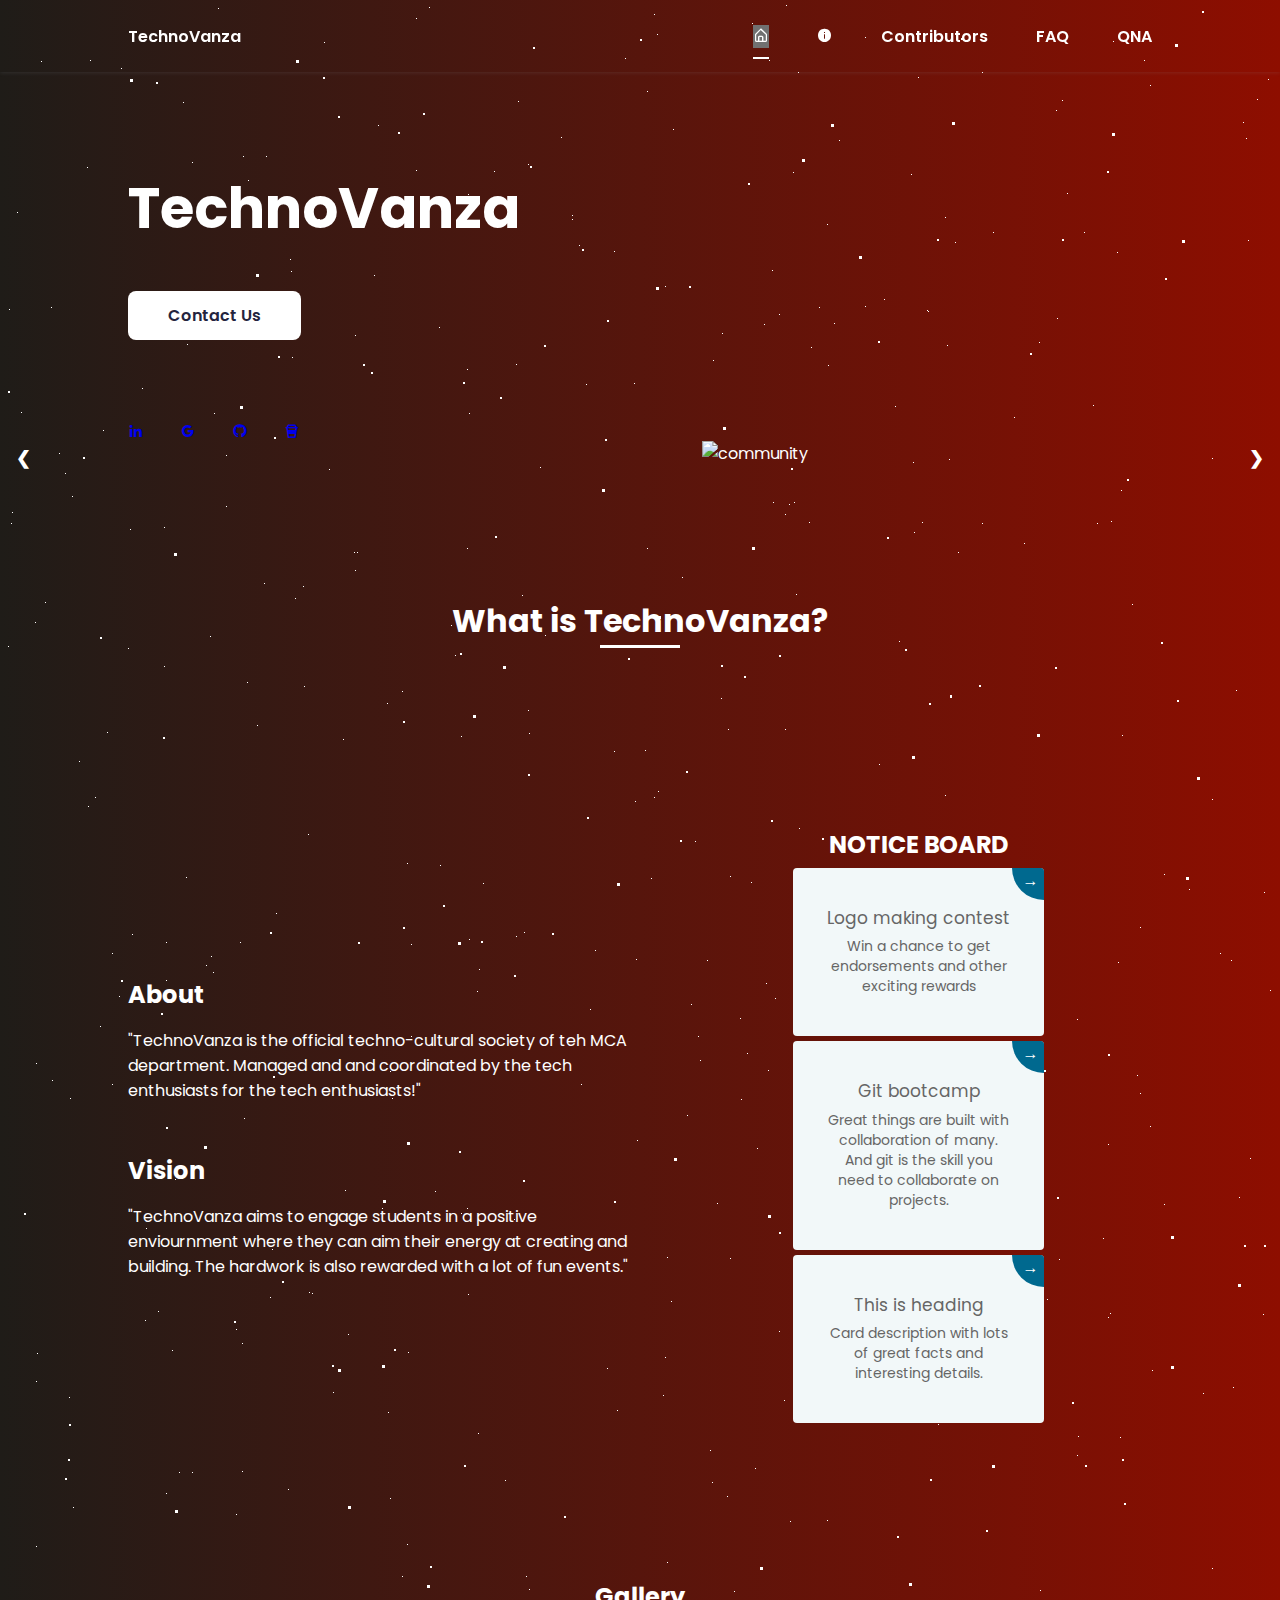
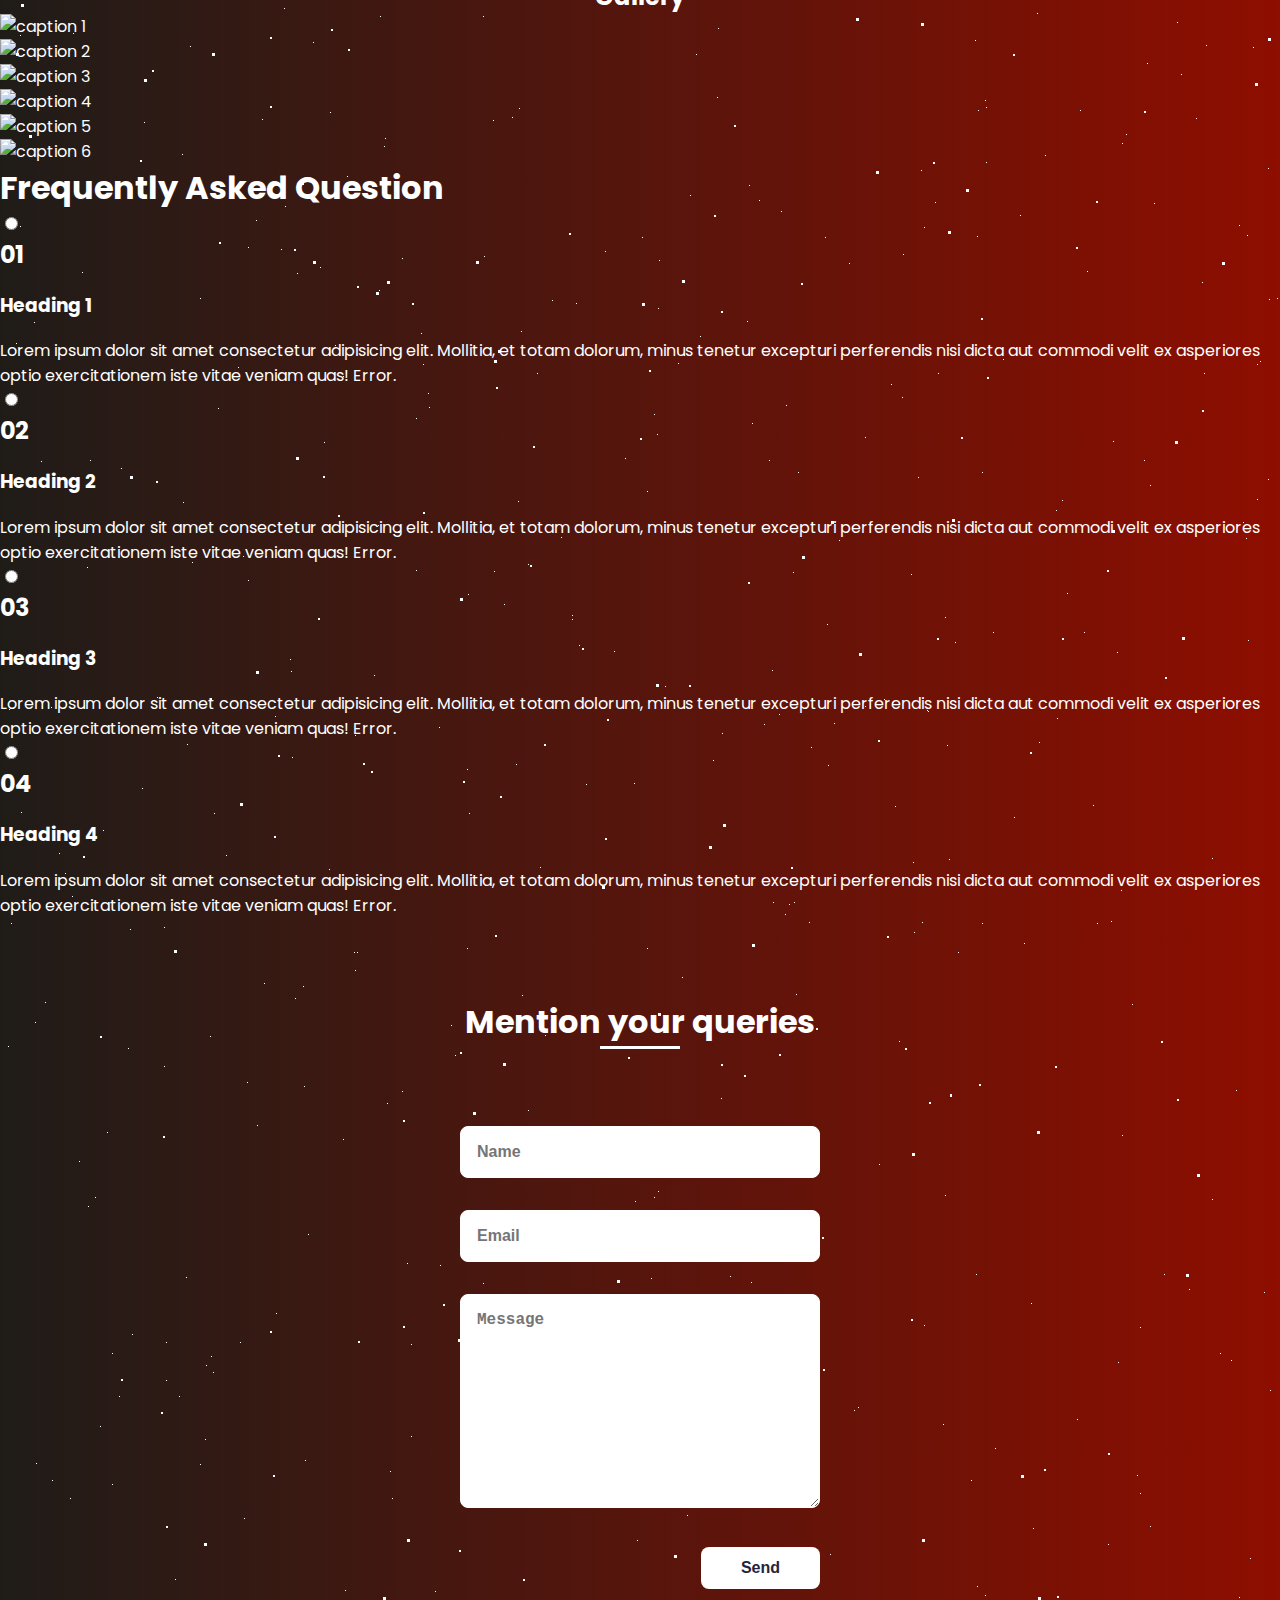
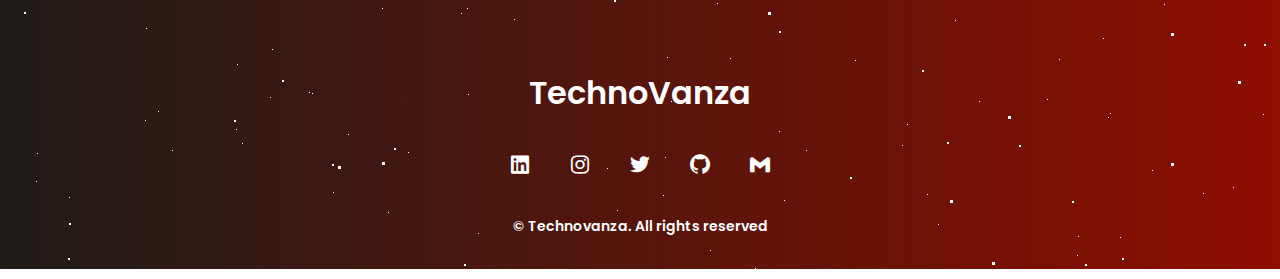
==== commit b6c2dad9: "Merge branch 'main' of https://github.com/TheTechnoVanza/TechnoVanza_website" ====
--- a/index.html
+++ b/index.html
@@ -1,121 +1,386 @@
 <!DOCTYPE html>
 <html lang="en">
-<head>
-    <meta charset="UTF-8">
-    <meta http-equiv="X-UA-Compatible" content="IE=edge">
-    <meta name="viewport" content="width=device-width, initial-scale=1.0">
-    <title>Timeline</title>
-    <link rel="stylesheet" href="style.css">
-</head>
-<body>
-<div class="timeline">
-  <div class="timeline__event  animated fadeInUp delay-3s timeline__event--type1">
-    <div class="timeline__event__icon ">
-      <i class="lni-cake"></i>
-      <div class="timeline__event__date">
-        20-08-2019
-      </div>
-    </div>
-    <div class="timeline__event__content ">
-      <div class="timeline__event__title">
-        Birthday
-      </div>
-      <div class="timeline__event__description">
-        <p>Lorem, ipsum dolor sit amet consectetur adipisicing elit. Vel, nam! Nam eveniet ut aliquam ab asperiores, accusamus iure veniam corporis incidunt reprehenderit accusantium id aut architecto harum quidem dolorem in!</p>
-      </div>
-
-      <div class="gallery">
-        <input type="checkbox" class="read-more-state" id="post" />
-        <label for="post" class="read-more-trigger"></label>
-        <div class="read-more-wrap">
-
-          <div class="container">
-           <div class="wrapper">
-            <img src="./banner.jpg" alt="a">
-            <img src="./banner.jpg" alt="a">
-            <img src="./banner.jpg" alt="a">
-            <img src="./banner.jpg" alt="a">
-            <img src="./banner.jpg" alt="a">
-            <img src="./banner.jpg" alt="a">
-            <img src="./banner.jpg" alt="a">
-            <img src="./banner.jpg" alt="a">
-            <img src="./banner.jpg" alt="a">
-            <img src="./banner.jpg" alt="a">
-            <img src="./banner.jpg" alt="a">
-           </div>
-          </div>
-          <img class="read-more-target" src="./banner.jpg" alt="a">
-          <img class="read-more-target" src="./banner.jpg" alt="a">
-          <img class="read-more-target" src="./banner.jpg" alt="a">
-          <img class="read-more-target" src="./banner.jpg" alt="a">
-          <img class="read-more-target" src="./banner.jpg" alt="a">
-        </div>
-      </div>
-
-    </div>
-  </div>
-  
-  <!-- this is the 2nd timeline -->
-
-    </div>
-  </div>
-
-  <div class="timeline__event animated fadeInUp delay-2s timeline__event--type2">
-    <div class="timeline__event__icon">
-      <i class="lni-burger"></i>
-      <div class="timeline__event__date">
-        20-08-2019
-      </div>
-    </div>
-    <div class="timeline__event__content">
-      <div class="timeline__event__title">
-        Lunch
-      </div>
-      <div class="timeline__event__description">
-        <p>Lorem, ipsum dolor sit amet consectetur adipisicing elit. Vel, nam! Nam eveniet ut aliquam ab asperiores, accusamus iure veniam corporis incidunt reprehenderit accusantium id aut architecto harum quidem dolorem in!</p>
-      </div>
-    </div>
-  </div>
-  
- <!-- this is the 3rd timeline -->
-
-  <div class="timeline__event animated fadeInUp delay-1s timeline__event--type3">
-    <div class="timeline__event__icon">
-      <i class="lni-slim"></i>
-      <div class="timeline__event__date">
-        20-08-2019
-      </div>
-    </div>
-    <div class="timeline__event__content">
-      <div class="timeline__event__title">
-        Exercise
-      </div>
-      <div class="timeline__event__description">
-        <p>Lorem, ipsum dolor sit amet consectetur adipisicing elit. Vel, nam! Nam eveniet ut aliquam ab asperiores, accusamus iure veniam corporis incidunt reprehenderit accusantium id aut architecto harum quidem dolorem in!</p>
-      </div>
-
-    </div>
-  </div>
-
-   <!-- this is the 4th timeline -->
-
-  <div class="timeline__event animated fadeInUp timeline__event--type1">
-    <div class="timeline__event__icon">
-      <i class="lni-cake"></i>
-      <div class="timeline__event__date">
-        20-08-2019
-      </div>
-    </div>
-    <div class="timeline__event__content">
-      <div class="timeline__event__title">
-        Birthday
-      </div>
-      <div class="timeline__event__description">
-        <p>Lorem, ipsum dolor sit amet consectetur adipisicing elit. Vel, nam! Nam eveniet ut aliquam ab asperiores, accusamus iure veniam corporis incidunt reprehenderit accusantium id aut architecto harum quidem dolorem in!</p>
-      </div>
-    </div>
-  </div>
-
+
+    <head>
+        <meta charset="UTF-8">
+        <meta name="viewport" content="width=device-width, initial-scale=1.0">
+
+        <link rel="stylesheet" href="styles.css">
+        <!-- =====  Slick theme min css ===== -->
+
+        <!-- CSS -->
+          <!-- accordian -->
+          <link rel="stylesheet" href="css/acc.css">
+          <link rel="stylesheet" href="css/gallery.css" />
+
+        <script src="index.js"></script> 
+
+        <!-- =====BOX ICONS===== -->
+        <link href='https://cdn.jsdelivr.net/npm/boxicons@2.1.4/css/boxicons.min.css' rel='stylesheet'>
+
+        <title>.technovanza</title>
+        <link rel="icon" href="assets/img/icon.png" type="image/icon">
+        <script type="text/javascript" src="https://cdn.jsdelivr.net/npm/@emailjs/browser@3/dist/email.min.js"></script>
+       <script type="text/javascript">
+       (function(){ emailjs.init("deG9ezTSmdJtt90G6");})();</script>
+    
+
+    </head>
+
+
+    <body>
+
+
+        <section class="wrapper">
+            <div id="stars"></div>
+            <div id="stars2"></div>
+            <div id="stars3"></div>
+        </section>
+
+
+        <!--===== HEADER =====-->
+        <header class="l-header">
+            <nav class="nav bd-grid">
+                <div>
+                    <a href="#" class="nav__logo">TechnoVanza</a>
+                </div>
+
+                <div class="nav__menu" id="nav-menu">
+                    <ul class="nav__list">
+                        <li class="nav__item"><a href="#home" class="nav__link active"><i class='bx bx-home-alt' ></i></a></li>
+                        <li class="nav__item"><a href="#about" class="nav__link"><i class='bx bxs-info-circle' ></i></a></li>
+                        <li class="nav__item"><a href="#contributors" class="nav__link">Contributors</a></li>
+                        <li class="nav__item"><a href="#faq" class="nav__link">FAQ</a></li>
+                        <li class="nav__item"><a href="#contact" class="nav__link">QNA</a></li>
+                    </ul>
+                </div>
+
+                <div class="nav__toggle" id="nav-toggle">
+                    <i class='bx bx-menu'></i>
+                </div>
+
+            </nav>
+        </header>
+
+        <main class="l-main">
+            <!--===== HOME =====-->
+            <section class="home bd-grid" id="home">
+                <div class="home__data">
+                    <h1 class="home__title"><span class="home__title-color">TechnoVanza</span><br></h1>
+
+                    <a href="mailto:TechnoVanza2801@gmail.com" class="button">Contact Us</a>
+                </div>
+
+                <div class="home__social">
+                    <a href="https://www.linkedin.com/in/TechnoVanza/" class="home__social-icon"><i class='bx bxl-linkedin'></i></a>
+                    <a href="https://developers.google.com/profile/u/TechnoVanza" class="home__social-icon"><i class='bx bxl-google'></i></a>
+                    <a href="https://github.com/TechnoVanza" class="home__social-icon"><i class='bx bxl-github' ></i></a>
+                    <a href="https://www.buymeacoffee.com/TechnoVanza" class="home__social-icon"><i class='bx bx-coffee-togo' ></i></a>
+                </div>
+
+                <div class="home__img">
+                    <img src="img/flame-team-working-together-on-a-website-design.gif" alt="community">
+                </div>
+            </section>
+
+            <!--===== ABOUT =====-->
+            <section class="about section " id="about">
+                <h2 class="section-title">What is TechnoVanza?</h2>
+
+                <div class="about__container bd-grid">
+                    <div>
+                        <h2 class="about__subtitle">About</h2>
+                        <p class="about__text">"TechnoVanza is the official techno-cultural society of teh MCA department. Managed and and coordinated by the tech enthusiasts for the tech enthusiasts!"</p>           
+                        <br><br>
+                        <h2 class="about__subtitle">Vision</h2>
+                        <p class="about__text">"TechnoVanza aims to engage students in a positive enviournment where they can aim their energy at creating and building. The hardwork is also rewarded with a lot of fun events."</p>           
+                    </div>    
+
+ 
+                    <div class="notice">
+                        <h2 class="notice-title">NOTICE BOARD</h2>
+                        <div class="card">
+                            <a class="card1" href="#">
+                            <p>Logo making contest</p>
+                            <p class="small">Win a chance to get endorsements and other exciting rewards</p>
+                            <div class="go-corner" href="#">
+                            <div class="go-arrow">
+                                    →
+                            </div>
+                            </div>
+                        </a>
+                        </div>
+
+
+                        <div class="card">
+                            <a class="card1" href="#">
+                            <p>Git bootcamp</p>
+                            <p class="small">Great things are built with collaboration of many. And git is the skill you need to collaborate on projects.</p>
+                            <div class="go-corner" href="#">
+                                <div class="go-arrow">
+                                    →
+                                </div>
+                            </div>
+                            </a>
+                        </div>
+                            
+
+                        <div class="card">
+                            <a class="card1" href="#">
+                            <p>This is heading</p>
+                            <p class="small">Card description with lots of great facts and interesting details.</p>
+                            <div class="go-corner" href="#">
+                                <div class="go-arrow">
+                                    →
+                                </div>
+                            </div>
+                            </a>
+                        </div>
+
+
+                    </div>                               
+    
+                </div>
+            </section>
+
+
+            <!--===== contributors =====-->
+            <!--===== Gallery =====-->
+
+            <h2 style="text-align:center"> Gallery</h2>
+
+<div class="gallery ">
+    <div class="wrapper">
+  <div class="mySlides">
+    <div class="numbertext">1 / 6</div>
+    <img src="https://images.unsplash.com/photo-1575936123452-b67c3203c357?ixlib=rb-4.0.3&ixid=MnwxMjA3fDB8MHxzZWFyY2h8Mnx8aW1hZ2V8ZW58MHx8MHx8&auto=format&fit=crop&w=500&q=60" style="width:100%">
+  </div>
+
+  <div class="mySlides">
+    <div class="numbertext">2 / 6</div>
+    <img src="https://images.unsplash.com/photo-1488372759477-a7f4aa078cb6?ixlib=rb-4.0.3&ixid=MnwxMjA3fDB8MHxwaG90by1wYWdlfHx8fGVufDB8fHx8&auto=format&fit=crop&w=1170&q=80" style="width:100%">
+  </div>
+
+  <div class="mySlides">
+    <div class="numbertext">3 / 6</div>
+    <img src="https://images.unsplash.com/photo-1517329782449-810562a4ec2f?ixlib=rb-4.0.3&ixid=MnwxMjA3fDB8MHxwaG90by1wYWdlfHx8fGVufDB8fHx8&auto=format&fit=crop&w=1163&q=80" style="width:100%">
+  </div>
+    
+  <div class="mySlides">
+    <div class="numbertext">4 / 6</div>
+    <img src="https://plus.unsplash.com/premium_photo-1676550886096-bfc64aae1e2a?ixlib=rb-4.0.3&ixid=MnwxMjA3fDB8MHxwaG90by1wYWdlfHx8fGVufDB8fHx8&auto=format&fit=crop&w=1170&q=80" style="width:100%">
+  </div>
+
+  <div class="mySlides">
+    <div class="numbertext">5 / 6</div>
+    <img src="https://images.unsplash.com/photo-1680963551392-f17f6d9eca71?ixlib=rb-4.0.3&ixid=MnwxMjA3fDB8MHxwaG90by1wYWdlfHx8fGVufDB8fHx8&auto=format&fit=crop&w=387&q=80" style="width:100%">
+  </div>
+    
+  <div class="mySlides">
+    <div class="numbertext">6 / 6</div>
+    <img src="https://images.unsplash.com/photo-1680965075898-39e6c2db33a8?ixlib=rb-4.0.3&ixid=MnwxMjA3fDB8MHxwaG90by1wYWdlfHx8fGVufDB8fHx8&auto=format&fit=crop&w=464&q=80" style="width:100%">
+  </div>
+    
+  <a class="prev" onclick="plusSlides(-1)">❮</a>
+  <a class="next" onclick="plusSlides(1)">❯</a>
+
+  <div class="caption-container">
+    <p id="caption"></p>
+  </div>
+
+  <div class="row">
+    <div class="column">
+      <img class="demo cursor" src="https://images.unsplash.com/photo-1575936123452-b67c3203c357?ixlib=rb-4.0.3&ixid=MnwxMjA3fDB8MHxzZWFyY2h8Mnx8aW1hZ2V8ZW58MHx8MHx8&auto=format&fit=crop&w=500&q=60"style="width:100%" onclick="currentSlide(1)" alt="caption 1">
+    </div>
+    <div class="column">
+      <img class="demo cursor" src="https://images.unsplash.com/photo-1488372759477-a7f4aa078cb6?ixlib=rb-4.0.3&ixid=MnwxMjA3fDB8MHxwaG90by1wYWdlfHx8fGVufDB8fHx8&auto=format&fit=crop&w=1170&q=80" style="width:100%" onclick="currentSlide(2)" alt="caption 2">
+    </div>
+    <div class="column">
+      <img class="demo cursor"src="https://images.unsplash.com/photo-1517329782449-810562a4ec2f?ixlib=rb-4.0.3&ixid=MnwxMjA3fDB8MHxwaG90by1wYWdlfHx8fGVufDB8fHx8&auto=format&fit=crop&w=1163&q=80" 
+      style="width:100%" onclick="currentSlide(3)" alt="caption 3">
+    </div>
+    <div class="column">
+      <img class="demo cursor" src="https://plus.unsplash.com/premium_photo-1676550886096-bfc64aae1e2a?ixlib=rb-4.0.3&ixid=MnwxMjA3fDB8MHxwaG90by1wYWdlfHx8fGVufDB8fHx8&auto=format&fit=crop&w=1170&q=80" style="width:100%" onclick="currentSlide(4)" alt="caption 4">
+    </div>
+    <div class="column">
+      <img class="demo cursor" src="https://images.unsplash.com/photo-1681020172771-c73c737f66d6?ixlib=rb-4.0.3&ixid=MnwxMjA3fDB8MHxwaG90by1wYWdlfHx8fGVufDB8fHx8&auto=format&fit=crop&w=387&q=80" style="width:100%" onclick="currentSlide(5)" alt="caption 5">
+    </div>    
+    <div class="column">
+      <img class="demo cursor" src="https://images.unsplash.com/photo-1680965075898-39e6c2db33a8?ixlib=rb-4.0.3&ixid=MnwxMjA3fDB8MHxwaG90by1wYWdlfHx8fGVufDB8fHx8&auto=format&fit=crop&w=464&q=80" style="width:100%" onclick="currentSlide(6)" alt="caption 6" >
+    </div>
+   
+  </div>
 </div>
-</body>
-</html>+</div>
+
+            
+
+            <!-- Slideshow container -->
+ <!-- <section class="gallery section " id="gallery">  
+  <h2 class="section-title">Gallery</h2>          
+<div class="slideshow-container">
+
+  <div class="mySlides fade">
+    <div class="numbertext">1 / 3</div>
+    <img src="https://images.unsplash.com/photo-1575936123452-b67c3203c357?ixlib=rb-4.0.3&ixid=MnwxMjA3fDB8MHxzZWFyY2h8Mnx8aW1hZ2V8ZW58MHx8MHx8&auto=format&fit=crop&w=500&q=60" style="width:100%">
+    <div class="text">Here will be caption One</div>
+  </div>
+
+  <div class="mySlides fade">
+    <div class="numbertext">2 / 3</div>
+    <img src="https://images.unsplash.com/photo-1488372759477-a7f4aa078cb6?ixlib=rb-4.0.3&ixid=MnwxMjA3fDB8MHxwaG90by1wYWdlfHx8fGVufDB8fHx8&auto=format&fit=crop&w=1170&q=80" style="width:100%">
+    <div class="text">Here will be caption Two</div>
+  </div>
+
+  <div class="mySlides fade">
+    <div class="numbertext">3 / 3</div>
+    <img src="https://images.unsplash.com/photo-1517329782449-810562a4ec2f?ixlib=rb-4.0.3&ixid=MnwxMjA3fDB8MHxwaG90by1wYWdlfHx8fGVufDB8fHx8&auto=format&fit=crop&w=1163&q=80" style="width:100%">
+    <div class="text">Here will be caption Three</div>
+  </div>
+
+  Next and previous buttons
+  <a class="prev" onclick="plusSlides(-1)">&#10094;</a>
+  <a class="next" onclick="plusSlides(1)">&#10095;</a>
+</div>
+<br>
+<div style="text-align:center">
+  <span class="dot" onclick="currentSlide(1)"></span>
+  <span class="dot" onclick="currentSlide(2)"></span>
+  <span class="dot" onclick="currentSlide(3)"></span>
+</div>
+</section>
+
+
+
+
+
+            <!--===== kns =====-->
+            <!--===== FAQ =====-->
+              <section class="faq" id="faq">
+                <div class="container">
+                  <h1>Frequently Asked Question</h1>
+                  <div class="tab">
+                      <input type="radio" name="acc" id="acc1">
+                      <label for="acc1">
+                          <h2>01</h2>
+                          <h3>Heading 1</h3>
+                      </label>
+                      <div class="content">
+                          <p>Lorem ipsum dolor sit amet consectetur adipisicing elit. Mollitia, et totam dolorum, minus tenetur excepturi perferendis nisi dicta aut commodi velit ex asperiores optio exercitationem iste vitae veniam quas! Error.</p>
+                          
+                      </div>
+                  </div>
+                  <div class="tab">
+                      <input type="radio" name="acc" id="acc2">
+                      <label for="acc2">
+                          <h2>02</h2>
+                          <h3>Heading 2</h3>
+                      </label>
+                      <div class="content">
+                          <p>Lorem ipsum dolor sit amet consectetur adipisicing elit. Mollitia, et totam dolorum, minus tenetur excepturi perferendis nisi dicta aut commodi velit ex asperiores optio exercitationem iste vitae veniam quas! Error.</p>
+                          
+                      </div>
+                  </div>
+                  <div class="tab">
+                      <input type="radio" name="acc" id="acc3">
+                      <label for="acc3">
+                          <h2>03</h2>
+                          <h3>Heading 3</h3>
+                      </label>
+                      <div class="content">
+                          <p>Lorem ipsum dolor sit amet consectetur adipisicing elit. Mollitia, et totam dolorum, minus tenetur excepturi perferendis nisi dicta aut commodi velit ex asperiores optio exercitationem iste vitae veniam quas! Error.</p>
+                          
+                      </div>
+                  </div>
+                  <div class="tab">
+                      <input type="radio" name="acc" id="acc4">
+                      <label for="acc4">
+                          <h2>04</h2>
+                          <h3>Heading 4</h3>
+                      </label>
+                      <div class="content">
+                          <p>Lorem ipsum dolor sit amet consectetur adipisicing elit. Mollitia, et totam dolorum, minus tenetur excepturi perferendis nisi dicta aut commodi velit ex asperiores optio exercitationem iste vitae veniam quas! Error.</p>
+                          
+                      </div>
+                  </div>
+              </div>
+              </section>
+            <!--===== CONTACT =====-->
+            <section class="contact section" id="contact">
+                <h2 class="section-title">Mention your queries</h2>
+
+                <div class="contact__container bd-grid">
+                    <form class="contact__form" onsubmit="sendEmail(); reset(); return false;">
+                        <input type="text" placeholder="Name" class="contact__input" id="contact_name">
+                        <input type="mail" placeholder="Email" class="contact__input" id="contact_email">
+                        <textarea placeholder="Message" id="contact_message" cols="0" rows="10" class="contact__input"></textarea>
+                        <button type="submit" class="contact__button button" >Send</button>
+                    </form>
+                </div>
+            
+            </section>
+        </main>
+
+        <!--===== FOOTER =====-->
+        <footer class="footer">
+            <p class="footer__title">TechnoVanza</p>
+            <div class="footer__social">
+                <a href="https://www.linkedin.com/in/TechnoVanza/" class="footer__icon"><i class='bx bxl-linkedin-square' ></i></a>
+                <a href="https://www.instagram.com/piyush_gayatri/" class="footer__icon"><i class='bx bxl-instagram' ></i></a>
+                <a href="https://twitter.com/piyush_gayatri" class="footer__icon"><i class='bx bxl-twitter' ></i></a>
+                <a href="https://github.com/TechnoVanza" class="footer__icon"><i class='bx bxl-github' ></i></a>
+                <a href="mailto:TechnoVanza2801@gmail.com" class="footer__icon"><i class='bx bxl-gmail' ></i></a>
+            </div>
+
+            <p class="footer__copy">&#169; Technovanza. All rights reserved</p>
+        </footer>
+
+       
+        <!-- Gallery -->
+        <script src="js/gallery.js"></script>
+
+
+        <!--===== SCROLL REVEAL =====-->
+        <script src="https://unpkg.com/scrollreveal"></script>
+
+        <!--===== MAIN JS =====-->
+        <script src="main.js"></script>
+            <!--===== JQUERY =====-->
+            <script src="https://ajax.googleapis.com/ajax/libs/jquery/3.6.3/jquery.min.js"></script>
+            <!--===== Slick Slider =====-->
+            <script src="https://cdnjs.cloudflare.com/ajax/libs/slick-carousel/1.8.1/slick.min.js" 
+            integrity="sha512-XtmMtDEcNz2j7ekrtHvOVR4iwwaD6o/FUJe6+Zq+HgcCsk3kj4uSQQR8weQ2QVj1o0Pk6PwYLohm206ZzNfubg==" 
+            crossorigin="anonymous" referrerpolicy="no-referrer"></script>
+            <script>
+                $('.slider').slick({
+                centerMode: true,
+                centerPadding: '60px',
+                slidesToShow: 3,
+                responsive: [
+                    {
+                    breakpoint: 768,
+                    settings: {
+                        arrows: false,
+                        centerMode: true,
+                        centerPadding: '40px',
+                        slidesToShow: 3
+                    }
+                    },
+                    {
+                    breakpoint: 480,
+                    settings: {
+                        arrows: false,
+                        centerMode: true,
+                        centerPadding: '40px',
+                        slidesToShow: 1
+                    }
+                    }
+                ]
+                });
+            </script>
+
+
+
+
+    </body>
+</html>
--- a/styles.css
+++ b/styles.css
@@ -0,0 +1,1377 @@
+/*===== GOOGLE FONTS =====*/
+@import url("https://fonts.googleapis.com/css2?family=Poppins:wght@400;600;700&display=swap");
+/*===== VARIABLES CSS =====*/
+:root {
+  --header-height: 3rem;
+  background: #8f0e00;  /* fallback for old browsers */
+  background: -webkit-linear-gradient(to right, #1F1C18, #8E0E00);  /* Chrome 10-25, Safari 5.1-6 */
+  background: linear-gradient(to right, #1F1C18, #8E0E00); /* W3C, IE 10+/ Edge, Firefox 16+, Chrome 26+, Opera 12+, Safari 7+ */
+  
+  --font-semi: 600;
+  /*===== Colores =====*/
+  /*Purple 260 - Red 355 - Blue 224 - Pink 340*/
+  /* HSL color mode */
+  --hue-color: 218;
+  --first-color: hsl(var(--hue-color), 100%, 100%);
+  --second-color: hsl(var(--hue-color), 100%, 100%);
+  /*===== Fuente y tipografia =====*/
+  --body-font: 'Poppins', sans-serif;
+  --big-font-size: 2rem;
+  --h2-font-size: 1.25rem;
+  --normal-font-size: .938rem;
+  --smaller-font-size: .75rem;
+  /*===== Margins =====*/
+  --mb-2: 1rem;
+  --mb-4: 2rem;
+  --mb-5: 2.5rem;
+  --mb-6: 3rem;
+  /*===== z index =====*/
+  --z-back: -10;
+  --z-fixed: 100;
+}
+
+@media screen and (min-width: 968px) {
+  :root {
+    --big-font-size: 3.5rem;
+    --h2-font-size: 2rem;
+    --normal-font-size: 1rem;
+    --smaller-font-size: .875rem;
+  }
+}
+
+/*===== BASE =====*/
+*, ::before, ::after {
+  box-sizing: border-box;
+}
+
+html {
+  scroll-behavior: smooth;
+}
+
+body {
+  margin: var(--header-height) 0 0 0;
+  font-family: var(--body-font);
+  font-size: var(--normal-font-size);
+  color: var(--second-color);
+}
+
+h1, h2, p {
+  margin: 0;
+}
+
+ul {
+  margin: 0;
+  padding: 0;
+  list-style: none;
+}
+
+a {
+  text-decoration: none;
+}
+
+img {
+  max-width: 100%;
+  height: auto;
+  display: block;
+}
+
+/*===== CLASS CSS ===== */
+.section-title {
+  position: relative;
+  font-size: var(--h2-font-size);
+  color: var(--first-color);
+  margin-top: var(--mb-2);
+  margin-bottom: var(--mb-4);
+  text-align: center;
+}
+
+.section-title::after {
+  position: absolute;
+  content: '';
+  width: 64px;
+  height: 0.18rem;
+  left: 0;
+  right: 0;
+  margin: auto;
+  top: 2rem;
+  background-color: var(--first-color);
+}
+
+.section {
+  padding-top: 3rem;
+  padding-bottom: 2rem;
+}
+
+/*===== LAYOUT =====*/
+.bd-grid {
+  max-width: 1024px;
+  display: grid;
+  margin-left: var(--mb-2);
+  margin-right: var(--mb-2);
+}
+
+.l-header {
+  width: 100%;
+  position: fixed;
+  top: 0;
+  left: 0;
+  z-index: var(--z-fixed);
+  background-color:linear-gradient(90deg, rgba(15,12,41,1) 0%, rgba(48,43,99,1) 35%, rgba(36,36,62,1) 100%);
+  box-shadow: 0 1px 4px rgba(146, 161, 176, 0.15);
+}
+
+/*===== NAV =====*/
+.nav {
+  height: var(--header-height);
+  display: flex;
+  justify-content: space-between;
+  align-items: center;
+  font-weight: var(--font-semi);
+}
+
+@media screen and (max-width: 767px) {
+  .nav__menu {
+    position: fixed;
+    top: var(--header-height);
+    right: -100%;
+    width: 50%;
+    height: 100%;
+    padding: 2rem;
+    background-image: linear-gradient( 135deg, #3B2667 10%, #BC78EC 100%);
+    transition: .5s;
+  }
+}
+
+.nav__item {
+  margin-bottom: var(--mb-4);
+}
+
+.nav__link {
+  position: relative;
+  color: #fff;
+}
+
+.nav__link:hover {
+  position: relative;
+}
+
+.nav__link:hover::after {
+  position: absolute;
+  content: '';
+  width: 100%;
+  height: 0.18rem;
+  left: 0;
+  top: 2rem;
+  background-color: var(--first-color);
+}
+
+.nav__logo {
+  color: var(--second-color);
+}
+
+.nav__toggle {
+  color: var(--second-color);
+  font-size: 1.5rem;
+  cursor: pointer;
+}
+
+/*Active menu*/
+.active::after {
+  position: absolute;
+  content: '';
+  width: 100%;
+  height: 0.18rem;
+  left: 0;
+  top: 2rem;
+  background-color: var(--first-color);
+}
+
+/*=== Show menu ===*/
+.show {
+  right: 0;
+}
+
+/*===== HOME =====*/
+
+.home {
+  position: relative;
+  row-gap: 5rem;
+  padding: 4rem 0 5rem;
+}
+
+.home__data {
+  align-self: center;
+}
+
+.home__title {
+  font-size: var(--big-font-size);
+  margin-bottom: var(--mb-5);
+}
+
+.home__title-color {
+  color: var(--first-color);
+}
+
+
+.home__img {
+  position: absolute;
+  right: 0;
+  bottom: 0;
+  width: 260px;
+}
+
+/*BUTTONS*/
+.button {
+  display: inline-block;
+  background-color: var(--first-color);
+  color: #24243e;
+  padding: .75rem 2.5rem;
+  font-weight: var(--font-semi);
+  border-radius: .5rem;
+  transition: .3s;
+}
+
+.button:hover {
+  box-shadow: 0 0 10px 0 #ffffff inset, 0 0 10px 3px #AF5DB4;
+}
+
+/* ===== ABOUT =====*/
+.about__container {
+  row-gap: 2rem;
+  text-align: center;
+}
+
+.about__subtitle {
+  margin-bottom: var(--mb-2);
+}
+
+.about__img {
+  justify-self: center;
+}
+
+.about__img img {
+  width: 200px;
+  border-radius: .5rem;
+}
+/* ===== Certifications =====*/
+
+/* accordion */
+
+.accord__container{
+    /* justify-content: space-between; */
+}
+
+ /* Style the buttons that are used to open and close the accordion panel */
+ .accordion {
+  background-color: #eee;
+  color: #444;
+  cursor: pointer;
+  padding: 2% 2%;
+  margin-bottom: 0.2%;
+  width: 90%;
+  display: flex;
+  text-align: left;
+  justify-content: space-between;
+  border: none;
+  border-radius: 0.8%;
+  outline: none;
+  transition: 0.4s;
+}
+
+.acc_sign{
+  justify-self: right;
+}
+
+/* Add a background color to the button if it is clicked on (add the .active class with JS), and when you move the mouse over it (hover) */
+.active, .accordion:hover {
+  background-color: #ccc;
+}
+
+/* Style the accordion panel. Note: hidden by default */
+.panel {
+  padding: 0 18px;
+  background-color: white;
+  display: none;
+  overflow: hidden;
+} 
+
+/* ===== WORK =====*/
+.work__container {
+  row-gap: 2rem;
+}
+
+.work__img {
+  box-shadow: 0px 4px 25px rgba(14, 36, 49, 0.15);
+  border-radius: .5rem;
+  overflow: hidden;
+}
+
+.overlay {position: absolute;
+  top: 0;
+  bottom: 0;
+  left: 0;
+  right: 0;
+  height: 100%;
+  width: 100%;
+  opacity: 0;
+  transition: .5s ease;
+  background-color: #cccccc;
+}
+
+.work__img:hover .overlay {
+  opacity:0.8;
+}
+
+.text {
+  color: black;
+  font-size: 20px;
+  position: absolute;
+  bottom: 20%;
+  left: 50%;
+  -webkit-transform: translate(-50%, -50%);
+  -ms-transform: translate(-50%, -50%);
+  transform: translate(-50%, -50%);
+  text-align:center;
+  line-height: 15pt;
+}
+
+/* ===== SKILLS =====*/
+/* ===== GALLERY =====*/
+* {box-sizing:border-box}
+
+/* Slideshow container */
+.slideshow-container {
+  max-width: 700px;
+  position: relative;
+  margin: auto;
+}
+
+/* Hide the images by default */
+.mySlides {
+  display: none;
+}
+
+/* Next & previous buttons */
+.prev, .next {
+  cursor: pointer;
+  position: absolute;
+  top: 50%;
+  width: auto;
+  margin-top: -22px;
+  padding: 16px;
+  color: white;
+  font-weight: bold;
+  font-size: 18px;
+  transition: 0.6s ease;
+  border-radius: 0 3px 3px 0;
+  user-select: none;
+}
+
+/* Position the "next button" to the right */
+.next {
+  right: 0;
+  border-radius: 3px 0 0 3px;
+}
+
+/* On hover, add a black background color with a little bit see-through */
+.prev:hover, .next:hover {
+  background-color: rgba(0,0,0,0.8);
+}
+
+/* Caption text */
+.text {
+  color: #f2f2f2;
+  font-size: 15px;
+  padding: 8px 12px;
+  position: absolute;
+  bottom: 8px;
+  width: 100%;
+  text-align: center;
+}
+
+/* Number text (1/3 etc) */
+.numbertext {
+  color: #f2f2f2;
+  font-size: 12px;
+  padding: 8px 12px;
+  position: absolute;
+  top: 0;
+}
+
+/* The dots/bullets/indicators */
+.dot {
+  cursor: pointer;
+  height: 15px;
+  width: 15px;
+  margin: 0 2px;
+  background-color: #bbb;
+  border-radius: 50%;
+  display: inline-block;
+  transition: background-color 0.6s ease;
+}
+
+.active, .dot:hover {
+  background-color: #717171;
+}
+
+/* Fading animation */
+.fade {
+  animation-name: fade;
+  animation-duration: 1.5s;
+}
+
+@keyframes fade {
+  from {opacity: .4}
+  to {opacity: 1}
+}
+/* ===== CONTACT =====*/
+.contact__input {
+  width: 100%;
+  font-size: var(--normal-font-size);
+  font-weight: var(--font-semi);
+  padding: 1rem;
+  border-radius: .5rem;
+  border: 1.5px solid var(--second-color);
+  outline: none;
+  margin-bottom: var(--mb-4);
+}
+
+.contact__button {
+  display: block;
+  border: none;
+  outline: none;
+  font-size: var(--normal-font-size);
+  cursor: pointer;
+  margin-left: auto;
+}
+
+
+
+/* ===== FOOTER =====*/
+.footer {
+  background-color: linear-gradient(90deg, rgba(15,12,41,1) 0%, rgba(48,43,99,1) 35%, rgba(36,36,62,1) 100%);
+  color: #fff;
+  text-align: center;
+  font-weight: var(--font-semi);
+  padding: 2rem 0;
+}
+
+.footer__title {
+  font-size: 2rem;
+  margin-bottom: var(--mb-4);
+}
+
+.footer__social {
+  margin-bottom: var(--mb-4);
+}
+
+.footer__icon {
+  font-size: 1.5rem;
+  color: #fff;
+  margin: 0 var(--mb-2);
+}
+
+.footer__copy {
+  font-size: var(--smaller-font-size);
+}
+
+/* ===== MEDIA QUERIES=====*/
+@media screen and (max-width: 320px) {
+  .home {
+    row-gap: 2rem;
+  }
+  .home__img {
+    width: 200px;
+  }
+}
+
+@media screen and (min-width: 576px) {
+  .home {
+    padding: 4rem 0 2rem;
+  }
+  .home__social {
+    padding-top: 0;
+    padding-bottom: 2.5rem;
+    flex-direction: row;
+    align-self: flex-end;
+  }
+  .home__social-icon {
+    margin-bottom: 0;
+    margin-right: var(--mb-4);
+  }
+  .home__img {
+    width: 300px;
+    bottom: 25%;
+  }
+  .about__container {
+    grid-template-columns: repeat(2, 1fr);
+    align-items: center;
+    text-align: initial;
+  }
+  .contributors__container {
+    grid-template-columns: .7fr;
+    justify-content: center;
+    column-gap: 1rem;
+  }
+  .work__container {
+    grid-template-columns: repeat(2, 1fr);
+    column-gap: 2rem;
+    padding-top: 2rem;
+  }
+  .contact__form {
+    width: 360px;
+    padding-top: 2rem;
+  }
+  .contact__container {
+    justify-items: center;
+  }
+}
+
+@media screen and (min-width: 768px) {
+  body {
+    margin: 0;
+  }
+  .section {
+    padding-top: 4rem;
+    padding-bottom: 3rem;
+  }
+  .section-title {
+    margin-bottom: var(--mb-6);
+  }
+  .section-title::after {
+    width: 80px;
+    top: 3rem;
+  }
+  .nav {
+    height: calc(var(--header-height) + 1.5rem);
+  }
+  .nav__list {
+    display: flex;
+    padding-top: 0;
+  }
+  .nav__item {
+    margin-left: var(--mb-6);
+    margin-bottom: 0;
+  }
+  .nav__toggle {
+    display: none;
+  }
+  .nav__link {
+    color: var(--second-color);
+  }
+  .home {
+    padding: 8rem 0 2rem;
+  }
+  .home__img {
+    width: 400px;
+    bottom: 10%;
+  }
+  .about__container {
+    padding-top: 2rem;
+  }
+  .about__img img {
+    width: 300px;
+  }
+  .certifications__container{
+    padding: 2rem;
+  }
+  .certificate__img img{
+    width:300px;
+  }
+  .contributors__container {
+    grid-template-columns: repeat(2, 1fr);
+    column-gap: 2rem;
+    align-items: center;
+    text-align: initial;
+  }
+  .work__container {
+    grid-template-columns: repeat(3, 1fr);
+    column-gap: 2rem;
+  }
+}
+
+@media screen and (min-width: 992px) {
+  .bd-grid {
+    margin-left: auto;
+    margin-right: auto;
+  }
+  .home {
+    padding: 10rem 0 2rem;
+  }
+  .home__img {
+    width: 450px;
+  }
+}
+
+/* Notice */
+.notice{
+  /* background: #e3e3e3; */
+  text-align: center;
+  justify-self: flex-end;
+  margin: 20%;
+}
+.card p {
+  font-size: 17px;
+  font-weight: 400;
+  line-height: 20px;
+  margin: 4%;
+  color: #666;
+}
+
+.card p.small {
+  font-size: 14px;
+}
+
+.go-corner {
+  display: flex;
+  align-items: center;
+  justify-content: center;
+  position: absolute;
+  width: 32px;
+  height: 32px;
+  overflow: hidden;
+  top: 0;
+  right: 0;
+  background-color: #00698f;
+  border-radius: 0 4px 0 32px;
+}
+
+.go-arrow {
+  margin-top: -4px;
+  margin-right: -4px;
+  color: white;
+  font-family: courier, sans;
+}
+
+.card1 {
+  display: block;
+  position: relative;
+  max-width: 262px;
+  background-color: #f2f8f9;
+  border-radius: 4px;
+  padding: 32px 24px;
+  margin: 2%;
+  text-decoration: none;
+  z-index: 0;
+  overflow: hidden;
+}
+
+.card1:before {
+  content: "";
+  position: absolute;
+  z-index: -1;
+  top: -16px;
+  right: -16px;
+  background: #00698f;
+  height: 32px;
+  width: 32px;
+  border-radius: 32px;
+  transform: scale(1);
+  transform-origin: 50% 50%;
+  transition: transform 0.25s ease-out;
+}
+
+.card1:hover:before {
+  transform: scale(21);
+}
+
+.card1:hover p {
+  transition: all 0.3s ease-out;
+  color: rgba(255, 255, 255, 0.8);
+}
+
+.card1:hover h3 {
+  transition: all 0.3s ease-out;
+  color: #fff;
+}
+
+.card2 {
+  display: block;
+  top: 0px;
+  position: relative;
+  max-width: 262px;
+  background-color: #f2f8f9;
+  border-radius: 4px;
+  padding: 32px 24px;
+  margin: 12px;
+  text-decoration: none;
+  z-index: 0;
+  overflow: hidden;
+  border: 1px solid #f2f8f9;
+}
+
+.card2:hover {
+  transition: all 0.2s ease-out;
+  box-shadow: 0px 4px 8px rgba(38, 38, 38, 0.2);
+  top: -4px;
+  border: 1px solid #ccc;
+  background-color: white;
+}
+
+.card2:before {
+  content: "";
+  position: absolute;
+  z-index: -1;
+  top: -16px;
+  right: -16px;
+  background: #00838d;
+  height: 32px;
+  width: 32px;
+  border-radius: 32px;
+  transform: scale(2);
+  transform-origin: 50% 50%;
+  transition: transform 0.15s ease-out;
+}
+
+.card2:hover:before {
+  transform: scale(2.15);
+}
+
+.card3 {
+  display: block;
+  top: 0px;
+  position: relative;
+  max-width: 262px;
+  background-color: #f2f8f9;
+  border-radius: 4px;
+  padding: 32px 24px;
+  margin: 12px;
+  text-decoration: none;
+  overflow: hidden;
+  border: 1px solid #f2f8f9;
+}
+
+.card3 .go-corner {
+  opacity: 0.7;
+}
+
+.card3:hover {
+  border: 1px solid #00838d;
+  box-shadow: 0px 0px 999px 999px rgba(255, 255, 255, 0.5);
+  z-index: 500;
+}
+
+.card3:hover p {
+  color: #00838d;
+}
+
+.card3:hover .go-corner {
+  transition: opactiy 0.3s linear;
+  opacity: 1;
+}
+
+.card4 {
+  display: block;
+  top: 0px;
+  position: relative;
+  max-width: 262px;
+  background-color: #fff;
+  border-radius: 4px;
+  padding: 32px 24px;
+  margin: 12px;
+  text-decoration: none;
+  overflow: hidden;
+  border: 1px solid #ccc;
+}
+
+.card4 .go-corner {
+  background-color: #00838d;
+  height: 100%;
+  width: 16px;
+  padding-right: 9px;
+  border-radius: 0;
+  transform: skew(6deg);
+  margin-right: -36px;
+  align-items: start;
+  background-image: linear-gradient(-45deg, #8f479a 1%, #dc2a74 100%);
+}
+
+.card4 .go-arrow {
+  transform: skew(-6deg);
+  margin-left: -2px;
+  margin-top: 9px;
+  opacity: 0;
+}
+
+.card4:hover {
+  border: 1px solid #cd3d73;
+}
+
+.card4 h3 {
+  margin-top: 8px;
+}
+
+.card4:hover .go-corner {
+  margin-right: -12px;
+}
+
+.card4:hover .go-arrow {
+  opacity: 1;
+}
+
+#stars {
+  width: 1px;
+  height: 1px;
+  background: transparent;
+  animation: animStar 50s linear infinite;
+  box-shadow: 779px 1331px #ffffff, 324px 42px #ffffff, 303px 586px #ffffff,
+  1312px 276px #ffffff, 451px 625px #ffffff, 521px 1931px #ffffff, 1087px 1871px #ffffff,
+  36px 1546px #ffffff, 132px 934px #ffffff, 1698px 901px #ffffff, 1418px 664px #ffffff,
+  1448px 1157px #ffffff, 1084px 232px #ffffff, 347px 1776px #ffffff, 1722px 243px #ffffff,
+  1629px 835px #ffffff, 479px 969px #ffffff, 1231px 960px #ffffff, 586px 384px #ffffff,
+  164px 527px #ffffff, 8px 646px #ffffff, 1150px 1126px #ffffff, 665px 1357px #ffffff,
+  1556px 1982px #ffffff, 1260px 1961px #ffffff, 1675px 1741px #ffffff,
+  1843px 1514px #ffffff, 718px 1628px #ffffff, 242px 1343px #ffffff, 1497px 1880px #ffffff,
+  1364px 230px #ffffff, 1739px 1302px #ffffff, 636px 959px #ffffff, 304px 686px #ffffff,
+  614px 751px #ffffff, 1935px 816px #ffffff, 1428px 60px #ffffff, 355px 335px #ffffff,
+  1594px 158px #ffffff, 90px 60px #ffffff, 1553px 162px #ffffff, 1239px 1825px #ffffff,
+  1945px 587px #ffffff, 749px 1785px #ffffff, 1987px 1172px #ffffff, 1301px 1237px #ffffff,
+  1039px 342px #ffffff, 1585px 1481px #ffffff, 995px 1048px #ffffff, 524px 932px #ffffff,
+  214px 413px #ffffff, 1701px 1300px #ffffff, 1037px 1613px #ffffff, 1871px 996px #ffffff,
+  1360px 1635px #ffffff, 1110px 1313px #ffffff, 412px 1783px #ffffff, 1949px 177px #ffffff,
+  903px 1854px #ffffff, 700px 1936px #ffffff, 378px 125px #ffffff, 308px 834px #ffffff,
+  1118px 962px #ffffff, 1350px 1929px #ffffff, 781px 1811px #ffffff, 561px 137px #ffffff,
+  757px 1148px #ffffff, 1670px 1979px #ffffff, 343px 739px #ffffff, 945px 795px #ffffff,
+  576px 1903px #ffffff, 1078px 1436px #ffffff, 1583px 450px #ffffff, 1366px 474px #ffffff,
+  297px 1873px #ffffff, 192px 162px #ffffff, 1624px 1633px #ffffff, 59px 453px #ffffff,
+  82px 1872px #ffffff, 1933px 498px #ffffff, 1966px 1974px #ffffff, 1975px 1688px #ffffff,
+  779px 314px #ffffff, 1858px 1543px #ffffff, 73px 1507px #ffffff, 1693px 975px #ffffff,
+  1683px 108px #ffffff, 1768px 1654px #ffffff, 654px 14px #ffffff, 494px 171px #ffffff,
+  1689px 1895px #ffffff, 1660px 263px #ffffff, 1031px 903px #ffffff, 1203px 1393px #ffffff,
+  1333px 1421px #ffffff, 1113px 41px #ffffff, 1206px 1645px #ffffff, 1325px 1635px #ffffff,
+  142px 388px #ffffff, 572px 215px #ffffff, 1535px 296px #ffffff, 1419px 407px #ffffff,
+  1379px 1003px #ffffff, 329px 469px #ffffff, 1791px 1652px #ffffff, 935px 1802px #ffffff,
+  1330px 1820px #ffffff, 421px 1933px #ffffff, 828px 365px #ffffff, 275px 316px #ffffff,
+  707px 960px #ffffff, 1605px 1554px #ffffff, 625px 58px #ffffff, 717px 1697px #ffffff,
+  1669px 246px #ffffff, 1925px 322px #ffffff, 1154px 1803px #ffffff, 1929px 295px #ffffff,
+  1248px 240px #ffffff, 1045px 1755px #ffffff, 166px 942px #ffffff, 1888px 1773px #ffffff,
+  678px 1963px #ffffff, 1370px 569px #ffffff, 1974px 1400px #ffffff, 1786px 460px #ffffff,
+  51px 307px #ffffff, 784px 1400px #ffffff, 730px 1258px #ffffff, 1712px 393px #ffffff,
+  416px 170px #ffffff, 1797px 1932px #ffffff, 572px 219px #ffffff, 1557px 1856px #ffffff,
+  218px 8px #ffffff, 348px 1334px #ffffff, 469px 413px #ffffff, 385px 1738px #ffffff,
+  1357px 1818px #ffffff, 240px 942px #ffffff, 248px 1847px #ffffff, 1535px 806px #ffffff,
+  236px 1514px #ffffff, 1429px 1556px #ffffff, 73px 1633px #ffffff, 1398px 1121px #ffffff,
+  671px 1301px #ffffff, 1404px 1663px #ffffff, 740px 1018px #ffffff, 1600px 377px #ffffff,
+  785px 514px #ffffff, 112px 1084px #ffffff, 1915px 1887px #ffffff, 1463px 1848px #ffffff,
+  687px 1115px #ffffff, 1268px 1768px #ffffff, 1729px 1425px #ffffff,
+  1284px 1022px #ffffff, 801px 974px #ffffff, 1975px 1317px #ffffff, 1354px 834px #ffffff,
+  1446px 1484px #ffffff, 1283px 1786px #ffffff, 11px 523px #ffffff, 1842px 236px #ffffff,
+  1355px 654px #ffffff, 429px 7px #ffffff, 1033px 1128px #ffffff, 157px 297px #ffffff,
+  545px 635px #ffffff, 52px 1080px #ffffff, 827px 1520px #ffffff, 1121px 490px #ffffff,
+  9px 309px #ffffff, 1744px 1586px #ffffff, 1014px 417px #ffffff, 1534px 524px #ffffff,
+  958px 552px #ffffff, 1403px 1496px #ffffff, 387px 703px #ffffff, 1522px 548px #ffffff,
+  1355px 282px #ffffff, 1532px 601px #ffffff, 1838px 790px #ffffff, 290px 259px #ffffff,
+  295px 598px #ffffff, 1601px 539px #ffffff, 1561px 1272px #ffffff, 34px 1922px #ffffff,
+  1024px 543px #ffffff, 467px 369px #ffffff, 722px 333px #ffffff, 1976px 1255px #ffffff,
+  766px 983px #ffffff, 1582px 1285px #ffffff, 12px 512px #ffffff, 617px 1410px #ffffff,
+  682px 577px #ffffff, 1334px 1438px #ffffff, 439px 327px #ffffff, 1617px 1661px #ffffff,
+  673px 129px #ffffff, 794px 941px #ffffff, 1386px 1902px #ffffff, 37px 1353px #ffffff,
+  1467px 1353px #ffffff, 416px 18px #ffffff, 187px 344px #ffffff, 200px 1898px #ffffff,
+  1491px 1619px #ffffff, 811px 347px #ffffff, 924px 1827px #ffffff, 945px 217px #ffffff,
+  1735px 1228px #ffffff, 379px 1890px #ffffff, 79px 761px #ffffff, 825px 1837px #ffffff,
+  1980px 1558px #ffffff, 1308px 1573px #ffffff, 1488px 1726px #ffffff,
+  382px 1208px #ffffff, 522px 595px #ffffff, 1277px 1898px #ffffff, 354px 552px #ffffff,
+  161px 1784px #ffffff, 614px 251px #ffffff, 526px 1576px #ffffff, 17px 212px #ffffff,
+  179px 996px #ffffff, 467px 1208px #ffffff, 1944px 1838px #ffffff, 1140px 1093px #ffffff,
+  858px 1007px #ffffff, 200px 1064px #ffffff, 423px 1964px #ffffff, 1945px 439px #ffffff,
+  1377px 689px #ffffff, 1120px 1437px #ffffff, 1876px 668px #ffffff, 907px 1324px #ffffff,
+  343px 1976px #ffffff, 1816px 1501px #ffffff, 1849px 177px #ffffff, 647px 91px #ffffff,
+  1984px 1012px #ffffff, 1336px 1300px #ffffff, 128px 648px #ffffff, 305px 1060px #ffffff,
+  1324px 826px #ffffff, 1263px 1314px #ffffff, 1801px 629px #ffffff, 1614px 1555px #ffffff,
+  1634px 90px #ffffff, 1603px 452px #ffffff, 891px 1984px #ffffff, 1556px 1906px #ffffff,
+  121px 68px #ffffff, 1676px 1714px #ffffff, 516px 936px #ffffff, 1947px 1492px #ffffff,
+  1455px 1519px #ffffff, 45px 602px #ffffff, 205px 1039px #ffffff, 793px 172px #ffffff,
+  1562px 1739px #ffffff, 1056px 110px #ffffff, 1512px 379px #ffffff, 1795px 1621px #ffffff,
+  1848px 607px #ffffff, 262px 1719px #ffffff, 477px 991px #ffffff, 483px 883px #ffffff,
+  1239px 1197px #ffffff, 1496px 647px #ffffff, 1649px 25px #ffffff, 1491px 1946px #ffffff,
+  119px 996px #ffffff, 179px 1472px #ffffff, 1341px 808px #ffffff, 1565px 1700px #ffffff,
+  407px 1544px #ffffff, 1754px 357px #ffffff, 1288px 981px #ffffff, 902px 1997px #ffffff,
+  1755px 1668px #ffffff, 186px 877px #ffffff, 1202px 1882px #ffffff, 461px 1213px #ffffff,
+  1400px 748px #ffffff, 1969px 1899px #ffffff, 809px 522px #ffffff, 514px 1219px #ffffff,
+  374px 275px #ffffff, 938px 1973px #ffffff, 357px 552px #ffffff, 144px 1722px #ffffff,
+  1572px 912px #ffffff, 402px 1858px #ffffff, 1544px 1195px #ffffff, 667px 1257px #ffffff,
+  727px 1496px #ffffff, 993px 232px #ffffff, 1772px 313px #ffffff, 1040px 1590px #ffffff,
+  1204px 1973px #ffffff, 1268px 79px #ffffff, 1555px 1048px #ffffff, 986px 1707px #ffffff,
+  978px 1710px #ffffff, 713px 360px #ffffff, 407px 863px #ffffff, 461px 736px #ffffff,
+  284px 1608px #ffffff, 103px 430px #ffffff, 1283px 1319px #ffffff, 977px 1186px #ffffff,
+  1966px 1516px #ffffff, 1287px 1129px #ffffff, 70px 1098px #ffffff, 1189px 889px #ffffff,
+  1126px 1734px #ffffff, 309px 1292px #ffffff, 879px 764px #ffffff, 65px 473px #ffffff,
+  1003px 1959px #ffffff, 658px 791px #ffffff, 402px 1576px #ffffff, 35px 622px #ffffff,
+  529px 1589px #ffffff, 164px 666px #ffffff, 1876px 1290px #ffffff, 1541px 526px #ffffff,
+  270px 1297px #ffffff, 440px 865px #ffffff, 1500px 802px #ffffff, 182px 1754px #ffffff,
+  1264px 892px #ffffff, 272px 1249px #ffffff, 1289px 1535px #ffffff, 190px 1646px #ffffff,
+  955px 242px #ffffff, 1456px 1597px #ffffff, 1727px 1983px #ffffff, 635px 801px #ffffff,
+  226px 455px #ffffff, 1396px 1710px #ffffff, 849px 1863px #ffffff, 237px 1264px #ffffff,
+  839px 140px #ffffff, 1122px 735px #ffffff, 1280px 15px #ffffff, 1318px 242px #ffffff,
+  1819px 1148px #ffffff, 333px 1392px #ffffff, 1949px 553px #ffffff, 1878px 1332px #ffffff,
+  467px 548px #ffffff, 1812px 1082px #ffffff, 1067px 193px #ffffff, 243px 156px #ffffff,
+  483px 1616px #ffffff, 1714px 933px #ffffff, 759px 1800px #ffffff, 1822px 995px #ffffff,
+  1877px 572px #ffffff, 581px 1084px #ffffff, 107px 732px #ffffff, 642px 1837px #ffffff,
+  166px 1493px #ffffff, 1555px 198px #ffffff, 819px 307px #ffffff, 947px 345px #ffffff,
+  827px 224px #ffffff, 927px 1394px #ffffff, 540px 467px #ffffff, 1093px 405px #ffffff,
+  1140px 927px #ffffff, 130px 529px #ffffff, 33px 1980px #ffffff, 1147px 1663px #ffffff,
+  1616px 1436px #ffffff, 528px 710px #ffffff, 798px 1100px #ffffff, 505px 1480px #ffffff,
+  899px 641px #ffffff, 1909px 1949px #ffffff, 1311px 964px #ffffff, 979px 1301px #ffffff,
+  1393px 969px #ffffff, 1793px 1886px #ffffff, 292px 357px #ffffff, 1196px 1718px #ffffff,
+  1290px 1994px #ffffff, 537px 1973px #ffffff, 1181px 1674px #ffffff,
+  1740px 1566px #ffffff, 1307px 265px #ffffff, 922px 522px #ffffff, 1892px 472px #ffffff,
+  384px 1746px #ffffff, 392px 1098px #ffffff, 647px 548px #ffffff, 390px 1498px #ffffff,
+  1246px 138px #ffffff, 730px 876px #ffffff, 192px 1472px #ffffff, 1790px 1789px #ffffff,
+  928px 311px #ffffff, 1253px 1647px #ffffff, 747px 1921px #ffffff, 1561px 1025px #ffffff,
+  1533px 1292px #ffffff, 1985px 195px #ffffff, 728px 729px #ffffff, 1712px 1936px #ffffff,
+  512px 1717px #ffffff, 1528px 483px #ffffff, 313px 1642px #ffffff, 281px 1849px #ffffff,
+  1212px 799px #ffffff, 435px 1191px #ffffff, 1422px 611px #ffffff, 1718px 1964px #ffffff,
+  411px 944px #ffffff, 210px 636px #ffffff, 1502px 1295px #ffffff, 1434px 349px #ffffff,
+  769px 60px #ffffff, 747px 1053px #ffffff, 789px 504px #ffffff, 1436px 1264px #ffffff,
+  1893px 1225px #ffffff, 1394px 1788px #ffffff, 1108px 1317px #ffffff,
+  1673px 1395px #ffffff, 854px 1010px #ffffff, 1705px 80px #ffffff, 1858px 148px #ffffff,
+  1729px 344px #ffffff, 1388px 664px #ffffff, 895px 406px #ffffff, 1479px 157px #ffffff,
+  1441px 1157px #ffffff, 552px 1900px #ffffff, 516px 364px #ffffff, 1647px 189px #ffffff,
+  1427px 1071px #ffffff, 785px 729px #ffffff, 1080px 1710px #ffffff, 504px 204px #ffffff,
+  1177px 1622px #ffffff, 657px 34px #ffffff, 1296px 1099px #ffffff, 248px 180px #ffffff,
+  1212px 1568px #ffffff, 667px 1562px #ffffff, 695px 841px #ffffff, 1608px 1247px #ffffff,
+  751px 882px #ffffff, 87px 167px #ffffff, 607px 1368px #ffffff, 1363px 1203px #ffffff,
+  1836px 317px #ffffff, 1668px 1703px #ffffff, 830px 1154px #ffffff, 1721px 1398px #ffffff,
+  1601px 1280px #ffffff, 976px 874px #ffffff, 1743px 254px #ffffff, 1020px 1815px #ffffff,
+  1670px 1766px #ffffff, 1890px 735px #ffffff, 1379px 136px #ffffff, 1864px 695px #ffffff,
+  206px 965px #ffffff, 1404px 1932px #ffffff, 1923px 1360px #ffffff, 247px 682px #ffffff,
+  519px 1708px #ffffff, 645px 750px #ffffff, 1164px 1204px #ffffff, 834px 323px #ffffff,
+  172px 1350px #ffffff, 213px 972px #ffffff, 1837px 190px #ffffff, 285px 1806px #ffffff,
+  1047px 1299px #ffffff, 1548px 825px #ffffff, 1730px 324px #ffffff, 1346px 1909px #ffffff,
+  772px 270px #ffffff, 345px 1190px #ffffff, 478px 1433px #ffffff, 1479px 25px #ffffff,
+  1994px 1830px #ffffff, 1744px 732px #ffffff, 20px 1635px #ffffff, 690px 1795px #ffffff,
+  1594px 569px #ffffff, 579px 245px #ffffff, 1398px 733px #ffffff, 408px 1352px #ffffff,
+  1774px 120px #ffffff, 1152px 1370px #ffffff, 1698px 1810px #ffffff, 710px 1450px #ffffff,
+  665px 286px #ffffff, 493px 1720px #ffffff, 786px 5px #ffffff, 637px 1140px #ffffff,
+  764px 324px #ffffff, 927px 310px #ffffff, 938px 1424px #ffffff, 1884px 744px #ffffff,
+  913px 462px #ffffff, 1831px 1936px #ffffff, 1527px 249px #ffffff, 36px 1381px #ffffff,
+  1597px 581px #ffffff, 1530px 355px #ffffff, 949px 459px #ffffff, 799px 828px #ffffff,
+  242px 1471px #ffffff, 654px 797px #ffffff, 796px 594px #ffffff, 1365px 678px #ffffff,
+  752px 23px #ffffff, 1630px 541px #ffffff, 982px 72px #ffffff, 1733px 1831px #ffffff,
+  21px 412px #ffffff, 775px 998px #ffffff, 335px 1945px #ffffff, 264px 583px #ffffff,
+  158px 1311px #ffffff, 528px 164px #ffffff, 1978px 574px #ffffff, 717px 1203px #ffffff,
+  734px 1591px #ffffff, 1555px 820px #ffffff, 16px 1943px #ffffff, 1625px 1177px #ffffff,
+  1236px 690px #ffffff, 1585px 1590px #ffffff, 1737px 1728px #ffffff, 721px 698px #ffffff,
+  1804px 1186px #ffffff, 166px 980px #ffffff, 1850px 230px #ffffff, 330px 1712px #ffffff,
+  95px 797px #ffffff, 1948px 1078px #ffffff, 469px 939px #ffffff, 1269px 1899px #ffffff,
+  955px 1220px #ffffff, 1137px 1075px #ffffff, 312px 1293px #ffffff, 986px 1762px #ffffff,
+  1103px 1238px #ffffff, 428px 1993px #ffffff, 355px 570px #ffffff, 977px 1836px #ffffff,
+  1395px 1092px #ffffff, 276px 913px #ffffff, 1743px 656px #ffffff, 773px 502px #ffffff,
+  1686px 1322px #ffffff, 1516px 1945px #ffffff, 1334px 501px #ffffff, 266px 156px #ffffff,
+  455px 655px #ffffff, 798px 72px #ffffff, 1059px 1259px #ffffff, 1402px 1687px #ffffff,
+  236px 1329px #ffffff, 1455px 786px #ffffff, 146px 1228px #ffffff, 1851px 823px #ffffff,
+  1062px 100px #ffffff, 1220px 953px #ffffff, 20px 1826px #ffffff, 36px 1063px #ffffff,
+  1525px 338px #ffffff, 790px 1521px #ffffff, 741px 1099px #ffffff, 288px 1489px #ffffff,
+  700px 1060px #ffffff, 390px 1071px #ffffff, 411px 1036px #ffffff, 1853px 1072px #ffffff,
+  1446px 1085px #ffffff, 1164px 874px #ffffff, 924px 925px #ffffff, 291px 271px #ffffff,
+  1257px 1964px #ffffff, 1580px 1352px #ffffff, 1507px 1216px #ffffff, 211px 956px #ffffff,
+  985px 1195px #ffffff, 975px 1640px #ffffff, 518px 101px #ffffff, 663px 1395px #ffffff,
+  914px 532px #ffffff, 145px 1320px #ffffff, 69px 1397px #ffffff, 982px 523px #ffffff,
+  257px 725px #ffffff, 1599px 831px #ffffff, 1636px 1513px #ffffff, 1250px 1158px #ffffff,
+  1132px 604px #ffffff, 183px 102px #ffffff, 1057px 318px #ffffff, 1247px 1835px #ffffff,
+  1983px 1110px #ffffff, 1077px 1455px #ffffff, 921px 1770px #ffffff, 806px 1350px #ffffff,
+  1938px 1992px #ffffff, 855px 1260px #ffffff, 902px 1345px #ffffff, 658px 1908px #ffffff,
+  1845px 679px #ffffff, 712px 1482px #ffffff, 595px 950px #ffffff, 1784px 1992px #ffffff,
+  1847px 1785px #ffffff, 691px 1004px #ffffff, 175px 1179px #ffffff, 1666px 1911px #ffffff,
+  41px 61px #ffffff, 971px 1080px #ffffff, 1830px 1450px #ffffff, 1351px 1518px #ffffff,
+  1257px 99px #ffffff, 1395px 1498px #ffffff, 1117px 252px #ffffff, 1779px 597px #ffffff,
+  1346px 729px #ffffff, 1108px 1144px #ffffff, 402px 691px #ffffff, 72px 496px #ffffff,
+  1673px 1604px #ffffff, 1497px 974px #ffffff, 1865px 1664px #ffffff, 88px 806px #ffffff,
+  918px 77px #ffffff, 244px 1118px #ffffff, 256px 1820px #ffffff, 1851px 1840px #ffffff,
+  605px 1851px #ffffff, 634px 383px #ffffff, 865px 37px #ffffff, 943px 1024px #ffffff,
+  1951px 177px #ffffff, 1097px 523px #ffffff, 985px 1700px #ffffff, 1243px 122px #ffffff,
+  768px 1070px #ffffff, 468px 194px #ffffff, 320px 1867px #ffffff, 1850px 185px #ffffff,
+  380px 1616px #ffffff, 468px 1294px #ffffff, 1122px 1743px #ffffff, 884px 299px #ffffff,
+  1300px 1917px #ffffff, 1860px 396px #ffffff, 1270px 990px #ffffff, 529px 733px #ffffff,
+  1975px 1347px #ffffff, 1885px 685px #ffffff, 226px 506px #ffffff, 651px 878px #ffffff,
+  1323px 680px #ffffff, 1284px 680px #ffffff, 238px 1967px #ffffff, 911px 174px #ffffff,
+  1111px 521px #ffffff, 1150px 85px #ffffff, 794px 502px #ffffff, 484px 1856px #ffffff,
+  1809px 368px #ffffff, 112px 953px #ffffff, 590px 1009px #ffffff, 1655px 311px #ffffff,
+  100px 1026px #ffffff, 1803px 352px #ffffff, 865px 306px #ffffff, 1077px 1019px #ffffff,
+  1335px 872px #ffffff, 1647px 1298px #ffffff, 1233px 1387px #ffffff, 698px 1036px #ffffff,
+  659px 1860px #ffffff, 388px 1412px #ffffff, 1212px 458px #ffffff, 755px 1468px #ffffff,
+  696px 1654px #ffffff, 1144px 60px #ffffff;
+}
+
+#stars:after {
+  content: '';
+  position: absolute;
+  top: 2000px;
+  width: 1px;
+  height: 1px;
+  background: transparent;
+  box-shadow: 779px 1331px #ffffff, 324px 42px #ffffff, 303px 586px #ffffff,
+  1312px 276px #ffffff, 451px 625px #ffffff, 521px 1931px #ffffff, 1087px 1871px #ffffff,
+  36px 1546px #ffffff, 132px 934px #ffffff, 1698px 901px #ffffff, 1418px 664px #ffffff,
+  1448px 1157px #ffffff, 1084px 232px #ffffff, 347px 1776px #ffffff, 1722px 243px #ffffff,
+  1629px 835px #ffffff, 479px 969px #ffffff, 1231px 960px #ffffff, 586px 384px #ffffff,
+  164px 527px #ffffff, 8px 646px #ffffff, 1150px 1126px #ffffff, 665px 1357px #ffffff,
+  1556px 1982px #ffffff, 1260px 1961px #ffffff, 1675px 1741px #ffffff,
+  1843px 1514px #ffffff, 718px 1628px #ffffff, 242px 1343px #ffffff, 1497px 1880px #ffffff,
+  1364px 230px #ffffff, 1739px 1302px #ffffff, 636px 959px #ffffff, 304px 686px #ffffff,
+  614px 751px #ffffff, 1935px 816px #ffffff, 1428px 60px #ffffff, 355px 335px #ffffff,
+  1594px 158px #ffffff, 90px 60px #ffffff, 1553px 162px #ffffff, 1239px 1825px #ffffff,
+  1945px 587px #ffffff, 749px 1785px #ffffff, 1987px 1172px #ffffff, 1301px 1237px #ffffff,
+  1039px 342px #ffffff, 1585px 1481px #ffffff, 995px 1048px #ffffff, 524px 932px #ffffff,
+  214px 413px #ffffff, 1701px 1300px #ffffff, 1037px 1613px #ffffff, 1871px 996px #ffffff,
+  1360px 1635px #ffffff, 1110px 1313px #ffffff, 412px 1783px #ffffff, 1949px 177px #ffffff,
+  903px 1854px #ffffff, 700px 1936px #ffffff, 378px 125px #ffffff, 308px 834px #ffffff,
+  1118px 962px #ffffff, 1350px 1929px #ffffff, 781px 1811px #ffffff, 561px 137px #ffffff,
+  757px 1148px #ffffff, 1670px 1979px #ffffff, 343px 739px #ffffff, 945px 795px #ffffff,
+  576px 1903px #ffffff, 1078px 1436px #ffffff, 1583px 450px #ffffff, 1366px 474px #ffffff,
+  297px 1873px #ffffff, 192px 162px #ffffff, 1624px 1633px #ffffff, 59px 453px #ffffff,
+  82px 1872px #ffffff, 1933px 498px #ffffff, 1966px 1974px #ffffff, 1975px 1688px #ffffff,
+  779px 314px #ffffff, 1858px 1543px #ffffff, 73px 1507px #ffffff, 1693px 975px #ffffff,
+  1683px 108px #ffffff, 1768px 1654px #ffffff, 654px 14px #ffffff, 494px 171px #ffffff,
+  1689px 1895px #ffffff, 1660px 263px #ffffff, 1031px 903px #ffffff, 1203px 1393px #ffffff,
+  1333px 1421px #ffffff, 1113px 41px #ffffff, 1206px 1645px #ffffff, 1325px 1635px #ffffff,
+  142px 388px #ffffff, 572px 215px #ffffff, 1535px 296px #ffffff, 1419px 407px #ffffff,
+  1379px 1003px #ffffff, 329px 469px #ffffff, 1791px 1652px #ffffff, 935px 1802px #ffffff,
+  1330px 1820px #ffffff, 421px 1933px #ffffff, 828px 365px #ffffff, 275px 316px #ffffff,
+  707px 960px #ffffff, 1605px 1554px #ffffff, 625px 58px #ffffff, 717px 1697px #ffffff,
+  1669px 246px #ffffff, 1925px 322px #ffffff, 1154px 1803px #ffffff, 1929px 295px #ffffff,
+  1248px 240px #ffffff, 1045px 1755px #ffffff, 166px 942px #ffffff, 1888px 1773px #ffffff,
+  678px 1963px #ffffff, 1370px 569px #ffffff, 1974px 1400px #ffffff, 1786px 460px #ffffff,
+  51px 307px #ffffff, 784px 1400px #ffffff, 730px 1258px #ffffff, 1712px 393px #ffffff,
+  416px 170px #ffffff, 1797px 1932px #ffffff, 572px 219px #ffffff, 1557px 1856px #ffffff,
+  218px 8px #ffffff, 348px 1334px #ffffff, 469px 413px #ffffff, 385px 1738px #ffffff,
+  1357px 1818px #ffffff, 240px 942px #ffffff, 248px 1847px #ffffff, 1535px 806px #ffffff,
+  236px 1514px #ffffff, 1429px 1556px #ffffff, 73px 1633px #ffffff, 1398px 1121px #ffffff,
+  671px 1301px #ffffff, 1404px 1663px #ffffff, 740px 1018px #ffffff, 1600px 377px #ffffff,
+  785px 514px #ffffff, 112px 1084px #ffffff, 1915px 1887px #ffffff, 1463px 1848px #ffffff,
+  687px 1115px #ffffff, 1268px 1768px #ffffff, 1729px 1425px #ffffff,
+  1284px 1022px #ffffff, 801px 974px #ffffff, 1975px 1317px #ffffff, 1354px 834px #ffffff,
+  1446px 1484px #ffffff, 1283px 1786px #ffffff, 11px 523px #ffffff, 1842px 236px #ffffff,
+  1355px 654px #ffffff, 429px 7px #ffffff, 1033px 1128px #ffffff, 157px 297px #ffffff,
+  545px 635px #ffffff, 52px 1080px #ffffff, 827px 1520px #ffffff, 1121px 490px #ffffff,
+  9px 309px #ffffff, 1744px 1586px #ffffff, 1014px 417px #ffffff, 1534px 524px #ffffff,
+  958px 552px #ffffff, 1403px 1496px #ffffff, 387px 703px #ffffff, 1522px 548px #ffffff,
+  1355px 282px #ffffff, 1532px 601px #ffffff, 1838px 790px #ffffff, 290px 259px #ffffff,
+  295px 598px #ffffff, 1601px 539px #ffffff, 1561px 1272px #ffffff, 34px 1922px #ffffff,
+  1024px 543px #ffffff, 467px 369px #ffffff, 722px 333px #ffffff, 1976px 1255px #ffffff,
+  766px 983px #ffffff, 1582px 1285px #ffffff, 12px 512px #ffffff, 617px 1410px #ffffff,
+  682px 577px #ffffff, 1334px 1438px #ffffff, 439px 327px #ffffff, 1617px 1661px #ffffff,
+  673px 129px #ffffff, 794px 941px #ffffff, 1386px 1902px #ffffff, 37px 1353px #ffffff,
+  1467px 1353px #ffffff, 416px 18px #ffffff, 187px 344px #ffffff, 200px 1898px #ffffff,
+  1491px 1619px #ffffff, 811px 347px #ffffff, 924px 1827px #ffffff, 945px 217px #ffffff,
+  1735px 1228px #ffffff, 379px 1890px #ffffff, 79px 761px #ffffff, 825px 1837px #ffffff,
+  1980px 1558px #ffffff, 1308px 1573px #ffffff, 1488px 1726px #ffffff,
+  382px 1208px #ffffff, 522px 595px #ffffff, 1277px 1898px #ffffff, 354px 552px #ffffff,
+  161px 1784px #ffffff, 614px 251px #ffffff, 526px 1576px #ffffff, 17px 212px #ffffff,
+  179px 996px #ffffff, 467px 1208px #ffffff, 1944px 1838px #ffffff, 1140px 1093px #ffffff,
+  858px 1007px #ffffff, 200px 1064px #ffffff, 423px 1964px #ffffff, 1945px 439px #ffffff,
+  1377px 689px #ffffff, 1120px 1437px #ffffff, 1876px 668px #ffffff, 907px 1324px #ffffff,
+  343px 1976px #ffffff, 1816px 1501px #ffffff, 1849px 177px #ffffff, 647px 91px #ffffff,
+  1984px 1012px #ffffff, 1336px 1300px #ffffff, 128px 648px #ffffff, 305px 1060px #ffffff,
+  1324px 826px #ffffff, 1263px 1314px #ffffff, 1801px 629px #ffffff, 1614px 1555px #ffffff,
+  1634px 90px #ffffff, 1603px 452px #ffffff, 891px 1984px #ffffff, 1556px 1906px #ffffff,
+  121px 68px #ffffff, 1676px 1714px #ffffff, 516px 936px #ffffff, 1947px 1492px #ffffff,
+  1455px 1519px #ffffff, 45px 602px #ffffff, 205px 1039px #ffffff, 793px 172px #ffffff,
+  1562px 1739px #ffffff, 1056px 110px #ffffff, 1512px 379px #ffffff, 1795px 1621px #ffffff,
+  1848px 607px #ffffff, 262px 1719px #ffffff, 477px 991px #ffffff, 483px 883px #ffffff,
+  1239px 1197px #ffffff, 1496px 647px #ffffff, 1649px 25px #ffffff, 1491px 1946px #ffffff,
+  119px 996px #ffffff, 179px 1472px #ffffff, 1341px 808px #ffffff, 1565px 1700px #ffffff,
+  407px 1544px #ffffff, 1754px 357px #ffffff, 1288px 981px #ffffff, 902px 1997px #ffffff,
+  1755px 1668px #ffffff, 186px 877px #ffffff, 1202px 1882px #ffffff, 461px 1213px #ffffff,
+  1400px 748px #ffffff, 1969px 1899px #ffffff, 809px 522px #ffffff, 514px 1219px #ffffff,
+  374px 275px #ffffff, 938px 1973px #ffffff, 357px 552px #ffffff, 144px 1722px #ffffff,
+  1572px 912px #ffffff, 402px 1858px #ffffff, 1544px 1195px #ffffff, 667px 1257px #ffffff,
+  727px 1496px #ffffff, 993px 232px #ffffff, 1772px 313px #ffffff, 1040px 1590px #ffffff,
+  1204px 1973px #ffffff, 1268px 79px #ffffff, 1555px 1048px #ffffff, 986px 1707px #ffffff,
+  978px 1710px #ffffff, 713px 360px #ffffff, 407px 863px #ffffff, 461px 736px #ffffff,
+  284px 1608px #ffffff, 103px 430px #ffffff, 1283px 1319px #ffffff, 977px 1186px #ffffff,
+  1966px 1516px #ffffff, 1287px 1129px #ffffff, 70px 1098px #ffffff, 1189px 889px #ffffff,
+  1126px 1734px #ffffff, 309px 1292px #ffffff, 879px 764px #ffffff, 65px 473px #ffffff,
+  1003px 1959px #ffffff, 658px 791px #ffffff, 402px 1576px #ffffff, 35px 622px #ffffff,
+  529px 1589px #ffffff, 164px 666px #ffffff, 1876px 1290px #ffffff, 1541px 526px #ffffff,
+  270px 1297px #ffffff, 440px 865px #ffffff, 1500px 802px #ffffff, 182px 1754px #ffffff,
+  1264px 892px #ffffff, 272px 1249px #ffffff, 1289px 1535px #ffffff, 190px 1646px #ffffff,
+  955px 242px #ffffff, 1456px 1597px #ffffff, 1727px 1983px #ffffff, 635px 801px #ffffff,
+  226px 455px #ffffff, 1396px 1710px #ffffff, 849px 1863px #ffffff, 237px 1264px #ffffff,
+  839px 140px #ffffff, 1122px 735px #ffffff, 1280px 15px #ffffff, 1318px 242px #ffffff,
+  1819px 1148px #ffffff, 333px 1392px #ffffff, 1949px 553px #ffffff, 1878px 1332px #ffffff,
+  467px 548px #ffffff, 1812px 1082px #ffffff, 1067px 193px #ffffff, 243px 156px #ffffff,
+  483px 1616px #ffffff, 1714px 933px #ffffff, 759px 1800px #ffffff, 1822px 995px #ffffff,
+  1877px 572px #ffffff, 581px 1084px #ffffff, 107px 732px #ffffff, 642px 1837px #ffffff,
+  166px 1493px #ffffff, 1555px 198px #ffffff, 819px 307px #ffffff, 947px 345px #ffffff,
+  827px 224px #ffffff, 927px 1394px #ffffff, 540px 467px #ffffff, 1093px 405px #ffffff,
+  1140px 927px #ffffff, 130px 529px #ffffff, 33px 1980px #ffffff, 1147px 1663px #ffffff,
+  1616px 1436px #ffffff, 528px 710px #ffffff, 798px 1100px #ffffff, 505px 1480px #ffffff,
+  899px 641px #ffffff, 1909px 1949px #ffffff, 1311px 964px #ffffff, 979px 1301px #ffffff,
+  1393px 969px #ffffff, 1793px 1886px #ffffff, 292px 357px #ffffff, 1196px 1718px #ffffff,
+  1290px 1994px #ffffff, 537px 1973px #ffffff, 1181px 1674px #ffffff,
+  1740px 1566px #ffffff, 1307px 265px #ffffff, 922px 522px #ffffff, 1892px 472px #ffffff,
+  384px 1746px #ffffff, 392px 1098px #ffffff, 647px 548px #ffffff, 390px 1498px #ffffff,
+  1246px 138px #ffffff, 730px 876px #ffffff, 192px 1472px #ffffff, 1790px 1789px #ffffff,
+  928px 311px #ffffff, 1253px 1647px #ffffff, 747px 1921px #ffffff, 1561px 1025px #ffffff,
+  1533px 1292px #ffffff, 1985px 195px #ffffff, 728px 729px #ffffff, 1712px 1936px #ffffff,
+  512px 1717px #ffffff, 1528px 483px #ffffff, 313px 1642px #ffffff, 281px 1849px #ffffff,
+  1212px 799px #ffffff, 435px 1191px #ffffff, 1422px 611px #ffffff, 1718px 1964px #ffffff,
+  411px 944px #ffffff, 210px 636px #ffffff, 1502px 1295px #ffffff, 1434px 349px #ffffff,
+  769px 60px #ffffff, 747px 1053px #ffffff, 789px 504px #ffffff, 1436px 1264px #ffffff,
+  1893px 1225px #ffffff, 1394px 1788px #ffffff, 1108px 1317px #ffffff,
+  1673px 1395px #ffffff, 854px 1010px #ffffff, 1705px 80px #ffffff, 1858px 148px #ffffff,
+  1729px 344px #ffffff, 1388px 664px #ffffff, 895px 406px #ffffff, 1479px 157px #ffffff,
+  1441px 1157px #ffffff, 552px 1900px #ffffff, 516px 364px #ffffff, 1647px 189px #ffffff,
+  1427px 1071px #ffffff, 785px 729px #ffffff, 1080px 1710px #ffffff, 504px 204px #ffffff,
+  1177px 1622px #ffffff, 657px 34px #ffffff, 1296px 1099px #ffffff, 248px 180px #ffffff,
+  1212px 1568px #ffffff, 667px 1562px #ffffff, 695px 841px #ffffff, 1608px 1247px #ffffff,
+  751px 882px #ffffff, 87px 167px #ffffff, 607px 1368px #ffffff, 1363px 1203px #ffffff,
+  1836px 317px #ffffff, 1668px 1703px #ffffff, 830px 1154px #ffffff, 1721px 1398px #ffffff,
+  1601px 1280px #ffffff, 976px 874px #ffffff, 1743px 254px #ffffff, 1020px 1815px #ffffff,
+  1670px 1766px #ffffff, 1890px 735px #ffffff, 1379px 136px #ffffff, 1864px 695px #ffffff,
+  206px 965px #ffffff, 1404px 1932px #ffffff, 1923px 1360px #ffffff, 247px 682px #ffffff,
+  519px 1708px #ffffff, 645px 750px #ffffff, 1164px 1204px #ffffff, 834px 323px #ffffff,
+  172px 1350px #ffffff, 213px 972px #ffffff, 1837px 190px #ffffff, 285px 1806px #ffffff,
+  1047px 1299px #ffffff, 1548px 825px #ffffff, 1730px 324px #ffffff, 1346px 1909px #ffffff,
+  772px 270px #ffffff, 345px 1190px #ffffff, 478px 1433px #ffffff, 1479px 25px #ffffff,
+  1994px 1830px #ffffff, 1744px 732px #ffffff, 20px 1635px #ffffff, 690px 1795px #ffffff,
+  1594px 569px #ffffff, 579px 245px #ffffff, 1398px 733px #ffffff, 408px 1352px #ffffff,
+  1774px 120px #ffffff, 1152px 1370px #ffffff, 1698px 1810px #ffffff, 710px 1450px #ffffff,
+  665px 286px #ffffff, 493px 1720px #ffffff, 786px 5px #ffffff, 637px 1140px #ffffff,
+  764px 324px #ffffff, 927px 310px #ffffff, 938px 1424px #ffffff, 1884px 744px #ffffff,
+  913px 462px #ffffff, 1831px 1936px #ffffff, 1527px 249px #ffffff, 36px 1381px #ffffff,
+  1597px 581px #ffffff, 1530px 355px #ffffff, 949px 459px #ffffff, 799px 828px #ffffff,
+  242px 1471px #ffffff, 654px 797px #ffffff, 796px 594px #ffffff, 1365px 678px #ffffff,
+  752px 23px #ffffff, 1630px 541px #ffffff, 982px 72px #ffffff, 1733px 1831px #ffffff,
+  21px 412px #ffffff, 775px 998px #ffffff, 335px 1945px #ffffff, 264px 583px #ffffff,
+  158px 1311px #ffffff, 528px 164px #ffffff, 1978px 574px #ffffff, 717px 1203px #ffffff,
+  734px 1591px #ffffff, 1555px 820px #ffffff, 16px 1943px #ffffff, 1625px 1177px #ffffff,
+  1236px 690px #ffffff, 1585px 1590px #ffffff, 1737px 1728px #ffffff, 721px 698px #ffffff,
+  1804px 1186px #ffffff, 166px 980px #ffffff, 1850px 230px #ffffff, 330px 1712px #ffffff,
+  95px 797px #ffffff, 1948px 1078px #ffffff, 469px 939px #ffffff, 1269px 1899px #ffffff,
+  955px 1220px #ffffff, 1137px 1075px #ffffff, 312px 1293px #ffffff, 986px 1762px #ffffff,
+  1103px 1238px #ffffff, 428px 1993px #ffffff, 355px 570px #ffffff, 977px 1836px #ffffff,
+  1395px 1092px #ffffff, 276px 913px #ffffff, 1743px 656px #ffffff, 773px 502px #ffffff,
+  1686px 1322px #ffffff, 1516px 1945px #ffffff, 1334px 501px #ffffff, 266px 156px #ffffff,
+  455px 655px #ffffff, 798px 72px #ffffff, 1059px 1259px #ffffff, 1402px 1687px #ffffff,
+  236px 1329px #ffffff, 1455px 786px #ffffff, 146px 1228px #ffffff, 1851px 823px #ffffff,
+  1062px 100px #ffffff, 1220px 953px #ffffff, 20px 1826px #ffffff, 36px 1063px #ffffff,
+  1525px 338px #ffffff, 790px 1521px #ffffff, 741px 1099px #ffffff, 288px 1489px #ffffff,
+  700px 1060px #ffffff, 390px 1071px #ffffff, 411px 1036px #ffffff, 1853px 1072px #ffffff,
+  1446px 1085px #ffffff, 1164px 874px #ffffff, 924px 925px #ffffff, 291px 271px #ffffff,
+  1257px 1964px #ffffff, 1580px 1352px #ffffff, 1507px 1216px #ffffff, 211px 956px #ffffff,
+  985px 1195px #ffffff, 975px 1640px #ffffff, 518px 101px #ffffff, 663px 1395px #ffffff,
+  914px 532px #ffffff, 145px 1320px #ffffff, 69px 1397px #ffffff, 982px 523px #ffffff,
+  257px 725px #ffffff, 1599px 831px #ffffff, 1636px 1513px #ffffff, 1250px 1158px #ffffff,
+  1132px 604px #ffffff, 183px 102px #ffffff, 1057px 318px #ffffff, 1247px 1835px #ffffff,
+  1983px 1110px #ffffff, 1077px 1455px #ffffff, 921px 1770px #ffffff, 806px 1350px #ffffff,
+  1938px 1992px #ffffff, 855px 1260px #ffffff, 902px 1345px #ffffff, 658px 1908px #ffffff,
+  1845px 679px #ffffff, 712px 1482px #ffffff, 595px 950px #ffffff, 1784px 1992px #ffffff,
+  1847px 1785px #ffffff, 691px 1004px #ffffff, 175px 1179px #ffffff, 1666px 1911px #ffffff,
+  41px 61px #ffffff, 971px 1080px #ffffff, 1830px 1450px #ffffff, 1351px 1518px #ffffff,
+  1257px 99px #ffffff, 1395px 1498px #ffffff, 1117px 252px #ffffff, 1779px 597px #ffffff,
+  1346px 729px #ffffff, 1108px 1144px #ffffff, 402px 691px #ffffff, 72px 496px #ffffff,
+  1673px 1604px #ffffff, 1497px 974px #ffffff, 1865px 1664px #ffffff, 88px 806px #ffffff,
+  918px 77px #ffffff, 244px 1118px #ffffff, 256px 1820px #ffffff, 1851px 1840px #ffffff,
+  605px 1851px #ffffff, 634px 383px #ffffff, 865px 37px #ffffff, 943px 1024px #ffffff,
+  1951px 177px #ffffff, 1097px 523px #ffffff, 985px 1700px #ffffff, 1243px 122px #ffffff,
+  768px 1070px #ffffff, 468px 194px #ffffff, 320px 1867px #ffffff, 1850px 185px #ffffff,
+  380px 1616px #ffffff, 468px 1294px #ffffff, 1122px 1743px #ffffff, 884px 299px #ffffff,
+  1300px 1917px #ffffff, 1860px 396px #ffffff, 1270px 990px #ffffff, 529px 733px #ffffff,
+  1975px 1347px #ffffff, 1885px 685px #ffffff, 226px 506px #ffffff, 651px 878px #ffffff,
+  1323px 680px #ffffff, 1284px 680px #ffffff, 238px 1967px #ffffff, 911px 174px #ffffff,
+  1111px 521px #ffffff, 1150px 85px #ffffff, 794px 502px #ffffff, 484px 1856px #ffffff,
+  1809px 368px #ffffff, 112px 953px #ffffff, 590px 1009px #ffffff, 1655px 311px #ffffff,
+  100px 1026px #ffffff, 1803px 352px #ffffff, 865px 306px #ffffff, 1077px 1019px #ffffff,
+  1335px 872px #ffffff, 1647px 1298px #ffffff, 1233px 1387px #ffffff, 698px 1036px #ffffff,
+  659px 1860px #ffffff, 388px 1412px #ffffff, 1212px 458px #ffffff, 755px 1468px #ffffff,
+  696px 1654px #ffffff, 1144px 60px #ffffff;
+}
+
+#stars2 {
+  width: 2px;
+  height: 2px;
+  background: transparent;
+  animation: animStar 100s linear infinite;
+  box-shadow: 1448px 320px #ffffff, 1775px 1663px #ffffff, 332px 1364px #ffffff,
+  878px 340px #ffffff, 569px 1832px #ffffff, 1422px 1684px #ffffff, 1946px 1907px #ffffff,
+  121px 979px #ffffff, 1044px 1069px #ffffff, 463px 381px #ffffff, 423px 112px #ffffff,
+  523px 1179px #ffffff, 779px 654px #ffffff, 1398px 694px #ffffff, 1085px 1464px #ffffff,
+  1599px 1869px #ffffff, 801px 1882px #ffffff, 779px 1231px #ffffff, 552px 932px #ffffff,
+  1057px 1196px #ffffff, 282px 1280px #ffffff, 496px 1986px #ffffff, 1833px 1120px #ffffff,
+  1802px 1293px #ffffff, 6px 1696px #ffffff, 412px 1902px #ffffff, 605px 438px #ffffff,
+  24px 1212px #ffffff, 234px 1320px #ffffff, 544px 344px #ffffff, 1107px 170px #ffffff,
+  1603px 196px #ffffff, 905px 648px #ffffff, 68px 1458px #ffffff, 649px 1969px #ffffff,
+  744px 675px #ffffff, 1127px 478px #ffffff, 714px 1814px #ffffff, 1486px 526px #ffffff,
+  270px 1636px #ffffff, 1931px 149px #ffffff, 1807px 378px #ffffff, 8px 390px #ffffff,
+  1415px 699px #ffffff, 1473px 1211px #ffffff, 1590px 141px #ffffff, 270px 1705px #ffffff,
+  69px 1423px #ffffff, 1108px 1053px #ffffff, 1946px 128px #ffffff, 371px 371px #ffffff,
+  1490px 220px #ffffff, 357px 1885px #ffffff, 363px 363px #ffffff, 1896px 1256px #ffffff,
+  1979px 1050px #ffffff, 947px 1342px #ffffff, 1754px 242px #ffffff, 514px 974px #ffffff,
+  65px 1477px #ffffff, 1840px 547px #ffffff, 950px 695px #ffffff, 459px 1150px #ffffff,
+  1124px 1502px #ffffff, 481px 940px #ffffff, 680px 839px #ffffff, 797px 1169px #ffffff,
+  1977px 1491px #ffffff, 734px 1724px #ffffff, 210px 298px #ffffff, 816px 628px #ffffff,
+  686px 770px #ffffff, 1721px 267px #ffffff, 1663px 511px #ffffff, 1481px 1141px #ffffff,
+  582px 248px #ffffff, 1308px 953px #ffffff, 628px 657px #ffffff, 897px 1535px #ffffff,
+  270px 931px #ffffff, 791px 467px #ffffff, 1336px 1732px #ffffff, 1013px 1653px #ffffff,
+  1911px 956px #ffffff, 587px 816px #ffffff, 83px 456px #ffffff, 930px 1478px #ffffff,
+  1587px 1694px #ffffff, 614px 1200px #ffffff, 302px 1782px #ffffff, 1711px 1432px #ffffff,
+  443px 904px #ffffff, 1666px 714px #ffffff, 1588px 1167px #ffffff, 273px 1075px #ffffff,
+  1679px 461px #ffffff, 721px 664px #ffffff, 1202px 10px #ffffff, 166px 1126px #ffffff,
+  331px 1628px #ffffff, 430px 1565px #ffffff, 1585px 509px #ffffff, 640px 38px #ffffff,
+  822px 837px #ffffff, 1760px 1664px #ffffff, 1122px 1458px #ffffff, 398px 131px #ffffff,
+  689px 285px #ffffff, 460px 652px #ffffff, 1627px 365px #ffffff, 348px 1648px #ffffff,
+  819px 1946px #ffffff, 981px 1917px #ffffff, 323px 76px #ffffff, 979px 684px #ffffff,
+  887px 536px #ffffff, 1348px 1596px #ffffff, 1055px 666px #ffffff, 1402px 1797px #ffffff,
+  1300px 1055px #ffffff, 937px 238px #ffffff, 1474px 1815px #ffffff, 1144px 1710px #ffffff,
+  1629px 1087px #ffffff, 911px 919px #ffffff, 771px 819px #ffffff, 403px 720px #ffffff,
+  163px 736px #ffffff, 1062px 238px #ffffff, 1774px 818px #ffffff, 1874px 1178px #ffffff,
+  1177px 699px #ffffff, 1244px 1244px #ffffff, 1371px 58px #ffffff, 564px 1515px #ffffff,
+  1824px 487px #ffffff, 929px 702px #ffffff, 394px 1348px #ffffff, 1161px 641px #ffffff,
+  219px 1841px #ffffff, 358px 941px #ffffff, 140px 1759px #ffffff, 1019px 1345px #ffffff,
+  274px 436px #ffffff, 1433px 1605px #ffffff, 1798px 1426px #ffffff, 294px 1848px #ffffff,
+  1681px 1877px #ffffff, 1344px 1824px #ffffff, 1439px 1632px #ffffff,
+  161px 1012px #ffffff, 1308px 588px #ffffff, 1789px 582px #ffffff, 721px 1910px #ffffff,
+  318px 218px #ffffff, 607px 319px #ffffff, 495px 535px #ffffff, 1552px 1575px #ffffff,
+  1562px 67px #ffffff, 403px 926px #ffffff, 1096px 1800px #ffffff, 1814px 1709px #ffffff,
+  1882px 1831px #ffffff, 533px 46px #ffffff, 823px 969px #ffffff, 530px 165px #ffffff,
+  1030px 352px #ffffff, 1681px 313px #ffffff, 338px 115px #ffffff, 1607px 211px #ffffff,
+  1718px 1184px #ffffff, 1589px 659px #ffffff, 278px 355px #ffffff, 464px 1464px #ffffff,
+  1165px 277px #ffffff, 950px 694px #ffffff, 1746px 293px #ffffff, 793px 911px #ffffff,
+  528px 773px #ffffff, 1883px 1694px #ffffff, 748px 182px #ffffff, 1924px 1531px #ffffff,
+  100px 636px #ffffff, 1473px 1445px #ffffff, 1264px 1244px #ffffff, 850px 1377px #ffffff,
+  987px 1976px #ffffff, 933px 1761px #ffffff, 922px 1270px #ffffff, 500px 396px #ffffff,
+  1324px 8px #ffffff, 1967px 1814px #ffffff, 1072px 1401px #ffffff, 961px 37px #ffffff,
+  156px 81px #ffffff, 1915px 502px #ffffff, 1076px 1846px #ffffff, 152px 1669px #ffffff,
+  986px 1529px #ffffff, 1667px 1137px #ffffff;
+}
+
+#stars2:after {
+  content: '';
+  position: absolute;
+  top: 2000px;
+  width: 2px;
+  height: 2px;
+  background: transparent;
+  box-shadow: 1448px 320px #ffffff, 1775px 1663px #ffffff, 332px 1364px #ffffff,
+  878px 340px #ffffff, 569px 1832px #ffffff, 1422px 1684px #ffffff, 1946px 1907px #ffffff,
+  121px 979px #ffffff, 1044px 1069px #ffffff, 463px 381px #ffffff, 423px 112px #ffffff,
+  523px 1179px #ffffff, 779px 654px #ffffff, 1398px 694px #ffffff, 1085px 1464px #ffffff,
+  1599px 1869px #ffffff, 801px 1882px #ffffff, 779px 1231px #ffffff, 552px 932px #ffffff,
+  1057px 1196px #ffffff, 282px 1280px #ffffff, 496px 1986px #ffffff, 1833px 1120px #ffffff,
+  1802px 1293px #ffffff, 6px 1696px #ffffff, 412px 1902px #ffffff, 605px 438px #ffffff,
+  24px 1212px #ffffff, 234px 1320px #ffffff, 544px 344px #ffffff, 1107px 170px #ffffff,
+  1603px 196px #ffffff, 905px 648px #ffffff, 68px 1458px #ffffff, 649px 1969px #ffffff,
+  744px 675px #ffffff, 1127px 478px #ffffff, 714px 1814px #ffffff, 1486px 526px #ffffff,
+  270px 1636px #ffffff, 1931px 149px #ffffff, 1807px 378px #ffffff, 8px 390px #ffffff,
+  1415px 699px #ffffff, 1473px 1211px #ffffff, 1590px 141px #ffffff, 270px 1705px #ffffff,
+  69px 1423px #ffffff, 1108px 1053px #ffffff, 1946px 128px #ffffff, 371px 371px #ffffff,
+  1490px 220px #ffffff, 357px 1885px #ffffff, 363px 363px #ffffff, 1896px 1256px #ffffff,
+  1979px 1050px #ffffff, 947px 1342px #ffffff, 1754px 242px #ffffff, 514px 974px #ffffff,
+  65px 1477px #ffffff, 1840px 547px #ffffff, 950px 695px #ffffff, 459px 1150px #ffffff,
+  1124px 1502px #ffffff, 481px 940px #ffffff, 680px 839px #ffffff, 797px 1169px #ffffff,
+  1977px 1491px #ffffff, 734px 1724px #ffffff, 210px 298px #ffffff, 816px 628px #ffffff,
+  686px 770px #ffffff, 1721px 267px #ffffff, 1663px 511px #ffffff, 1481px 1141px #ffffff,
+  582px 248px #ffffff, 1308px 953px #ffffff, 628px 657px #ffffff, 897px 1535px #ffffff,
+  270px 931px #ffffff, 791px 467px #ffffff, 1336px 1732px #ffffff, 1013px 1653px #ffffff,
+  1911px 956px #ffffff, 587px 816px #ffffff, 83px 456px #ffffff, 930px 1478px #ffffff,
+  1587px 1694px #ffffff, 614px 1200px #ffffff, 302px 1782px #ffffff, 1711px 1432px #ffffff,
+  443px 904px #ffffff, 1666px 714px #ffffff, 1588px 1167px #ffffff, 273px 1075px #ffffff,
+  1679px 461px #ffffff, 721px 664px #ffffff, 1202px 10px #ffffff, 166px 1126px #ffffff,
+  331px 1628px #ffffff, 430px 1565px #ffffff, 1585px 509px #ffffff, 640px 38px #ffffff,
+  822px 837px #ffffff, 1760px 1664px #ffffff, 1122px 1458px #ffffff, 398px 131px #ffffff,
+  689px 285px #ffffff, 460px 652px #ffffff, 1627px 365px #ffffff, 348px 1648px #ffffff,
+  819px 1946px #ffffff, 981px 1917px #ffffff, 323px 76px #ffffff, 979px 684px #ffffff,
+  887px 536px #ffffff, 1348px 1596px #ffffff, 1055px 666px #ffffff, 1402px 1797px #ffffff,
+  1300px 1055px #ffffff, 937px 238px #ffffff, 1474px 1815px #ffffff, 1144px 1710px #ffffff,
+  1629px 1087px #ffffff, 911px 919px #ffffff, 771px 819px #ffffff, 403px 720px #ffffff,
+  163px 736px #ffffff, 1062px 238px #ffffff, 1774px 818px #ffffff, 1874px 1178px #ffffff,
+  1177px 699px #ffffff, 1244px 1244px #ffffff, 1371px 58px #ffffff, 564px 1515px #ffffff,
+  1824px 487px #ffffff, 929px 702px #ffffff, 394px 1348px #ffffff, 1161px 641px #ffffff,
+  219px 1841px #ffffff, 358px 941px #ffffff, 140px 1759px #ffffff, 1019px 1345px #ffffff,
+  274px 436px #ffffff, 1433px 1605px #ffffff, 1798px 1426px #ffffff, 294px 1848px #ffffff,
+  1681px 1877px #ffffff, 1344px 1824px #ffffff, 1439px 1632px #ffffff,
+  161px 1012px #ffffff, 1308px 588px #ffffff, 1789px 582px #ffffff, 721px 1910px #ffffff,
+  318px 218px #ffffff, 607px 319px #ffffff, 495px 535px #ffffff, 1552px 1575px #ffffff,
+  1562px 67px #ffffff, 403px 926px #ffffff, 1096px 1800px #ffffff, 1814px 1709px #ffffff,
+  1882px 1831px #ffffff, 533px 46px #ffffff, 823px 969px #ffffff, 530px 165px #ffffff,
+  1030px 352px #ffffff, 1681px 313px #ffffff, 338px 115px #ffffff, 1607px 211px #ffffff,
+  1718px 1184px #ffffff, 1589px 659px #ffffff, 278px 355px #ffffff, 464px 1464px #ffffff,
+  1165px 277px #ffffff, 950px 694px #ffffff, 1746px 293px #ffffff, 793px 911px #ffffff,
+  528px 773px #ffffff, 1883px 1694px #ffffff, 748px 182px #ffffff, 1924px 1531px #ffffff,
+  100px 636px #ffffff, 1473px 1445px #ffffff, 1264px 1244px #ffffff, 850px 1377px #ffffff,
+  987px 1976px #ffffff, 933px 1761px #ffffff, 922px 1270px #ffffff, 500px 396px #ffffff,
+  1324px 8px #ffffff, 1967px 1814px #ffffff, 1072px 1401px #ffffff, 961px 37px #ffffff,
+  156px 81px #ffffff, 1915px 502px #ffffff, 1076px 1846px #ffffff, 152px 1669px #ffffff,
+  986px 1529px #ffffff, 1667px 1137px #ffffff;
+}
+
+#stars3 {
+  width: 3px;
+  height: 3px;
+  background: transparent;
+  animation: animStar 150s linear infinite;
+  box-shadow: 387px 1878px #ffffff, 760px 1564px #ffffff, 1487px 999px #ffffff,
+  948px 1828px #ffffff, 1977px 1001px #ffffff, 1284px 1963px #ffffff, 656px 284px #ffffff,
+  1268px 1635px #ffffff, 1820px 598px #ffffff, 642px 1900px #ffffff, 296px 57px #ffffff,
+  921px 1620px #ffffff, 476px 1858px #ffffff, 658px 613px #ffffff, 1171px 1363px #ffffff,
+  1419px 283px #ffffff, 1037px 731px #ffffff, 503px 663px #ffffff, 1562px 463px #ffffff,
+  383px 1197px #ffffff, 1171px 1233px #ffffff, 876px 1768px #ffffff, 856px 1615px #ffffff,
+  1375px 1924px #ffffff, 1725px 918px #ffffff, 952px 119px #ffffff, 768px 1212px #ffffff,
+  992px 1462px #ffffff, 1929px 717px #ffffff, 1947px 755px #ffffff, 1818px 1123px #ffffff,
+  1896px 1672px #ffffff, 460px 198px #ffffff, 256px 271px #ffffff, 752px 544px #ffffff,
+  1222px 1859px #ffffff, 1851px 443px #ffffff, 313px 1858px #ffffff, 709px 446px #ffffff,
+  1546px 697px #ffffff, 674px 1155px #ffffff, 1112px 130px #ffffff, 355px 1790px #ffffff,
+  1496px 974px #ffffff, 1696px 480px #ffffff, 1316px 1265px #ffffff, 1645px 1063px #ffffff,
+  1182px 237px #ffffff, 427px 1582px #ffffff, 859px 253px #ffffff, 458px 939px #ffffff,
+  1517px 1644px #ffffff, 1943px 60px #ffffff, 212px 1650px #ffffff, 966px 1786px #ffffff,
+  473px 712px #ffffff, 130px 76px #ffffff, 1417px 1186px #ffffff, 909px 1580px #ffffff,
+  1913px 762px #ffffff, 204px 1143px #ffffff, 1998px 1057px #ffffff, 1468px 1301px #ffffff,
+  144px 1676px #ffffff, 21px 1601px #ffffff, 382px 1362px #ffffff, 912px 753px #ffffff,
+  1488px 1405px #ffffff, 802px 156px #ffffff, 174px 550px #ffffff, 338px 1366px #ffffff,
+  1197px 774px #ffffff, 602px 486px #ffffff, 682px 1877px #ffffff, 348px 1503px #ffffff,
+  407px 1139px #ffffff, 950px 1400px #ffffff, 922px 1139px #ffffff, 1697px 293px #ffffff,
+  1238px 1281px #ffffff, 1038px 1197px #ffffff, 376px 1889px #ffffff,
+  1255px 1680px #ffffff, 1008px 1316px #ffffff, 1538px 1447px #ffffff,
+  1186px 874px #ffffff, 1967px 640px #ffffff, 1341px 19px #ffffff, 29px 1732px #ffffff,
+  16px 1650px #ffffff, 1021px 1075px #ffffff, 723px 424px #ffffff, 1175px 41px #ffffff,
+  494px 1957px #ffffff, 1296px 431px #ffffff, 175px 1507px #ffffff, 831px 121px #ffffff,
+  498px 1947px #ffffff, 617px 880px #ffffff, 240px 403px #ffffff;
+}
+
+#stars3:after {
+  content: '';
+  position: absolute;
+  top: 2000px;
+  width: 3px;
+  height: 3px;
+  background: transparent;
+  box-shadow: 387px 1878px #ffffff, 760px 1564px #ffffff, 1487px 999px #ffffff,
+  948px 1828px #ffffff, 1977px 1001px #ffffff, 1284px 1963px #ffffff, 656px 284px #ffffff,
+  1268px 1635px #ffffff, 1820px 598px #ffffff, 642px 1900px #ffffff, 296px 57px #ffffff,
+  921px 1620px #ffffff, 476px 1858px #ffffff, 658px 613px #ffffff, 1171px 1363px #ffffff,
+  1419px 283px #ffffff, 1037px 731px #ffffff, 503px 663px #ffffff, 1562px 463px #ffffff,
+  383px 1197px #ffffff, 1171px 1233px #ffffff, 876px 1768px #ffffff, 856px 1615px #ffffff,
+  1375px 1924px #ffffff, 1725px 918px #ffffff, 952px 119px #ffffff, 768px 1212px #ffffff,
+  992px 1462px #ffffff, 1929px 717px #ffffff, 1947px 755px #ffffff, 1818px 1123px #ffffff,
+  1896px 1672px #ffffff, 460px 198px #ffffff, 256px 271px #ffffff, 752px 544px #ffffff,
+  1222px 1859px #ffffff, 1851px 443px #ffffff, 313px 1858px #ffffff, 709px 446px #ffffff,
+  1546px 697px #ffffff, 674px 1155px #ffffff, 1112px 130px #ffffff, 355px 1790px #ffffff,
+  1496px 974px #ffffff, 1696px 480px #ffffff, 1316px 1265px #ffffff, 1645px 1063px #ffffff,
+  1182px 237px #ffffff, 427px 1582px #ffffff, 859px 253px #ffffff, 458px 939px #ffffff,
+  1517px 1644px #ffffff, 1943px 60px #ffffff, 212px 1650px #ffffff, 966px 1786px #ffffff,
+  473px 712px #ffffff, 130px 76px #ffffff, 1417px 1186px #ffffff, 909px 1580px #ffffff,
+  1913px 762px #ffffff, 204px 1143px #ffffff, 1998px 1057px #ffffff, 1468px 1301px #ffffff,
+  144px 1676px #ffffff, 21px 1601px #ffffff, 382px 1362px #ffffff, 912px 753px #ffffff,
+  1488px 1405px #ffffff, 802px 156px #ffffff, 174px 550px #ffffff, 338px 1366px #ffffff,
+  1197px 774px #ffffff, 602px 486px #ffffff, 682px 1877px #ffffff, 348px 1503px #ffffff,
+  407px 1139px #ffffff, 950px 1400px #ffffff, 922px 1139px #ffffff, 1697px 293px #ffffff,
+  1238px 1281px #ffffff, 1038px 1197px #ffffff, 376px 1889px #ffffff,
+  1255px 1680px #ffffff, 1008px 1316px #ffffff, 1538px 1447px #ffffff,
+  1186px 874px #ffffff, 1967px 640px #ffffff, 1341px 19px #ffffff, 29px 1732px #ffffff,
+  16px 1650px #ffffff, 1021px 1075px #ffffff, 723px 424px #ffffff, 1175px 41px #ffffff,
+  494px 1957px #ffffff, 1296px 431px #ffffff, 175px 1507px #ffffff, 831px 121px #ffffff,
+  498px 1947px #ffffff, 617px 880px #ffffff, 240px 403px #ffffff;
+}
+
+
+@keyframes animStar {
+  from {
+      transform: translateY(0px);
+  }
+  to {
+      transform: translateY(-2000px);
+  }
+}
+
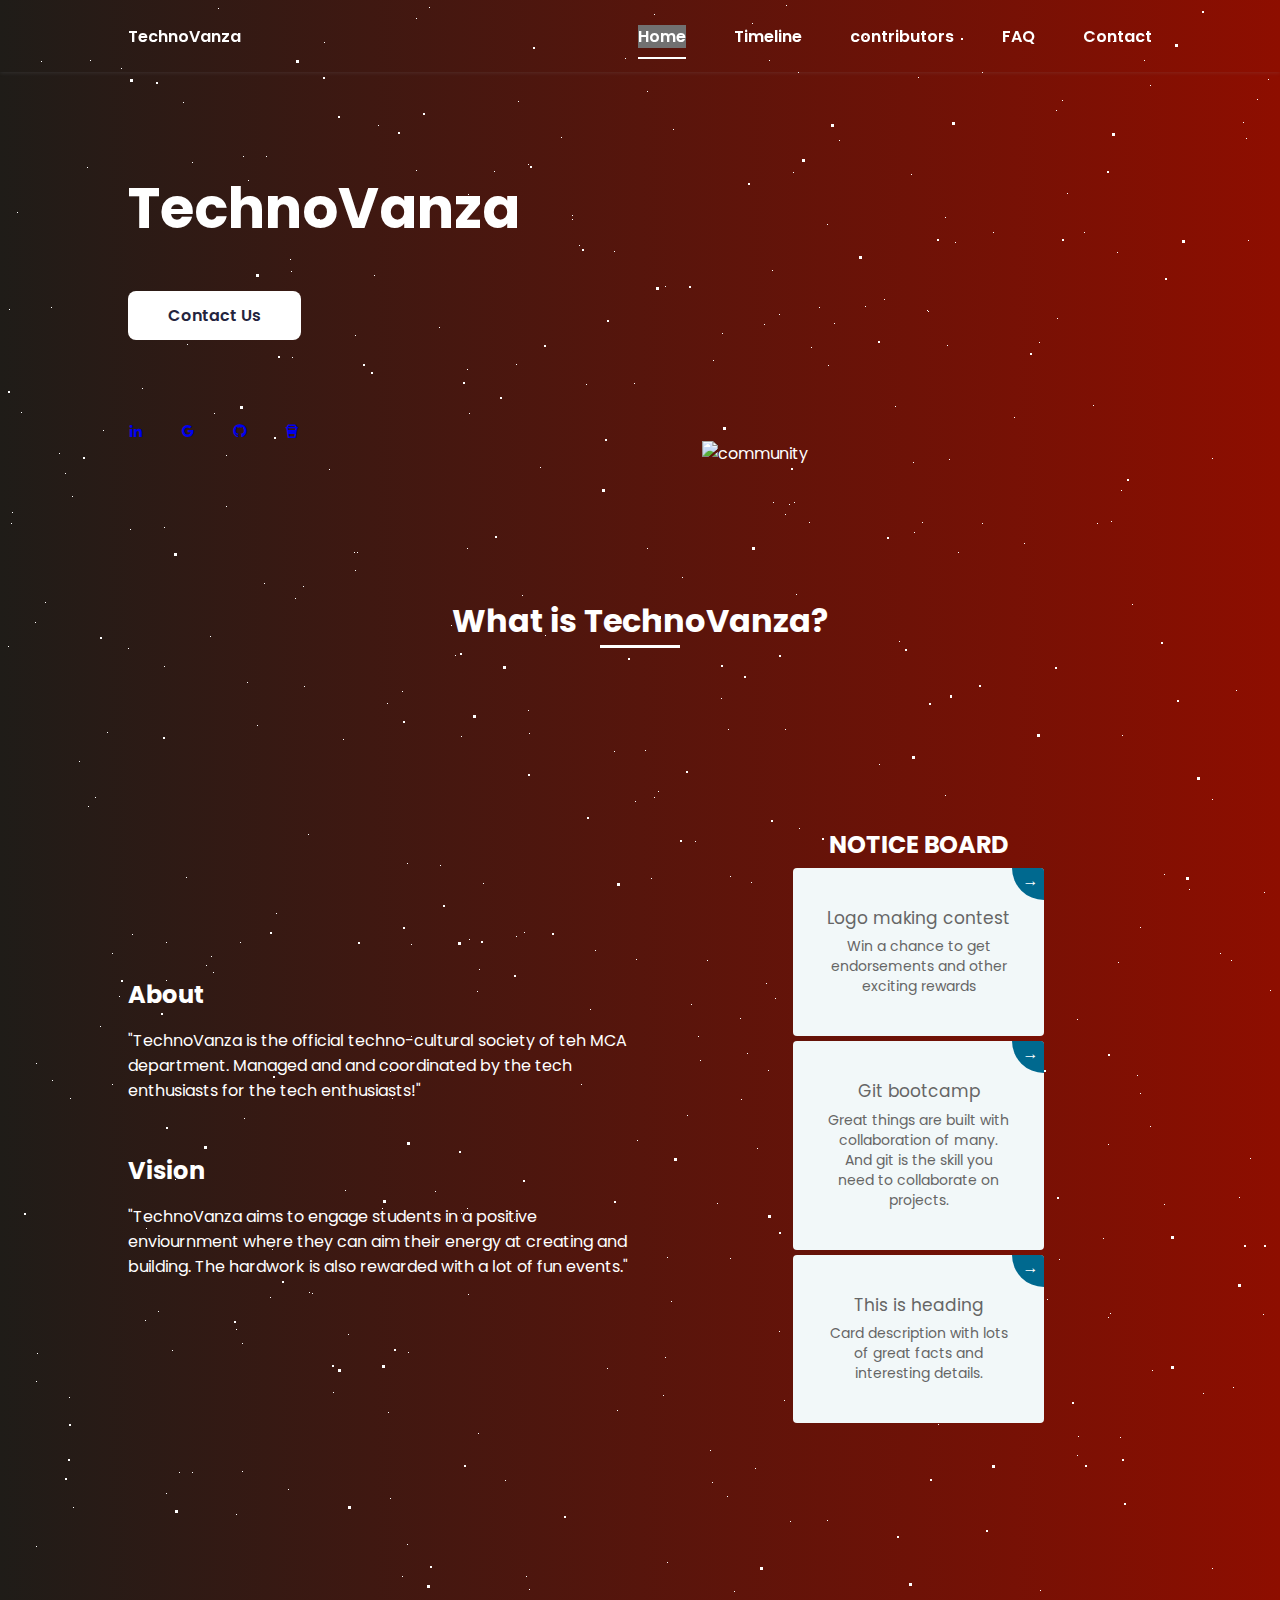
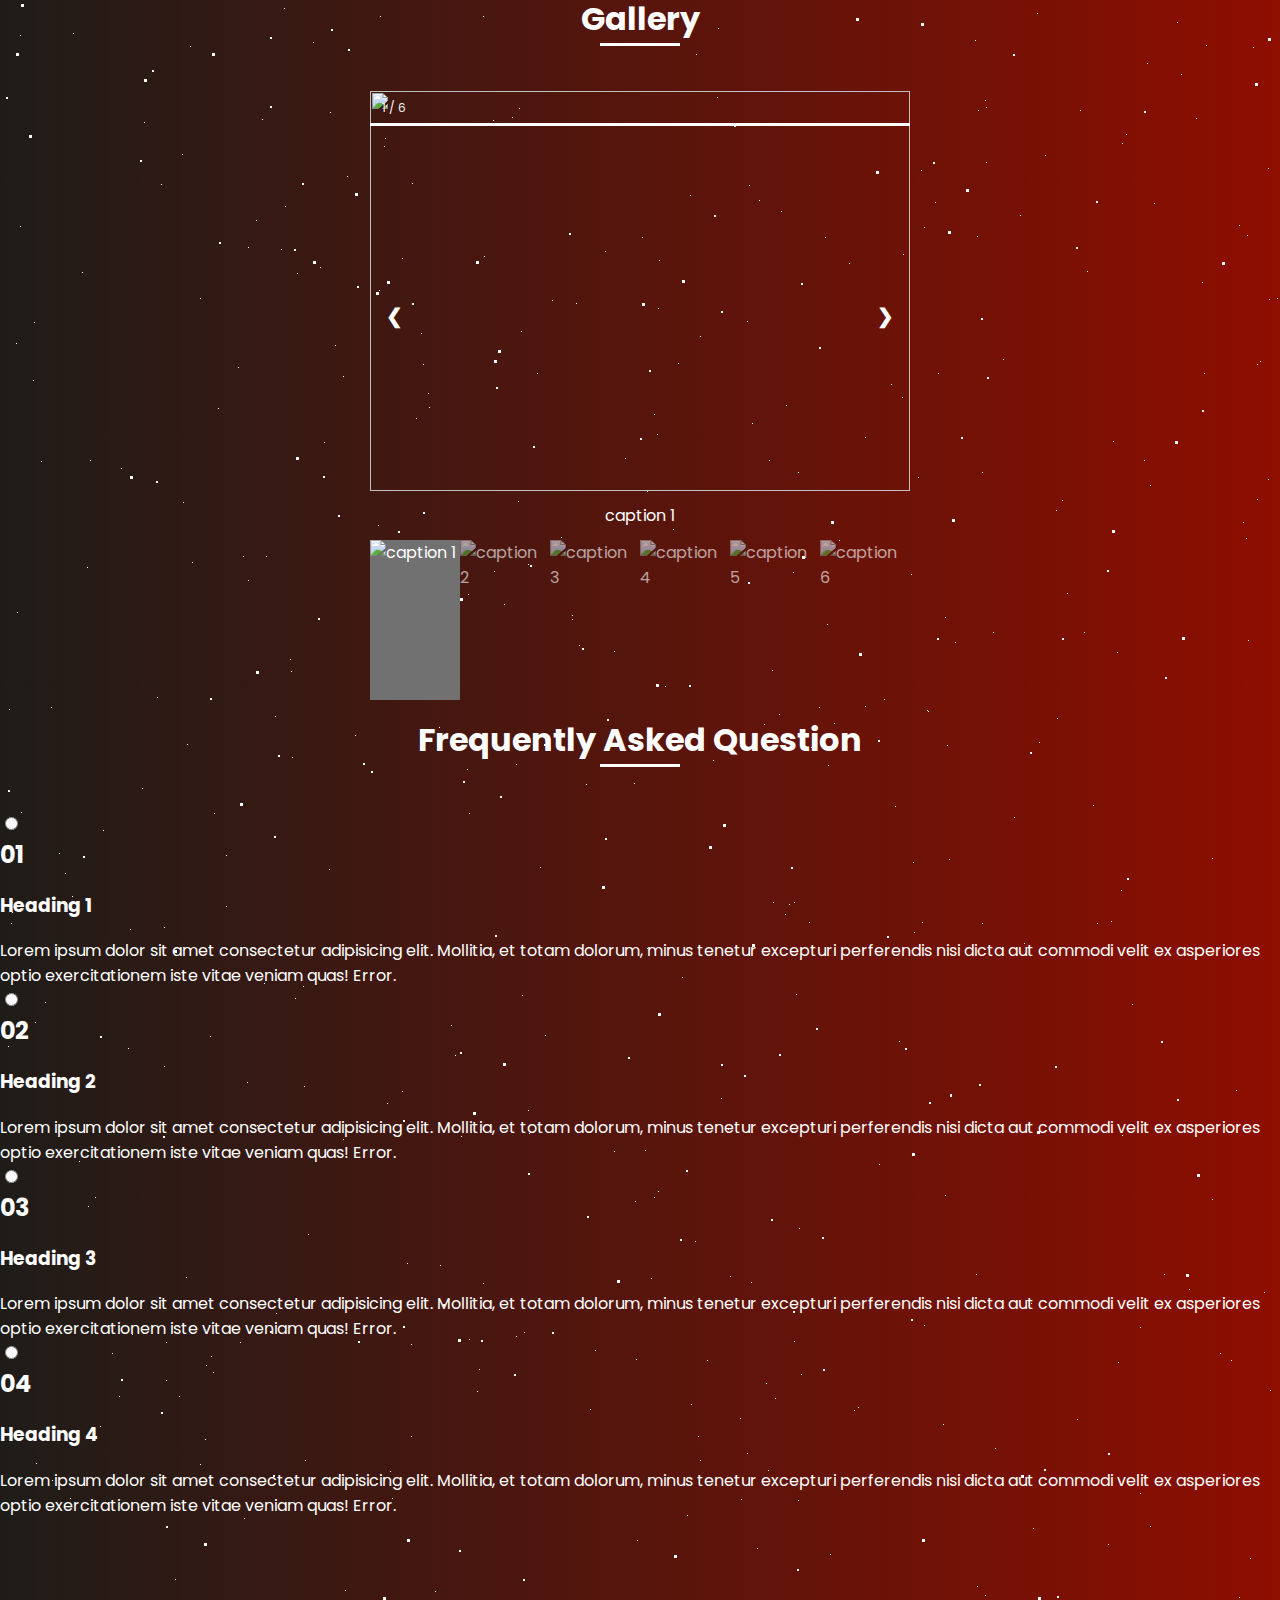
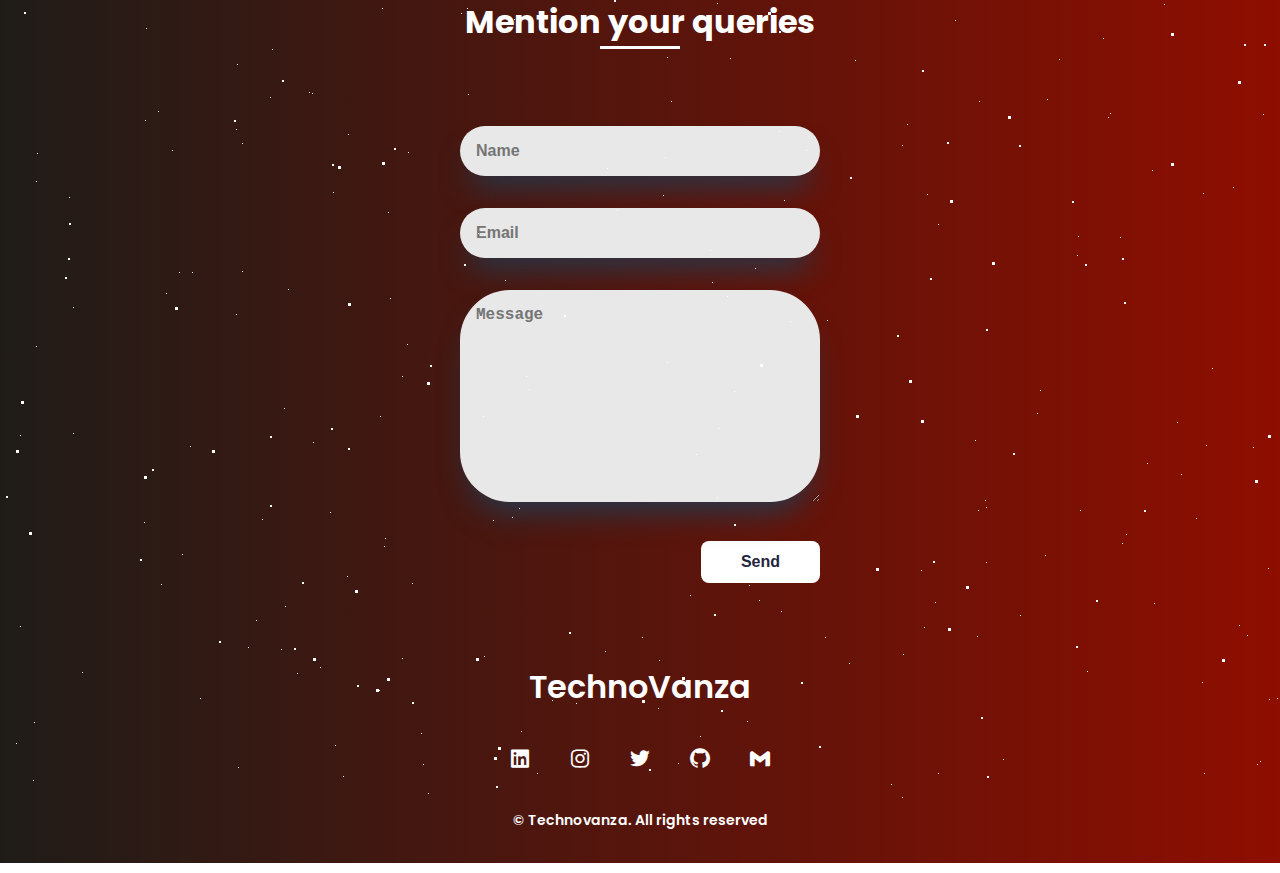
==== commit 2c4959c1: "almond changes" ====
--- a/index.html
+++ b/index.html
@@ -40,21 +40,20 @@
 
         <!--===== HEADER =====-->
         <header class="l-header">
-            <nav class="nav bd-grid">
+            <nav class="nav bd-grid ">
                 <div>
                     <a href="#" class="nav__logo">TechnoVanza</a>
                 </div>
 
-                <div class="nav__menu" id="nav-menu">
+               <div class="nav__menu" id="nav-menu">
                     <ul class="nav__list">
-                        <li class="nav__item"><a href="#home" class="nav__link active"><i class='bx bx-home-alt' ></i></a></li>
-                        <li class="nav__item"><a href="#about" class="nav__link"><i class='bx bxs-info-circle' ></i></a></li>
-                        <li class="nav__item"><a href="#contributors" class="nav__link">Contributors</a></li>
+                        <li class="nav__item"><a href="#home" class="nav__link active">Home</a></li>
+                        <li class="nav__item"><a href="timeline/timeline.html" class="nav__link">Timeline</a></li>
+                        <li class="nav__item"><a href="contributor/contributor.html" class="nav__link">contributors</a></li>
                         <li class="nav__item"><a href="#faq" class="nav__link">FAQ</a></li>
-                        <li class="nav__item"><a href="#contact" class="nav__link">QNA</a></li>
+                        <li class="nav__item"><a href="#contact" class="nav__link">Contact</a></li>
                     </ul>
                 </div>
-
                 <div class="nav__toggle" id="nav-toggle">
                     <i class='bx bx-menu'></i>
                 </div>
@@ -147,7 +146,7 @@
             <!--===== contributors =====-->
             <!--===== Gallery =====-->
 
-            <h2 style="text-align:center"> Gallery</h2>
+            <h2 class="section-title" style="text-align:center"> Gallery</h2>
 
 <div class="gallery ">
     <div class="wrapper">
@@ -258,7 +257,7 @@
             <!--===== FAQ =====-->
               <section class="faq" id="faq">
                 <div class="container">
-                  <h1>Frequently Asked Question</h1>
+                  <h1 class="section-title" >Frequently Asked Question</h1>
                   <div class="tab">
                       <input type="radio" name="acc" id="acc1">
                       <label for="acc1">
--- a/styles.css
+++ b/styles.css
@@ -429,12 +429,20 @@
   width: 100%;
   font-size: var(--normal-font-size);
   font-weight: var(--font-semi);
+  border-radius: 15px;
   padding: 1rem;
-  border-radius: .5rem;
-  border: 1.5px solid var(--second-color);
+  border: none;
   outline: none;
   margin-bottom: var(--mb-4);
-}
+  background-color: #e8e8e8;
+  border-radius: 50px;
+  box-shadow: rgb(38, 57, 77) 0px 20px 30px -10px;
+}
+
+.input:focus {
+outline-color: white;
+place-content: "Enter your message!";
+} 
 
 .contact__button {
   display: block;
--- a/css/gallery.css
+++ b/css/gallery.css
@@ -0,0 +1,130 @@
+.gallery {
+    display: flex;
+    justify-content: center;
+    align-items: center;
+    margin-top: 1rem;
+}
+.wrapper img {
+    vertical-align: middle;
+    height: 25rem;
+    width: 10rem;
+  }
+  
+  /* Position the image container (needed to position the left and right arrows) */
+   .wrapper {
+    position: relative;
+
+  }
+  
+  /* Hide the images by default */
+  .mySlides {
+    display: none;
+  }
+  
+  /* Add a pointer when hovering over the thumbnail images */
+  .cursor {
+    cursor: pointer;
+  }
+  
+  /* Next & previous buttons */
+  .prev,
+  .next {
+    cursor: pointer;
+    position: absolute;
+    top: 40%;
+    width: auto;
+    padding: 16px;
+    margin-top: -50px;
+    color: white;
+    font-weight: bold;
+    font-size: 20px;
+    border-radius: 0 3px 3px 0;
+    user-select: none;
+    -webkit-user-select: none;
+  }
+  
+  /* Position the "next button" to the right */
+  .next {
+    right: 0;
+    border-radius: 3px 0 0 3px;
+  }
+  
+  /* On hover, add a black background color with a little bit see-through */
+  .prev:hover,
+  .next:hover {
+    background-color: rgba(0, 0, 0, 0.8);
+  }
+  
+  /* Number text (1/3 etc) */
+  .numbertext {
+    color: #f2f2f2;
+    font-size: 12px;
+    padding: 8px 12px;
+    position: absolute;
+    top: 0;
+  }
+  
+  /* Container for image text */
+  .caption-container {
+    /* position: relative;
+    top: -106px; */
+    text-align: center;
+    background-color: transparent;
+    padding: 12px 16px;
+    color: white;
+  }
+
+  /* .row{
+    width: 45rem;
+  }
+   */
+  .row:after {
+    content: "";
+    display: table;
+    clear: both;
+  }
+  
+
+
+  /* Six columns side by side */
+  .column {
+    float: left;
+    width: 16.66%;
+  }
+
+  .column img{
+    width: 20px;
+    height: 10rem;
+  }
+  
+  /* Add a transparency effect for thumnbail images */
+  .demo {
+    opacity: 0.6;
+  }
+  
+  .active,
+  .demo:hover {
+    opacity: 1;
+  }
+
+
+  @media (max-width: 768px) {
+    .prev, .next{
+        margin-top: -434px;
+    }
+    .row{
+        display: flex;
+        flex-direction: column;
+        /* justify-content: center; */
+        align-items: center;
+        /* justify-self: center; */
+        /* justify-items: center; */
+    }
+    
+    .column{
+        /* margin: 5px; */
+        padding: .4rem 2rem;
+        width: 100%;
+        /* height: 10px; */
+    }
+  }
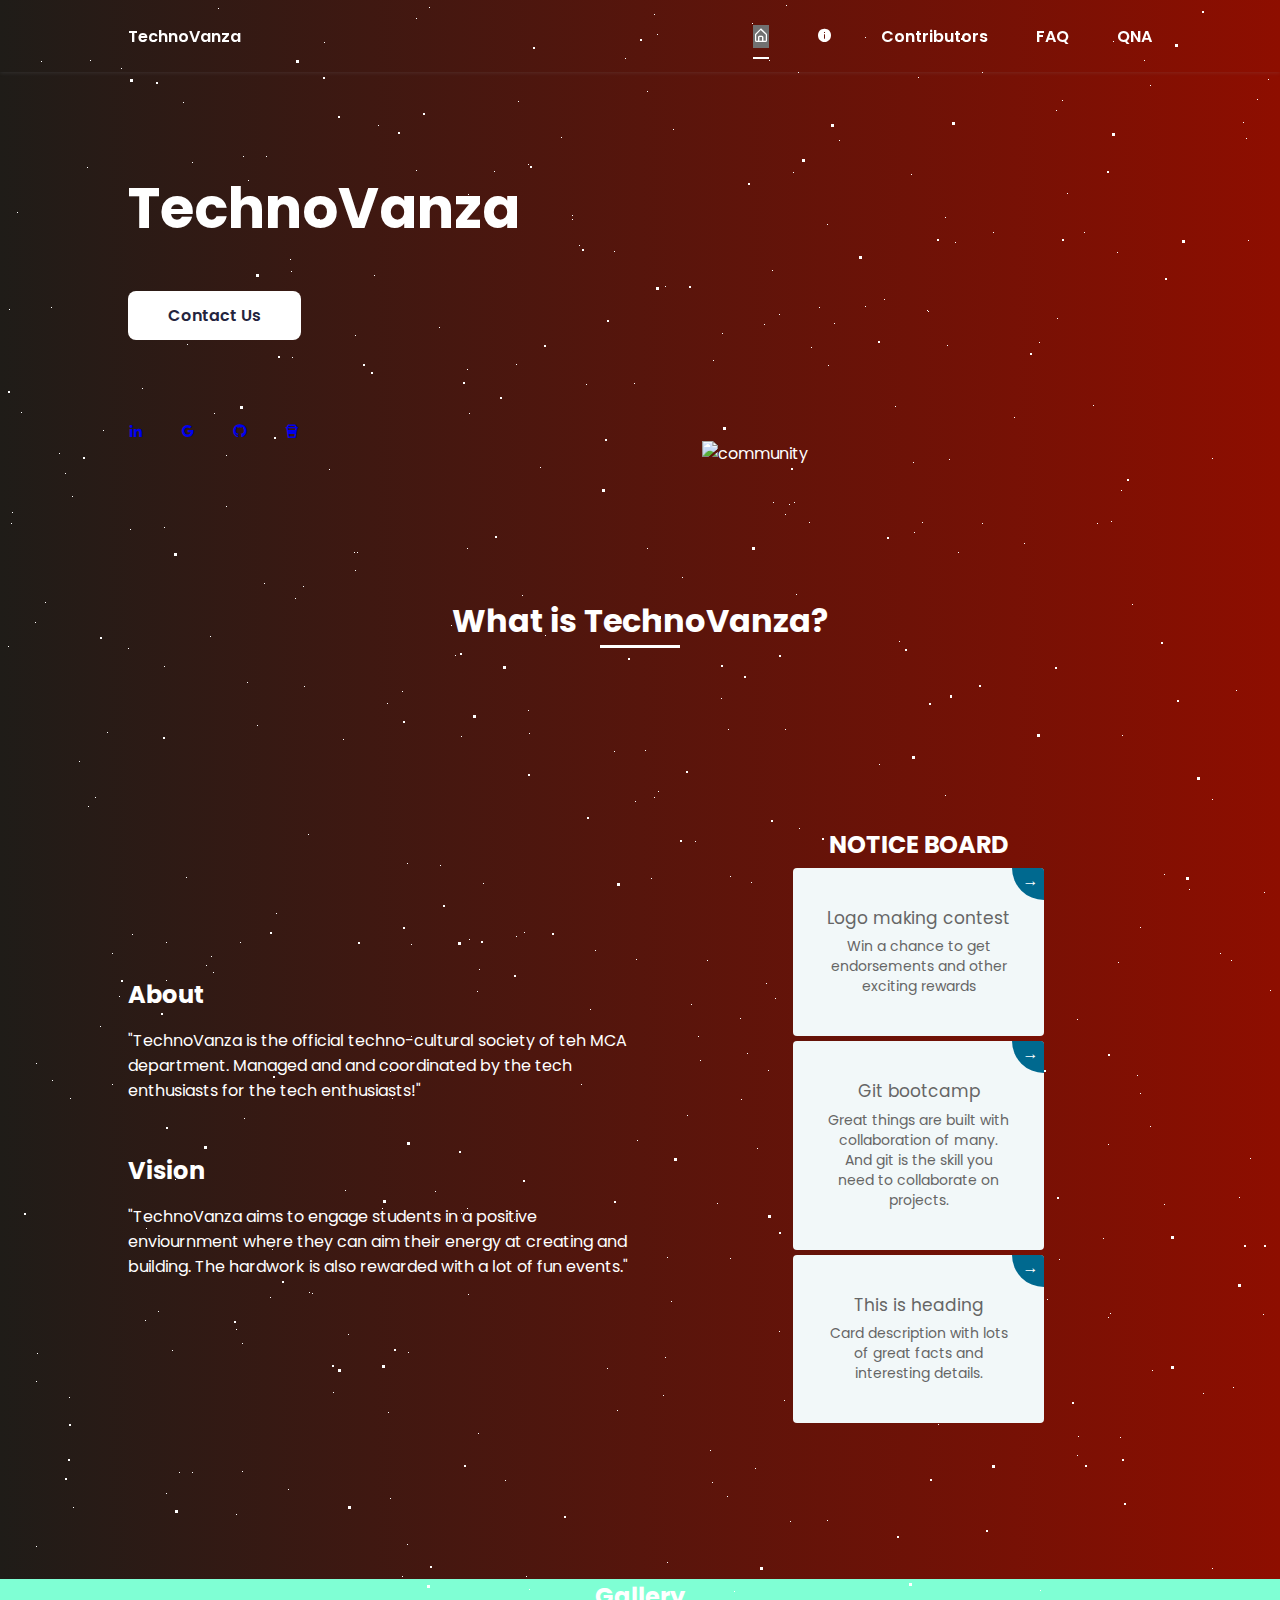
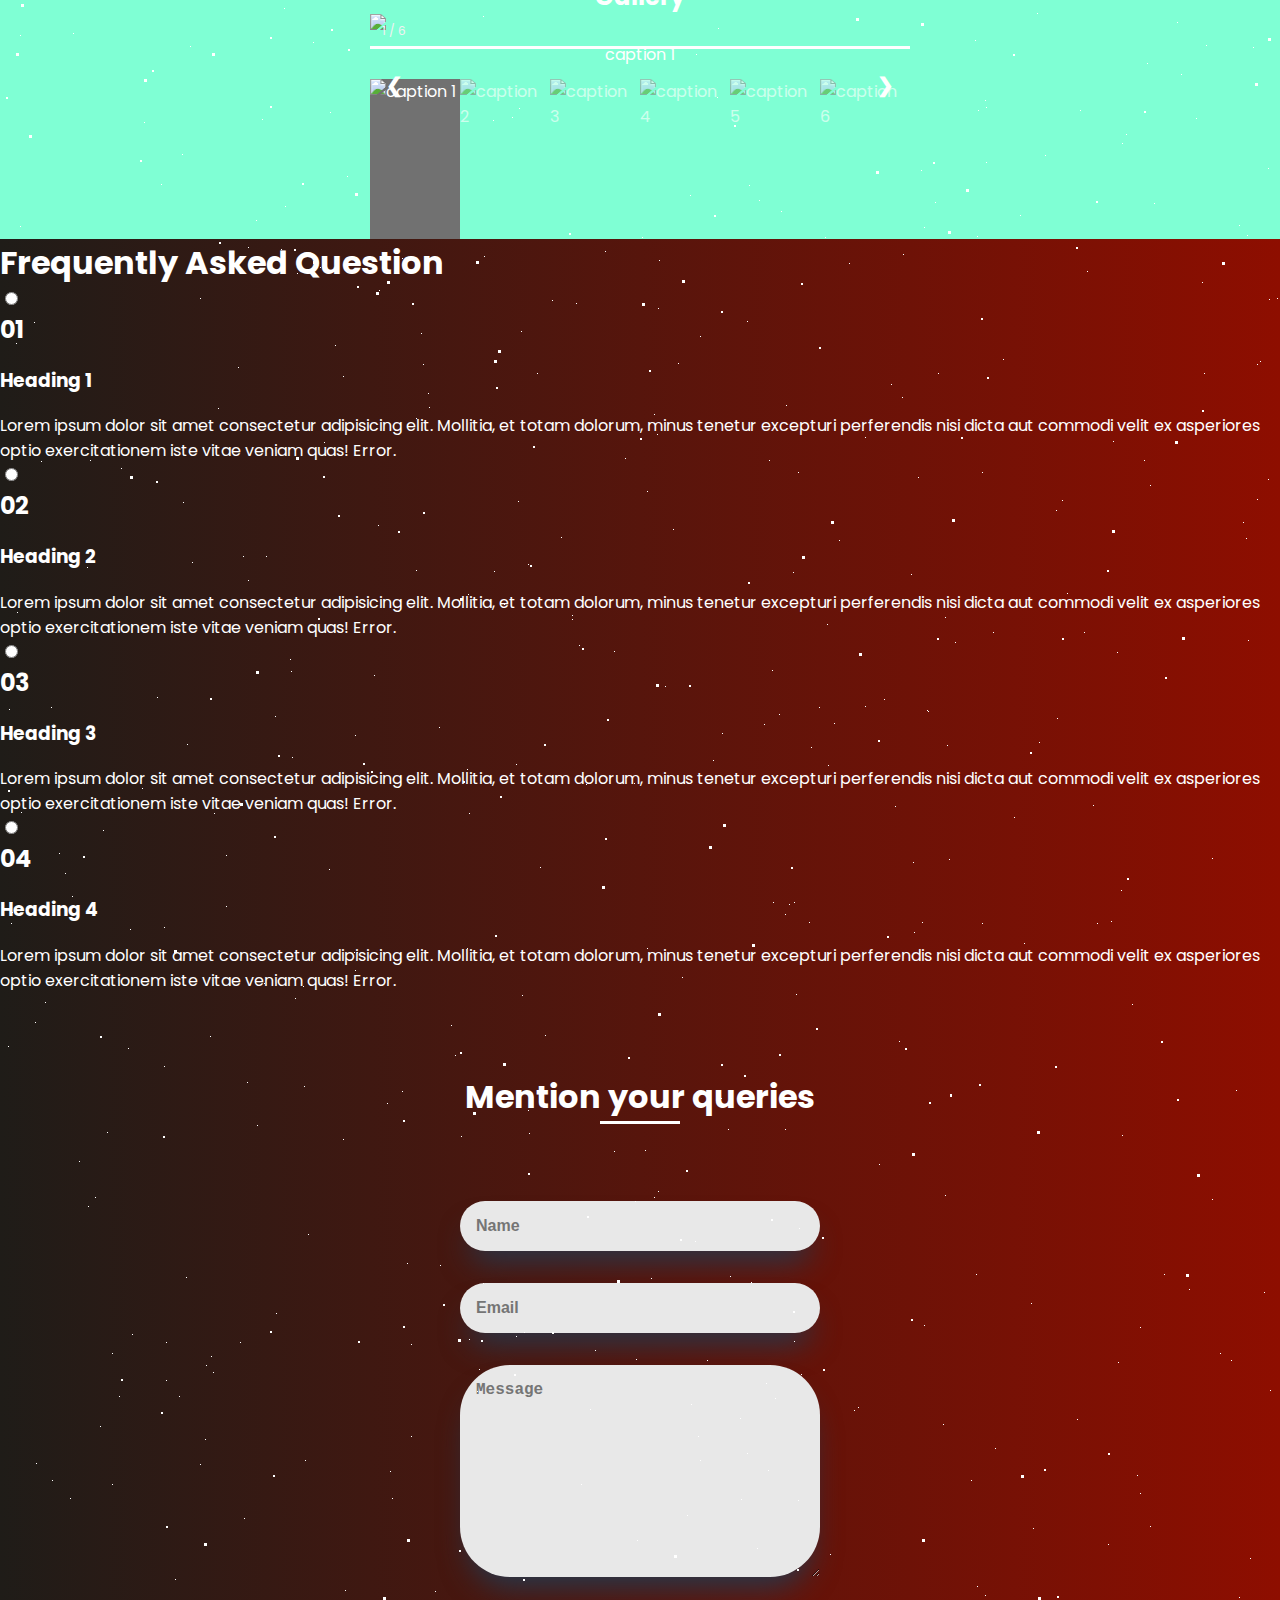
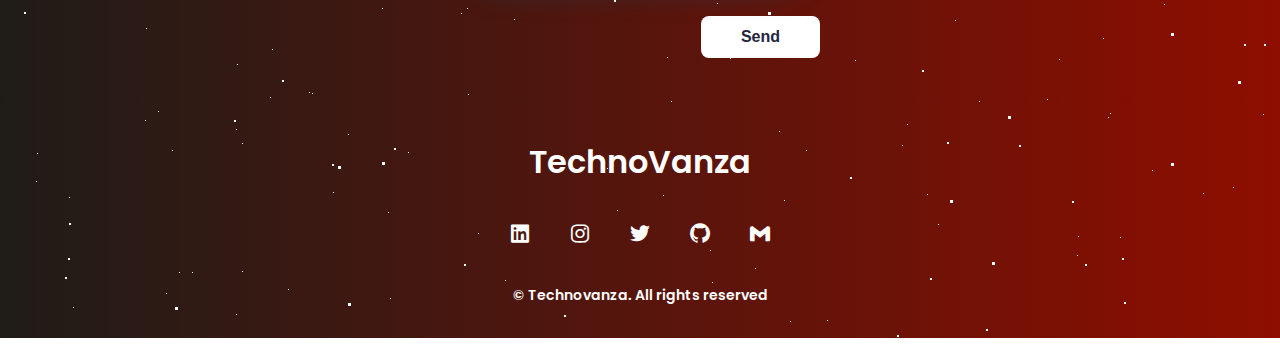
==== commit f571c69f: "gallery header modified" ====
--- a/index.html
+++ b/index.html
@@ -23,7 +23,8 @@
         <script type="text/javascript" src="https://cdn.jsdelivr.net/npm/@emailjs/browser@3/dist/email.min.js"></script>
        <script type="text/javascript">
        (function(){ emailjs.init("deG9ezTSmdJtt90G6");})();</script>
-    
+
+       
 
     </head>
 
@@ -40,20 +41,21 @@
 
         <!--===== HEADER =====-->
         <header class="l-header">
-            <nav class="nav bd-grid ">
+            <nav class="nav bd-grid">
                 <div>
                     <a href="#" class="nav__logo">TechnoVanza</a>
                 </div>
 
-               <div class="nav__menu" id="nav-menu">
+                <div class="nav__menu" id="nav-menu">
                     <ul class="nav__list">
-                        <li class="nav__item"><a href="#home" class="nav__link active">Home</a></li>
-                        <li class="nav__item"><a href="timeline/timeline.html" class="nav__link">Timeline</a></li>
-                        <li class="nav__item"><a href="contributor/contributor.html" class="nav__link">contributors</a></li>
+                        <li class="nav__item"><a href="#home" class="nav__link active"><i class='bx bx-home-alt' ></i></a></li>
+                        <li class="nav__item"><a href="#about" class="nav__link"><i class='bx bxs-info-circle' ></i></a></li>
+                        <li class="nav__item"><a href="#contributors" class="nav__link">Contributors</a></li>
                         <li class="nav__item"><a href="#faq" class="nav__link">FAQ</a></li>
-                        <li class="nav__item"><a href="#contact" class="nav__link">Contact</a></li>
+                        <li class="nav__item"><a href="#contact" class="nav__link">QNA</a></li>
                     </ul>
                 </div>
+
                 <div class="nav__toggle" id="nav-toggle">
                     <i class='bx bx-menu'></i>
                 </div>
@@ -146,7 +148,7 @@
             <!--===== contributors =====-->
             <!--===== Gallery =====-->
 
-            <h2 class="section-title" style="text-align:center"> Gallery</h2>
+            <h2 class="gallery-header" style="text-align:center"> Gallery</h2>
 
 <div class="gallery ">
     <div class="wrapper">
@@ -257,7 +259,7 @@
             <!--===== FAQ =====-->
               <section class="faq" id="faq">
                 <div class="container">
-                  <h1 class="section-title" >Frequently Asked Question</h1>
+                  <h1>Frequently Asked Question</h1>
                   <div class="tab">
                       <input type="radio" name="acc" id="acc1">
                       <label for="acc1">
--- a/css/gallery.css
+++ b/css/gallery.css
@@ -2,12 +2,15 @@
     display: flex;
     justify-content: center;
     align-items: center;
-    margin-top: 1rem;
+    background-color: aquamarine;
+}
+
+.gallery-header{
+  background-color: #7fffd4;
 }
 .wrapper img {
     vertical-align: middle;
-    height: 25rem;
-    width: 10rem;
+    height: auto;
   }
   
   /* Position the image container (needed to position the left and right arrows) */
@@ -108,23 +111,18 @@
   }
 
 
-  @media (max-width: 768px) {
+  /* @media (max-width: 768px) {
     .prev, .next{
         margin-top: -434px;
     }
     .row{
         display: flex;
         flex-direction: column;
-        /* justify-content: center; */
         align-items: center;
-        /* justify-self: center; */
-        /* justify-items: center; */
     }
     
     .column{
-        /* margin: 5px; */
         padding: .4rem 2rem;
         width: 100%;
-        /* height: 10px; */
     }
-  }
+  } */
